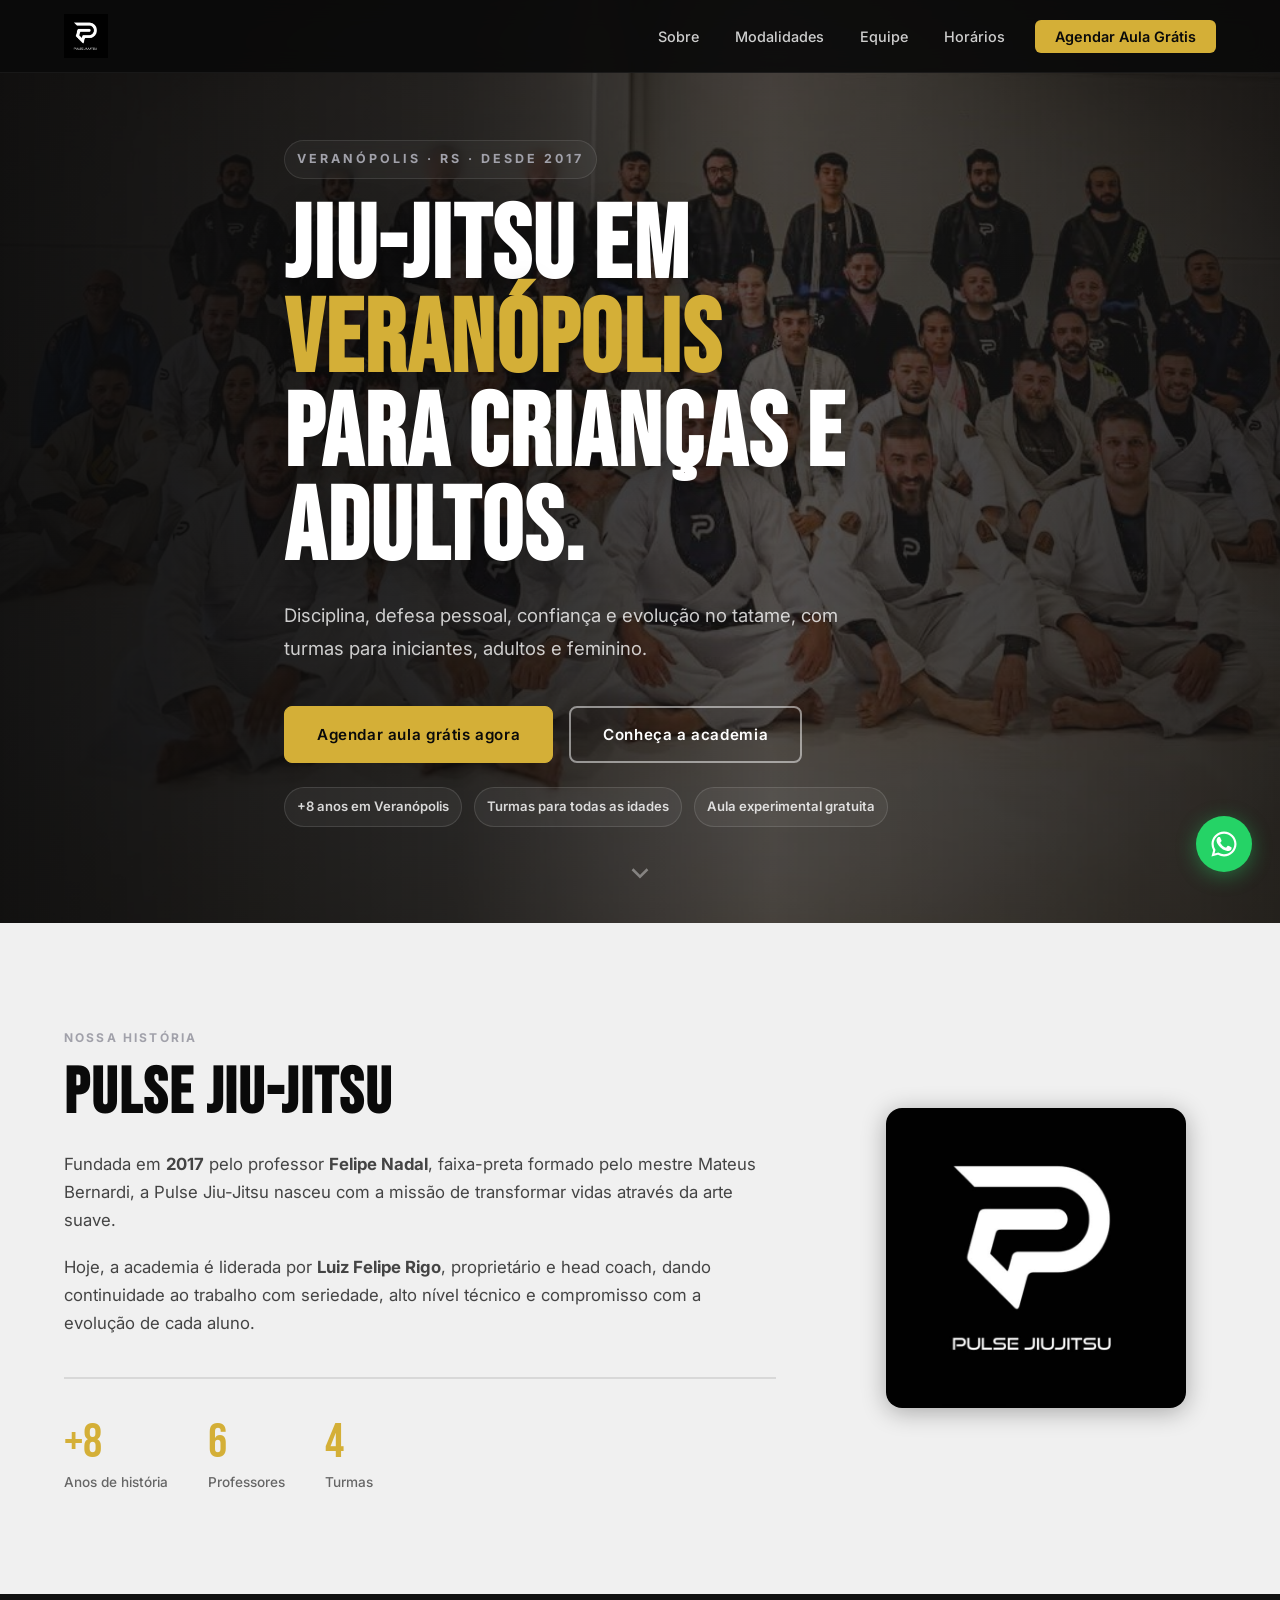
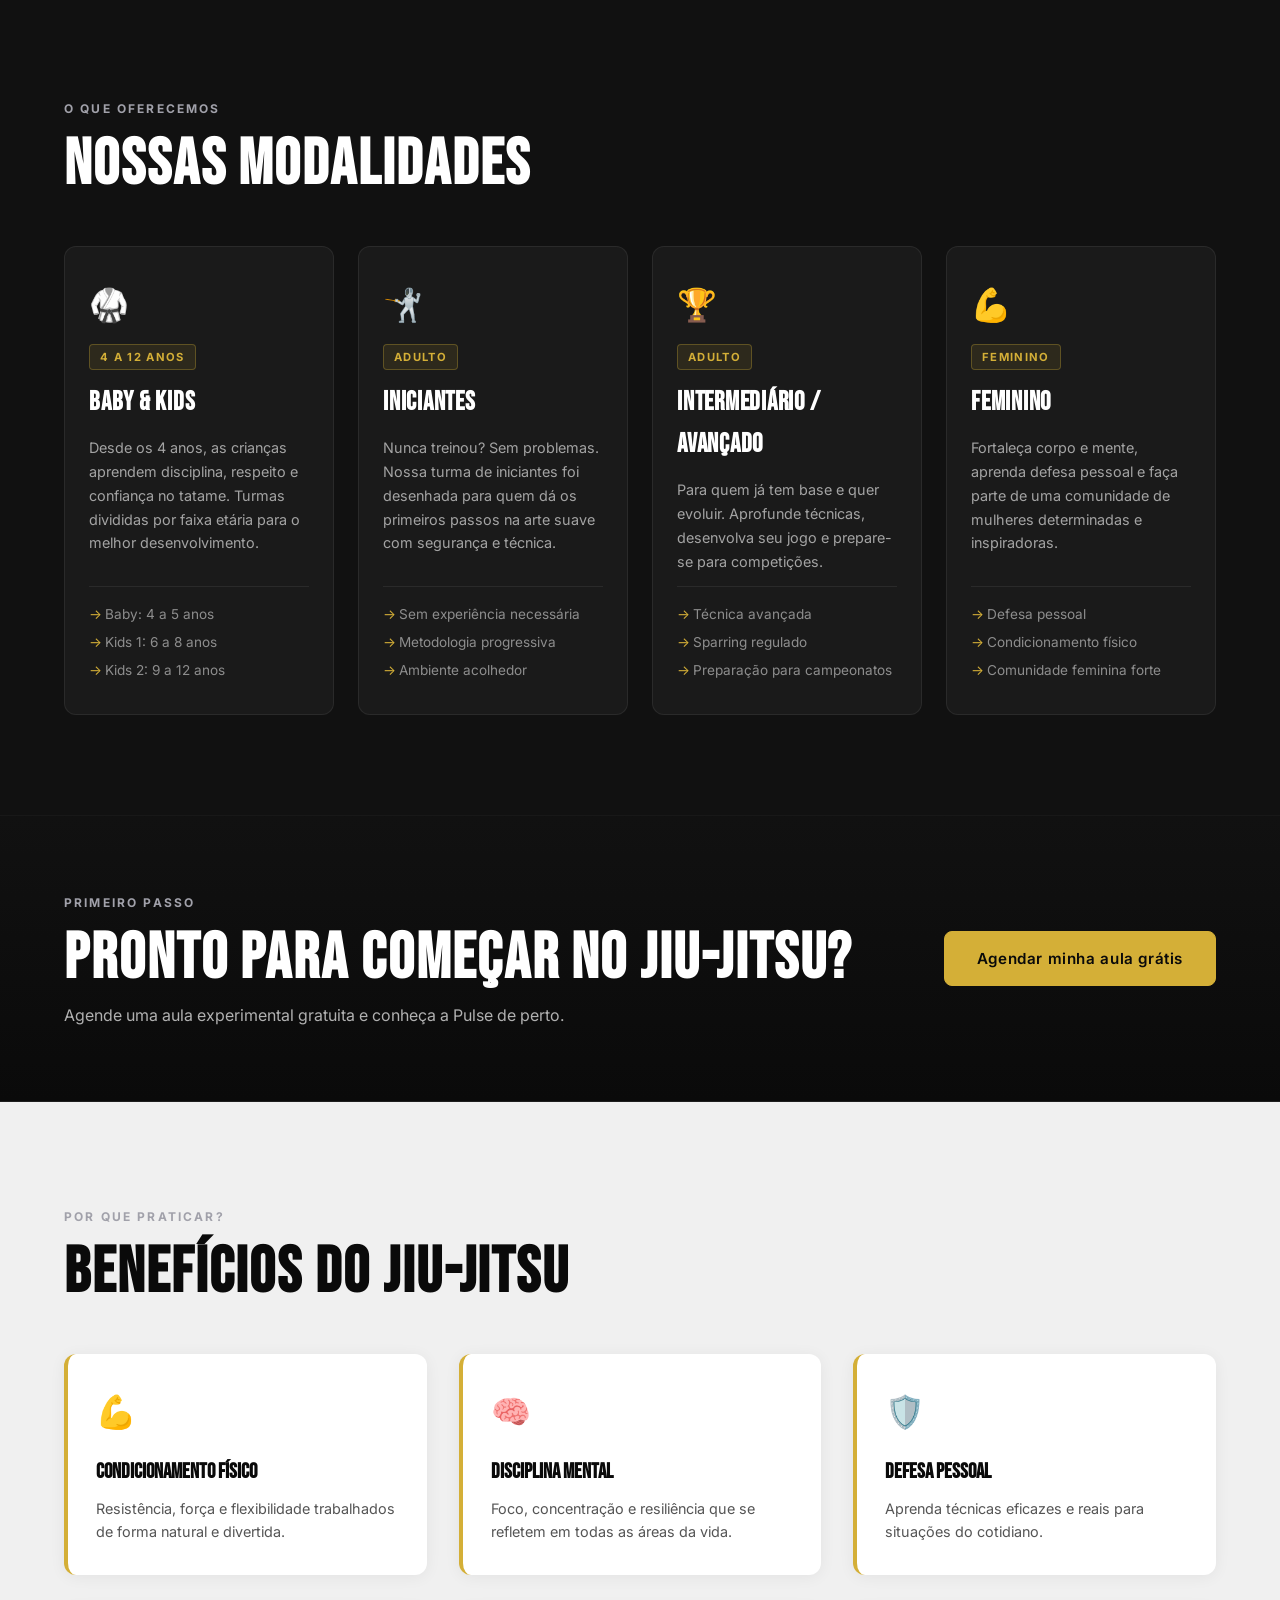
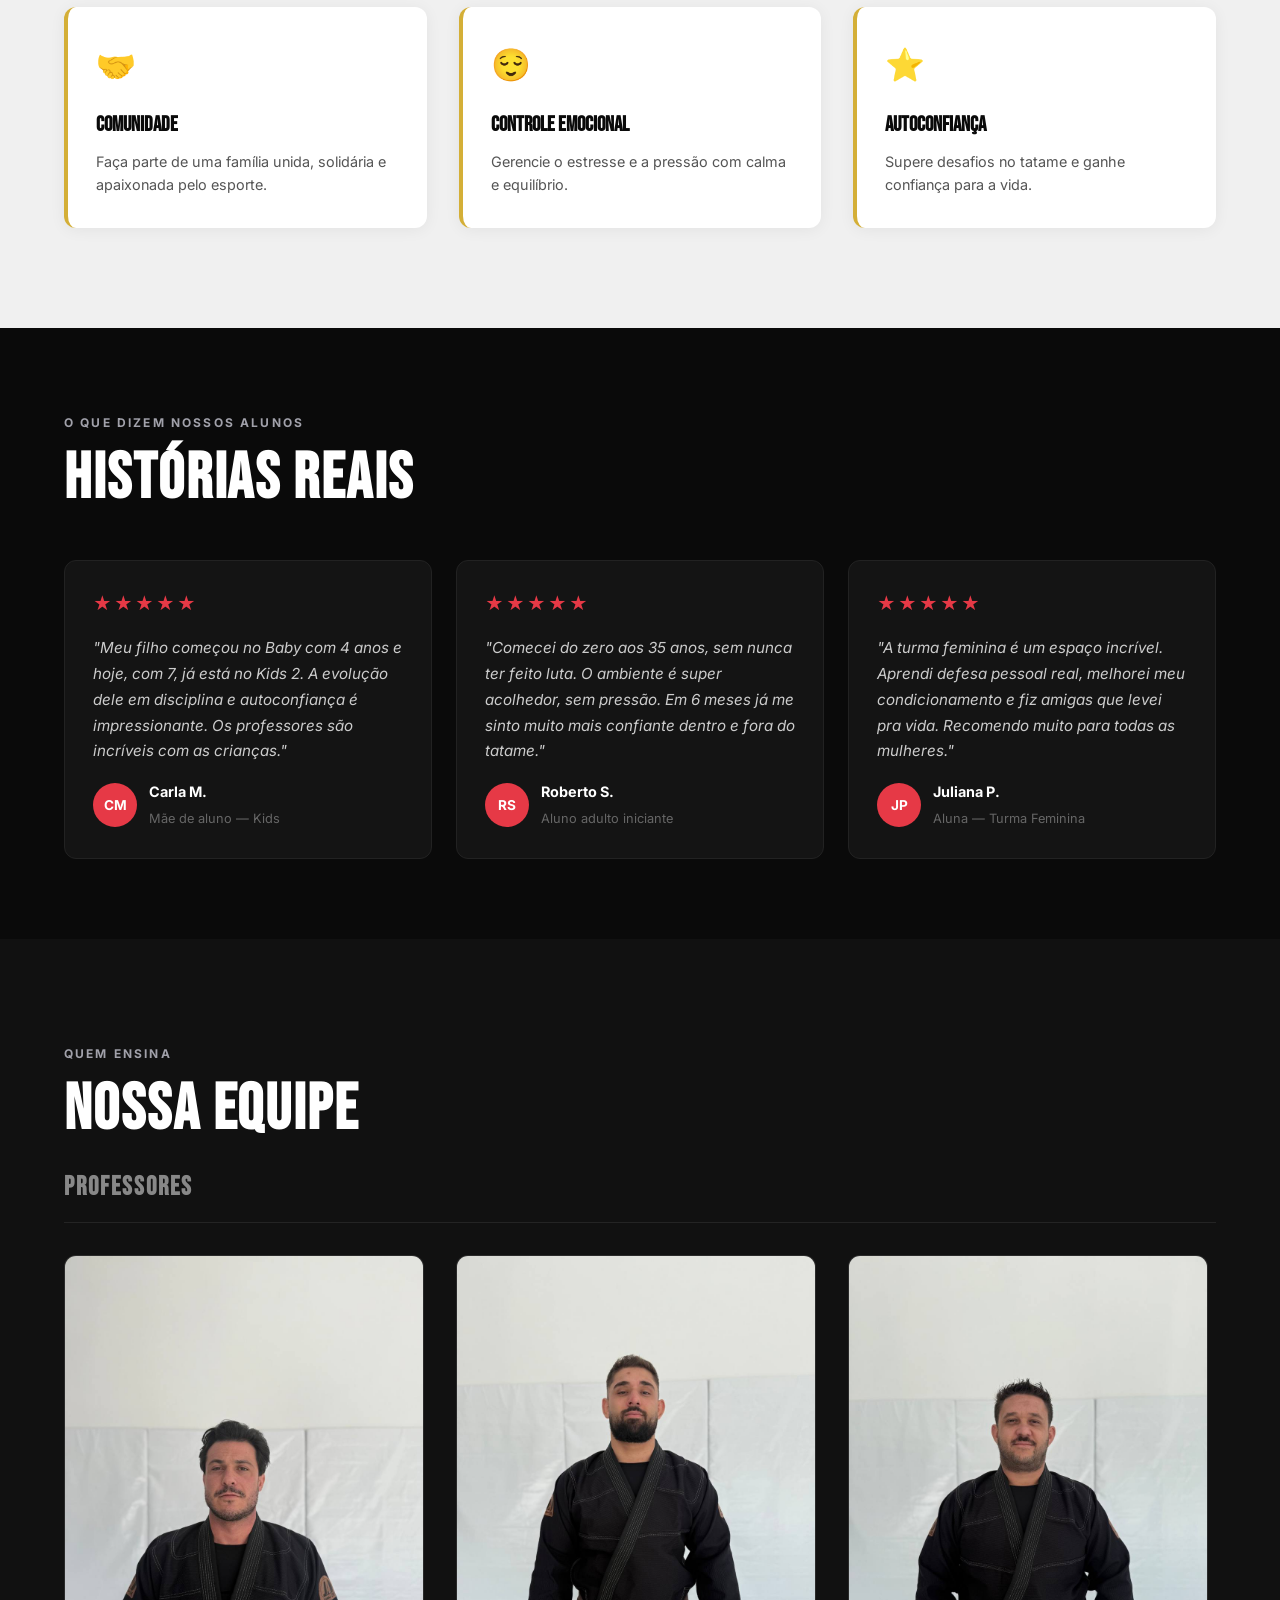
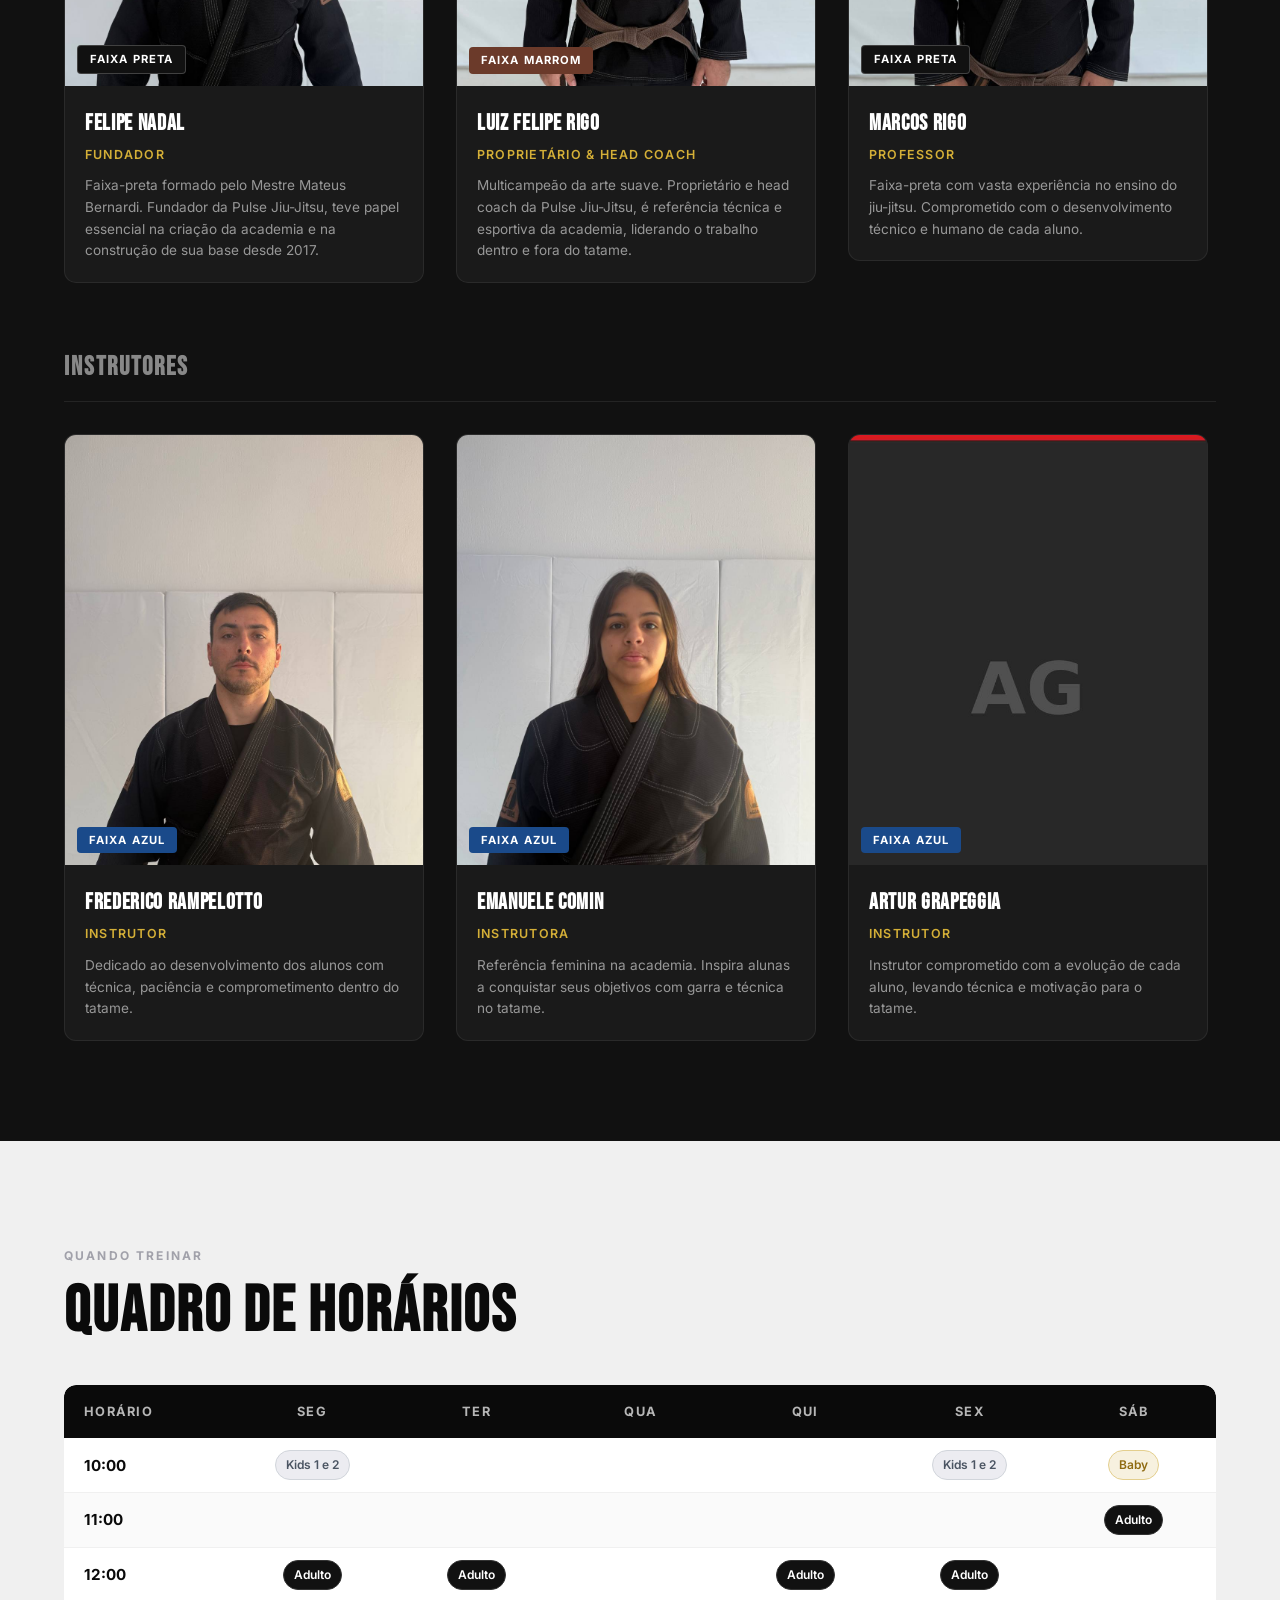
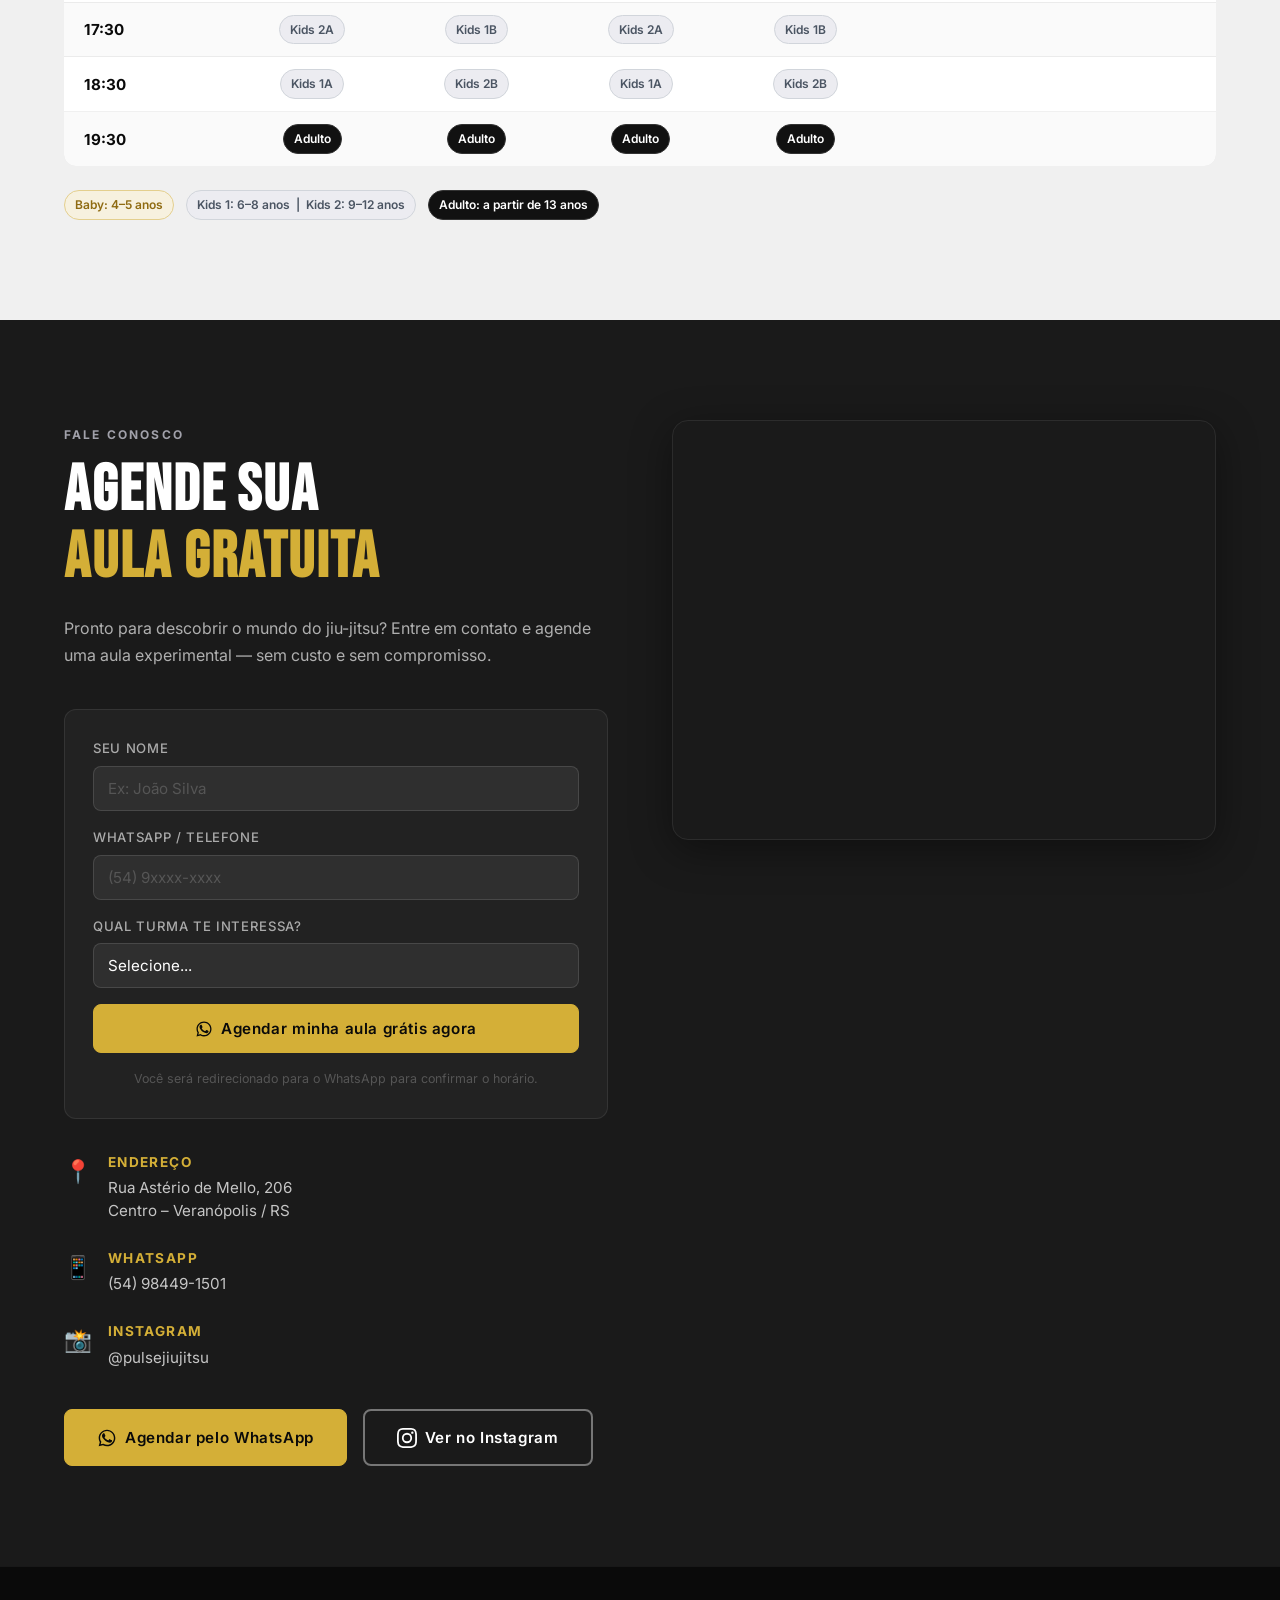
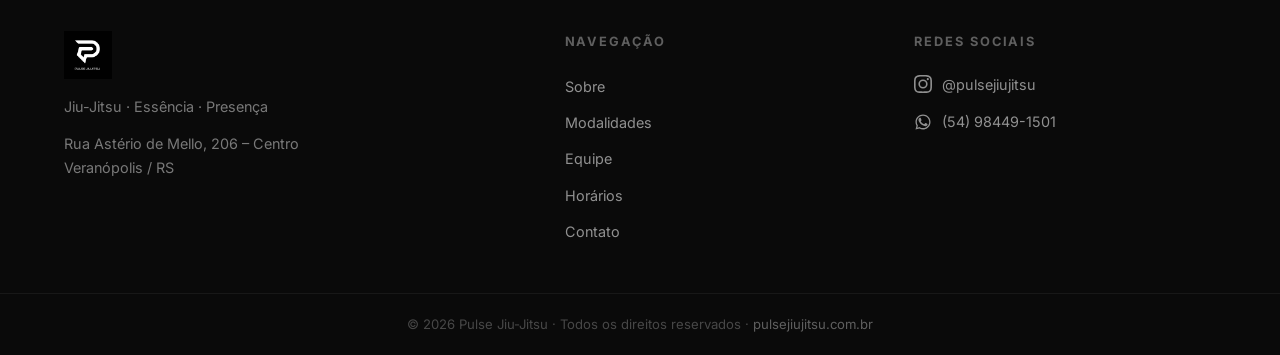
==== index.html @ 6854624a "Update index.html" ====
<!DOCTYPE html>
<html lang="pt-BR">
<head>
<meta charset="UTF-8" />
<meta name="viewport" content="width=device-width, initial-scale=1.0" />
<meta name="description" content="Jiu-Jitsu em Veranópolis para crianças e adultos. Agende sua aula experimental gratuita na Pulse Jiu-Jitsu." />
<meta name="keywords" content="jiu-jitsu, academia, veranópolis, RS, BJJ, Pulse, artes marciais" />
<meta property="og:title" content="Pulse Jiu-Jitsu – Veranópolis/RS" />
<meta property="og:description" content="Jiu-Jitsu em Veranópolis para crianças e adultos. Aula experimental gratuita na Pulse Jiu-Jitsu." />
<meta property="og:image" content="logo.png" />
<title>Pulse Jiu-Jitsu | Academia de Jiu-Jitsu em Veranópolis</title>
<link rel="icon" type="image/png" href="logo.png" />
<link rel="preconnect" href="https://fonts.googleapis.com" />
<link rel="preconnect" href="https://fonts.gstatic.com" crossorigin />
<link href="https://fonts.googleapis.com/css2?family=Bebas+Neue&family=Inter:wght@300;400;500;600;700&display=swap" rel="stylesheet" />
<link rel="stylesheet" href="style.css" />

<!-- ================================================
     META PIXEL — substitua SEU_PIXEL_ID pelo seu ID
     Encontre em: Gerenciador de Anúncios → Fontes de Dados → Pixels
     ================================================ -->
<!--
<script>
!function(f,b,e,v,n,t,s)
{if(f.fbq)return;n=f.fbq=function(){n.callMethod?
n.callMethod.apply(n,arguments):n.queue.push(arguments)};
if(!f._fbq)f._fbq=n;n.push=n;n.loaded=!0;n.version='2.0';
n.queue=[];t=b.createElement(e);t.async=!0;
t.src=v;s=b.getElementsByTagName(e)[0];
s.parentNode.insertBefore(t,s)}(window, document,'script',
'https://connect.facebook.net/en_US/fbevents.js');
fbq('init', 'SEU_PIXEL_ID');
fbq('track', 'PageView');
</script>
<noscript><img height="1" width="1" style="display:none"
src="https://www.facebook.com/tr?id=SEU_PIXEL_ID&ev=PageView&noscript=1"
/></noscript>
-->
<!-- FIM META PIXEL -->

</head>
<body>

<!-- ===== HEADER ===== -->
<header class="header" id="header">
  <div class="container header__inner">
    <a href="#hero" class="header__logo">
      <img src="logo.png" alt="Pulse Jiu-Jitsu" />
    </a>
    <nav class="nav" id="nav">
      <ul class="nav__list">
        <li><a href="#sobre" class="nav__link">Sobre</a></li>
        <li><a href="#modalidades" class="nav__link">Modalidades</a></li>
        <li><a href="#professores" class="nav__link">Equipe</a></li>
        <li><a href="#horarios" class="nav__link">Horários</a></li>
        <li><a href="#contato" class="nav__link nav__link--cta">Agendar Aula Grátis</a></li>
      </ul>
    </nav>
    <button class="hamburger" id="hamburger" aria-label="Menu">
      <span></span><span></span><span></span>
    </button>
  </div>
</header>

<!-- ===== HERO ===== -->
<section class="hero" id="hero">
  <div class="hero__bg"></div>
  <div class="container hero__content">
    <span class="hero__eyebrow">Veranópolis · RS · desde 2017</span>
    <h1 class="hero__title">
      Jiu-Jitsu em <span class="text-red">Veranópolis</span><br>para crianças e adultos.
    </h1>
    <p class="hero__subtitle">
      Disciplina, defesa pessoal, confiança e evolução no tatame, com turmas para iniciantes, adultos e feminino.
    </p>
    <div class="hero__actions">
      <a href="#contato" class="btn btn--red">Agendar aula grátis agora</a>
      <a href="#sobre" class="btn btn--outline">Conheça a academia</a>
    </div>
    <div class="hero__proofs">
      <span class="hero__proof">+8 anos em Veranópolis</span>
      <span class="hero__proof">Turmas para todas as idades</span>
      <span class="hero__proof">Aula experimental gratuita</span>
    </div>
  </div>
  <a href="#sobre" class="hero__scroll" aria-label="Rolar para baixo">
    <svg viewBox="0 0 24 24" fill="none" stroke="currentColor" stroke-width="2">
      <polyline points="6 9 12 15 18 9"></polyline>
    </svg>
  </a>
</section>

<!-- ===== SOBRE ===== -->
<section class="sobre" id="sobre">
  <div class="container sobre__inner">
    <div class="sobre__text">
      <span class="section-label">Nossa história</span>
      <h2 class="section-title">Pulse Jiu-Jitsu</h2>
      <p>
        Fundada em <strong>2017</strong> pelo professor <strong>Felipe Nadal</strong>, faixa-preta formado pelo mestre Mateus Bernardi, a Pulse Jiu-Jitsu nasceu com a missão de transformar vidas através da arte suave.
      </p>
      <p>
        Hoje, a academia é liderada por <strong>Luiz Felipe Rigo</strong>, proprietário e head coach, dando continuidade ao trabalho com seriedade, alto nível técnico e compromisso com a evolução de cada aluno.
      </p>
      <div class="sobre__stats">
        <div class="stat">
          <span class="stat__number">+8</span>
          <span class="stat__label">Anos de história</span>
        </div>
        <div class="stat">
          <span class="stat__number">6</span>
          <span class="stat__label">Professores</span>
        </div>
        <div class="stat">
          <span class="stat__number">4</span>
          <span class="stat__label">Turmas</span>
        </div>
      </div>
    </div>
    <div class="sobre__logo">
      <img src="logo.png" alt="Pulse Jiu-Jitsu" class="sobre__logo-img" />
    </div>
  </div>
</section>

<!-- ===== MODALIDADES ===== -->
<section class="modalidades" id="modalidades">
  <div class="container">
    <span class="section-label section-label--light">O que oferecemos</span>
    <h2 class="section-title section-title--light">Nossas Modalidades</h2>
    <div class="cards">
      <div class="card">
        <div class="card__icon">🥋</div>
        <div class="card__badge">4 a 12 anos</div>
        <h3 class="card__title">Baby &amp; Kids</h3>
        <p class="card__text">
          Desde os 4 anos, as crianças aprendem disciplina, respeito e confiança no tatame. Turmas divididas por faixa etária para o melhor desenvolvimento.
        </p>
        <ul class="card__list">
          <li>Baby: 4 a 5 anos</li>
          <li>Kids 1: 6 a 8 anos</li>
          <li>Kids 2: 9 a 12 anos</li>
        </ul>
      </div>
      <div class="card">
        <div class="card__icon">🤺</div>
        <div class="card__badge">Adulto</div>
        <h3 class="card__title">Iniciantes</h3>
        <p class="card__text">
          Nunca treinou? Sem problemas. Nossa turma de iniciantes foi desenhada para quem dá os primeiros passos na arte suave com segurança e técnica.
        </p>
        <ul class="card__list">
          <li>Sem experiência necessária</li>
          <li>Metodologia progressiva</li>
          <li>Ambiente acolhedor</li>
        </ul>
      </div>
      <div class="card">
        <div class="card__icon">🏆</div>
        <div class="card__badge">Adulto</div>
        <h3 class="card__title">Intermediário / Avançado</h3>
        <p class="card__text">
          Para quem já tem base e quer evoluir. Aprofunde técnicas, desenvolva seu jogo e prepare-se para competições.
        </p>
        <ul class="card__list">
          <li>Técnica avançada</li>
          <li>Sparring regulado</li>
          <li>Preparação para campeonatos</li>
        </ul>
      </div>
      <div class="card">
        <div class="card__icon">💪</div>
        <div class="card__badge">Feminino</div>
        <h3 class="card__title">Feminino</h3>
        <p class="card__text">
          Fortaleça corpo e mente, aprenda defesa pessoal e faça parte de uma comunidade de mulheres determinadas e inspiradoras.
        </p>
        <ul class="card__list">
          <li>Defesa pessoal</li>
          <li>Condicionamento físico</li>
          <li>Comunidade feminina forte</li>
        </ul>
      </div>
    </div>
  </div>
</section>

<section class="mini-cta" aria-label="Chamada para aula gratuita">
  <div class="container mini-cta__inner">
    <div>
      <span class="section-label">Primeiro passo</span>
      <h2 class="section-title">Pronto para começar no Jiu-Jitsu?</h2>
      <p class="mini-cta__text">Agende uma aula experimental gratuita e conheça a Pulse de perto.</p>
    </div>
    <a href="#contato" class="btn btn--red">Agendar minha aula grátis</a>
  </div>
</section>

<!-- ===== BENEFÍCIOS ===== -->
<section class="beneficios" id="beneficios">
  <div class="container">
    <span class="section-label">Por que praticar?</span>
    <h2 class="section-title">Benefícios do Jiu-Jitsu</h2>
    <div class="beneficios__grid">
      <div class="beneficio">
        <span class="beneficio__icon">💪</span>
        <h4>Condicionamento Físico</h4>
        <p>Resistência, força e flexibilidade trabalhados de forma natural e divertida.</p>
      </div>
      <div class="beneficio">
        <span class="beneficio__icon">🧠</span>
        <h4>Disciplina Mental</h4>
        <p>Foco, concentração e resiliência que se refletem em todas as áreas da vida.</p>
      </div>
      <div class="beneficio">
        <span class="beneficio__icon">🛡️</span>
        <h4>Defesa Pessoal</h4>
        <p>Aprenda técnicas eficazes e reais para situações do cotidiano.</p>
      </div>
      <div class="beneficio">
        <span class="beneficio__icon">🤝</span>
        <h4>Comunidade</h4>
        <p>Faça parte de uma família unida, solidária e apaixonada pelo esporte.</p>
      </div>
      <div class="beneficio">
        <span class="beneficio__icon">😌</span>
        <h4>Controle Emocional</h4>
        <p>Gerencie o estresse e a pressão com calma e equilíbrio.</p>
      </div>
      <div class="beneficio">
        <span class="beneficio__icon">⭐</span>
        <h4>Autoconfiança</h4>
        <p>Supere desafios no tatame e ganhe confiança para a vida.</p>
      </div>
    </div>
  </div>
</section>

<!-- ===== DEPOIMENTOS ===== -->
<section class="depoimentos" id="depoimentos">
  <div class="container">
    <span class="section-label section-label--light">O que dizem nossos alunos</span>
    <h2 class="section-title section-title--light">Histórias Reais</h2>
    <div class="depoimentos__grid">

      <div class="depoimento">
        <div class="depoimento__stars">★★★★★</div>
        <p class="depoimento__texto">
          "Meu filho começou no Baby com 4 anos e hoje, com 7, já está no Kids 2. A evolução dele em disciplina e autoconfiança é impressionante. Os professores são incríveis com as crianças."
        </p>
        <div class="depoimento__autor">
          <div class="depoimento__avatar">CM</div>
          <div>
            <strong>Carla M.</strong>
            <span>Mãe de aluno — Kids</span>
          </div>
        </div>
      </div>

      <div class="depoimento">
        <div class="depoimento__stars">★★★★★</div>
        <p class="depoimento__texto">
          "Comecei do zero aos 35 anos, sem nunca ter feito luta. O ambiente é super acolhedor, sem pressão. Em 6 meses já me sinto muito mais confiante dentro e fora do tatame."
        </p>
        <div class="depoimento__autor">
          <div class="depoimento__avatar">RS</div>
          <div>
            <strong>Roberto S.</strong>
            <span>Aluno adulto iniciante</span>
          </div>
        </div>
      </div>

      <div class="depoimento">
        <div class="depoimento__stars">★★★★★</div>
        <p class="depoimento__texto">
          "A turma feminina é um espaço incrível. Aprendi defesa pessoal real, melhorei meu condicionamento e fiz amigas que levei pra vida. Recomendo muito para todas as mulheres."
        </p>
        <div class="depoimento__autor">
          <div class="depoimento__avatar">JP</div>
          <div>
            <strong>Juliana P.</strong>
            <span>Aluna — Turma Feminina</span>
          </div>
        </div>
      </div>

    </div>
    <!-- INSTRUÇÃO: Substitua os depoimentos acima por depoimentos reais de alunos.
         Adicione foto real no lugar do avatar com iniciais quando disponível. -->
  </div>
</section>

<!-- ===== PROFESSORES ===== -->
<section class="professores" id="professores">
  <div class="container">
    <span class="section-label section-label--light">Quem ensina</span>
    <h2 class="section-title section-title--light">Nossa Equipe</h2>

    <div class="team__group">
      <h3 class="team__group-title">Professores</h3>
      <div class="team team--3">
        <div class="team__card">
          <div class="team__photo-wrap">
            <img src="prof-felipe (1).jpg" alt="Felipe Nadal" class="team__photo" loading="lazy" />
            <span class="team__belt team__belt--black">Faixa Preta</span>
          </div>
          <div class="team__info">
            <h4 class="team__name">Felipe Nadal</h4>
            <p class="team__role">Fundador</p>
            <p class="team__bio">
              Faixa-preta formado pelo Mestre Mateus Bernardi. Fundador da Pulse Jiu-Jitsu, teve papel essencial na criação da academia e na construção de sua base desde 2017.
            </p>
          </div>
        </div>
        <div class="team__card">
          <div class="team__photo-wrap">
            <img src="prof-luiz.jpg.jpg" alt="Luiz Felipe Rigo" class="team__photo" loading="lazy" />
            <span class="team__belt team__belt--brown">Faixa Marrom</span>
          </div>
          <div class="team__info">
            <h4 class="team__name">Luiz Felipe Rigo</h4>
            <p class="team__role">Proprietário &amp; Head Coach</p>
            <p class="team__bio">
              Multicampeão da arte suave. Proprietário e head coach da Pulse Jiu-Jitsu, é referência técnica e esportiva da academia, liderando o trabalho dentro e fora do tatame.
            </p>
          </div>
        </div>
        <div class="team__card">
          <div class="team__photo-wrap">
            <img src="prof-marcos(3).jpg" alt="Marcos Rigo" class="team__photo" loading="lazy" />
            <span class="team__belt team__belt--black">Faixa Preta</span>
          </div>
          <div class="team__info">
            <h4 class="team__name">Marcos Rigo</h4>
            <p class="team__role">Professor</p>
            <p class="team__bio">
              Faixa-preta com vasta experiência no ensino do jiu-jitsu. Comprometido com o desenvolvimento técnico e humano de cada aluno.
            </p>
          </div>
        </div>
      </div>
    </div>

    <div class="team__group">
      <h3 class="team__group-title">Instrutores</h3>
      <div class="team team--3">
        <div class="team__card">
          <div class="team__photo-wrap">
            <img src="prof-fred (4).jpg" alt="Frederico Rampelotto" class="team__photo" loading="lazy" />
            <span class="team__belt team__belt--blue">Faixa Azul</span>
          </div>
          <div class="team__info">
            <h4 class="team__name">Frederico Rampelotto</h4>
            <p class="team__role">Instrutor</p>
            <p class="team__bio">
              Dedicado ao desenvolvimento dos alunos com técnica, paciência e comprometimento dentro do tatame.
            </p>
          </div>
        </div>
        <div class="team__card">
          <div class="team__photo-wrap">
            <img src="prof-emanuele (5).jpg" alt="Emanuele Comin" class="team__photo" loading="lazy" />
            <span class="team__belt team__belt--blue">Faixa Azul</span>
          </div>
          <div class="team__info">
            <h4 class="team__name">Emanuele Comin</h4>
            <p class="team__role">Instrutora</p>
            <p class="team__bio">
              Referência feminina na academia. Inspira alunas a conquistar seus objetivos com garra e técnica no tatame.
            </p>
          </div>
        </div>
        <div class="team__card">
          <div class="team__photo-wrap">
            <!-- Foto do Artur já existe no repositório como prof-artur.jpg -->
            <img src="prof-artur.jpg" alt="Artur Grapeggia" class="team__photo" loading="lazy" />
            <span class="team__belt team__belt--blue">Faixa Azul</span>
          </div>
          <div class="team__info">
            <h4 class="team__name">Artur Grapeggia</h4>
            <p class="team__role">Instrutor</p>
            <p class="team__bio">
              Instrutor comprometido com a evolução de cada aluno, levando técnica e motivação para o tatame.
            </p>
          </div>
        </div>
      </div>
    </div>

  </div>
</section>

<!-- ===== HORÁRIOS ===== -->
<section class="horarios" id="horarios">
  <div class="container">
    <span class="section-label">Quando treinar</span>
    <h2 class="section-title">Quadro de Horários</h2>
    <div class="horarios__wrap">
      <div class="table-scroll">
        <table class="schedule">
          <thead>
            <tr>
              <th>Horário</th>
              <th>Seg</th>
              <th>Ter</th>
              <th>Qua</th>
              <th>Qui</th>
              <th>Sex</th>
              <th>Sáb</th>
            </tr>
          </thead>
          <tbody>
            <tr>
              <td class="schedule__time">10:00</td>
              <td><span class="pill pill--kids">Kids 1 e 2</span></td>
              <td></td>
              <td></td>
              <td></td>
              <td><span class="pill pill--kids">Kids 1 e 2</span></td>
              <td><span class="pill pill--baby">Baby</span></td>
            </tr>
            <tr>
              <td class="schedule__time">11:00</td>
              <td></td>
              <td></td>
              <td></td>
              <td></td>
              <td></td>
              <td><span class="pill pill--adulto">Adulto</span></td>
            </tr>
            <tr>
              <td class="schedule__time">12:00</td>
              <td><span class="pill pill--adulto">Adulto</span></td>
              <td><span class="pill pill--adulto">Adulto</span></td>
              <td></td>
              <td><span class="pill pill--adulto">Adulto</span></td>
              <td><span class="pill pill--adulto">Adulto</span></td>
              <td></td>
            </tr>
            <tr>
              <td class="schedule__time">17:30</td>
              <td><span class="pill pill--kids">Kids 2A</span></td>
              <td><span class="pill pill--kids">Kids 1B</span></td>
              <td><span class="pill pill--kids">Kids 2A</span></td>
              <td><span class="pill pill--kids">Kids 1B</span></td>
              <td></td>
              <td></td>
            </tr>
            <tr>
              <td class="schedule__time">18:30</td>
              <td><span class="pill pill--kids">Kids 1A</span></td>
              <td><span class="pill pill--kids">Kids 2B</span></td>
              <td><span class="pill pill--kids">Kids 1A</span></td>
              <td><span class="pill pill--kids">Kids 2B</span></td>
              <td></td>
              <td></td>
            </tr>
            <tr>
              <td class="schedule__time">19:30</td>
              <td><span class="pill pill--adulto">Adulto</span></td>
              <td><span class="pill pill--adulto">Adulto</span></td>
              <td><span class="pill pill--adulto">Adulto</span></td>
              <td><span class="pill pill--adulto">Adulto</span></td>
              <td></td>
              <td></td>
            </tr>
          </tbody>
        </table>
      </div>
      <div class="horarios__legend">
        <span class="pill pill--baby">Baby: 4–5 anos</span>
        <span class="pill pill--kids">Kids 1: 6–8 anos &nbsp;|&nbsp; Kids 2: 9–12 anos</span>
        <span class="pill pill--adulto">Adulto: a partir de 13 anos</span>
      </div>
    </div>
  </div>
</section>

<!-- ===== CONTATO ===== -->
<section class="contato" id="contato">
  <div class="container contato__inner">
    <div class="contato__info">
      <span class="section-label section-label--light">Fale conosco</span>
      <h2 class="section-title section-title--light">
        Agende sua<br><span class="text-red">Aula Gratuita</span>
      </h2>
      <p class="contato__desc">
        Pronto para descobrir o mundo do jiu-jitsu? Entre em contato e agende uma aula experimental — sem custo e sem compromisso.
      </p>

      <!-- FORMULÁRIO DE CONTATO -->
      <form class="contato__form" id="contatoForm" onsubmit="enviarFormulario(event)">
        <div class="form__group">
          <label for="nome">Seu nome</label>
          <input type="text" id="nome" name="nome" placeholder="Ex: João Silva" required />
        </div>
        <div class="form__group">
          <label for="telefone">WhatsApp / Telefone</label>
          <input type="tel" id="telefone" name="telefone" placeholder="(54) 9xxxx-xxxx" required />
        </div>
        <div class="form__group">
          <label for="turma">Qual turma te interessa?</label>
          <select id="turma" name="turma" required>
            <option value="" disabled selected>Selecione...</option>
            <option value="Baby (4-5 anos)">Baby (4–5 anos)</option>
            <option value="Kids (6-12 anos)">Kids (6–12 anos)</option>
            <option value="Adulto Iniciante">Adulto Iniciante</option>
            <option value="Adulto Intermediário/Avançado">Adulto Intermediário / Avançado</option>
            <option value="Feminino">Feminino</option>
          </select>
        </div>
        <button type="submit" class="btn btn--red btn--full">
          <svg viewBox="0 0 24 24" fill="currentColor" width="18" height="18">
            <path d="M17.472 14.382c-.297-.149-1.758-.867-2.03-.967-.273-.099-.471-.148-.67.15-.197.297-.767.966-.94 1.164-.173.199-.347.223-.644.075-.297-.15-1.255-.463-2.39-1.475-.883-.788-1.48-1.761-1.653-2.059-.173-.297-.018-.458.13-.606.134-.133.298-.347.446-.52.149-.174.198-.298.298-.497.099-.198.05-.371-.025-.52-.075-.149-.669-1.612-.916-2.207-.242-.579-.487-.5-.669-.51-.173-.008-.371-.01-.57-.01-.198 0-.52.074-.792.372-.272.297-1.04 1.016-1.04 2.479 0 1.462 1.065 2.875 1.213 3.074.149.198 2.096 3.2 5.077 4.487.709.306 1.262.489 1.694.625.712.227 1.36.195 1.871.118.571-.085 1.758-.719 2.006-1.413.248-.694.248-1.289.173-1.413-.074-.124-.272-.198-.57-.347z"/>
            <path d="M12.004 2C6.477 2 2.002 6.479 2 12.01a9.98 9.98 0 001.334 5.005L2 22l5.143-1.311A9.97 9.97 0 0012.004 22C17.531 22 22 17.523 22 12c0-5.522-4.469-10-9.996-10zm0 18.162a8.289 8.289 0 01-4.224-1.155l-.303-.18-3.051.779.807-2.966-.198-.317A8.272 8.272 0 013.733 12c0-4.561 3.712-8.273 8.271-8.273 4.558 0 8.27 3.712 8.27 8.273 0 4.558-3.712 8.162-8.27 8.162z"/>
          </svg>
          Agendar minha aula grátis agora
        </button>
        <p class="form__note">Você será redirecionado para o WhatsApp para confirmar o horário.</p>
      </form>

      <div class="contato__items">
        <div class="contato__item">
          <span class="contato__icon">📍</span>
          <div>
            <strong>Endereço</strong>
            <p>Rua Astério de Mello, 206<br>Centro – Veranópolis / RS</p>
          </div>
        </div>
        <div class="contato__item">
          <span class="contato__icon">📱</span>
          <div>
            <strong>WhatsApp</strong>
            <p><a href="https://wa.me/5554984491501" target="_blank" rel="noopener">(54) 98449-1501</a></p>
          </div>
        </div>
        <div class="contato__item">
          <span class="contato__icon">📸</span>
          <div>
            <strong>Instagram</strong>
            <p><a href="https://instagram.com/pulsejiujitsu" target="_blank" rel="noopener">@pulsejiujitsu</a></p>
          </div>
        </div>
      </div>

      <div class="contato__ctas">
        <a href="https://wa.me/5554984491501?text=Olá!%20Quero%20agendar%20uma%20aula%20experimental%20na%20Pulse%20Jiu-Jitsu!" target="_blank" rel="noopener" class="btn btn--red btn--icon">
          <svg viewBox="0 0 24 24" fill="currentColor">
            <path d="M17.472 14.382c-.297-.149-1.758-.867-2.03-.967-.273-.099-.471-.148-.67.15-.197.297-.767.966-.94 1.164-.173.199-.347.223-.644.075-.297-.15-1.255-.463-2.39-1.475-.883-.788-1.48-1.761-1.653-2.059-.173-.297-.018-.458.13-.606.134-.133.298-.347.446-.52.149-.174.198-.298.298-.497.099-.198.05-.371-.025-.52-.075-.149-.669-1.612-.916-2.207-.242-.579-.487-.5-.669-.51-.173-.008-.371-.01-.57-.01-.198 0-.52.074-.792.372-.272.297-1.04 1.016-1.04 2.479 0 1.462 1.065 2.875 1.213 3.074.149.198 2.096 3.2 5.077 4.487.709.306 1.262.489 1.694.625.712.227 1.36.195 1.871.118.571-.085 1.758-.719 2.006-1.413.248-.694.248-1.289.173-1.413-.074-.124-.272-.198-.57-.347z"/>
            <path d="M12.004 2C6.477 2 2.002 6.479 2 12.01a9.98 9.98 0 001.334 5.005L2 22l5.143-1.311A9.97 9.97 0 0012.004 22C17.531 22 22 17.523 22 12c0-5.522-4.469-10-9.996-10zm0 18.162a8.289 8.289 0 01-4.224-1.155l-.303-.18-3.051.779.807-2.966-.198-.317A8.272 8.272 0 013.733 12c0-4.561 3.712-8.273 8.271-8.273 4.558 0 8.27 3.712 8.27 8.273 0 4.558-3.712 8.162-8.27 8.162z"/>
          </svg>
          Agendar pelo WhatsApp
        </a>
        <a href="https://instagram.com/pulsejiujitsu" target="_blank" rel="noopener" class="btn btn--outline-light btn--icon">
          <svg viewBox="0 0 24 24" fill="currentColor">
            <path d="M12 2.163c3.204 0 3.584.012 4.85.07 3.252.148 4.771 1.691 4.919 4.919.058 1.265.069 1.645.069 4.849 0 3.205-.012 3.584-.069 4.849-.149 3.225-1.664 4.771-4.919 4.919-1.266.058-1.644.07-4.85.07-3.204 0-3.584-.012-4.849-.07-3.26-.149-4.771-1.699-4.919-4.92-.058-1.265-.07-1.644-.07-4.849 0-3.204.013-3.583.07-4.849.149-3.227 1.664-4.771 4.919-4.919 1.266-.057 1.645-.069 4.849-.069zM12 0C8.741 0 8.333.014 7.053.072 2.695.272.273 2.69.073 7.052.014 8.333 0 8.741 0 12c0 3.259.014 3.668.072 4.948.2 4.358 2.618 6.78 6.98 6.98C8.333 23.986 8.741 24 12 24c3.259 0 3.668-.014 4.948-.072 4.354-.2 6.782-2.618 6.979-6.98.059-1.28.073-1.689.073-4.948 0-3.259-.014-3.667-.072-4.947-.196-4.354-2.617-6.78-6.979-6.98C15.668.014 15.259 0 12 0zm0 5.838a6.162 6.162 0 100 12.324 6.162 6.162 0 000-12.324zM12 16a4 4 0 110-8 4 4 0 010 8zm6.406-11.845a1.44 1.44 0 100 2.881 1.44 1.44 0 000-2.881z"/>
          </svg>
          Ver no Instagram
        </a>
      </div>
    </div>

    <div class="contato__map">
      <iframe
        src="https://www.google.com/maps/embed?pb=!1m18!1m12!1m3!1d3319.113707839709!2d-51.5461096246994!3d-28.931330875502887!2m3!1f0!2f0!3f0!3m2!1i1024!2i768!4f13.1!3m3!1m2!1s0x951c339becc4398f%3A0xaee025029107adda!2sPulse%20Jiu%20Jitsu!5e1!3m2!1spt-BR!2sbr!4v1775158900819!5m2!1spt-BR!2sbr"
        width="100%"
        height="100%"
        style="border:0;"
        allowfullscreen=""
        loading="lazy"
        referrerpolicy="no-referrer-when-downgrade"
        title="Localização Pulse Jiu-Jitsu">
      </iframe>
    </div>
  </div>
</section>

<!-- ===== FOOTER ===== -->
<footer class="footer">
  <div class="container footer__inner">
    <div class="footer__brand">
      <img src="logo.png" alt="Pulse Jiu-Jitsu" class="footer__logo" />
      <p>Jiu-Jitsu · Essência · Presença</p>
      <p class="footer__address">Rua Astério de Mello, 206 – Centro<br>Veranópolis / RS</p>
    </div>
    <div class="footer__links">
      <h4>Navegação</h4>
      <ul>
        <li><a href="#sobre">Sobre</a></li>
        <li><a href="#modalidades">Modalidades</a></li>
        <li><a href="#professores">Equipe</a></li>
        <li><a href="#horarios">Horários</a></li>
        <li><a href="#contato">Contato</a></li>
      </ul>
    </div>
    <div class="footer__social">
      <h4>Redes Sociais</h4>
      <div class="footer__social-links">
        <a href="https://instagram.com/pulsejiujitsu" target="_blank" rel="noopener" aria-label="Instagram">
          <svg viewBox="0 0 24 24" fill="currentColor">
            <path d="M12 2.163c3.204 0 3.584.012 4.85.07 3.252.148 4.771 1.691 4.919 4.919.058 1.265.069 1.645.069 4.849 0 3.205-.012 3.584-.069 4.849-.149 3.225-1.664 4.771-4.919 4.919-1.266.058-1.644.07-4.85.07-3.204 0-3.584-.012-4.849-.07-3.26-.149-4.771-1.699-4.919-4.92-.058-1.265-.07-1.644-.07-4.849 0-3.204.013-3.583.07-4.849.149-3.227 1.664-4.771 4.919-4.919 1.266-.057 1.645-.069 4.849-.069zM12 0C8.741 0 8.333.014 7.053.072 2.695.272.273 2.69.073 7.052.014 8.333 0 8.741 0 12c0 3.259.014 3.668.072 4.948.2 4.358 2.618 6.78 6.98 6.98C8.333 23.986 8.741 24 12 24c3.259 0 3.668-.014 4.948-.072 4.354-.2 6.782-2.618 6.979-6.98.059-1.28.073-1.689.073-4.948 0-3.259-.014-3.667-.072-4.947-.196-4.354-2.617-6.78-6.979-6.98C15.668.014 15.259 0 12 0zm0 5.838a6.162 6.162 0 100 12.324 6.162 6.162 0 000-12.324zM12 16a4 4 0 110-8 4 4 0 010 8zm6.406-11.845a1.44 1.44 0 100 2.881 1.44 1.44 0 000-2.881z"/>
          </svg>
          @pulsejiujitsu
        </a>
        <a href="https://wa.me/5554984491501" target="_blank" rel="noopener" aria-label="WhatsApp">
          <svg viewBox="0 0 24 24" fill="currentColor">
            <path d="M17.472 14.382c-.297-.149-1.758-.867-2.03-.967-.273-.099-.471-.148-.67.15-.197.297-.767.966-.94 1.164-.173.199-.347.223-.644.075-.297-.15-1.255-.463-2.39-1.475-.883-.788-1.48-1.761-1.653-2.059-.173-.297-.018-.458.13-.606.134-.133.298-.347.446-.52.149-.174.198-.298.298-.497.099-.198.05-.371-.025-.52-.075-.149-.669-1.612-.916-2.207-.242-.579-.487-.5-.669-.51-.173-.008-.371-.01-.57-.01-.198 0-.52.074-.792.372-.272.297-1.04 1.016-1.04 2.479 0 1.462 1.065 2.875 1.213 3.074.149.198 2.096 3.2 5.077 4.487.709.306 1.262.489 1.694.625.712.227 1.36.195 1.871.118.571-.085 1.758-.719 2.006-1.413.248-.694.248-1.289.173-1.413-.074-.124-.272-.198-.57-.347z"/>
            <path d="M12.004 2C6.477 2 2.002 6.479 2 12.01a9.98 9.98 0 001.334 5.005L2 22l5.143-1.311A9.97 9.97 0 0012.004 22C17.531 22 22 17.523 22 12c0-5.522-4.469-10-9.996-10zm0 18.162a8.289 8.289 0 01-4.224-1.155l-.303-.18-3.051.779.807-2.966-.198-.317A8.272 8.272 0 013.733 12c0-4.561 3.712-8.273 8.271-8.273 4.558 0 8.27 3.712 8.27 8.273 0 4.558-3.712 8.162-8.27 8.162z"/>
          </svg>
          (54) 98449-1501
        </a>
      </div>
    </div>
  </div>
  <div class="footer__bottom">
    <p>© 2026 Pulse Jiu-Jitsu · Todos os direitos reservados · <a href="https://pulsejiujitsu.com.br">pulsejiujitsu.com.br</a></p>
  </div>
</footer>

<a href="https://wa.me/5554984491501?text=Olá!%20Quero%20agendar%20uma%20aula%20experimental%20na%20Pulse%20Jiu-Jitsu!" class="whatsapp-fab" target="_blank" rel="noopener" aria-label="WhatsApp">
  <svg viewBox="0 0 24 24" fill="currentColor">
    <path d="M17.472 14.382c-.297-.149-1.758-.867-2.03-.967-.273-.099-.471-.148-.67.15-.197.297-.767.966-.94 1.164-.173.199-.347.223-.644.075-.297-.15-1.255-.463-2.39-1.475-.883-.788-1.48-1.761-1.653-2.059-.173-.297-.018-.458.13-.606.134-.133.298-.347.446-.52.149-.174.198-.298.298-.497.099-.198.05-.371-.025-.52-.075-.149-.669-1.612-.916-2.207-.242-.579-.487-.5-.669-.51-.173-.008-.371-.01-.57-.01-.198 0-.52.074-.792.372-.272.297-1.04 1.016-1.04 2.479 0 1.462 1.065 2.875 1.213 3.074.149.198 2.096 3.2 5.077 4.487.709.306 1.262.489 1.694.625.712.227 1.36.195 1.871.118.571-.085 1.758-.719 2.006-1.413.248-.694.248-1.289.173-1.413-.074-.124-.272-.198-.57-.347z"/>
    <path d="M12.004 2C6.477 2 2.002 6.479 2 12.01a9.98 9.98 0 001.334 5.005L2 22l5.143-1.311A9.97 9.97 0 0012.004 22C17.531 22 22 17.523 22 12c0-5.522-4.469-10-9.996-10zm0 18.162a8.289 8.289 0 01-4.224-1.155l-.303-.18-3.051.779.807-2.966-.198-.317A8.272 8.272 0 013.733 12c0-4.561 3.712-8.273 8.271-8.273 4.558 0 8.27 3.712 8.27 8.273 0 4.558-3.712 8.162-8.27 8.162z"/>
  </svg>
</a>

<script src="main.js?v=2"></script>

<script>
// ===== FORMULÁRIO → WhatsApp =====
function enviarFormulario(e) {
  e.preventDefault();
  const nome    = document.getElementById('nome').value.trim();
  const telefone= document.getElementById('telefone').value.trim();
  const turma   = document.getElementById('turma').value;

  const msg = encodeURIComponent(
    `Olá! Quero agendar uma aula experimental na Pulse Jiu-Jitsu.\n\n` +
    `*Nome:* ${nome}\n` +
    `*Telefone:* ${telefone}\n` +
    `*Turma de interesse:* ${turma}`
  );

  window.open(`https://wa.me/5554984491501?text=${msg}`, '_blank');
}
</script>

<!-- CSS ADICIONAL para depoimentos e formulário -->
<style>
/* ===== DEPOIMENTOS ===== */
.depoimentos {
  background: #0a0a0a;
  padding: 80px 0;
}
.depoimentos__grid {
  display: grid;
  grid-template-columns: repeat(auto-fit, minmax(280px, 1fr));
  gap: 24px;
  margin-top: 48px;
}
.depoimento {
  background: #141414;
  border: 1px solid #222;
  border-radius: 12px;
  padding: 28px;
  display: flex;
  flex-direction: column;
  gap: 16px;
}
.depoimento__stars {
  color: #e63946;
  font-size: 18px;
  letter-spacing: 2px;
}
.depoimento__texto {
  color: #ccc;
  font-size: 0.95rem;
  line-height: 1.7;
  font-style: italic;
  flex: 1;
}
.depoimento__autor {
  display: flex;
  align-items: center;
  gap: 12px;
}
.depoimento__avatar {
  width: 44px;
  height: 44px;
  border-radius: 50%;
  background: #e63946;
  color: #fff;
  display: flex;
  align-items: center;
  justify-content: center;
  font-weight: 700;
  font-size: 0.85rem;
  flex-shrink: 0;
}
.depoimento__autor strong {
  display: block;
  color: #fff;
  font-size: 0.9rem;
}
.depoimento__autor span {
  color: #666;
  font-size: 0.8rem;
}

/* ===== FORMULÁRIO ===== */
.contato__form {
  background: rgba(255,255,255,0.04);
  border: 1px solid rgba(255,255,255,0.08);
  border-radius: 12px;
  padding: 28px;
  margin-bottom: 32px;
  display: flex;
  flex-direction: column;
  gap: 16px;
}
.form__group {
  display: flex;
  flex-direction: column;
  gap: 6px;
}
.form__group label {
  color: #aaa;
  font-size: 0.82rem;
  font-weight: 500;
  text-transform: uppercase;
  letter-spacing: 0.05em;
}
.form__group input,
.form__group select {
  background: rgba(255,255,255,0.06);
  border: 1px solid rgba(255,255,255,0.12);
  border-radius: 8px;
  color: #fff;
  font-size: 0.95rem;
  padding: 12px 14px;
  outline: none;
  transition: border-color 0.2s;
  font-family: inherit;
  appearance: none;
  -webkit-appearance: none;
}
.form__group input::placeholder {
  color: #555;
}
.form__group input:focus,
.form__group select:focus {
  border-color: #e63946;
}
.form__group select option {
  background: #111;
  color: #fff;
}
.btn--full {
  width: 100%;
  justify-content: center;
  gap: 8px;
  display: flex;
  align-items: center;
}
.form__note {
  color: #555;
  font-size: 0.78rem;
  text-align: center;
  margin: 0;
}
</style>

</body>
</html>
---- style.css ----
/* =====================================================
   PULSE JIU-JITSU — style.css
   Paleta: Preto · Branco · Dourado Leve · Cinza Premium
   ===================================================== */

/* ---------- RESET & BASE ---------- */
*, *::before, *::after { box-sizing: border-box; margin: 0; padding: 0; }

:root {
  --black:        #0a0a0a;
  --black2:       #111111;
  --gray-dark:    #1a1a1a;
  --gray:         #2a2a2a;
  --gray-mid:     #555555;
  --gray-light:   #f0f0f0;
  --gray-premium: #a1a1aa;
  --white:        #ffffff;
  --gold:         #d4af37;
  --gold-dark:    #b8962e;
  --belt-black:   #111111;
  --belt-brown:   #6B3A2A;
  --belt-blue:    #1a4a8a;
  --font-title:   'Bebas Neue', 'Impact', sans-serif;
  --font-body:    'Inter', 'Segoe UI', sans-serif;
  --radius:       8px;
  --shadow:       0 4px 24px rgba(0,0,0,.3);
  --transition:   .25s ease;
}

html { scroll-behavior: smooth; font-size: 16px; }

body {
  font-family: var(--font-body);
  background: var(--black);
  color: var(--white);
  line-height: 1.65;
  overflow-x: hidden;
}

img { display: block; max-width: 100%; height: auto; }

a { color: inherit; text-decoration: none; }

ul { list-style: none; }

.container {
  width: 100%;
  max-width: 1200px;
  margin: 0 auto;
  padding: 0 24px;
}

.text-red { color: var(--gold); }

/* ---------- TYPOGRAPHY HELPERS ---------- */
.section-label {
  display: inline-block;
  font-size: .75rem;
  font-weight: 700;
  letter-spacing: .18em;
  text-transform: uppercase;
  color: var(--gray-premium);
  margin-bottom: 12px;
}
.section-label--light { color: var(--gray-premium); }

.section-title {
  font-family: var(--font-title);
  font-size: clamp(2.4rem, 5vw, 4rem);
  letter-spacing: .03em;
  line-height: 1.05;
  color: var(--black);
  margin-bottom: 24px;
}
.section-title--light { color: var(--white); }

/* ---------- BUTTONS ---------- */
.btn {
  display: inline-flex;
  align-items: center;
  gap: 8px;
  padding: 14px 32px;
  font-family: var(--font-body);
  font-size: .95rem;
  font-weight: 600;
  letter-spacing: .04em;
  border-radius: var(--radius);
  cursor: pointer;
  transition: transform var(--transition), box-shadow var(--transition), background var(--transition), color var(--transition), border-color var(--transition);
  white-space: nowrap;
}
.btn:hover { transform: translateY(-2px); box-shadow: 0 6px 20px rgba(0,0,0,.3); }
.btn:active { transform: translateY(0); }

.btn--red {
  background: var(--gold);
  color: var(--black);
  border: 1px solid var(--gold);
}
.btn--red:hover {
  background: var(--gold-dark);
  border-color: var(--gold-dark);
}

.btn--outline {
  background: transparent;
  border: 2px solid rgba(255,255,255,.5);
  color: var(--white);
}
.btn--outline:hover {
  border-color: var(--gold);
  color: var(--gold);
  background: rgba(212,175,55,.08);
}

.btn--outline-light {
  background: transparent;
  border: 2px solid rgba(255,255,255,.4);
  color: var(--white);
}
.btn--outline-light:hover {
  border-color: var(--gold);
  color: var(--gold);
  background: rgba(212,175,55,.08);
}

.btn--icon svg { width: 20px; height: 20px; flex-shrink: 0; }

/* =====================================================
   HEADER
   ===================================================== */
.header {
  position: fixed;
  top: 0; left: 0; right: 0;
  z-index: 100;
  background: rgba(10,10,10,.92);
  backdrop-filter: blur(12px);
  -webkit-backdrop-filter: blur(12px);
  border-bottom: 1px solid rgba(255,255,255,.06);
  transition: background var(--transition);
}
.header.scrolled { background: rgba(10,10,10,.98); }

.header__inner {
  display: flex;
  align-items: center;
  justify-content: space-between;
  height: 72px;
}

.header__logo img {
  height: 44px;
  width: auto;
  object-fit: contain;
}

.nav__list {
  display: flex;
  align-items: center;
  gap: 8px;
}
.nav__link {
  padding: 8px 14px;
  font-size: .9rem;
  font-weight: 500;
  color: rgba(255,255,255,.8);
  border-radius: 6px;
  transition: color var(--transition), background var(--transition);
}
.nav__link:hover { color: var(--white); background: rgba(255,255,255,.07); }

.nav__link--cta {
  background: var(--gold);
  color: var(--black) !important;
  padding: 8px 20px;
  font-weight: 600;
  margin-left: 8px;
}
.nav__link--cta:hover { background: var(--gold-dark); }

/* Hamburger */
.hamburger {
  display: none;
  flex-direction: column;
  gap: 5px;
  background: none;
  border: none;
  cursor: pointer;
  padding: 8px;
  position: relative;
  z-index: 120;
}
.hamburger span {
  display: block;
  width: 24px;
  height: 2px;
  background: var(--white);
  border-radius: 2px;
  transition: transform .3s, opacity .3s;
}
.hamburger.active span:nth-child(1) { transform: translateY(7px) rotate(45deg); }
.hamburger.active span:nth-child(2) { opacity: 0; }
.hamburger.active span:nth-child(3) { transform: translateY(-7px) rotate(-45deg); }

/* =====================================================
   HERO
   ===================================================== */
.hero {
  position: relative;
  min-height: 100vh;
  display: flex;
  align-items: center;
  overflow: hidden;
}

.hero__bg {
  position: absolute;
  inset: 0;
  background:
    linear-gradient(90deg, rgba(10,10,10,.94) 0%, rgba(10,10,10,.82) 36%, rgba(10,10,10,.58) 60%, rgba(10,10,10,.78) 100%),
    linear-gradient(180deg, rgba(0,0,0,.18) 0%, rgba(0,0,0,.34) 100%),
    url('hero-bg.jpg') center center / cover no-repeat;
  z-index: 0;
  transform: scale(1.03);
}

.hero__content {
  position: relative;
  z-index: 1;
  padding-top: 140px;
  padding-bottom: 96px;
  max-width: 760px;
}

.hero__eyebrow {
  display: inline-block;
  font-size: .78rem;
  font-weight: 700;
  letter-spacing: .24em;
  text-transform: uppercase;
  color: var(--gray-premium);
  margin-bottom: 22px;
  padding: 8px 12px;
  border: 1px solid rgba(255,255,255,.10);
  background: rgba(255,255,255,.04);
  backdrop-filter: blur(6px);
  -webkit-backdrop-filter: blur(6px);
  border-radius: 999px;
}

.hero__title {
  font-family: var(--font-title);
  font-size: clamp(3.4rem, 8vw, 7rem);
  line-height: .92;
  letter-spacing: .02em;
  margin-bottom: 22px;
  text-shadow: 0 8px 28px rgba(0,0,0,.28);
}

.hero__subtitle {
  font-size: clamp(1rem, 2vw, 1.16rem);
  color: rgba(255,255,255,.78);
  max-width: 580px;
  margin-bottom: 42px;
  line-height: 1.75;
}

.hero__actions {
  display: flex;
  flex-wrap: wrap;
  gap: 16px;
}

.hero__scroll {
  position: absolute;
  bottom: 28px;
  left: 50%;
  transform: translateX(-50%);
  z-index: 1;
  color: rgba(255,255,255,.38);
  animation: bounce 2s infinite;
}
.hero__scroll svg {
  width: 30px;
  height: 30px;
}

@keyframes bounce {
  0%, 100% { transform: translateX(-50%) translateY(0); }
  50% { transform: translateX(-50%) translateY(8px); }
}

/* =====================================================
   SOBRE
   ===================================================== */
.sobre {
  background: var(--gray-light);
  padding: 100px 0;
}

.sobre__inner {
  display: grid;
  grid-template-columns: 1fr 360px;
  gap: 80px;
  align-items: center;
}

.sobre__text .section-title { color: var(--black); }

.sobre__text p {
  color: #444;
  margin-bottom: 20px;
  font-size: 1.05rem;
}

.sobre__stats {
  display: flex;
  gap: 40px;
  margin-top: 40px;
  padding-top: 40px;
  border-top: 2px solid rgba(0,0,0,.1);
}

.stat__number {
  display: block;
  font-family: var(--font-title);
  font-size: 3rem;
  color: var(--gold);
  line-height: 1;
}
.stat__label {
  display: block;
  font-size: .85rem;
  color: #666;
  font-weight: 500;
  margin-top: 4px;
}

.sobre__logo {
  display: flex;
  align-items: center;
  justify-content: center;
}
.sobre__logo-img {
  width: 100%;
  max-width: 300px;
  border-radius: 16px;
  box-shadow: var(--shadow);
}

/* =====================================================
   MODALIDADES
   ===================================================== */
.modalidades {
  background: var(--black2);
  padding: 100px 0;
}
.modalidades .section-title { color: var(--white); margin-bottom: 48px; }

.cards {
  display: grid;
  grid-template-columns: repeat(4, 1fr);
  gap: 24px;
}

.card {
  background: var(--gray-dark);
  border: 1px solid rgba(255,255,255,.07);
  border-radius: 12px;
  padding: 32px 24px;
  transition: transform var(--transition), border-color var(--transition), box-shadow var(--transition);
  display: flex;
  flex-direction: column;
  gap: 12px;
}
.card:hover {
  transform: translateY(-6px);
  border-color: var(--gold);
  box-shadow: 0 12px 32px rgba(212,175,55,.15);
}

.card__icon { font-size: 2rem; }
.card__badge {
  display: inline-block;
  font-size: .7rem;
  font-weight: 700;
  letter-spacing: .12em;
  text-transform: uppercase;
  color: var(--gold);
  background: rgba(212,175,55,.1);
  border: 1px solid rgba(212,175,55,.3);
  padding: 3px 10px;
  border-radius: 4px;
  width: fit-content;
}
.card__title {
  font-family: var(--font-title);
  font-size: 1.6rem;
  letter-spacing: .03em;
  color: var(--white);
}
.card__text {
  font-size: .9rem;
  color: rgba(255,255,255,.6);
  line-height: 1.65;
}
.card__list {
  margin-top: auto;
  padding-top: 16px;
  border-top: 1px solid rgba(255,255,255,.07);
  display: flex;
  flex-direction: column;
  gap: 6px;
}
.card__list li {
  font-size: .85rem;
  color: rgba(255,255,255,.5);
  padding-left: 16px;
  position: relative;
}
.card__list li::before {
  content: '→';
  position: absolute;
  left: 0;
  color: var(--gold);
}

/* =====================================================
   BENEFÍCIOS
   ===================================================== */
.beneficios {
  background: var(--gray-light);
  padding: 100px 0;
}
.beneficios .section-title { color: var(--black); margin-bottom: 48px; }

.beneficios__grid {
  display: grid;
  grid-template-columns: repeat(3, 1fr);
  gap: 32px;
}

.beneficio {
  background: var(--white);
  border-radius: 12px;
  padding: 32px 28px;
  box-shadow: 0 2px 16px rgba(0,0,0,.06);
  border-left: 4px solid var(--gold);
  transition: transform var(--transition), box-shadow var(--transition);
}
.beneficio:hover {
  transform: translateY(-4px);
  box-shadow: 0 8px 32px rgba(0,0,0,.12);
}
.beneficio__icon { font-size: 2rem; margin-bottom: 16px; display: block; }
.beneficio h4 {
  font-family: var(--font-title);
  font-size: 1.3rem;
  color: var(--black);
  margin-bottom: 8px;
}
.beneficio p { font-size: .9rem; color: #555; line-height: 1.6; }

/* =====================================================
   PROFESSORES
   ===================================================== */
.professores {
  background: var(--black2);
  padding: 100px 0;
}

.team__group {
  margin-bottom: 64px;
}

.team__group:last-child {
  margin-bottom: 0;
}

.team__group-title {
  font-family: var(--font-title);
  font-size: 1.6rem;
  color: rgba(255,255,255,.5);
  letter-spacing: .08em;
  text-transform: uppercase;
  margin-bottom: 32px;
  padding-bottom: 12px;
  border-bottom: 1px solid rgba(255,255,255,.08);
}

.team {
  display: grid;
  gap: 24px;
  align-items: start;
}

.team--3 {
  grid-template-columns: repeat(3, minmax(0, 1fr));
}

.team__card {
  background: var(--gray-dark);
  border: 1px solid rgba(255,255,255,.07);
  border-radius: 12px;
  overflow: hidden;
  transition: transform var(--transition), border-color var(--transition);
  width: 100%;
  max-width: 360px;
}

.team__card:hover {
  transform: translateY(-4px);
  border-color: rgba(212,175,55,.4);
}

.team__photo-wrap {
  position: relative;
  width: 100%;
  aspect-ratio: 3 / 4;
  overflow: hidden;
  background: var(--gray);
  max-height: 430px;
}

.team__photo {
  width: 100%;
  height: 100%;
  object-fit: cover;
  object-position: top center;
  transition: transform .4s ease;
}

.team__card:hover .team__photo { transform: scale(1.04); }

.team__photo--placeholder {
  width: 100%;
  height: 100%;
  display: flex;
  align-items: center;
  justify-content: center;
  font-family: var(--font-title);
  font-size: 3rem;
  color: rgba(255,255,255,.3);
  background: var(--gray);
}

.team__belt {
  position: absolute;
  bottom: 12px;
  left: 12px;
  font-size: .7rem;
  font-weight: 700;
  letter-spacing: .1em;
  text-transform: uppercase;
  padding: 4px 12px;
  border-radius: 4px;
  color: var(--white);
}
.team__belt--black  { background: var(--belt-black); border: 1px solid rgba(255,255,255,.2); }
.team__belt--brown  { background: var(--belt-brown); }
.team__belt--blue   { background: var(--belt-blue); }
.team__belt--purple { background: #5b2d8e; }

.team__info { padding: 20px; }
.team__name {
  font-family: var(--font-title);
  font-size: 1.4rem;
  color: var(--white);
  letter-spacing: .03em;
  margin-bottom: 2px;
}
.team__role {
  font-size: .78rem;
  font-weight: 600;
  letter-spacing: .1em;
  text-transform: uppercase;
  color: var(--gold);
  margin-bottom: 10px;
}
.team__bio { font-size: .85rem; color: rgba(255,255,255,.55); line-height: 1.6; }

/* =====================================================
   HORÁRIOS
   ===================================================== */
.horarios {
  background: var(--gray-light);
  padding: 100px 0;
}
.horarios .section-title { color: var(--black); margin-bottom: 40px; }

.horarios__wrap { display: flex; flex-direction: column; gap: 24px; }

.table-scroll { overflow-x: auto; -webkit-overflow-scrolling: touch; border-radius: 12px; }

.schedule {
  width: 100%;
  min-width: 640px;
  border-collapse: collapse;
  background: var(--white);
  border-radius: 12px;
  overflow: hidden;
  box-shadow: 0 2px 16px rgba(0,0,0,.08);
}

.schedule thead { background: var(--black); }
.schedule th {
  padding: 16px 12px;
  font-size: .8rem;
  font-weight: 700;
  letter-spacing: .1em;
  text-transform: uppercase;
  color: rgba(255,255,255,.7);
  text-align: center;
}
.schedule th:first-child { text-align: left; padding-left: 20px; }

.schedule td {
  padding: 12px;
  text-align: center;
  border-bottom: 1px solid rgba(0,0,0,.06);
  vertical-align: middle;
  min-width: 100px;
}
.schedule tr:last-child td { border-bottom: none; }
.schedule tr:nth-child(even) { background: rgba(0,0,0,.02); }

.schedule__time {
  font-weight: 700;
  font-size: .95rem;
  color: var(--black);
  text-align: left !important;
  padding-left: 20px !important;
  white-space: nowrap;
}

/* Pills */
.pill {
  display: inline-block;
  padding: 4px 10px;
  border-radius: 20px;
  font-size: .75rem;
  font-weight: 600;
  white-space: nowrap;
}
.pill--baby   { background: #f7f1df; color: #8f6b12; border: 1px solid #e4cf8e; }
.pill--kids   { background: #ececf1; color: #4b5563; border: 1px solid #d1d5db; }
.pill--adulto { background: #111; color: #fff; border: 1px solid #333; }

.horarios__legend {
  display: flex;
  flex-wrap: wrap;
  gap: 12px;
  align-items: center;
  font-size: .85rem;
}

/* =====================================================
   CONTATO
   ===================================================== */
.contato {
  background: var(--gray-dark);
  padding: 100px 0;
}

.contato__inner {
  display: grid;
  grid-template-columns: 1fr 1fr;
  gap: 64px;
  align-items: start;
}

.contato__desc {
  font-size: 1rem;
  color: rgba(255,255,255,.65);
  margin-bottom: 40px;
  line-height: 1.7;
}

.contato__items { display: flex; flex-direction: column; gap: 24px; margin-bottom: 40px; }

.contato__item {
  display: flex;
  gap: 16px;
  align-items: flex-start;
}
.contato__icon { font-size: 1.4rem; flex-shrink: 0; margin-top: 2px; }
.contato__item strong {
  display: block;
  font-size: .85rem;
  text-transform: uppercase;
  letter-spacing: .1em;
  color: var(--gold);
  margin-bottom: 4px;
}
.contato__item p { color: rgba(255,255,255,.75); font-size: .95rem; line-height: 1.5; }
.contato__item a { color: rgba(255,255,255,.75); transition: color var(--transition); }
.contato__item a:hover { color: var(--gold); }

.contato__ctas { display: flex; flex-wrap: wrap; gap: 16px; }

.contato__map {
  border-radius: 16px;
  overflow: hidden;
  height: 420px;
  box-shadow: 0 10px 40px rgba(0,0,0,.4);
  border: 1px solid rgba(255,255,255,.08);
}
.contato__map iframe {
  width: 100%;
  height: 100%;
  border: 0;
  display: block;
}

/* =====================================================
   FOOTER
   ===================================================== */
.footer {
  background: var(--black);
  border-top: 1px solid rgba(255,255,255,.06);
}

.footer__inner {
  display: grid;
  grid-template-columns: 1.5fr 1fr 1fr;
  gap: 48px;
  padding: 64px 24px 48px;
}

.footer__logo { height: 48px; width: auto; margin-bottom: 16px; }
.footer__brand p { font-size: .9rem; color: rgba(255,255,255,.45); line-height: 1.7; }
.footer__address { margin-top: 12px; font-size: .85rem; color: rgba(255,255,255,.35); }

.footer__links h4,
.footer__social h4 {
  font-size: .8rem;
  font-weight: 700;
  letter-spacing: .15em;
  text-transform: uppercase;
  color: rgba(255,255,255,.35);
  margin-bottom: 20px;
}

.footer__links ul { display: flex; flex-direction: column; gap: 10px; }
.footer__links a { font-size: .9rem; color: rgba(255,255,255,.55); transition: color var(--transition); }
.footer__links a:hover { color: var(--gold); }

.footer__social-links { display: flex; flex-direction: column; gap: 14px; }
.footer__social-links a {
  display: flex;
  align-items: center;
  gap: 10px;
  font-size: .9rem;
  color: rgba(255,255,255,.55);
  transition: color var(--transition);
}
.footer__social-links a:hover { color: var(--gold); }
.footer__social-links svg { width: 18px; height: 18px; flex-shrink: 0; }

.footer__bottom {
  border-top: 1px solid rgba(255,255,255,.06);
  padding: 20px 24px;
  text-align: center;
  font-size: .82rem;
  color: rgba(255,255,255,.25);
}
.footer__bottom a { color: rgba(255,255,255,.35); transition: color var(--transition); }
.footer__bottom a:hover { color: var(--gold); }

/* =====================================================
   WHATSAPP FAB
   ===================================================== */
.whatsapp-fab {
  position: fixed;
  bottom: 28px;
  right: 28px;
  z-index: 99;
  width: 56px;
  height: 56px;
  background: #25D366;
  border-radius: 50%;
  display: flex;
  align-items: center;
  justify-content: center;
  box-shadow: 0 4px 20px rgba(37,211,102,.4);
  transition: transform var(--transition), box-shadow var(--transition);
}
.whatsapp-fab:hover { transform: scale(1.1); box-shadow: 0 6px 28px rgba(37,211,102,.5); }
.whatsapp-fab svg { width: 30px; height: 30px; color: white; fill: white; }

/* =====================================================
   HERO PROOFS
   ===================================================== */
.hero__proofs {
  display: flex;
  flex-wrap: wrap;
  gap: 12px;
  margin-top: 24px;
}

.hero__proof {
  display: inline-flex;
  align-items: center;
  padding: 8px 12px;
  border-radius: 999px;
  border: 1px solid rgba(255,255,255,.12);
  background: rgba(255,255,255,.05);
  color: rgba(255,255,255,.82);
  font-size: .82rem;
  font-weight: 600;
}

/* =====================================================
   MINI CTA
   ===================================================== */
.mini-cta {
  background: linear-gradient(180deg, var(--black2) 0%, var(--black) 100%);
  padding: 72px 0;
  border-top: 1px solid rgba(255,255,255,.06);
  border-bottom: 1px solid rgba(255,255,255,.06);
}

.mini-cta__inner {
  display: flex;
  align-items: center;
  justify-content: space-between;
  gap: 24px;
}

.mini-cta .section-title {
  color: var(--white);
  margin-bottom: 10px;
}

.mini-cta__text {
  color: rgba(255,255,255,.68);
  font-size: 1rem;
  line-height: 1.7;
}

/* =====================================================
   RESPONSIVE
   ===================================================== */
@media (min-width: 1025px) {
  .team--3 {
    justify-content: start;
  }
}

@media (max-width: 1024px) {
  .cards { grid-template-columns: repeat(2, 1fr); }
  .team--3 { grid-template-columns: repeat(2, minmax(0, 1fr)); }
  .team__card { max-width: 100%; }
  .sobre__inner { grid-template-columns: 1fr; gap: 48px; }
  .sobre__logo { order: -1; }
  .sobre__logo-img { max-width: 200px; }
  .beneficios__grid { grid-template-columns: repeat(2, 1fr); }
  .footer__inner { grid-template-columns: 1fr 1fr; }
  .footer__brand { grid-column: 1/-1; }
  .contato__inner { grid-template-columns: 1fr; }
  .contato__map { height: 320px; }
}

@media (max-width: 768px) {
  .hamburger {
    display: flex;
  }

  .nav {
    position: fixed;
    top: 88px;
    left: 0;
    right: 0;
    z-index: 110;
    padding: 32px 24px 40px;
    background: rgba(10,10,10,.98);
    backdrop-filter: blur(12px);
    -webkit-backdrop-filter: blur(12px);
    transform: translateY(-110%);
    opacity: 0;
    visibility: hidden;
    transition: transform .35s ease, opacity .35s ease, visibility .35s ease;
    border-bottom: 1px solid rgba(255,255,255,.07);
  }

  .nav.open {
    transform: translateY(0);
    opacity: 1;
    visibility: visible;
  }

  .nav__list {
    flex-direction: column;
    align-items: stretch;
    gap: 14px;
  }

  .nav__link {
    display: block;
    padding: 16px 18px;
    font-size: 1.1rem;
  }

  .nav__link--cta {
    text-align: center;
  }

  .hero__title {
    font-size: clamp(2.8rem, 10vw, 4rem);
    line-height: .95;
  }

  .hero__content {
    padding-top: 124px;
    padding-bottom: 72px;
  }

  .hero__actions {
    flex-direction: column;
    align-items: flex-start;
  }

  .hero__actions .btn {
    width: 100%;
    justify-content: center;
  }

  .hero__proofs {
    flex-direction: column;
    align-items: stretch;
  }

  .mini-cta__inner {
    flex-direction: column;
    align-items: flex-start;
  }

  .mini-cta__inner .btn {
    width: 100%;
    justify-content: center;
  }

  .cards { grid-template-columns: 1fr; }
  .team--3 { grid-template-columns: 1fr; }
  .team__card { max-width: 100%; }
  .team__photo-wrap { max-height: none; }
  .beneficios__grid { grid-template-columns: 1fr; }
  .sobre__stats { gap: 24px; flex-wrap: wrap; }
  .footer__inner { grid-template-columns: 1fr; gap: 32px; }
  .contato__ctas { flex-direction: column; }
  .contato__ctas .btn { justify-content: center; }

  section { padding: 72px 0; }
  .hero { min-height: 100svh; }
}

@media (max-width: 480px) {
  .hero__title { font-size: 2.2rem; }
  .section-title { font-size: 2rem; }
  .schedule th, .schedule td { padding: 10px 8px; font-size: .8rem; }
}
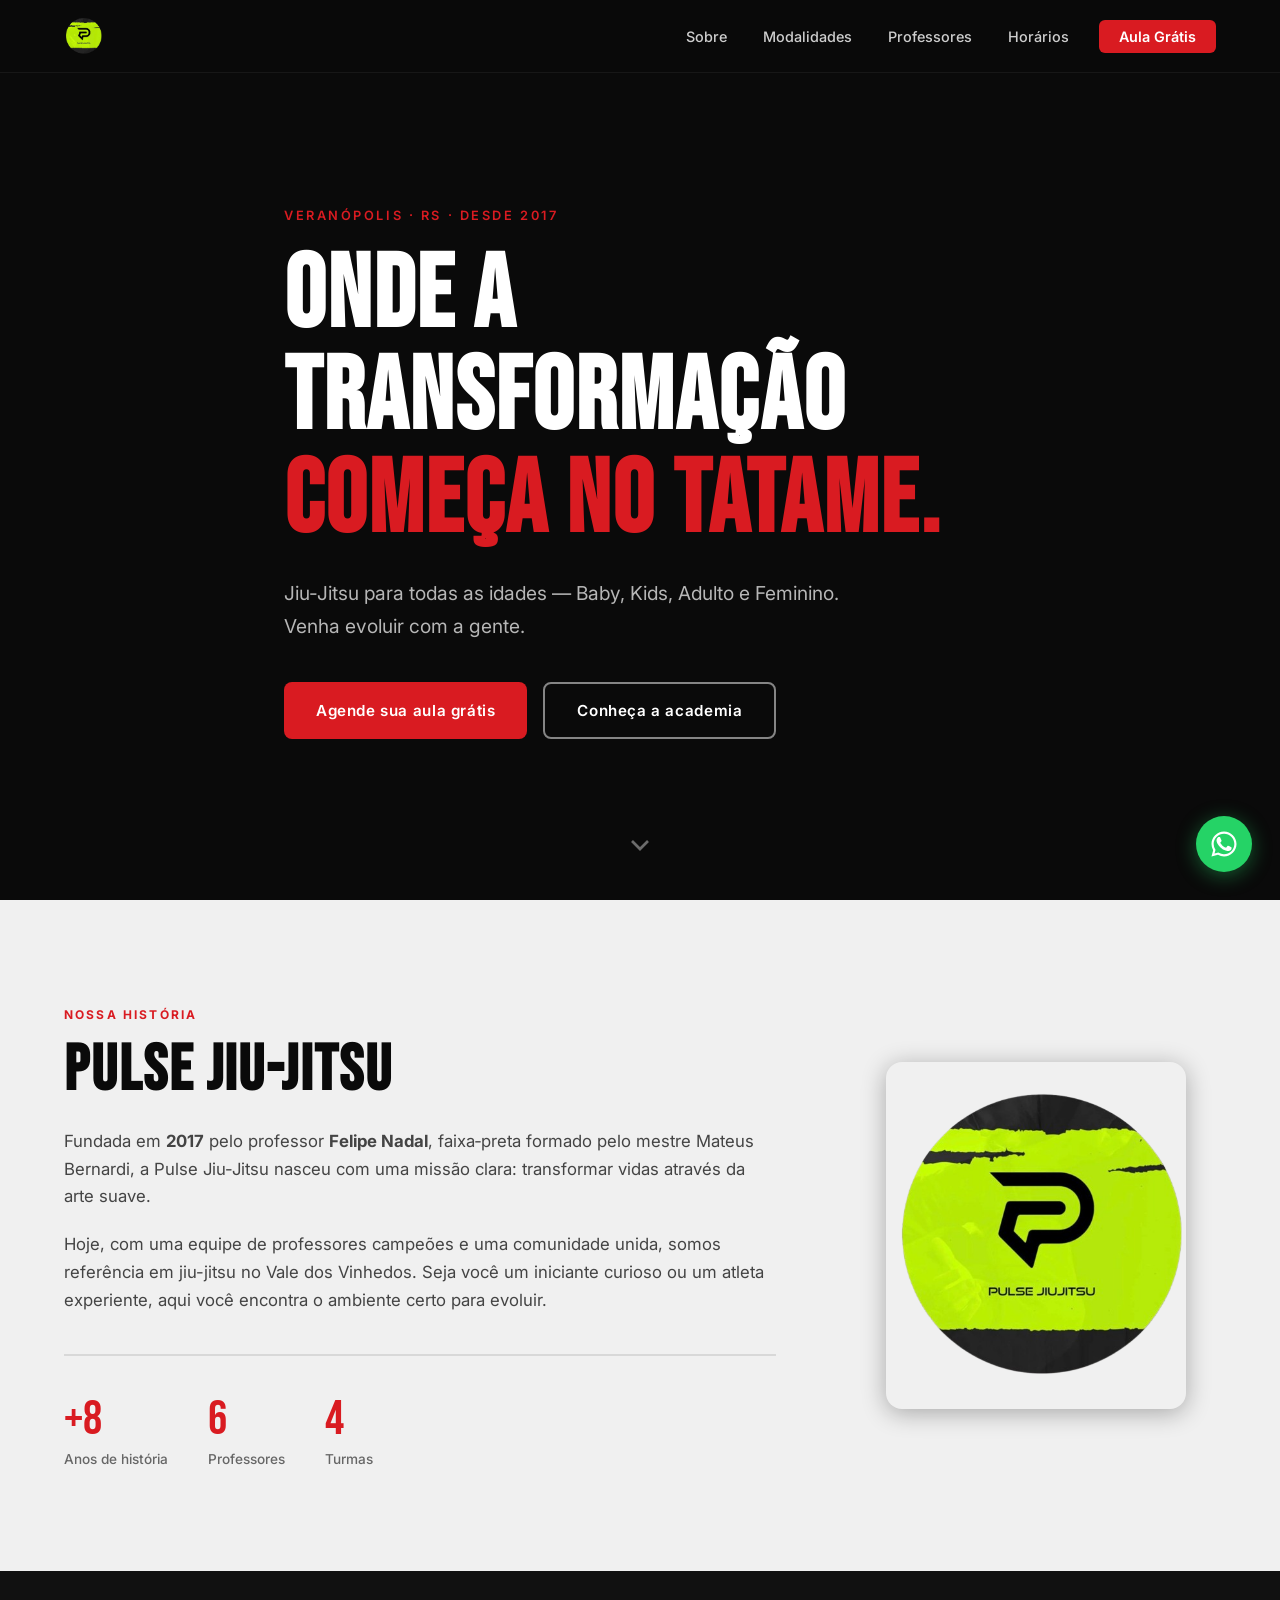
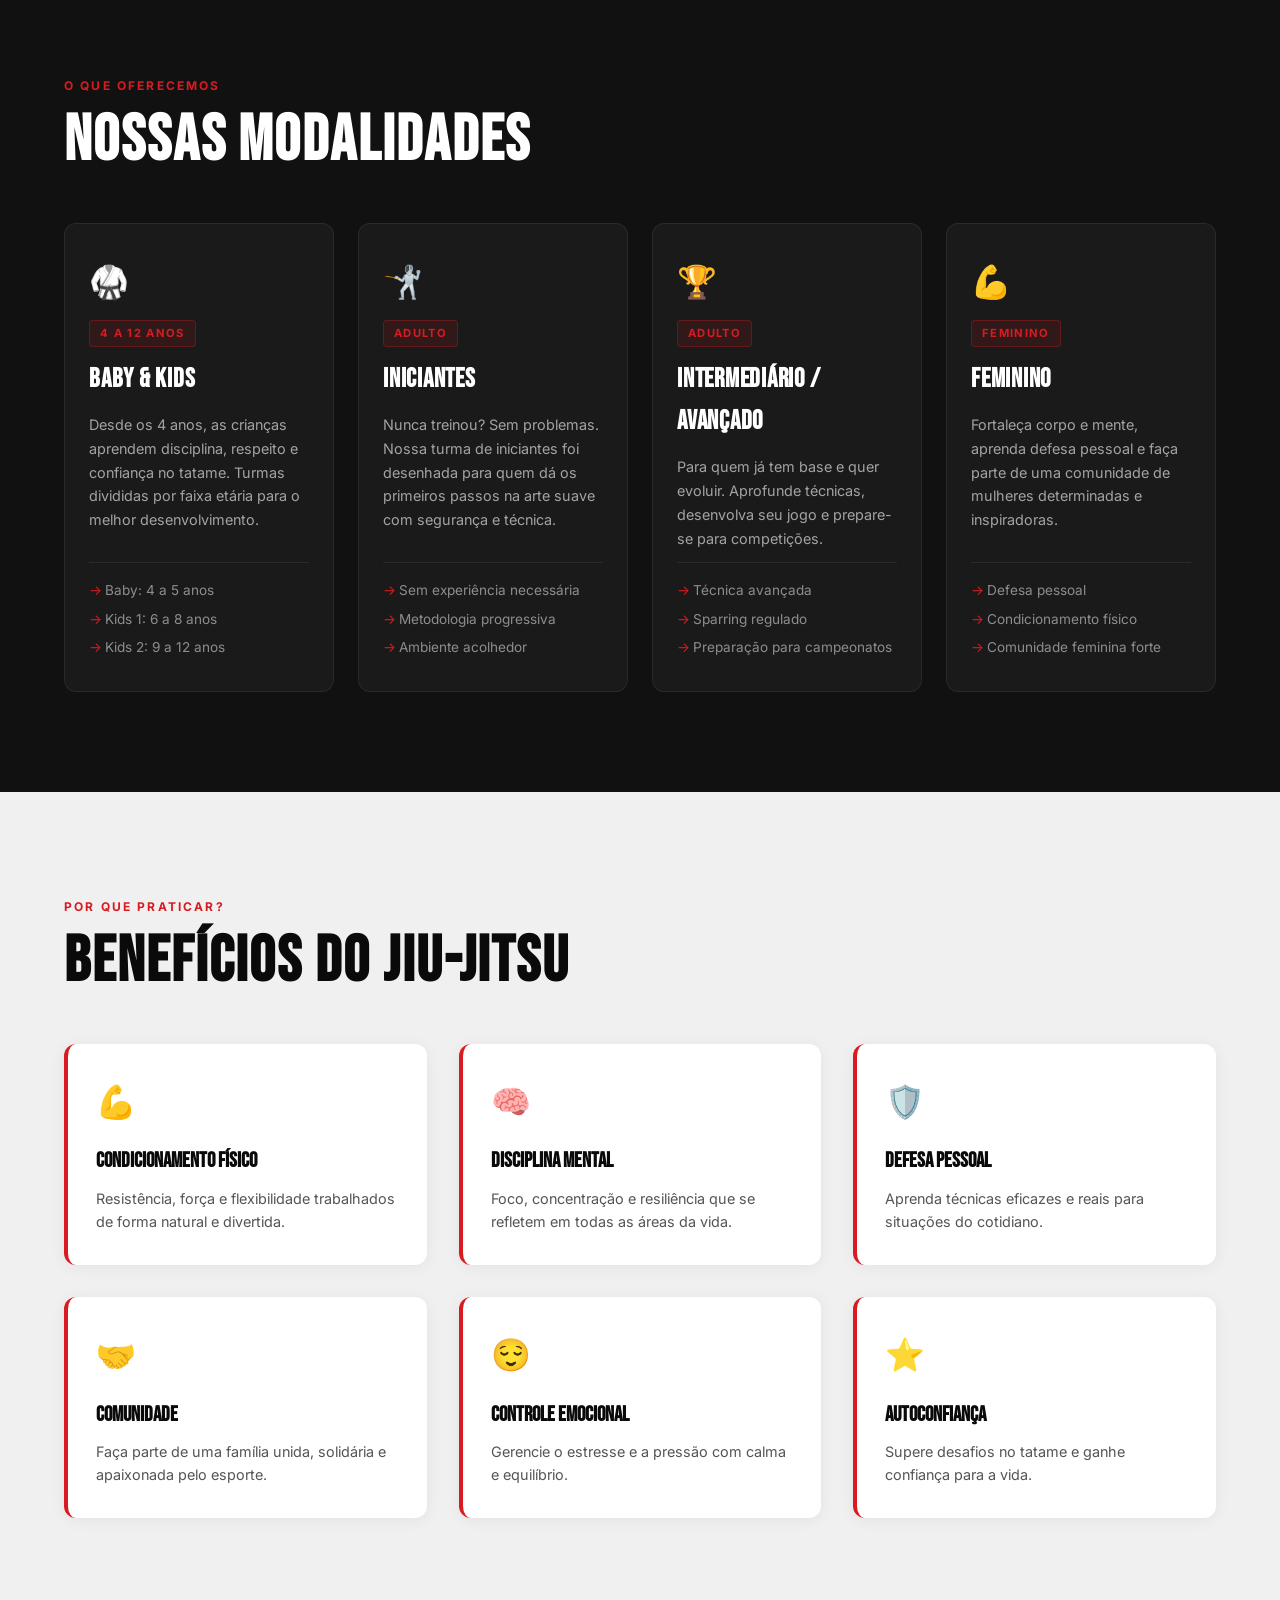
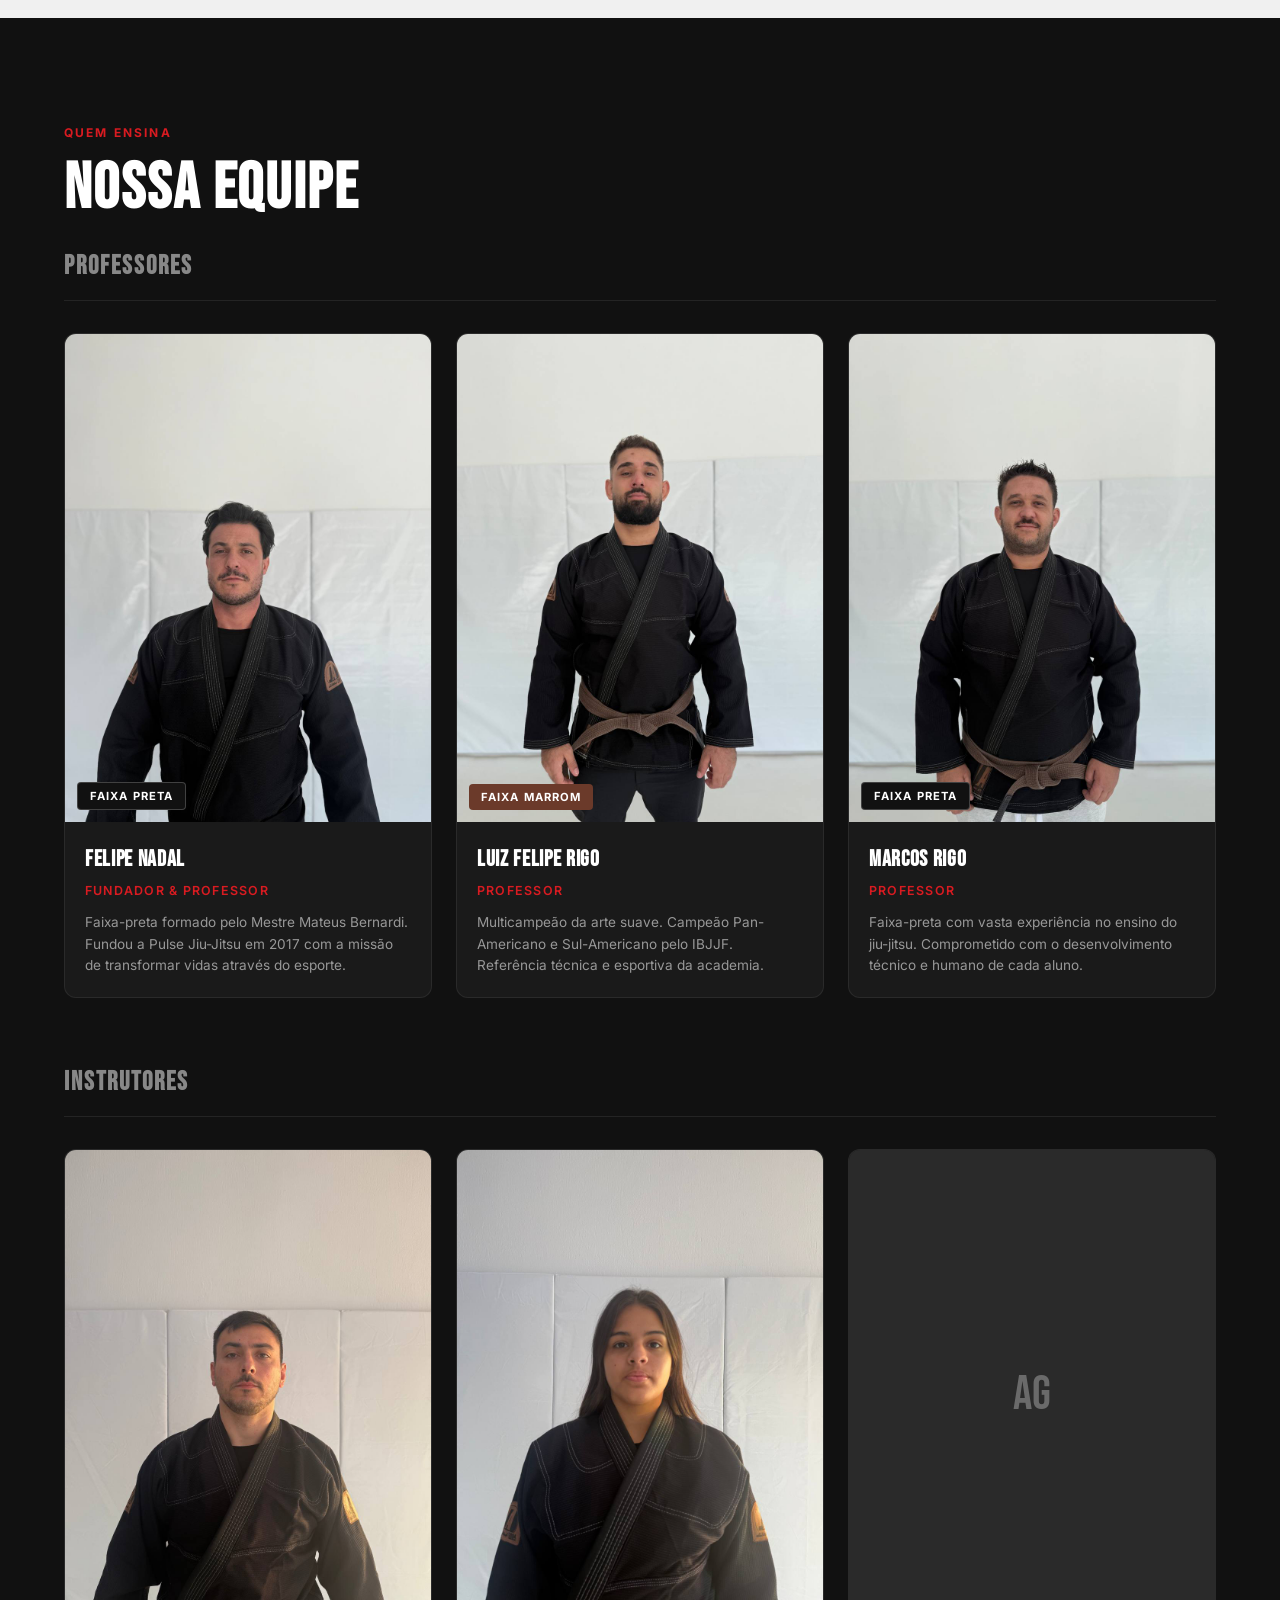
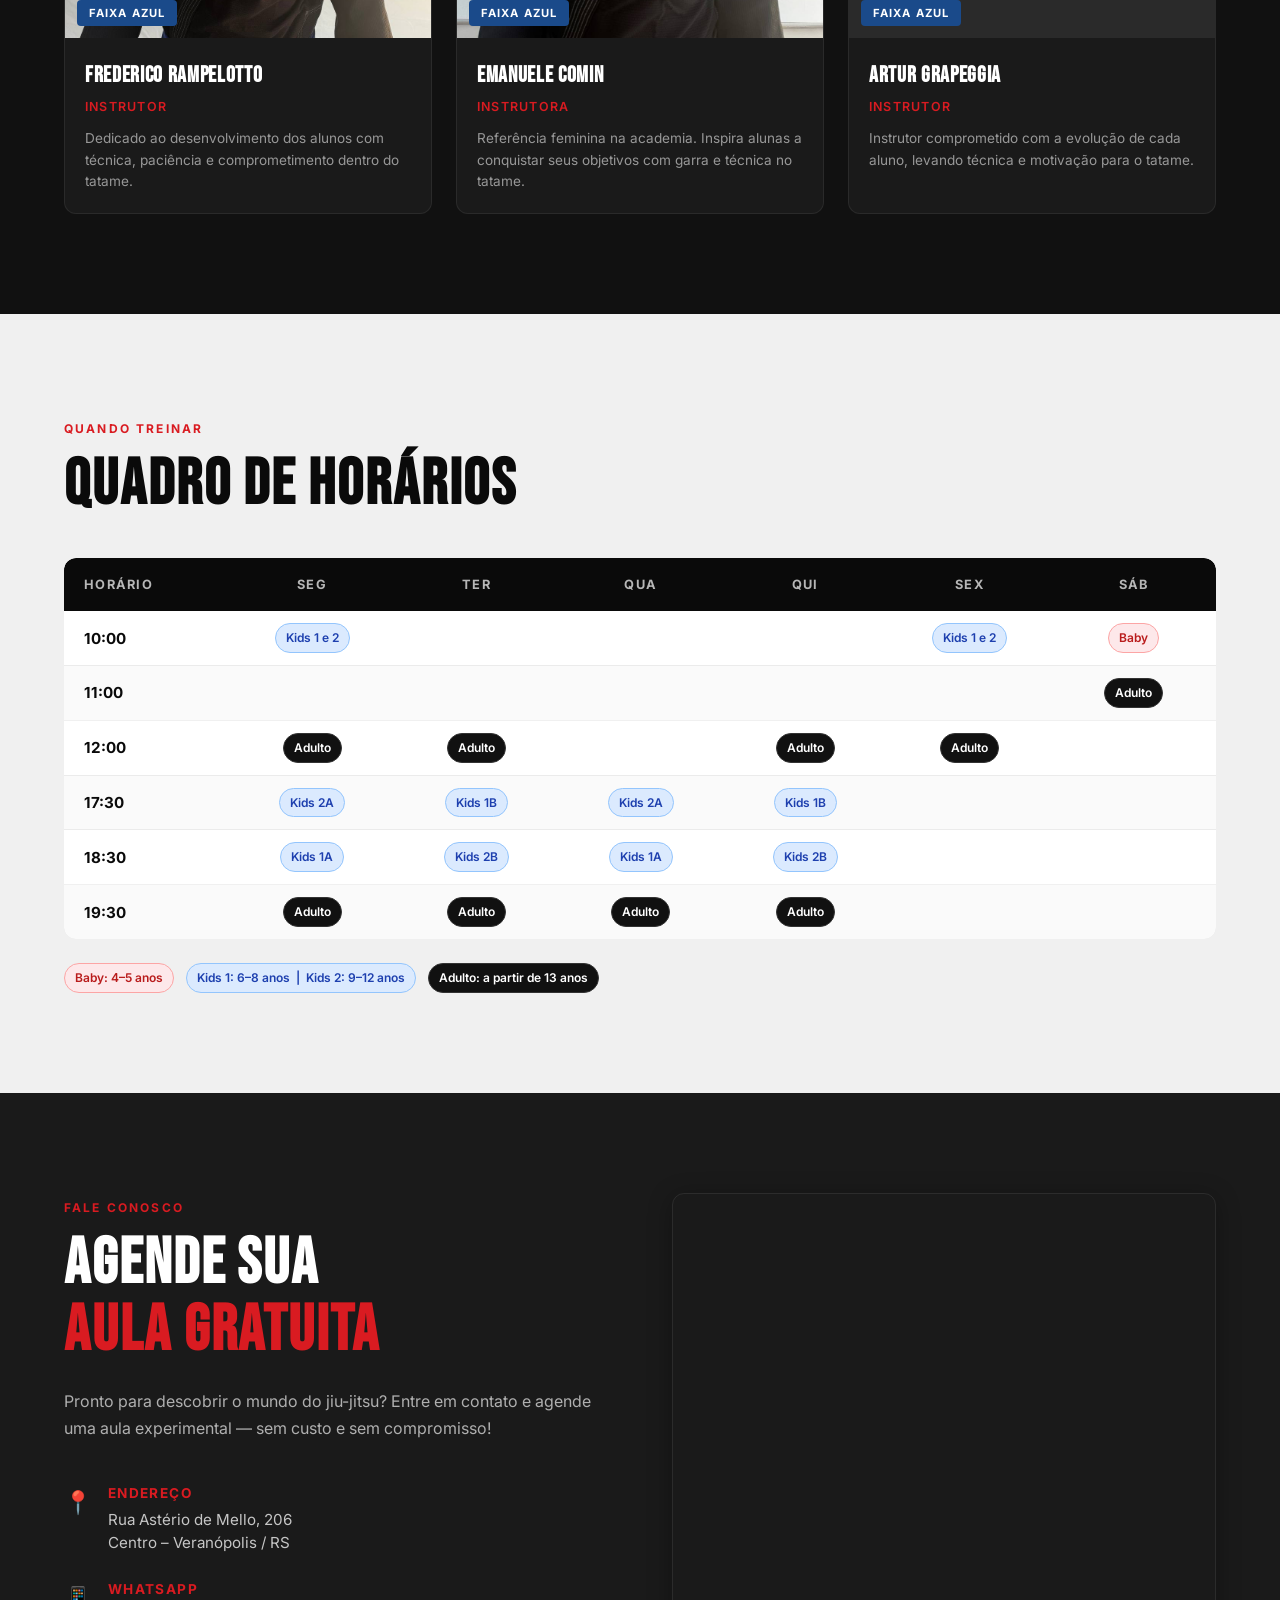
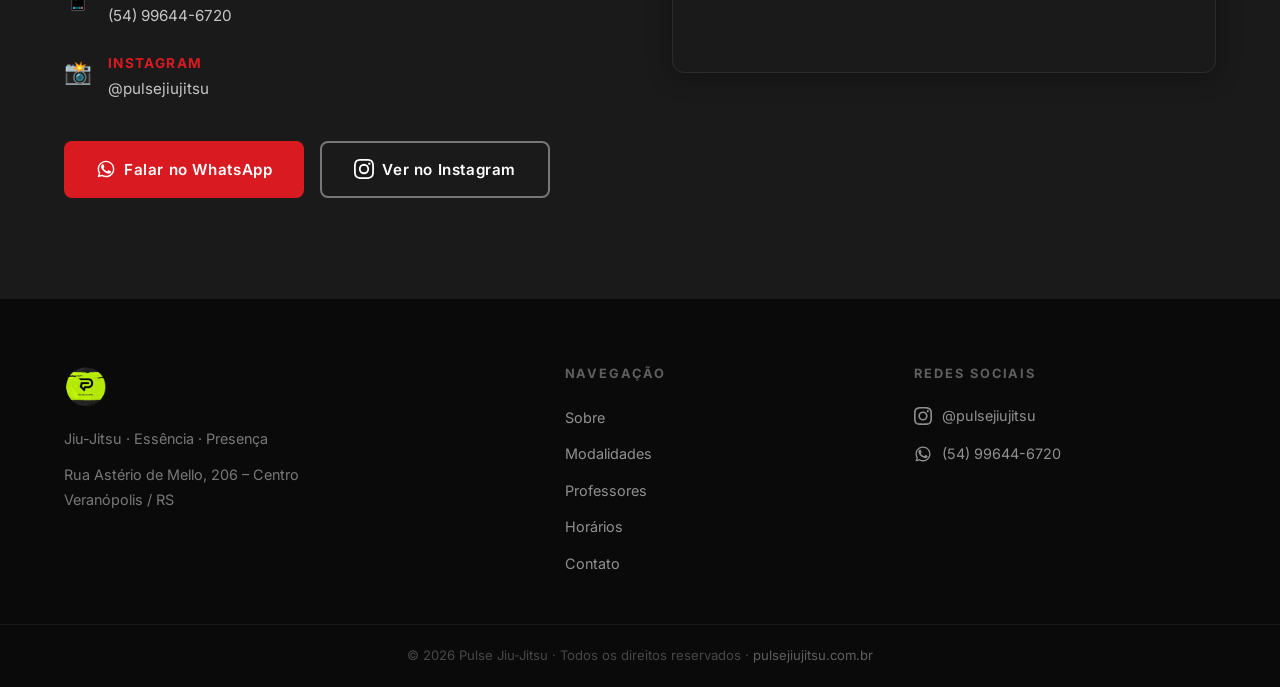
==== commit 5d16b99c: "Commit inicial do site + numero do WhatsApp atualizado para (54) 99644-6720 Co-Authored-By: Claude F" ====
--- a/index.html
+++ b/index.html
@@ -1,775 +1,493 @@
 <!DOCTYPE html>
 <html lang="pt-BR">
 <head>
-<meta charset="UTF-8" />
-<meta name="viewport" content="width=device-width, initial-scale=1.0" />
-<meta name="description" content="Jiu-Jitsu em Veranópolis para crianças e adultos. Agende sua aula experimental gratuita na Pulse Jiu-Jitsu." />
-<meta name="keywords" content="jiu-jitsu, academia, veranópolis, RS, BJJ, Pulse, artes marciais" />
-<meta property="og:title" content="Pulse Jiu-Jitsu – Veranópolis/RS" />
-<meta property="og:description" content="Jiu-Jitsu em Veranópolis para crianças e adultos. Aula experimental gratuita na Pulse Jiu-Jitsu." />
-<meta property="og:image" content="logo.png" />
-<title>Pulse Jiu-Jitsu | Academia de Jiu-Jitsu em Veranópolis</title>
-<link rel="icon" type="image/png" href="logo.png" />
-<link rel="preconnect" href="https://fonts.googleapis.com" />
-<link rel="preconnect" href="https://fonts.gstatic.com" crossorigin />
-<link href="https://fonts.googleapis.com/css2?family=Bebas+Neue&family=Inter:wght@300;400;500;600;700&display=swap" rel="stylesheet" />
-<link rel="stylesheet" href="style.css" />
-
-<!-- ================================================
-     META PIXEL — substitua SEU_PIXEL_ID pelo seu ID
-     Encontre em: Gerenciador de Anúncios → Fontes de Dados → Pixels
-     ================================================ -->
-<!--
-<script>
-!function(f,b,e,v,n,t,s)
-{if(f.fbq)return;n=f.fbq=function(){n.callMethod?
-n.callMethod.apply(n,arguments):n.queue.push(arguments)};
-if(!f._fbq)f._fbq=n;n.push=n;n.loaded=!0;n.version='2.0';
-n.queue=[];t=b.createElement(e);t.async=!0;
-t.src=v;s=b.getElementsByTagName(e)[0];
-s.parentNode.insertBefore(t,s)}(window, document,'script',
-'https://connect.facebook.net/en_US/fbevents.js');
-fbq('init', 'SEU_PIXEL_ID');
-fbq('track', 'PageView');
-</script>
-<noscript><img height="1" width="1" style="display:none"
-src="https://www.facebook.com/tr?id=SEU_PIXEL_ID&ev=PageView&noscript=1"
-/></noscript>
--->
-<!-- FIM META PIXEL -->
-
+  <meta charset="UTF-8" />
+  <meta name="viewport" content="width=device-width, initial-scale=1.0" />
+  <meta name="description" content="Pulse Jiu-Jitsu – Academia de Jiu-Jitsu em Veranópolis/RS. Turmas para Baby, Kids, Adulto e Feminino. Venha treinar conosco!" />
+  <meta name="keywords" content="jiu-jitsu, academia, veranópolis, RS, BJJ, Pulse, artes marciais" />
+  <meta property="og:title" content="Pulse Jiu-Jitsu – Veranópolis/RS" />
+  <meta property="og:description" content="Onde a transformação começa no tatame. Venha evoluir conosco." />
+  <meta property="og:image" content="images/logo.png" />
+  <title>Pulse Jiu-Jitsu | Veranópolis – RS</title>
+  <link rel="icon" type="image/png" href="images/logo.png" />
+  <link rel="preconnect" href="https://fonts.googleapis.com" />
+  <link rel="preconnect" href="https://fonts.gstatic.com" crossorigin />
+  <link href="https://fonts.googleapis.com/css2?family=Bebas+Neue&family=Inter:wght@300;400;500;600;700&display=swap" rel="stylesheet" />
+  <link rel="stylesheet" href="css/style.css" />
+  <script type="application/ld+json">
+  {
+    "@context": "https://schema.org",
+    "@type": "SportsActivityLocation",
+    "name": "Pulse Jiu-Jitsu",
+    "image": "https://pulsejiujitsu.com.br/images/logo.png",
+    "url": "https://pulsejiujitsu.com.br",
+    "telephone": "+5554996446720",
+    "priceRange": "$$",
+    "address": {
+      "@type": "PostalAddress",
+      "streetAddress": "Rua Astério de Mello, 206",
+      "addressLocality": "Veranópolis",
+      "addressRegion": "RS",
+      "postalCode": "95330-000",
+      "addressCountry": "BR"
+    },
+    "sameAs": ["https://instagram.com/pulsejiujitsu"],
+    "openingHoursSpecification": [
+      {"@type":"OpeningHoursSpecification","dayOfWeek":["Monday","Tuesday","Wednesday","Thursday","Friday"],"opens":"10:00","closes":"20:30"},
+      {"@type":"OpeningHoursSpecification","dayOfWeek":"Saturday","opens":"10:00","closes":"12:00"}
+    ]
+  }
+  </script>
 </head>
 <body>
 
-<!-- ===== HEADER ===== -->
-<header class="header" id="header">
-  <div class="container header__inner">
-    <a href="#hero" class="header__logo">
-      <img src="logo.png" alt="Pulse Jiu-Jitsu" />
+  <!-- ===== HEADER ===== -->
+  <header class="header" id="header">
+    <div class="container header__inner">
+      <a href="#hero" class="header__logo">
+        <img src="images/logo.png" alt="Pulse Jiu-Jitsu" />
+      </a>
+      <nav class="nav" id="nav">
+        <ul class="nav__list">
+          <li><a href="#sobre" class="nav__link">Sobre</a></li>
+          <li><a href="#modalidades" class="nav__link">Modalidades</a></li>
+          <li><a href="#professores" class="nav__link">Professores</a></li>
+          <li><a href="#horarios" class="nav__link">Horários</a></li>
+          <li><a href="#contato" class="nav__link nav__link--cta">Aula Grátis</a></li>
+        </ul>
+      </nav>
+      <button class="hamburger" id="hamburger" aria-label="Menu">
+        <span></span><span></span><span></span>
+      </button>
+    </div>
+  </header>
+
+  <!-- ===== HERO ===== -->
+  <section class="hero" id="hero">
+    <div class="hero__bg"></div>
+    <div class="container hero__content">
+      <span class="hero__eyebrow">Veranópolis · RS · desde 2017</span>
+      <h1 class="hero__title">Onde a transformação<br><span class="text-red">começa no tatame.</span></h1>
+      <p class="hero__subtitle">Jiu-Jitsu para todas as idades — Baby, Kids, Adulto e Feminino.<br>Venha evoluir com a gente.</p>
+      <div class="hero__actions">
+        <a href="#contato" class="btn btn--red">Agende sua aula grátis</a>
+        <a href="#sobre" class="btn btn--outline">Conheça a academia</a>
+      </div>
+    </div>
+    <a href="#sobre" class="hero__scroll" aria-label="Rolar para baixo">
+      <svg viewBox="0 0 24 24" fill="none" stroke="currentColor" stroke-width="2"><polyline points="6 9 12 15 18 9"/></svg>
     </a>
-    <nav class="nav" id="nav">
-      <ul class="nav__list">
-        <li><a href="#sobre" class="nav__link">Sobre</a></li>
-        <li><a href="#modalidades" class="nav__link">Modalidades</a></li>
-        <li><a href="#professores" class="nav__link">Equipe</a></li>
-        <li><a href="#horarios" class="nav__link">Horários</a></li>
-        <li><a href="#contato" class="nav__link nav__link--cta">Agendar Aula Grátis</a></li>
-      </ul>
-    </nav>
-    <button class="hamburger" id="hamburger" aria-label="Menu">
-      <span></span><span></span><span></span>
-    </button>
-  </div>
-</header>
-
-<!-- ===== HERO ===== -->
-<section class="hero" id="hero">
-  <div class="hero__bg"></div>
-  <div class="container hero__content">
-    <span class="hero__eyebrow">Veranópolis · RS · desde 2017</span>
-    <h1 class="hero__title">
-      Jiu-Jitsu em <span class="text-red">Veranópolis</span><br>para crianças e adultos.
-    </h1>
-    <p class="hero__subtitle">
-      Disciplina, defesa pessoal, confiança e evolução no tatame, com turmas para iniciantes, adultos e feminino.
-    </p>
-    <div class="hero__actions">
-      <a href="#contato" class="btn btn--red">Agendar aula grátis agora</a>
-      <a href="#sobre" class="btn btn--outline">Conheça a academia</a>
-    </div>
-    <div class="hero__proofs">
-      <span class="hero__proof">+8 anos em Veranópolis</span>
-      <span class="hero__proof">Turmas para todas as idades</span>
-      <span class="hero__proof">Aula experimental gratuita</span>
-    </div>
-  </div>
-  <a href="#sobre" class="hero__scroll" aria-label="Rolar para baixo">
-    <svg viewBox="0 0 24 24" fill="none" stroke="currentColor" stroke-width="2">
-      <polyline points="6 9 12 15 18 9"></polyline>
-    </svg>
+  </section>
+
+  <!-- ===== SOBRE ===== -->
+  <section class="sobre" id="sobre">
+    <div class="container sobre__inner">
+      <div class="sobre__text">
+        <span class="section-label">Nossa história</span>
+        <h2 class="section-title">Pulse Jiu-Jitsu</h2>
+        <p>Fundada em <strong>2017</strong> pelo professor <strong>Felipe Nadal</strong>, faixa‑preta formado pelo mestre Mateus Bernardi, a Pulse Jiu-Jitsu nasceu com uma missão clara: transformar vidas através da arte suave.</p>
+        <p>Hoje, com uma equipe de professores campeões e uma comunidade unida, somos referência em jiu-jitsu no Vale dos Vinhedos. Seja você um iniciante curioso ou um atleta experiente, aqui você encontra o ambiente certo para evoluir.</p>
+        <div class="sobre__stats">
+          <div class="stat">
+            <span class="stat__number">+8</span>
+            <span class="stat__label">Anos de história</span>
+          </div>
+          <div class="stat">
+            <span class="stat__number">6</span>
+            <span class="stat__label">Professores</span>
+          </div>
+          <div class="stat">
+            <span class="stat__number">4</span>
+            <span class="stat__label">Turmas</span>
+          </div>
+        </div>
+      </div>
+      <div class="sobre__logo">
+        <img src="images/logo.png" alt="Pulse Jiu-Jitsu" class="sobre__logo-img" />
+      </div>
+    </div>
+  </section>
+
+  <!-- ===== MODALIDADES ===== -->
+  <section class="modalidades" id="modalidades">
+    <div class="container">
+      <span class="section-label section-label--light">O que oferecemos</span>
+      <h2 class="section-title section-title--light">Nossas Modalidades</h2>
+      <div class="cards">
+
+        <div class="card">
+          <div class="card__icon">🥋</div>
+          <div class="card__badge">4 a 12 anos</div>
+          <h3 class="card__title">Baby &amp; Kids</h3>
+          <p class="card__text">Desde os 4 anos, as crianças aprendem disciplina, respeito e confiança no tatame. Turmas divididas por faixa etária para o melhor desenvolvimento.</p>
+          <ul class="card__list">
+            <li>Baby: 4 a 5 anos</li>
+            <li>Kids 1: 6 a 8 anos</li>
+            <li>Kids 2: 9 a 12 anos</li>
+          </ul>
+        </div>
+
+        <div class="card">
+          <div class="card__icon">🤺</div>
+          <div class="card__badge">Adulto</div>
+          <h3 class="card__title">Iniciantes</h3>
+          <p class="card__text">Nunca treinou? Sem problemas. Nossa turma de iniciantes foi desenhada para quem dá os primeiros passos na arte suave com segurança e técnica.</p>
+          <ul class="card__list">
+            <li>Sem experiência necessária</li>
+            <li>Metodologia progressiva</li>
+            <li>Ambiente acolhedor</li>
+          </ul>
+        </div>
+
+        <div class="card">
+          <div class="card__icon">🏆</div>
+          <div class="card__badge">Adulto</div>
+          <h3 class="card__title">Intermediário / Avançado</h3>
+          <p class="card__text">Para quem já tem base e quer evoluir. Aprofunde técnicas, desenvolva seu jogo e prepare-se para competições.</p>
+          <ul class="card__list">
+            <li>Técnica avançada</li>
+            <li>Sparring regulado</li>
+            <li>Preparação para campeonatos</li>
+          </ul>
+        </div>
+
+        <div class="card">
+          <div class="card__icon">💪</div>
+          <div class="card__badge">Feminino</div>
+          <h3 class="card__title">Feminino</h3>
+          <p class="card__text">Fortaleça corpo e mente, aprenda defesa pessoal e faça parte de uma comunidade de mulheres determinadas e inspiradoras.</p>
+          <ul class="card__list">
+            <li>Defesa pessoal</li>
+            <li>Condicionamento físico</li>
+            <li>Comunidade feminina forte</li>
+          </ul>
+        </div>
+
+      </div>
+    </div>
+  </section>
+
+  <!-- ===== BENEFÍCIOS ===== -->
+  <section class="beneficios" id="beneficios">
+    <div class="container">
+      <span class="section-label">Por que praticar?</span>
+      <h2 class="section-title">Benefícios do Jiu-Jitsu</h2>
+      <div class="beneficios__grid">
+        <div class="beneficio">
+          <span class="beneficio__icon">💪</span>
+          <h4>Condicionamento Físico</h4>
+          <p>Resistência, força e flexibilidade trabalhados de forma natural e divertida.</p>
+        </div>
+        <div class="beneficio">
+          <span class="beneficio__icon">🧠</span>
+          <h4>Disciplina Mental</h4>
+          <p>Foco, concentração e resiliência que se refletem em todas as áreas da vida.</p>
+        </div>
+        <div class="beneficio">
+          <span class="beneficio__icon">🛡️</span>
+          <h4>Defesa Pessoal</h4>
+          <p>Aprenda técnicas eficazes e reais para situações do cotidiano.</p>
+        </div>
+        <div class="beneficio">
+          <span class="beneficio__icon">🤝</span>
+          <h4>Comunidade</h4>
+          <p>Faça parte de uma família unida, solidária e apaixonada pelo esporte.</p>
+        </div>
+        <div class="beneficio">
+          <span class="beneficio__icon">😌</span>
+          <h4>Controle Emocional</h4>
+          <p>Gerencie o estresse e a pressão com calma e equilíbrio.</p>
+        </div>
+        <div class="beneficio">
+          <span class="beneficio__icon">⭐</span>
+          <h4>Autoconfiança</h4>
+          <p>Supere desafios no tatame e ganhe confiança para a vida.</p>
+        </div>
+      </div>
+    </div>
+  </section>
+
+  <!-- ===== PROFESSORES ===== -->
+  <section class="professores" id="professores">
+    <div class="container">
+      <span class="section-label section-label--light">Quem ensina</span>
+      <h2 class="section-title section-title--light">Nossa Equipe</h2>
+
+      <div class="team__group">
+        <h3 class="team__group-title">Professores</h3>
+        <div class="team team--3">
+
+          <div class="team__card">
+            <div class="team__photo-wrap">
+              <img src="images/prof-felipe.jpg" alt="Felipe Nadal" class="team__photo" loading="lazy" />
+              <span class="team__belt team__belt--black">Faixa Preta</span>
+            </div>
+            <div class="team__info">
+              <h4 class="team__name">Felipe Nadal</h4>
+              <p class="team__role">Fundador &amp; Professor</p>
+              <p class="team__bio">Faixa-preta formado pelo Mestre Mateus Bernardi. Fundou a Pulse Jiu-Jitsu em 2017 com a missão de transformar vidas através do esporte.</p>
+            </div>
+          </div>
+
+          <div class="team__card">
+            <div class="team__photo-wrap">
+              <img src="images/prof-luiz.jpg" alt="Luiz Felipe Rigo" class="team__photo" loading="lazy" />
+              <span class="team__belt team__belt--brown">Faixa Marrom</span>
+            </div>
+            <div class="team__info">
+              <h4 class="team__name">Luiz Felipe Rigo</h4>
+              <p class="team__role">Professor</p>
+              <p class="team__bio">Multicampeão da arte suave. Campeão Pan-Americano e Sul-Americano pelo IBJJF. Referência técnica e esportiva da academia.</p>
+            </div>
+          </div>
+
+          <div class="team__card">
+            <div class="team__photo-wrap">
+              <img src="images/prof-marcos.jpg" alt="Marcos Rigo" class="team__photo" loading="lazy" />
+              <span class="team__belt team__belt--black">Faixa Preta</span>
+            </div>
+            <div class="team__info">
+              <h4 class="team__name">Marcos Rigo</h4>
+              <p class="team__role">Professor</p>
+              <p class="team__bio">Faixa-preta com vasta experiência no ensino do jiu-jitsu. Comprometido com o desenvolvimento técnico e humano de cada aluno.</p>
+            </div>
+          </div>
+
+        </div>
+      </div>
+
+      <div class="team__group">
+        <h3 class="team__group-title">Instrutores</h3>
+        <div class="team team--3">
+
+          <div class="team__card">
+            <div class="team__photo-wrap">
+              <img src="images/prof-fred.jpg" alt="Frederico Rampelotto" class="team__photo" loading="lazy" />
+              <span class="team__belt team__belt--blue">Faixa Azul</span>
+            </div>
+            <div class="team__info">
+              <h4 class="team__name">Frederico Rampelotto</h4>
+              <p class="team__role">Instrutor</p>
+              <p class="team__bio">Dedicado ao desenvolvimento dos alunos com técnica, paciência e comprometimento dentro do tatame.</p>
+            </div>
+          </div>
+
+          <div class="team__card">
+            <div class="team__photo-wrap">
+              <img src="images/prof-emanuele.jpg" alt="Emanuele Comin" class="team__photo" loading="lazy" />
+              <span class="team__belt team__belt--blue">Faixa Azul</span>
+            </div>
+            <div class="team__info">
+              <h4 class="team__name">Emanuele Comin</h4>
+              <p class="team__role">Instrutora</p>
+              <p class="team__bio">Referência feminina na academia. Inspira alunas a conquistar seus objetivos com garra e técnica no tatame.</p>
+            </div>
+          </div>
+
+          <div class="team__card">
+            <div class="team__photo-wrap">
+              <div class="team__photo team__photo--placeholder">AG</div>
+              <span class="team__belt team__belt--blue">Faixa Azul</span>
+            </div>
+            <div class="team__info">
+              <h4 class="team__name">Artur Grapeggia</h4>
+              <p class="team__role">Instrutor</p>
+              <p class="team__bio">Instrutor comprometido com a evolução de cada aluno, levando técnica e motivação para o tatame.</p>
+            </div>
+          </div>
+
+        </div>
+      </div>
+
+    </div>
+  </section>
+
+  <!-- ===== HORÁRIOS ===== -->
+  <section class="horarios" id="horarios">
+    <div class="container">
+      <span class="section-label">Quando treinar</span>
+      <h2 class="section-title">Quadro de Horários</h2>
+      <div class="horarios__wrap">
+        <div class="table-scroll">
+          <table class="schedule">
+            <thead>
+              <tr>
+                <th>Horário</th>
+                <th>Seg</th>
+                <th>Ter</th>
+                <th>Qua</th>
+                <th>Qui</th>
+                <th>Sex</th>
+                <th>Sáb</th>
+              </tr>
+            </thead>
+            <tbody>
+              <tr>
+                <td class="schedule__time">10:00</td>
+                <td><span class="pill pill--kids">Kids 1 e 2</span></td>
+                <td></td>
+                <td></td>
+                <td></td>
+                <td><span class="pill pill--kids">Kids 1 e 2</span></td>
+                <td><span class="pill pill--baby">Baby</span></td>
+              </tr>
+              <tr>
+                <td class="schedule__time">11:00</td>
+                <td></td>
+                <td></td>
+                <td></td>
+                <td></td>
+                <td></td>
+                <td><span class="pill pill--adulto">Adulto</span></td>
+              </tr>
+              <tr>
+                <td class="schedule__time">12:00</td>
+                <td><span class="pill pill--adulto">Adulto</span></td>
+                <td><span class="pill pill--adulto">Adulto</span></td>
+                <td></td>
+                <td><span class="pill pill--adulto">Adulto</span></td>
+                <td><span class="pill pill--adulto">Adulto</span></td>
+                <td></td>
+              </tr>
+              <tr>
+                <td class="schedule__time">17:30</td>
+                <td><span class="pill pill--kids">Kids 2A</span></td>
+                <td><span class="pill pill--kids">Kids 1B</span></td>
+                <td><span class="pill pill--kids">Kids 2A</span></td>
+                <td><span class="pill pill--kids">Kids 1B</span></td>
+                <td></td>
+                <td></td>
+              </tr>
+              <tr>
+                <td class="schedule__time">18:30</td>
+                <td><span class="pill pill--kids">Kids 1A</span></td>
+                <td><span class="pill pill--kids">Kids 2B</span></td>
+                <td><span class="pill pill--kids">Kids 1A</span></td>
+                <td><span class="pill pill--kids">Kids 2B</span></td>
+                <td></td>
+                <td></td>
+              </tr>
+              <tr>
+                <td class="schedule__time">19:30</td>
+                <td><span class="pill pill--adulto">Adulto</span></td>
+                <td><span class="pill pill--adulto">Adulto</span></td>
+                <td><span class="pill pill--adulto">Adulto</span></td>
+                <td><span class="pill pill--adulto">Adulto</span></td>
+                <td></td>
+                <td></td>
+              </tr>
+            </tbody>
+          </table>
+        </div>
+        <div class="horarios__legend">
+          <span class="pill pill--baby">Baby: 4–5 anos</span>
+          <span class="pill pill--kids">Kids 1: 6–8 anos &nbsp;|&nbsp; Kids 2: 9–12 anos</span>
+          <span class="pill pill--adulto">Adulto: a partir de 13 anos</span>
+        </div>
+      </div>
+    </div>
+  </section>
+
+  <!-- ===== CONTATO ===== -->
+  <section class="contato" id="contato">
+    <div class="container contato__inner">
+      <div class="contato__info">
+        <span class="section-label section-label--light">Fale conosco</span>
+        <h2 class="section-title section-title--light">Agende sua<br><span class="text-red">Aula Gratuita</span></h2>
+        <p class="contato__desc">Pronto para descobrir o mundo do jiu-jitsu? Entre em contato e agende uma aula experimental — sem custo e sem compromisso!</p>
+
+        <div class="contato__items">
+          <div class="contato__item">
+            <span class="contato__icon">📍</span>
+            <div>
+              <strong>Endereço</strong>
+              <p>Rua Astério de Mello, 206<br>Centro – Veranópolis / RS</p>
+            </div>
+          </div>
+          <div class="contato__item">
+            <span class="contato__icon">📱</span>
+            <div>
+              <strong>WhatsApp</strong>
+              <p><a href="https://wa.me/5554996446720" target="_blank" rel="noopener">(54) 99644-6720</a></p>
+            </div>
+          </div>
+          <div class="contato__item">
+            <span class="contato__icon">📸</span>
+            <div>
+              <strong>Instagram</strong>
+              <p><a href="https://instagram.com/pulsejiujitsu" target="_blank" rel="noopener">@pulsejiujitsu</a></p>
+            </div>
+          </div>
+        </div>
+
+        <div class="contato__ctas">
+          <a href="https://wa.me/5554996446720?text=Olá!%20Quero%20agendar%20uma%20aula%20experimental%20na%20Pulse%20Jiu-Jitsu!" target="_blank" rel="noopener" class="btn btn--red btn--icon">
+            <svg viewBox="0 0 24 24" fill="currentColor"><path d="M17.472 14.382c-.297-.149-1.758-.867-2.03-.967-.273-.099-.471-.148-.67.15-.197.297-.767.966-.94 1.164-.173.199-.347.223-.644.075-.297-.15-1.255-.463-2.39-1.475-.883-.788-1.48-1.761-1.653-2.059-.173-.297-.018-.458.13-.606.134-.133.298-.347.446-.52.149-.174.198-.298.298-.497.099-.198.05-.371-.025-.52-.075-.149-.669-1.612-.916-2.207-.242-.579-.487-.5-.669-.51-.173-.008-.371-.01-.57-.01-.198 0-.52.074-.792.372-.272.297-1.04 1.016-1.04 2.479 0 1.462 1.065 2.875 1.213 3.074.149.198 2.096 3.2 5.077 4.487.709.306 1.262.489 1.694.625.712.227 1.36.195 1.871.118.571-.085 1.758-.719 2.006-1.413.248-.694.248-1.289.173-1.413-.074-.124-.272-.198-.57-.347z"/><path d="M12.004 2C6.477 2 2.002 6.479 2 12.01a9.98 9.98 0 001.334 5.005L2 22l5.143-1.311A9.97 9.97 0 0012.004 22C17.531 22 22 17.523 22 12c0-5.522-4.469-10-9.996-10zm0 18.162a8.289 8.289 0 01-4.224-1.155l-.303-.18-3.051.779.807-2.966-.198-.317A8.272 8.272 0 013.733 12c0-4.561 3.712-8.273 8.271-8.273 4.558 0 8.27 3.712 8.27 8.273 0 4.558-3.712 8.162-8.27 8.162z"/></svg>
+            Falar no WhatsApp
+          </a>
+          <a href="https://instagram.com/pulsejiujitsu" target="_blank" rel="noopener" class="btn btn--outline-light btn--icon">
+            <svg viewBox="0 0 24 24" fill="currentColor"><path d="M12 2.163c3.204 0 3.584.012 4.85.07 3.252.148 4.771 1.691 4.919 4.919.058 1.265.069 1.645.069 4.849 0 3.205-.012 3.584-.069 4.849-.149 3.225-1.664 4.771-4.919 4.919-1.266.058-1.644.07-4.85.07-3.204 0-3.584-.012-4.849-.07-3.26-.149-4.771-1.699-4.919-4.92-.058-1.265-.07-1.644-.07-4.849 0-3.204.013-3.583.07-4.849.149-3.227 1.664-4.771 4.919-4.919 1.266-.057 1.645-.069 4.849-.069zM12 0C8.741 0 8.333.014 7.053.072 2.695.272.273 2.69.073 7.052.014 8.333 0 8.741 0 12c0 3.259.014 3.668.072 4.948.2 4.358 2.618 6.78 6.98 6.98C8.333 23.986 8.741 24 12 24c3.259 0 3.668-.014 4.948-.072 4.354-.2 6.782-2.618 6.979-6.98.059-1.28.073-1.689.073-4.948 0-3.259-.014-3.667-.072-4.947-.196-4.354-2.617-6.78-6.979-6.98C15.668.014 15.259 0 12 0zm0 5.838a6.162 6.162 0 100 12.324 6.162 6.162 0 000-12.324zM12 16a4 4 0 110-8 4 4 0 010 8zm6.406-11.845a1.44 1.44 0 100 2.881 1.44 1.44 0 000-2.881z"/></svg>
+            Ver no Instagram
+          </a>
+        </div>
+      </div>
+
+      <div class="contato__map">
+        <iframe
+          src="https://www.google.com/maps/embed?pb=!1m18!1m12!1m3!1d3524.9!2d-51.5416!3d-28.9380!2m3!1f0!2f0!3f0!3m2!1i1024!2i768!4f13.1!3m3!1m2!1s0x0%3A0x0!2zMjjCsDU2JzE2LjkiUyA1McKwMzInMzAuMiJX!5e0!3m2!1spt-BR!2sbr!4v1234567890"
+          width="100%"
+          height="100%"
+          style="border:0;"
+          allowfullscreen=""
+          loading="lazy"
+          referrerpolicy="no-referrer-when-downgrade"
+          title="Localização Pulse Jiu-Jitsu">
+        </iframe>
+      </div>
+    </div>
+  </section>
+
+  <!-- ===== FOOTER ===== -->
+  <footer class="footer">
+    <div class="container footer__inner">
+      <div class="footer__brand">
+        <img src="images/logo.png" alt="Pulse Jiu-Jitsu" class="footer__logo" />
+        <p>Jiu-Jitsu · Essência · Presença</p>
+        <p class="footer__address">Rua Astério de Mello, 206 – Centro<br>Veranópolis / RS</p>
+      </div>
+      <div class="footer__links">
+        <h4>Navegação</h4>
+        <ul>
+          <li><a href="#sobre">Sobre</a></li>
+          <li><a href="#modalidades">Modalidades</a></li>
+          <li><a href="#professores">Professores</a></li>
+          <li><a href="#horarios">Horários</a></li>
+          <li><a href="#contato">Contato</a></li>
+        </ul>
+      </div>
+      <div class="footer__social">
+        <h4>Redes Sociais</h4>
+        <div class="footer__social-links">
+          <a href="https://instagram.com/pulsejiujitsu" target="_blank" rel="noopener" aria-label="Instagram">
+            <svg viewBox="0 0 24 24" fill="currentColor"><path d="M12 2.163c3.204 0 3.584.012 4.85.07 3.252.148 4.771 1.691 4.919 4.919.058 1.265.069 1.645.069 4.849 0 3.205-.012 3.584-.069 4.849-.149 3.225-1.664 4.771-4.919 4.919-1.266.058-1.644.07-4.85.07-3.204 0-3.584-.012-4.849-.07-3.26-.149-4.771-1.699-4.919-4.92-.058-1.265-.07-1.644-.07-4.849 0-3.204.013-3.583.07-4.849.149-3.227 1.664-4.771 4.919-4.919 1.266-.057 1.645-.069 4.849-.069zM12 0C8.741 0 8.333.014 7.053.072 2.695.272.273 2.69.073 7.052.014 8.333 0 8.741 0 12c0 3.259.014 3.668.072 4.948.2 4.358 2.618 6.78 6.98 6.98C8.333 23.986 8.741 24 12 24c3.259 0 3.668-.014 4.948-.072 4.354-.2 6.782-2.618 6.979-6.98.059-1.28.073-1.689.073-4.948 0-3.259-.014-3.667-.072-4.947-.196-4.354-2.617-6.78-6.979-6.98C15.668.014 15.259 0 12 0zm0 5.838a6.162 6.162 0 100 12.324 6.162 6.162 0 000-12.324zM12 16a4 4 0 110-8 4 4 0 010 8zm6.406-11.845a1.44 1.44 0 100 2.881 1.44 1.44 0 000-2.881z"/></svg>
+            @pulsejiujitsu
+          </a>
+          <a href="https://wa.me/5554996446720" target="_blank" rel="noopener" aria-label="WhatsApp">
+            <svg viewBox="0 0 24 24" fill="currentColor"><path d="M17.472 14.382c-.297-.149-1.758-.867-2.03-.967-.273-.099-.471-.148-.67.15-.197.297-.767.966-.94 1.164-.173.199-.347.223-.644.075-.297-.15-1.255-.463-2.39-1.475-.883-.788-1.48-1.761-1.653-2.059-.173-.297-.018-.458.13-.606.134-.133.298-.347.446-.52.149-.174.198-.298.298-.497.099-.198.05-.371-.025-.52-.075-.149-.669-1.612-.916-2.207-.242-.579-.487-.5-.669-.51-.173-.008-.371-.01-.57-.01-.198 0-.52.074-.792.372-.272.297-1.04 1.016-1.04 2.479 0 1.462 1.065 2.875 1.213 3.074.149.198 2.096 3.2 5.077 4.487.709.306 1.262.489 1.694.625.712.227 1.36.195 1.871.118.571-.085 1.758-.719 2.006-1.413.248-.694.248-1.289.173-1.413-.074-.124-.272-.198-.57-.347z"/><path d="M12.004 2C6.477 2 2.002 6.479 2 12.01a9.98 9.98 0 001.334 5.005L2 22l5.143-1.311A9.97 9.97 0 0012.004 22C17.531 22 22 17.523 22 12c0-5.522-4.469-10-9.996-10zm0 18.162a8.289 8.289 0 01-4.224-1.155l-.303-.18-3.051.779.807-2.966-.198-.317A8.272 8.272 0 013.733 12c0-4.561 3.712-8.273 8.271-8.273 4.558 0 8.27 3.712 8.27 8.273 0 4.558-3.712 8.162-8.27 8.162z"/></svg>
+            (54) 99644-6720
+          </a>
+        </div>
+      </div>
+    </div>
+    <div class="footer__bottom">
+      <p>© 2026 Pulse Jiu-Jitsu · Todos os direitos reservados · <a href="https://pulsejiujitsu.com.br">pulsejiujitsu.com.br</a></p>
+    </div>
+  </footer>
+
+  <a href="https://wa.me/5554996446720?text=Olá!%20Quero%20agendar%20uma%20aula%20experimental%20na%20Pulse%20Jiu-Jitsu!" class="whatsapp-fab" target="_blank" rel="noopener" aria-label="WhatsApp">
+    <svg viewBox="0 0 24 24" fill="currentColor"><path d="M17.472 14.382c-.297-.149-1.758-.867-2.03-.967-.273-.099-.471-.148-.67.15-.197.297-.767.966-.94 1.164-.173.199-.347.223-.644.075-.297-.15-1.255-.463-2.39-1.475-.883-.788-1.48-1.761-1.653-2.059-.173-.297-.018-.458.13-.606.134-.133.298-.347.446-.52.149-.174.198-.298.298-.497.099-.198.05-.371-.025-.52-.075-.149-.669-1.612-.916-2.207-.242-.579-.487-.5-.669-.51-.173-.008-.371-.01-.57-.01-.198 0-.52.074-.792.372-.272.297-1.04 1.016-1.04 2.479 0 1.462 1.065 2.875 1.213 3.074.149.198 2.096 3.2 5.077 4.487.709.306 1.262.489 1.694.625.712.227 1.36.195 1.871.118.571-.085 1.758-.719 2.006-1.413.248-.694.248-1.289.173-1.413-.074-.124-.272-.198-.57-.347z"/><path d="M12.004 2C6.477 2 2.002 6.479 2 12.01a9.98 9.98 0 001.334 5.005L2 22l5.143-1.311A9.97 9.97 0 0012.004 22C17.531 22 22 17.523 22 12c0-5.522-4.469-10-9.996-10zm0 18.162a8.289 8.289 0 01-4.224-1.155l-.303-.18-3.051.779.807-2.966-.198-.317A8.272 8.272 0 013.733 12c0-4.561 3.712-8.273 8.271-8.273 4.558 0 8.27 3.712 8.27 8.273 0 4.558-3.712 8.162-8.27 8.162z"/></svg>
   </a>
-</section>
-
-<!-- ===== SOBRE ===== -->
-<section class="sobre" id="sobre">
-  <div class="container sobre__inner">
-    <div class="sobre__text">
-      <span class="section-label">Nossa história</span>
-      <h2 class="section-title">Pulse Jiu-Jitsu</h2>
-      <p>
-        Fundada em <strong>2017</strong> pelo professor <strong>Felipe Nadal</strong>, faixa-preta formado pelo mestre Mateus Bernardi, a Pulse Jiu-Jitsu nasceu com a missão de transformar vidas através da arte suave.
-      </p>
-      <p>
-        Hoje, a academia é liderada por <strong>Luiz Felipe Rigo</strong>, proprietário e head coach, dando continuidade ao trabalho com seriedade, alto nível técnico e compromisso com a evolução de cada aluno.
-      </p>
-      <div class="sobre__stats">
-        <div class="stat">
-          <span class="stat__number">+8</span>
-          <span class="stat__label">Anos de história</span>
-        </div>
-        <div class="stat">
-          <span class="stat__number">6</span>
-          <span class="stat__label">Professores</span>
-        </div>
-        <div class="stat">
-          <span class="stat__number">4</span>
-          <span class="stat__label">Turmas</span>
-        </div>
-      </div>
-    </div>
-    <div class="sobre__logo">
-      <img src="logo.png" alt="Pulse Jiu-Jitsu" class="sobre__logo-img" />
-    </div>
-  </div>
-</section>
-
-<!-- ===== MODALIDADES ===== -->
-<section class="modalidades" id="modalidades">
-  <div class="container">
-    <span class="section-label section-label--light">O que oferecemos</span>
-    <h2 class="section-title section-title--light">Nossas Modalidades</h2>
-    <div class="cards">
-      <div class="card">
-        <div class="card__icon">🥋</div>
-        <div class="card__badge">4 a 12 anos</div>
-        <h3 class="card__title">Baby &amp; Kids</h3>
-        <p class="card__text">
-          Desde os 4 anos, as crianças aprendem disciplina, respeito e confiança no tatame. Turmas divididas por faixa etária para o melhor desenvolvimento.
-        </p>
-        <ul class="card__list">
-          <li>Baby: 4 a 5 anos</li>
-          <li>Kids 1: 6 a 8 anos</li>
-          <li>Kids 2: 9 a 12 anos</li>
-        </ul>
-      </div>
-      <div class="card">
-        <div class="card__icon">🤺</div>
-        <div class="card__badge">Adulto</div>
-        <h3 class="card__title">Iniciantes</h3>
-        <p class="card__text">
-          Nunca treinou? Sem problemas. Nossa turma de iniciantes foi desenhada para quem dá os primeiros passos na arte suave com segurança e técnica.
-        </p>
-        <ul class="card__list">
-          <li>Sem experiência necessária</li>
-          <li>Metodologia progressiva</li>
-          <li>Ambiente acolhedor</li>
-        </ul>
-      </div>
-      <div class="card">
-        <div class="card__icon">🏆</div>
-        <div class="card__badge">Adulto</div>
-        <h3 class="card__title">Intermediário / Avançado</h3>
-        <p class="card__text">
-          Para quem já tem base e quer evoluir. Aprofunde técnicas, desenvolva seu jogo e prepare-se para competições.
-        </p>
-        <ul class="card__list">
-          <li>Técnica avançada</li>
-          <li>Sparring regulado</li>
-          <li>Preparação para campeonatos</li>
-        </ul>
-      </div>
-      <div class="card">
-        <div class="card__icon">💪</div>
-        <div class="card__badge">Feminino</div>
-        <h3 class="card__title">Feminino</h3>
-        <p class="card__text">
-          Fortaleça corpo e mente, aprenda defesa pessoal e faça parte de uma comunidade de mulheres determinadas e inspiradoras.
-        </p>
-        <ul class="card__list">
-          <li>Defesa pessoal</li>
-          <li>Condicionamento físico</li>
-          <li>Comunidade feminina forte</li>
-        </ul>
-      </div>
-    </div>
-  </div>
-</section>
-
-<section class="mini-cta" aria-label="Chamada para aula gratuita">
-  <div class="container mini-cta__inner">
-    <div>
-      <span class="section-label">Primeiro passo</span>
-      <h2 class="section-title">Pronto para começar no Jiu-Jitsu?</h2>
-      <p class="mini-cta__text">Agende uma aula experimental gratuita e conheça a Pulse de perto.</p>
-    </div>
-    <a href="#contato" class="btn btn--red">Agendar minha aula grátis</a>
-  </div>
-</section>
-
-<!-- ===== BENEFÍCIOS ===== -->
-<section class="beneficios" id="beneficios">
-  <div class="container">
-    <span class="section-label">Por que praticar?</span>
-    <h2 class="section-title">Benefícios do Jiu-Jitsu</h2>
-    <div class="beneficios__grid">
-      <div class="beneficio">
-        <span class="beneficio__icon">💪</span>
-        <h4>Condicionamento Físico</h4>
-        <p>Resistência, força e flexibilidade trabalhados de forma natural e divertida.</p>
-      </div>
-      <div class="beneficio">
-        <span class="beneficio__icon">🧠</span>
-        <h4>Disciplina Mental</h4>
-        <p>Foco, concentração e resiliência que se refletem em todas as áreas da vida.</p>
-      </div>
-      <div class="beneficio">
-        <span class="beneficio__icon">🛡️</span>
-        <h4>Defesa Pessoal</h4>
-        <p>Aprenda técnicas eficazes e reais para situações do cotidiano.</p>
-      </div>
-      <div class="beneficio">
-        <span class="beneficio__icon">🤝</span>
-        <h4>Comunidade</h4>
-        <p>Faça parte de uma família unida, solidária e apaixonada pelo esporte.</p>
-      </div>
-      <div class="beneficio">
-        <span class="beneficio__icon">😌</span>
-        <h4>Controle Emocional</h4>
-        <p>Gerencie o estresse e a pressão com calma e equilíbrio.</p>
-      </div>
-      <div class="beneficio">
-        <span class="beneficio__icon">⭐</span>
-        <h4>Autoconfiança</h4>
-        <p>Supere desafios no tatame e ganhe confiança para a vida.</p>
-      </div>
-    </div>
-  </div>
-</section>
-
-<!-- ===== DEPOIMENTOS ===== -->
-<section class="depoimentos" id="depoimentos">
-  <div class="container">
-    <span class="section-label section-label--light">O que dizem nossos alunos</span>
-    <h2 class="section-title section-title--light">Histórias Reais</h2>
-    <div class="depoimentos__grid">
-
-      <div class="depoimento">
-        <div class="depoimento__stars">★★★★★</div>
-        <p class="depoimento__texto">
-          "Meu filho começou no Baby com 4 anos e hoje, com 7, já está no Kids 2. A evolução dele em disciplina e autoconfiança é impressionante. Os professores são incríveis com as crianças."
-        </p>
-        <div class="depoimento__autor">
-          <div class="depoimento__avatar">CM</div>
-          <div>
-            <strong>Carla M.</strong>
-            <span>Mãe de aluno — Kids</span>
-          </div>
-        </div>
-      </div>
-
-      <div class="depoimento">
-        <div class="depoimento__stars">★★★★★</div>
-        <p class="depoimento__texto">
-          "Comecei do zero aos 35 anos, sem nunca ter feito luta. O ambiente é super acolhedor, sem pressão. Em 6 meses já me sinto muito mais confiante dentro e fora do tatame."
-        </p>
-        <div class="depoimento__autor">
-          <div class="depoimento__avatar">RS</div>
-          <div>
-            <strong>Roberto S.</strong>
-            <span>Aluno adulto iniciante</span>
-          </div>
-        </div>
-      </div>
-
-      <div class="depoimento">
-        <div class="depoimento__stars">★★★★★</div>
-        <p class="depoimento__texto">
-          "A turma feminina é um espaço incrível. Aprendi defesa pessoal real, melhorei meu condicionamento e fiz amigas que levei pra vida. Recomendo muito para todas as mulheres."
-        </p>
-        <div class="depoimento__autor">
-          <div class="depoimento__avatar">JP</div>
-          <div>
-            <strong>Juliana P.</strong>
-            <span>Aluna — Turma Feminina</span>
-          </div>
-        </div>
-      </div>
-
-    </div>
-    <!-- INSTRUÇÃO: Substitua os depoimentos acima por depoimentos reais de alunos.
-         Adicione foto real no lugar do avatar com iniciais quando disponível. -->
-  </div>
-</section>
-
-<!-- ===== PROFESSORES ===== -->
-<section class="professores" id="professores">
-  <div class="container">
-    <span class="section-label section-label--light">Quem ensina</span>
-    <h2 class="section-title section-title--light">Nossa Equipe</h2>
-
-    <div class="team__group">
-      <h3 class="team__group-title">Professores</h3>
-      <div class="team team--3">
-        <div class="team__card">
-          <div class="team__photo-wrap">
-            <img src="prof-felipe (1).jpg" alt="Felipe Nadal" class="team__photo" loading="lazy" />
-            <span class="team__belt team__belt--black">Faixa Preta</span>
-          </div>
-          <div class="team__info">
-            <h4 class="team__name">Felipe Nadal</h4>
-            <p class="team__role">Fundador</p>
-            <p class="team__bio">
-              Faixa-preta formado pelo Mestre Mateus Bernardi. Fundador da Pulse Jiu-Jitsu, teve papel essencial na criação da academia e na construção de sua base desde 2017.
-            </p>
-          </div>
-        </div>
-        <div class="team__card">
-          <div class="team__photo-wrap">
-            <img src="prof-luiz.jpg.jpg" alt="Luiz Felipe Rigo" class="team__photo" loading="lazy" />
-            <span class="team__belt team__belt--brown">Faixa Marrom</span>
-          </div>
-          <div class="team__info">
-            <h4 class="team__name">Luiz Felipe Rigo</h4>
-            <p class="team__role">Proprietário &amp; Head Coach</p>
-            <p class="team__bio">
-              Multicampeão da arte suave. Proprietário e head coach da Pulse Jiu-Jitsu, é referência técnica e esportiva da academia, liderando o trabalho dentro e fora do tatame.
-            </p>
-          </div>
-        </div>
-        <div class="team__card">
-          <div class="team__photo-wrap">
-            <img src="prof-marcos(3).jpg" alt="Marcos Rigo" class="team__photo" loading="lazy" />
-            <span class="team__belt team__belt--black">Faixa Preta</span>
-          </div>
-          <div class="team__info">
-            <h4 class="team__name">Marcos Rigo</h4>
-            <p class="team__role">Professor</p>
-            <p class="team__bio">
-              Faixa-preta com vasta experiência no ensino do jiu-jitsu. Comprometido com o desenvolvimento técnico e humano de cada aluno.
-            </p>
-          </div>
-        </div>
-      </div>
-    </div>
-
-    <div class="team__group">
-      <h3 class="team__group-title">Instrutores</h3>
-      <div class="team team--3">
-        <div class="team__card">
-          <div class="team__photo-wrap">
-            <img src="prof-fred (4).jpg" alt="Frederico Rampelotto" class="team__photo" loading="lazy" />
-            <span class="team__belt team__belt--blue">Faixa Azul</span>
-          </div>
-          <div class="team__info">
-            <h4 class="team__name">Frederico Rampelotto</h4>
-            <p class="team__role">Instrutor</p>
-            <p class="team__bio">
-              Dedicado ao desenvolvimento dos alunos com técnica, paciência e comprometimento dentro do tatame.
-            </p>
-          </div>
-        </div>
-        <div class="team__card">
-          <div class="team__photo-wrap">
-            <img src="prof-emanuele (5).jpg" alt="Emanuele Comin" class="team__photo" loading="lazy" />
-            <span class="team__belt team__belt--blue">Faixa Azul</span>
-          </div>
-          <div class="team__info">
-            <h4 class="team__name">Emanuele Comin</h4>
-            <p class="team__role">Instrutora</p>
-            <p class="team__bio">
-              Referência feminina na academia. Inspira alunas a conquistar seus objetivos com garra e técnica no tatame.
-            </p>
-          </div>
-        </div>
-        <div class="team__card">
-          <div class="team__photo-wrap">
-            <!-- Foto do Artur já existe no repositório como prof-artur.jpg -->
-            <img src="prof-artur.jpg" alt="Artur Grapeggia" class="team__photo" loading="lazy" />
-            <span class="team__belt team__belt--blue">Faixa Azul</span>
-          </div>
-          <div class="team__info">
-            <h4 class="team__name">Artur Grapeggia</h4>
-            <p class="team__role">Instrutor</p>
-            <p class="team__bio">
-              Instrutor comprometido com a evolução de cada aluno, levando técnica e motivação para o tatame.
-            </p>
-          </div>
-        </div>
-      </div>
-    </div>
-
-  </div>
-</section>
-
-<!-- ===== HORÁRIOS ===== -->
-<section class="horarios" id="horarios">
-  <div class="container">
-    <span class="section-label">Quando treinar</span>
-    <h2 class="section-title">Quadro de Horários</h2>
-    <div class="horarios__wrap">
-      <div class="table-scroll">
-        <table class="schedule">
-          <thead>
-            <tr>
-              <th>Horário</th>
-              <th>Seg</th>
-              <th>Ter</th>
-              <th>Qua</th>
-              <th>Qui</th>
-              <th>Sex</th>
-              <th>Sáb</th>
-            </tr>
-          </thead>
-          <tbody>
-            <tr>
-              <td class="schedule__time">10:00</td>
-              <td><span class="pill pill--kids">Kids 1 e 2</span></td>
-              <td></td>
-              <td></td>
-              <td></td>
-              <td><span class="pill pill--kids">Kids 1 e 2</span></td>
-              <td><span class="pill pill--baby">Baby</span></td>
-            </tr>
-            <tr>
-              <td class="schedule__time">11:00</td>
-              <td></td>
-              <td></td>
-              <td></td>
-              <td></td>
-              <td></td>
-              <td><span class="pill pill--adulto">Adulto</span></td>
-            </tr>
-            <tr>
-              <td class="schedule__time">12:00</td>
-              <td><span class="pill pill--adulto">Adulto</span></td>
-              <td><span class="pill pill--adulto">Adulto</span></td>
-              <td></td>
-              <td><span class="pill pill--adulto">Adulto</span></td>
-              <td><span class="pill pill--adulto">Adulto</span></td>
-              <td></td>
-            </tr>
-            <tr>
-              <td class="schedule__time">17:30</td>
-              <td><span class="pill pill--kids">Kids 2A</span></td>
-              <td><span class="pill pill--kids">Kids 1B</span></td>
-              <td><span class="pill pill--kids">Kids 2A</span></td>
-              <td><span class="pill pill--kids">Kids 1B</span></td>
-              <td></td>
-              <td></td>
-            </tr>
-            <tr>
-              <td class="schedule__time">18:30</td>
-              <td><span class="pill pill--kids">Kids 1A</span></td>
-              <td><span class="pill pill--kids">Kids 2B</span></td>
-              <td><span class="pill pill--kids">Kids 1A</span></td>
-              <td><span class="pill pill--kids">Kids 2B</span></td>
-              <td></td>
-              <td></td>
-            </tr>
-            <tr>
-              <td class="schedule__time">19:30</td>
-              <td><span class="pill pill--adulto">Adulto</span></td>
-              <td><span class="pill pill--adulto">Adulto</span></td>
-              <td><span class="pill pill--adulto">Adulto</span></td>
-              <td><span class="pill pill--adulto">Adulto</span></td>
-              <td></td>
-              <td></td>
-            </tr>
-          </tbody>
-        </table>
-      </div>
-      <div class="horarios__legend">
-        <span class="pill pill--baby">Baby: 4–5 anos</span>
-        <span class="pill pill--kids">Kids 1: 6–8 anos &nbsp;|&nbsp; Kids 2: 9–12 anos</span>
-        <span class="pill pill--adulto">Adulto: a partir de 13 anos</span>
-      </div>
-    </div>
-  </div>
-</section>
-
-<!-- ===== CONTATO ===== -->
-<section class="contato" id="contato">
-  <div class="container contato__inner">
-    <div class="contato__info">
-      <span class="section-label section-label--light">Fale conosco</span>
-      <h2 class="section-title section-title--light">
-        Agende sua<br><span class="text-red">Aula Gratuita</span>
-      </h2>
-      <p class="contato__desc">
-        Pronto para descobrir o mundo do jiu-jitsu? Entre em contato e agende uma aula experimental — sem custo e sem compromisso.
-      </p>
-
-      <!-- FORMULÁRIO DE CONTATO -->
-      <form class="contato__form" id="contatoForm" onsubmit="enviarFormulario(event)">
-        <div class="form__group">
-          <label for="nome">Seu nome</label>
-          <input type="text" id="nome" name="nome" placeholder="Ex: João Silva" required />
-        </div>
-        <div class="form__group">
-          <label for="telefone">WhatsApp / Telefone</label>
-          <input type="tel" id="telefone" name="telefone" placeholder="(54) 9xxxx-xxxx" required />
-        </div>
-        <div class="form__group">
-          <label for="turma">Qual turma te interessa?</label>
-          <select id="turma" name="turma" required>
-            <option value="" disabled selected>Selecione...</option>
-            <option value="Baby (4-5 anos)">Baby (4–5 anos)</option>
-            <option value="Kids (6-12 anos)">Kids (6–12 anos)</option>
-            <option value="Adulto Iniciante">Adulto Iniciante</option>
-            <option value="Adulto Intermediário/Avançado">Adulto Intermediário / Avançado</option>
-            <option value="Feminino">Feminino</option>
-          </select>
-        </div>
-        <button type="submit" class="btn btn--red btn--full">
-          <svg viewBox="0 0 24 24" fill="currentColor" width="18" height="18">
-            <path d="M17.472 14.382c-.297-.149-1.758-.867-2.03-.967-.273-.099-.471-.148-.67.15-.197.297-.767.966-.94 1.164-.173.199-.347.223-.644.075-.297-.15-1.255-.463-2.39-1.475-.883-.788-1.48-1.761-1.653-2.059-.173-.297-.018-.458.13-.606.134-.133.298-.347.446-.52.149-.174.198-.298.298-.497.099-.198.05-.371-.025-.52-.075-.149-.669-1.612-.916-2.207-.242-.579-.487-.5-.669-.51-.173-.008-.371-.01-.57-.01-.198 0-.52.074-.792.372-.272.297-1.04 1.016-1.04 2.479 0 1.462 1.065 2.875 1.213 3.074.149.198 2.096 3.2 5.077 4.487.709.306 1.262.489 1.694.625.712.227 1.36.195 1.871.118.571-.085 1.758-.719 2.006-1.413.248-.694.248-1.289.173-1.413-.074-.124-.272-.198-.57-.347z"/>
-            <path d="M12.004 2C6.477 2 2.002 6.479 2 12.01a9.98 9.98 0 001.334 5.005L2 22l5.143-1.311A9.97 9.97 0 0012.004 22C17.531 22 22 17.523 22 12c0-5.522-4.469-10-9.996-10zm0 18.162a8.289 8.289 0 01-4.224-1.155l-.303-.18-3.051.779.807-2.966-.198-.317A8.272 8.272 0 013.733 12c0-4.561 3.712-8.273 8.271-8.273 4.558 0 8.27 3.712 8.27 8.273 0 4.558-3.712 8.162-8.27 8.162z"/>
-          </svg>
-          Agendar minha aula grátis agora
-        </button>
-        <p class="form__note">Você será redirecionado para o WhatsApp para confirmar o horário.</p>
-      </form>
-
-      <div class="contato__items">
-        <div class="contato__item">
-          <span class="contato__icon">📍</span>
-          <div>
-            <strong>Endereço</strong>
-            <p>Rua Astério de Mello, 206<br>Centro – Veranópolis / RS</p>
-          </div>
-        </div>
-        <div class="contato__item">
-          <span class="contato__icon">📱</span>
-          <div>
-            <strong>WhatsApp</strong>
-            <p><a href="https://wa.me/5554984491501" target="_blank" rel="noopener">(54) 98449-1501</a></p>
-          </div>
-        </div>
-        <div class="contato__item">
-          <span class="contato__icon">📸</span>
-          <div>
-            <strong>Instagram</strong>
-            <p><a href="https://instagram.com/pulsejiujitsu" target="_blank" rel="noopener">@pulsejiujitsu</a></p>
-          </div>
-        </div>
-      </div>
-
-      <div class="contato__ctas">
-        <a href="https://wa.me/5554984491501?text=Olá!%20Quero%20agendar%20uma%20aula%20experimental%20na%20Pulse%20Jiu-Jitsu!" target="_blank" rel="noopener" class="btn btn--red btn--icon">
-          <svg viewBox="0 0 24 24" fill="currentColor">
-            <path d="M17.472 14.382c-.297-.149-1.758-.867-2.03-.967-.273-.099-.471-.148-.67.15-.197.297-.767.966-.94 1.164-.173.199-.347.223-.644.075-.297-.15-1.255-.463-2.39-1.475-.883-.788-1.48-1.761-1.653-2.059-.173-.297-.018-.458.13-.606.134-.133.298-.347.446-.52.149-.174.198-.298.298-.497.099-.198.05-.371-.025-.52-.075-.149-.669-1.612-.916-2.207-.242-.579-.487-.5-.669-.51-.173-.008-.371-.01-.57-.01-.198 0-.52.074-.792.372-.272.297-1.04 1.016-1.04 2.479 0 1.462 1.065 2.875 1.213 3.074.149.198 2.096 3.2 5.077 4.487.709.306 1.262.489 1.694.625.712.227 1.36.195 1.871.118.571-.085 1.758-.719 2.006-1.413.248-.694.248-1.289.173-1.413-.074-.124-.272-.198-.57-.347z"/>
-            <path d="M12.004 2C6.477 2 2.002 6.479 2 12.01a9.98 9.98 0 001.334 5.005L2 22l5.143-1.311A9.97 9.97 0 0012.004 22C17.531 22 22 17.523 22 12c0-5.522-4.469-10-9.996-10zm0 18.162a8.289 8.289 0 01-4.224-1.155l-.303-.18-3.051.779.807-2.966-.198-.317A8.272 8.272 0 013.733 12c0-4.561 3.712-8.273 8.271-8.273 4.558 0 8.27 3.712 8.27 8.273 0 4.558-3.712 8.162-8.27 8.162z"/>
-          </svg>
-          Agendar pelo WhatsApp
-        </a>
-        <a href="https://instagram.com/pulsejiujitsu" target="_blank" rel="noopener" class="btn btn--outline-light btn--icon">
-          <svg viewBox="0 0 24 24" fill="currentColor">
-            <path d="M12 2.163c3.204 0 3.584.012 4.85.07 3.252.148 4.771 1.691 4.919 4.919.058 1.265.069 1.645.069 4.849 0 3.205-.012 3.584-.069 4.849-.149 3.225-1.664 4.771-4.919 4.919-1.266.058-1.644.07-4.85.07-3.204 0-3.584-.012-4.849-.07-3.26-.149-4.771-1.699-4.919-4.92-.058-1.265-.07-1.644-.07-4.849 0-3.204.013-3.583.07-4.849.149-3.227 1.664-4.771 4.919-4.919 1.266-.057 1.645-.069 4.849-.069zM12 0C8.741 0 8.333.014 7.053.072 2.695.272.273 2.69.073 7.052.014 8.333 0 8.741 0 12c0 3.259.014 3.668.072 4.948.2 4.358 2.618 6.78 6.98 6.98C8.333 23.986 8.741 24 12 24c3.259 0 3.668-.014 4.948-.072 4.354-.2 6.782-2.618 6.979-6.98.059-1.28.073-1.689.073-4.948 0-3.259-.014-3.667-.072-4.947-.196-4.354-2.617-6.78-6.979-6.98C15.668.014 15.259 0 12 0zm0 5.838a6.162 6.162 0 100 12.324 6.162 6.162 0 000-12.324zM12 16a4 4 0 110-8 4 4 0 010 8zm6.406-11.845a1.44 1.44 0 100 2.881 1.44 1.44 0 000-2.881z"/>
-          </svg>
-          Ver no Instagram
-        </a>
-      </div>
-    </div>
-
-    <div class="contato__map">
-      <iframe
-        src="https://www.google.com/maps/embed?pb=!1m18!1m12!1m3!1d3319.113707839709!2d-51.5461096246994!3d-28.931330875502887!2m3!1f0!2f0!3f0!3m2!1i1024!2i768!4f13.1!3m3!1m2!1s0x951c339becc4398f%3A0xaee025029107adda!2sPulse%20Jiu%20Jitsu!5e1!3m2!1spt-BR!2sbr!4v1775158900819!5m2!1spt-BR!2sbr"
-        width="100%"
-        height="100%"
-        style="border:0;"
-        allowfullscreen=""
-        loading="lazy"
-        referrerpolicy="no-referrer-when-downgrade"
-        title="Localização Pulse Jiu-Jitsu">
-      </iframe>
-    </div>
-  </div>
-</section>
-
-<!-- ===== FOOTER ===== -->
-<footer class="footer">
-  <div class="container footer__inner">
-    <div class="footer__brand">
-      <img src="logo.png" alt="Pulse Jiu-Jitsu" class="footer__logo" />
-      <p>Jiu-Jitsu · Essência · Presença</p>
-      <p class="footer__address">Rua Astério de Mello, 206 – Centro<br>Veranópolis / RS</p>
-    </div>
-    <div class="footer__links">
-      <h4>Navegação</h4>
-      <ul>
-        <li><a href="#sobre">Sobre</a></li>
-        <li><a href="#modalidades">Modalidades</a></li>
-        <li><a href="#professores">Equipe</a></li>
-        <li><a href="#horarios">Horários</a></li>
-        <li><a href="#contato">Contato</a></li>
-      </ul>
-    </div>
-    <div class="footer__social">
-      <h4>Redes Sociais</h4>
-      <div class="footer__social-links">
-        <a href="https://instagram.com/pulsejiujitsu" target="_blank" rel="noopener" aria-label="Instagram">
-          <svg viewBox="0 0 24 24" fill="currentColor">
-            <path d="M12 2.163c3.204 0 3.584.012 4.85.07 3.252.148 4.771 1.691 4.919 4.919.058 1.265.069 1.645.069 4.849 0 3.205-.012 3.584-.069 4.849-.149 3.225-1.664 4.771-4.919 4.919-1.266.058-1.644.07-4.85.07-3.204 0-3.584-.012-4.849-.07-3.26-.149-4.771-1.699-4.919-4.92-.058-1.265-.07-1.644-.07-4.849 0-3.204.013-3.583.07-4.849.149-3.227 1.664-4.771 4.919-4.919 1.266-.057 1.645-.069 4.849-.069zM12 0C8.741 0 8.333.014 7.053.072 2.695.272.273 2.69.073 7.052.014 8.333 0 8.741 0 12c0 3.259.014 3.668.072 4.948.2 4.358 2.618 6.78 6.98 6.98C8.333 23.986 8.741 24 12 24c3.259 0 3.668-.014 4.948-.072 4.354-.2 6.782-2.618 6.979-6.98.059-1.28.073-1.689.073-4.948 0-3.259-.014-3.667-.072-4.947-.196-4.354-2.617-6.78-6.979-6.98C15.668.014 15.259 0 12 0zm0 5.838a6.162 6.162 0 100 12.324 6.162 6.162 0 000-12.324zM12 16a4 4 0 110-8 4 4 0 010 8zm6.406-11.845a1.44 1.44 0 100 2.881 1.44 1.44 0 000-2.881z"/>
-          </svg>
-          @pulsejiujitsu
-        </a>
-        <a href="https://wa.me/5554984491501" target="_blank" rel="noopener" aria-label="WhatsApp">
-          <svg viewBox="0 0 24 24" fill="currentColor">
-            <path d="M17.472 14.382c-.297-.149-1.758-.867-2.03-.967-.273-.099-.471-.148-.67.15-.197.297-.767.966-.94 1.164-.173.199-.347.223-.644.075-.297-.15-1.255-.463-2.39-1.475-.883-.788-1.48-1.761-1.653-2.059-.173-.297-.018-.458.13-.606.134-.133.298-.347.446-.52.149-.174.198-.298.298-.497.099-.198.05-.371-.025-.52-.075-.149-.669-1.612-.916-2.207-.242-.579-.487-.5-.669-.51-.173-.008-.371-.01-.57-.01-.198 0-.52.074-.792.372-.272.297-1.04 1.016-1.04 2.479 0 1.462 1.065 2.875 1.213 3.074.149.198 2.096 3.2 5.077 4.487.709.306 1.262.489 1.694.625.712.227 1.36.195 1.871.118.571-.085 1.758-.719 2.006-1.413.248-.694.248-1.289.173-1.413-.074-.124-.272-.198-.57-.347z"/>
-            <path d="M12.004 2C6.477 2 2.002 6.479 2 12.01a9.98 9.98 0 001.334 5.005L2 22l5.143-1.311A9.97 9.97 0 0012.004 22C17.531 22 22 17.523 22 12c0-5.522-4.469-10-9.996-10zm0 18.162a8.289 8.289 0 01-4.224-1.155l-.303-.18-3.051.779.807-2.966-.198-.317A8.272 8.272 0 013.733 12c0-4.561 3.712-8.273 8.271-8.273 4.558 0 8.27 3.712 8.27 8.273 0 4.558-3.712 8.162-8.27 8.162z"/>
-          </svg>
-          (54) 98449-1501
-        </a>
-      </div>
-    </div>
-  </div>
-  <div class="footer__bottom">
-    <p>© 2026 Pulse Jiu-Jitsu · Todos os direitos reservados · <a href="https://pulsejiujitsu.com.br">pulsejiujitsu.com.br</a></p>
-  </div>
-</footer>
-
-<a href="https://wa.me/5554984491501?text=Olá!%20Quero%20agendar%20uma%20aula%20experimental%20na%20Pulse%20Jiu-Jitsu!" class="whatsapp-fab" target="_blank" rel="noopener" aria-label="WhatsApp">
-  <svg viewBox="0 0 24 24" fill="currentColor">
-    <path d="M17.472 14.382c-.297-.149-1.758-.867-2.03-.967-.273-.099-.471-.148-.67.15-.197.297-.767.966-.94 1.164-.173.199-.347.223-.644.075-.297-.15-1.255-.463-2.39-1.475-.883-.788-1.48-1.761-1.653-2.059-.173-.297-.018-.458.13-.606.134-.133.298-.347.446-.52.149-.174.198-.298.298-.497.099-.198.05-.371-.025-.52-.075-.149-.669-1.612-.916-2.207-.242-.579-.487-.5-.669-.51-.173-.008-.371-.01-.57-.01-.198 0-.52.074-.792.372-.272.297-1.04 1.016-1.04 2.479 0 1.462 1.065 2.875 1.213 3.074.149.198 2.096 3.2 5.077 4.487.709.306 1.262.489 1.694.625.712.227 1.36.195 1.871.118.571-.085 1.758-.719 2.006-1.413.248-.694.248-1.289.173-1.413-.074-.124-.272-.198-.57-.347z"/>
-    <path d="M12.004 2C6.477 2 2.002 6.479 2 12.01a9.98 9.98 0 001.334 5.005L2 22l5.143-1.311A9.97 9.97 0 0012.004 22C17.531 22 22 17.523 22 12c0-5.522-4.469-10-9.996-10zm0 18.162a8.289 8.289 0 01-4.224-1.155l-.303-.18-3.051.779.807-2.966-.198-.317A8.272 8.272 0 013.733 12c0-4.561 3.712-8.273 8.271-8.273 4.558 0 8.27 3.712 8.27 8.273 0 4.558-3.712 8.162-8.27 8.162z"/>
-  </svg>
-</a>
-
-<script src="main.js?v=2"></script>
-
-<script>
-// ===== FORMULÁRIO → WhatsApp =====
-function enviarFormulario(e) {
-  e.preventDefault();
-  const nome    = document.getElementById('nome').value.trim();
-  const telefone= document.getElementById('telefone').value.trim();
-  const turma   = document.getElementById('turma').value;
-
-  const msg = encodeURIComponent(
-    `Olá! Quero agendar uma aula experimental na Pulse Jiu-Jitsu.\n\n` +
-    `*Nome:* ${nome}\n` +
-    `*Telefone:* ${telefone}\n` +
-    `*Turma de interesse:* ${turma}`
-  );
-
-  window.open(`https://wa.me/5554984491501?text=${msg}`, '_blank');
-}
-</script>
-
-<!-- CSS ADICIONAL para depoimentos e formulário -->
-<style>
-/* ===== DEPOIMENTOS ===== */
-.depoimentos {
-  background: #0a0a0a;
-  padding: 80px 0;
-}
-.depoimentos__grid {
-  display: grid;
-  grid-template-columns: repeat(auto-fit, minmax(280px, 1fr));
-  gap: 24px;
-  margin-top: 48px;
-}
-.depoimento {
-  background: #141414;
-  border: 1px solid #222;
-  border-radius: 12px;
-  padding: 28px;
-  display: flex;
-  flex-direction: column;
-  gap: 16px;
-}
-.depoimento__stars {
-  color: #e63946;
-  font-size: 18px;
-  letter-spacing: 2px;
-}
-.depoimento__texto {
-  color: #ccc;
-  font-size: 0.95rem;
-  line-height: 1.7;
-  font-style: italic;
-  flex: 1;
-}
-.depoimento__autor {
-  display: flex;
-  align-items: center;
-  gap: 12px;
-}
-.depoimento__avatar {
-  width: 44px;
-  height: 44px;
-  border-radius: 50%;
-  background: #e63946;
-  color: #fff;
-  display: flex;
-  align-items: center;
-  justify-content: center;
-  font-weight: 700;
-  font-size: 0.85rem;
-  flex-shrink: 0;
-}
-.depoimento__autor strong {
-  display: block;
-  color: #fff;
-  font-size: 0.9rem;
-}
-.depoimento__autor span {
-  color: #666;
-  font-size: 0.8rem;
-}
-
-/* ===== FORMULÁRIO ===== */
-.contato__form {
-  background: rgba(255,255,255,0.04);
-  border: 1px solid rgba(255,255,255,0.08);
-  border-radius: 12px;
-  padding: 28px;
-  margin-bottom: 32px;
-  display: flex;
-  flex-direction: column;
-  gap: 16px;
-}
-.form__group {
-  display: flex;
-  flex-direction: column;
-  gap: 6px;
-}
-.form__group label {
-  color: #aaa;
-  font-size: 0.82rem;
-  font-weight: 500;
-  text-transform: uppercase;
-  letter-spacing: 0.05em;
-}
-.form__group input,
-.form__group select {
-  background: rgba(255,255,255,0.06);
-  border: 1px solid rgba(255,255,255,0.12);
-  border-radius: 8px;
-  color: #fff;
-  font-size: 0.95rem;
-  padding: 12px 14px;
-  outline: none;
-  transition: border-color 0.2s;
-  font-family: inherit;
-  appearance: none;
-  -webkit-appearance: none;
-}
-.form__group input::placeholder {
-  color: #555;
-}
-.form__group input:focus,
-.form__group select:focus {
-  border-color: #e63946;
-}
-.form__group select option {
-  background: #111;
-  color: #fff;
-}
-.btn--full {
-  width: 100%;
-  justify-content: center;
-  gap: 8px;
-  display: flex;
-  align-items: center;
-}
-.form__note {
-  color: #555;
-  font-size: 0.78rem;
-  text-align: center;
-  margin: 0;
-}
-</style>
-
+
+  <script src="js/main.js"></script>
 </body>
 </html>
--- a/css/style.css
+++ b/css/style.css
@@ -0,0 +1,787 @@
+/* =====================================================
+   PULSE JIU-JITSU — style.css
+   Paleta: Preto · Branco · Vermelho
+   ===================================================== */
+
+/* ---------- RESET & BASE ---------- */
+*, *::before, *::after { box-sizing: border-box; margin: 0; padding: 0; }
+
+:root {
+  --black:      #0a0a0a;
+  --black2:     #111111;
+  --gray-dark:  #1a1a1a;
+  --gray:       #2a2a2a;
+  --gray-mid:   #555555;
+  --gray-light: #f0f0f0;
+  --white:      #ffffff;
+  --red:        #D91B21;
+  --red-dark:   #b01519;
+  --belt-black: #111111;
+  --belt-brown: #6B3A2A;
+  --belt-blue:  #1a4a8a;
+  --font-title: 'Bebas Neue', 'Impact', sans-serif;
+  --font-body:  'Inter', 'Segoe UI', sans-serif;
+  --radius:     8px;
+  --shadow:     0 4px 24px rgba(0,0,0,.3);
+  --transition: .25s ease;
+}
+
+html { scroll-behavior: smooth; font-size: 16px; }
+
+body {
+  font-family: var(--font-body);
+  background: var(--black);
+  color: var(--white);
+  line-height: 1.65;
+  overflow-x: hidden;
+}
+
+img { display: block; max-width: 100%; height: auto; }
+
+a { color: inherit; text-decoration: none; }
+
+ul { list-style: none; }
+
+.container {
+  width: 100%;
+  max-width: 1200px;
+  margin: 0 auto;
+  padding: 0 24px;
+}
+
+.text-red { color: var(--red); }
+
+/* ---------- TYPOGRAPHY HELPERS ---------- */
+.section-label {
+  display: inline-block;
+  font-size: .75rem;
+  font-weight: 700;
+  letter-spacing: .18em;
+  text-transform: uppercase;
+  color: var(--red);
+  margin-bottom: 12px;
+}
+.section-label--light { color: var(--red); }
+
+.section-title {
+  font-family: var(--font-title);
+  font-size: clamp(2.4rem, 5vw, 4rem);
+  letter-spacing: .03em;
+  line-height: 1.05;
+  color: var(--black);
+  margin-bottom: 24px;
+}
+.section-title--light { color: var(--white); }
+
+/* ---------- BUTTONS ---------- */
+.btn {
+  display: inline-flex;
+  align-items: center;
+  gap: 8px;
+  padding: 14px 32px;
+  font-family: var(--font-body);
+  font-size: .95rem;
+  font-weight: 600;
+  letter-spacing: .04em;
+  border-radius: var(--radius);
+  cursor: pointer;
+  transition: transform var(--transition), box-shadow var(--transition), background var(--transition);
+  white-space: nowrap;
+}
+.btn:hover { transform: translateY(-2px); box-shadow: 0 6px 20px rgba(0,0,0,.3); }
+.btn:active { transform: translateY(0); }
+
+.btn--red { background: var(--red); color: var(--white); }
+.btn--red:hover { background: var(--red-dark); }
+
+.btn--outline {
+  background: transparent;
+  border: 2px solid rgba(255,255,255,.5);
+  color: var(--white);
+}
+.btn--outline:hover { border-color: var(--white); background: rgba(255,255,255,.08); }
+
+.btn--outline-light {
+  background: transparent;
+  border: 2px solid rgba(255,255,255,.4);
+  color: var(--white);
+}
+.btn--outline-light:hover { border-color: var(--white); }
+
+.btn--icon svg { width: 20px; height: 20px; flex-shrink: 0; }
+
+/* =====================================================
+   HEADER
+   ===================================================== */
+.header {
+  position: fixed;
+  top: 0; left: 0; right: 0;
+  z-index: 100;
+  background: rgba(10,10,10,.92);
+  backdrop-filter: blur(12px);
+  -webkit-backdrop-filter: blur(12px);
+  border-bottom: 1px solid rgba(255,255,255,.06);
+  transition: background var(--transition);
+}
+.header.scrolled { background: rgba(10,10,10,.98); }
+
+.header__inner {
+  display: flex;
+  align-items: center;
+  justify-content: space-between;
+  height: 72px;
+}
+
+.header__logo img {
+  height: 44px;
+  width: auto;
+  object-fit: contain;
+}
+
+.nav__list {
+  display: flex;
+  align-items: center;
+  gap: 8px;
+}
+.nav__link {
+  padding: 8px 14px;
+  font-size: .9rem;
+  font-weight: 500;
+  color: rgba(255,255,255,.8);
+  border-radius: 6px;
+  transition: color var(--transition), background var(--transition);
+}
+.nav__link:hover { color: var(--white); background: rgba(255,255,255,.07); }
+
+.nav__link--cta {
+  background: var(--red);
+  color: var(--white) !important;
+  padding: 8px 20px;
+  font-weight: 600;
+  margin-left: 8px;
+}
+.nav__link--cta:hover { background: var(--red-dark); }
+
+/* Hamburger */
+.hamburger {
+  display: none;
+  flex-direction: column;
+  gap: 5px;
+  background: none;
+  border: none;
+  cursor: pointer;
+  padding: 8px;
+}
+.hamburger span {
+  display: block;
+  width: 24px;
+  height: 2px;
+  background: var(--white);
+  border-radius: 2px;
+  transition: transform .3s, opacity .3s;
+}
+.hamburger.active span:nth-child(1) { transform: translateY(7px) rotate(45deg); }
+.hamburger.active span:nth-child(2) { opacity: 0; }
+.hamburger.active span:nth-child(3) { transform: translateY(-7px) rotate(-45deg); }
+
+/* =====================================================
+   HERO
+   ===================================================== */
+.hero {
+  position: relative;
+  min-height: 100vh;
+  display: flex;
+  align-items: center;
+  overflow: hidden;
+}
+
+.hero__bg {
+  position: absolute;
+  inset: 0;
+  background:
+    linear-gradient(135deg, rgba(10,10,10,.96) 0%, rgba(10,10,10,.75) 50%, rgba(10,10,10,.9) 100%),
+    url('https://images.unsplash.com/photo-1555597673-b21d5c935865?w=1600&q=80') center/cover no-repeat;
+  z-index: 0;
+}
+
+.hero__content {
+  position: relative;
+  z-index: 1;
+  padding-top: 120px;
+  padding-bottom: 80px;
+  max-width: 760px;
+}
+
+.hero__eyebrow {
+  display: inline-block;
+  font-size: .8rem;
+  font-weight: 600;
+  letter-spacing: .2em;
+  text-transform: uppercase;
+  color: var(--red);
+  margin-bottom: 20px;
+}
+
+.hero__title {
+  font-family: var(--font-title);
+  font-size: clamp(3rem, 8vw, 6.5rem);
+  line-height: 1;
+  letter-spacing: .02em;
+  margin-bottom: 24px;
+}
+
+.hero__subtitle {
+  font-size: clamp(1rem, 2vw, 1.2rem);
+  color: rgba(255,255,255,.7);
+  max-width: 560px;
+  margin-bottom: 40px;
+  line-height: 1.7;
+}
+
+.hero__actions {
+  display: flex;
+  flex-wrap: wrap;
+  gap: 16px;
+}
+
+.hero__scroll {
+  position: absolute;
+  bottom: 32px;
+  left: 50%;
+  transform: translateX(-50%);
+  z-index: 1;
+  color: rgba(255,255,255,.4);
+  animation: bounce 2s infinite;
+}
+.hero__scroll svg { width: 32px; height: 32px; }
+
+@keyframes bounce {
+  0%, 100% { transform: translateX(-50%) translateY(0); }
+  50% { transform: translateX(-50%) translateY(8px); }
+}
+
+/* =====================================================
+   SOBRE
+   ===================================================== */
+.sobre {
+  background: var(--gray-light);
+  padding: 100px 0;
+}
+
+.sobre__inner {
+  display: grid;
+  grid-template-columns: 1fr 360px;
+  gap: 80px;
+  align-items: center;
+}
+
+.sobre__text .section-title { color: var(--black); }
+
+.sobre__text p {
+  color: #444;
+  margin-bottom: 20px;
+  font-size: 1.05rem;
+}
+
+.sobre__stats {
+  display: flex;
+  gap: 40px;
+  margin-top: 40px;
+  padding-top: 40px;
+  border-top: 2px solid rgba(0,0,0,.1);
+}
+
+.stat__number {
+  display: block;
+  font-family: var(--font-title);
+  font-size: 3rem;
+  color: var(--red);
+  line-height: 1;
+}
+.stat__label {
+  display: block;
+  font-size: .85rem;
+  color: #666;
+  font-weight: 500;
+  margin-top: 4px;
+}
+
+.sobre__logo {
+  display: flex;
+  align-items: center;
+  justify-content: center;
+}
+.sobre__logo-img {
+  width: 100%;
+  max-width: 300px;
+  border-radius: 16px;
+  box-shadow: var(--shadow);
+}
+
+/* =====================================================
+   MODALIDADES
+   ===================================================== */
+.modalidades {
+  background: var(--black2);
+  padding: 100px 0;
+}
+.modalidades .section-title { color: var(--white); margin-bottom: 48px; }
+
+.cards {
+  display: grid;
+  grid-template-columns: repeat(4, 1fr);
+  gap: 24px;
+}
+
+.card {
+  background: var(--gray-dark);
+  border: 1px solid rgba(255,255,255,.07);
+  border-radius: 12px;
+  padding: 32px 24px;
+  transition: transform var(--transition), border-color var(--transition), box-shadow var(--transition);
+  display: flex;
+  flex-direction: column;
+  gap: 12px;
+}
+.card:hover {
+  transform: translateY(-6px);
+  border-color: var(--red);
+  box-shadow: 0 12px 32px rgba(217,27,33,.15);
+}
+
+.card__icon { font-size: 2rem; }
+.card__badge {
+  display: inline-block;
+  font-size: .7rem;
+  font-weight: 700;
+  letter-spacing: .12em;
+  text-transform: uppercase;
+  color: var(--red);
+  background: rgba(217,27,33,.12);
+  border: 1px solid rgba(217,27,33,.3);
+  padding: 3px 10px;
+  border-radius: 4px;
+  width: fit-content;
+}
+.card__title {
+  font-family: var(--font-title);
+  font-size: 1.6rem;
+  letter-spacing: .03em;
+  color: var(--white);
+}
+.card__text {
+  font-size: .9rem;
+  color: rgba(255,255,255,.6);
+  line-height: 1.65;
+}
+.card__list {
+  margin-top: auto;
+  padding-top: 16px;
+  border-top: 1px solid rgba(255,255,255,.07);
+  display: flex;
+  flex-direction: column;
+  gap: 6px;
+}
+.card__list li {
+  font-size: .85rem;
+  color: rgba(255,255,255,.5);
+  padding-left: 16px;
+  position: relative;
+}
+.card__list li::before {
+  content: '→';
+  position: absolute;
+  left: 0;
+  color: var(--red);
+}
+
+/* =====================================================
+   BENEFÍCIOS
+   ===================================================== */
+.beneficios {
+  background: var(--gray-light);
+  padding: 100px 0;
+}
+.beneficios .section-title { color: var(--black); margin-bottom: 48px; }
+
+.beneficios__grid {
+  display: grid;
+  grid-template-columns: repeat(3, 1fr);
+  gap: 32px;
+}
+
+.beneficio {
+  background: var(--white);
+  border-radius: 12px;
+  padding: 32px 28px;
+  box-shadow: 0 2px 16px rgba(0,0,0,.06);
+  border-left: 4px solid var(--red);
+  transition: transform var(--transition), box-shadow var(--transition);
+}
+.beneficio:hover {
+  transform: translateY(-4px);
+  box-shadow: 0 8px 32px rgba(0,0,0,.12);
+}
+.beneficio__icon { font-size: 2rem; margin-bottom: 16px; display: block; }
+.beneficio h4 {
+  font-family: var(--font-title);
+  font-size: 1.3rem;
+  color: var(--black);
+  margin-bottom: 8px;
+}
+.beneficio p { font-size: .9rem; color: #555; line-height: 1.6; }
+
+/* =====================================================
+   PROFESSORES
+   ===================================================== */
+.professores {
+  background: var(--black2);
+  padding: 100px 0;
+}
+
+.team__group { margin-bottom: 64px; }
+.team__group:last-child { margin-bottom: 0; }
+
+.team__group-title {
+  font-family: var(--font-title);
+  font-size: 1.6rem;
+  color: rgba(255,255,255,.5);
+  letter-spacing: .08em;
+  text-transform: uppercase;
+  margin-bottom: 32px;
+  padding-bottom: 12px;
+  border-bottom: 1px solid rgba(255,255,255,.08);
+}
+
+.team {
+  display: grid;
+  gap: 24px;
+}
+.team--3 { grid-template-columns: repeat(3, 1fr); }
+
+.team__card {
+  background: var(--gray-dark);
+  border: 1px solid rgba(255,255,255,.07);
+  border-radius: 12px;
+  overflow: hidden;
+  transition: transform var(--transition), border-color var(--transition);
+}
+.team__card:hover { transform: translateY(-4px); border-color: rgba(255,255,255,.18); }
+
+.team__photo-wrap {
+  position: relative;
+  aspect-ratio: 3/4;
+  overflow: hidden;
+  background: var(--gray);
+}
+.team__photo {
+  width: 100%;
+  height: 100%;
+  object-fit: cover;
+  object-position: top center;
+  transition: transform .4s ease;
+}
+.team__card:hover .team__photo { transform: scale(1.04); }
+
+.team__photo--placeholder {
+  width: 100%;
+  height: 100%;
+  display: flex;
+  align-items: center;
+  justify-content: center;
+  font-family: var(--font-title);
+  font-size: 3rem;
+  color: rgba(255,255,255,.3);
+  background: var(--gray);
+}
+
+.team__belt {
+  position: absolute;
+  bottom: 12px;
+  left: 12px;
+  font-size: .7rem;
+  font-weight: 700;
+  letter-spacing: .1em;
+  text-transform: uppercase;
+  padding: 4px 12px;
+  border-radius: 4px;
+  color: var(--white);
+}
+.team__belt--black  { background: var(--belt-black); border: 1px solid rgba(255,255,255,.2); }
+.team__belt--brown  { background: var(--belt-brown); }
+.team__belt--blue   { background: var(--belt-blue);  }
+.team__belt--purple { background: #5b2d8e; }
+
+.team__info { padding: 20px; }
+.team__name {
+  font-family: var(--font-title);
+  font-size: 1.4rem;
+  color: var(--white);
+  letter-spacing: .03em;
+  margin-bottom: 2px;
+}
+.team__role {
+  font-size: .78rem;
+  font-weight: 600;
+  letter-spacing: .1em;
+  text-transform: uppercase;
+  color: var(--red);
+  margin-bottom: 10px;
+}
+.team__bio { font-size: .85rem; color: rgba(255,255,255,.55); line-height: 1.6; }
+
+/* =====================================================
+   HORÁRIOS
+   ===================================================== */
+.horarios {
+  background: var(--gray-light);
+  padding: 100px 0;
+}
+.horarios .section-title { color: var(--black); margin-bottom: 40px; }
+
+.horarios__wrap { display: flex; flex-direction: column; gap: 24px; }
+
+.table-scroll { overflow-x: auto; -webkit-overflow-scrolling: touch; border-radius: 12px; }
+
+.schedule {
+  width: 100%;
+  min-width: 640px;
+  border-collapse: collapse;
+  background: var(--white);
+  border-radius: 12px;
+  overflow: hidden;
+  box-shadow: 0 2px 16px rgba(0,0,0,.08);
+}
+
+.schedule thead { background: var(--black); }
+.schedule th {
+  padding: 16px 12px;
+  font-size: .8rem;
+  font-weight: 700;
+  letter-spacing: .1em;
+  text-transform: uppercase;
+  color: rgba(255,255,255,.7);
+  text-align: center;
+}
+.schedule th:first-child { text-align: left; padding-left: 20px; }
+
+.schedule td {
+  padding: 12px;
+  text-align: center;
+  border-bottom: 1px solid rgba(0,0,0,.06);
+  vertical-align: middle;
+  min-width: 100px;
+}
+.schedule tr:last-child td { border-bottom: none; }
+.schedule tr:nth-child(even) { background: rgba(0,0,0,.02); }
+
+.schedule__time {
+  font-weight: 700;
+  font-size: .95rem;
+  color: var(--black);
+  text-align: left !important;
+  padding-left: 20px !important;
+  white-space: nowrap;
+}
+
+/* Pills */
+.pill {
+  display: inline-block;
+  padding: 4px 10px;
+  border-radius: 20px;
+  font-size: .75rem;
+  font-weight: 600;
+  white-space: nowrap;
+}
+.pill--baby   { background: #fde8ea; color: #b91c1c; border: 1px solid #fca5a5; }
+.pill--kids   { background: #dbeafe; color: #1e40af; border: 1px solid #93c5fd; }
+.pill--adulto { background: #111; color: #fff; border: 1px solid #333; }
+
+.horarios__legend {
+  display: flex;
+  flex-wrap: wrap;
+  gap: 12px;
+  align-items: center;
+  font-size: .85rem;
+}
+
+/* =====================================================
+   CONTATO
+   ===================================================== */
+.contato {
+  background: var(--gray-dark);
+  padding: 100px 0;
+}
+
+.contato__inner {
+  display: grid;
+  grid-template-columns: 1fr 1fr;
+  gap: 64px;
+  align-items: start;
+}
+
+.contato__desc {
+  font-size: 1rem;
+  color: rgba(255,255,255,.65);
+  margin-bottom: 40px;
+  line-height: 1.7;
+}
+
+.contato__items { display: flex; flex-direction: column; gap: 24px; margin-bottom: 40px; }
+
+.contato__item {
+  display: flex;
+  gap: 16px;
+  align-items: flex-start;
+}
+.contato__icon { font-size: 1.4rem; flex-shrink: 0; margin-top: 2px; }
+.contato__item strong { display: block; font-size: .85rem; text-transform: uppercase; letter-spacing: .1em; color: var(--red); margin-bottom: 4px; }
+.contato__item p { color: rgba(255,255,255,.75); font-size: .95rem; line-height: 1.5; }
+.contato__item a { color: rgba(255,255,255,.75); transition: color var(--transition); }
+.contato__item a:hover { color: var(--red); }
+
+.contato__ctas { display: flex; flex-wrap: wrap; gap: 16px; }
+
+.contato__map {
+  border-radius: 12px;
+  overflow: hidden;
+  height: 480px;
+  box-shadow: var(--shadow);
+  border: 1px solid rgba(255,255,255,.08);
+}
+.contato__map iframe { width: 100%; height: 100%; border: 0; }
+
+/* =====================================================
+   FOOTER
+   ===================================================== */
+.footer {
+  background: var(--black);
+  border-top: 1px solid rgba(255,255,255,.06);
+}
+
+.footer__inner {
+  display: grid;
+  grid-template-columns: 1.5fr 1fr 1fr;
+  gap: 48px;
+  padding: 64px 24px 48px;
+}
+
+.footer__logo { height: 48px; width: auto; margin-bottom: 16px; }
+.footer__brand p { font-size: .9rem; color: rgba(255,255,255,.45); line-height: 1.7; }
+.footer__address { margin-top: 12px; font-size: .85rem; color: rgba(255,255,255,.35); }
+
+.footer__links h4,
+.footer__social h4 {
+  font-size: .8rem;
+  font-weight: 700;
+  letter-spacing: .15em;
+  text-transform: uppercase;
+  color: rgba(255,255,255,.35);
+  margin-bottom: 20px;
+}
+
+.footer__links ul { display: flex; flex-direction: column; gap: 10px; }
+.footer__links a { font-size: .9rem; color: rgba(255,255,255,.55); transition: color var(--transition); }
+.footer__links a:hover { color: var(--white); }
+
+.footer__social-links { display: flex; flex-direction: column; gap: 14px; }
+.footer__social-links a {
+  display: flex;
+  align-items: center;
+  gap: 10px;
+  font-size: .9rem;
+  color: rgba(255,255,255,.55);
+  transition: color var(--transition);
+}
+.footer__social-links a:hover { color: var(--white); }
+.footer__social-links svg { width: 18px; height: 18px; flex-shrink: 0; }
+
+.footer__bottom {
+  border-top: 1px solid rgba(255,255,255,.06);
+  padding: 20px 24px;
+  text-align: center;
+  font-size: .82rem;
+  color: rgba(255,255,255,.25);
+}
+.footer__bottom a { color: rgba(255,255,255,.35); transition: color var(--transition); }
+.footer__bottom a:hover { color: var(--white); }
+
+/* =====================================================
+   WHATSAPP FAB
+   ===================================================== */
+.whatsapp-fab {
+  position: fixed;
+  bottom: 28px;
+  right: 28px;
+  z-index: 99;
+  width: 56px;
+  height: 56px;
+  background: #25D366;
+  border-radius: 50%;
+  display: flex;
+  align-items: center;
+  justify-content: center;
+  box-shadow: 0 4px 20px rgba(37,211,102,.4);
+  transition: transform var(--transition), box-shadow var(--transition);
+}
+.whatsapp-fab:hover { transform: scale(1.1); box-shadow: 0 6px 28px rgba(37,211,102,.5); }
+.whatsapp-fab svg { width: 30px; height: 30px; color: white; fill: white; }
+
+/* =====================================================
+   RESPONSIVE
+   ===================================================== */
+@media (max-width: 1024px) {
+  .cards { grid-template-columns: repeat(2, 1fr); }
+  .team--3 { grid-template-columns: repeat(2, 1fr); }
+  .sobre__inner { grid-template-columns: 1fr; gap: 48px; }
+  .sobre__logo { order: -1; }
+  .sobre__logo-img { max-width: 200px; }
+  .beneficios__grid { grid-template-columns: repeat(2, 1fr); }
+  .footer__inner { grid-template-columns: 1fr 1fr; }
+  .footer__brand { grid-column: 1/-1; }
+  .contato__inner { grid-template-columns: 1fr; }
+  .contato__map { height: 320px; }
+}
+
+@media (max-width: 768px) {
+  .hamburger { display: flex; }
+
+  .nav {
+    position: fixed;
+    top: 72px;
+    left: 0; right: 0;
+    background: rgba(10,10,10,.98);
+    backdrop-filter: blur(12px);
+    padding: 24px;
+    transform: translateY(-110%);
+    opacity: 0;
+    transition: transform .35s ease, opacity .35s ease;
+    border-bottom: 1px solid rgba(255,255,255,.07);
+  }
+  .nav.open { transform: translateY(0); opacity: 1; }
+
+  .nav__list { flex-direction: column; align-items: stretch; gap: 4px; }
+  .nav__link { padding: 14px 16px; font-size: 1rem; }
+  .nav__link--cta { text-align: center; }
+
+  .hero__title { font-size: clamp(2.4rem, 10vw, 3.5rem); }
+  .hero__actions { flex-direction: column; align-items: flex-start; }
+  .hero__actions .btn { width: 100%; justify-content: center; }
+
+  .cards { grid-template-columns: 1fr; }
+  .team--3 { grid-template-columns: 1fr; }
+  .beneficios__grid { grid-template-columns: 1fr; }
+  .sobre__stats { gap: 24px; flex-wrap: wrap; }
+  .footer__inner { grid-template-columns: 1fr; gap: 32px; }
+  .contato__ctas { flex-direction: column; }
+  .contato__ctas .btn { justify-content: center; }
+
+  section { padding: 72px 0; }
+  .hero { min-height: 100svh; }
+}
+
+@media (max-width: 480px) {
+  .hero__title { font-size: 2.2rem; }
+  .section-title { font-size: 2rem; }
+  .schedule th, .schedule td { padding: 10px 8px; font-size: .8rem; }
+}
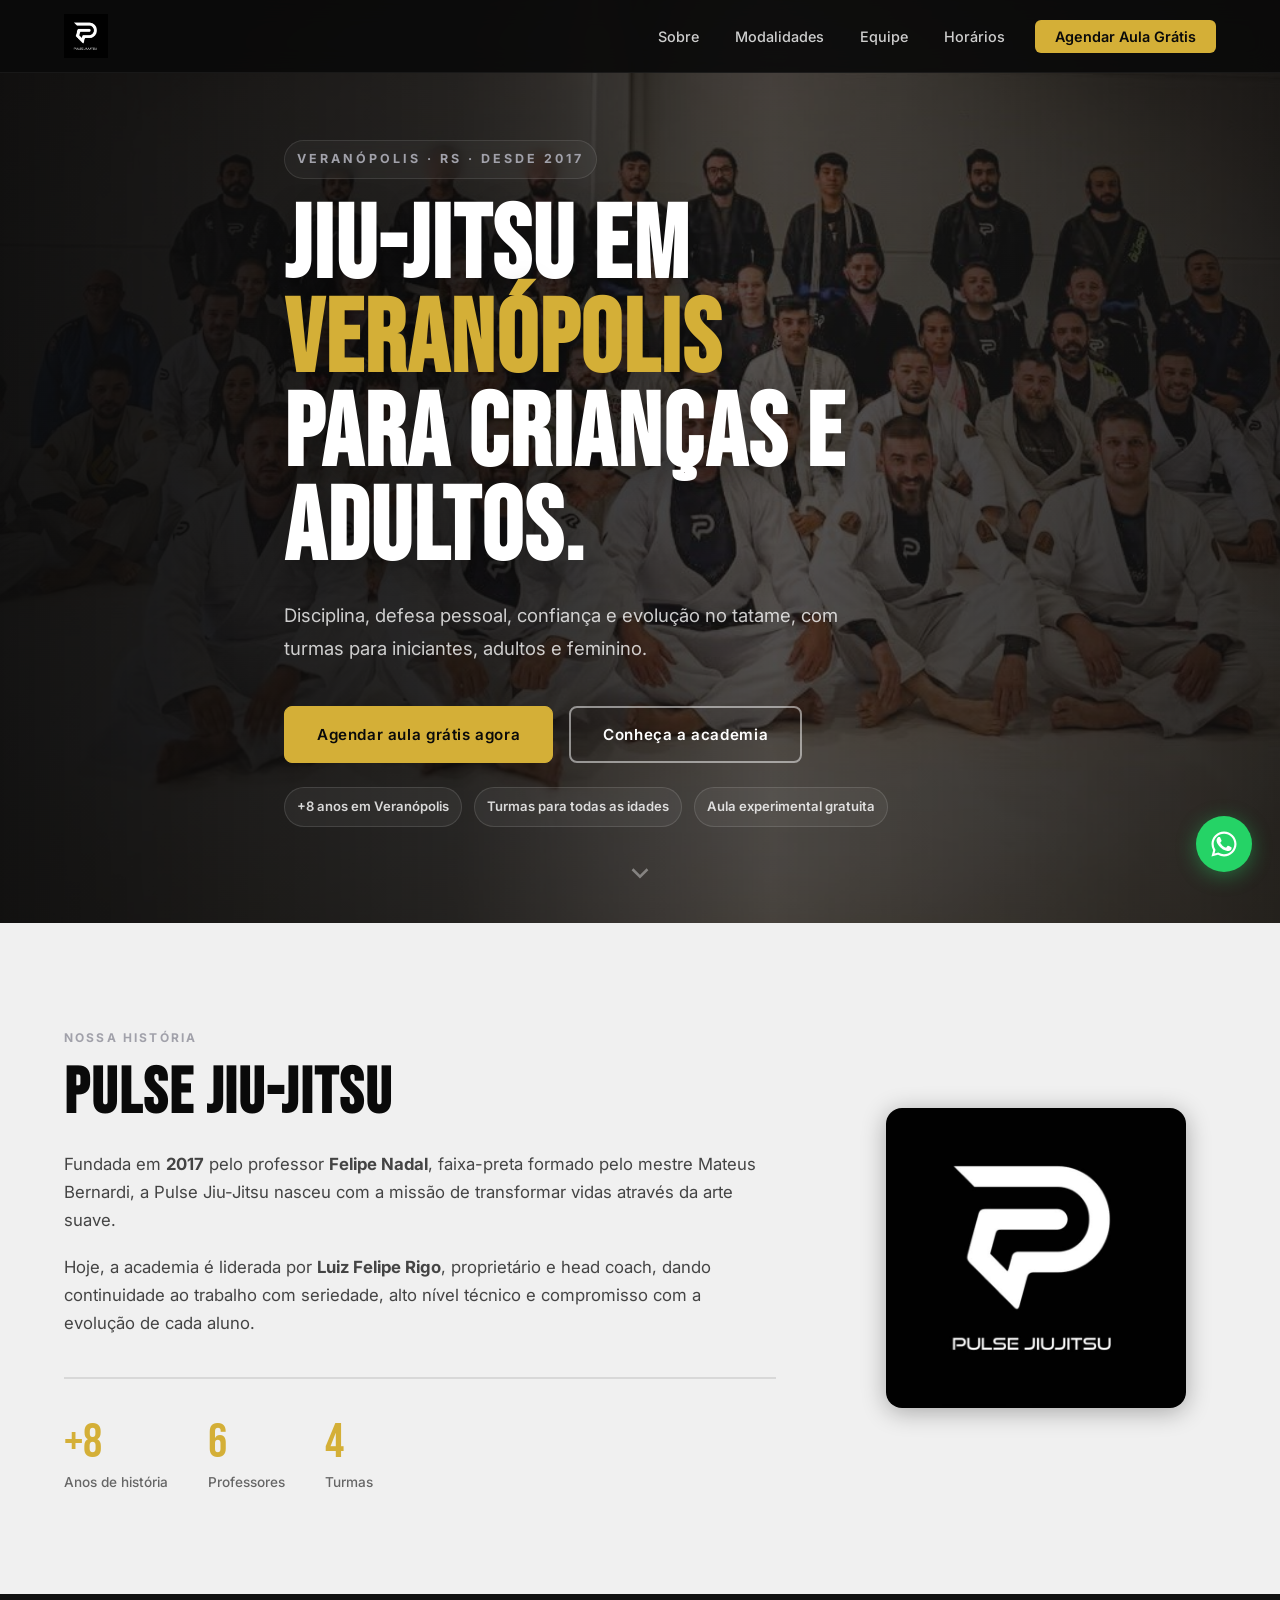
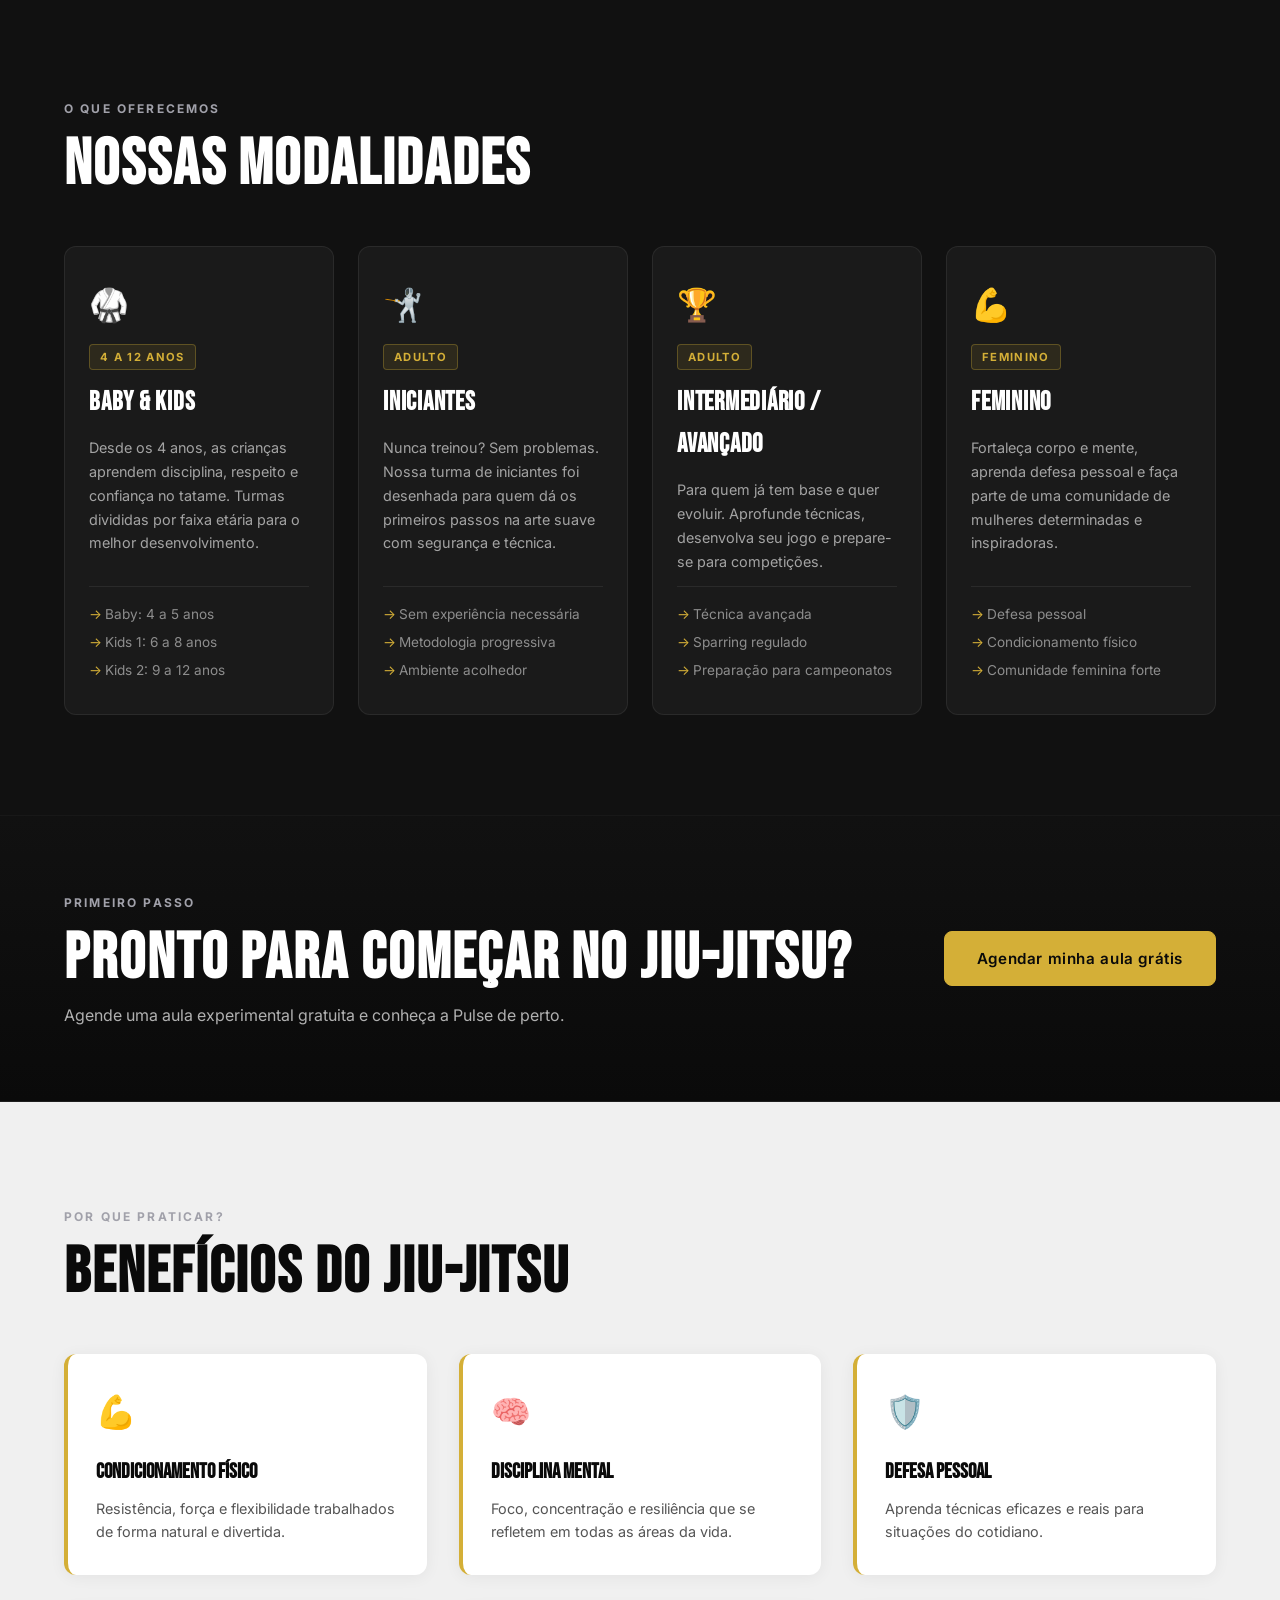
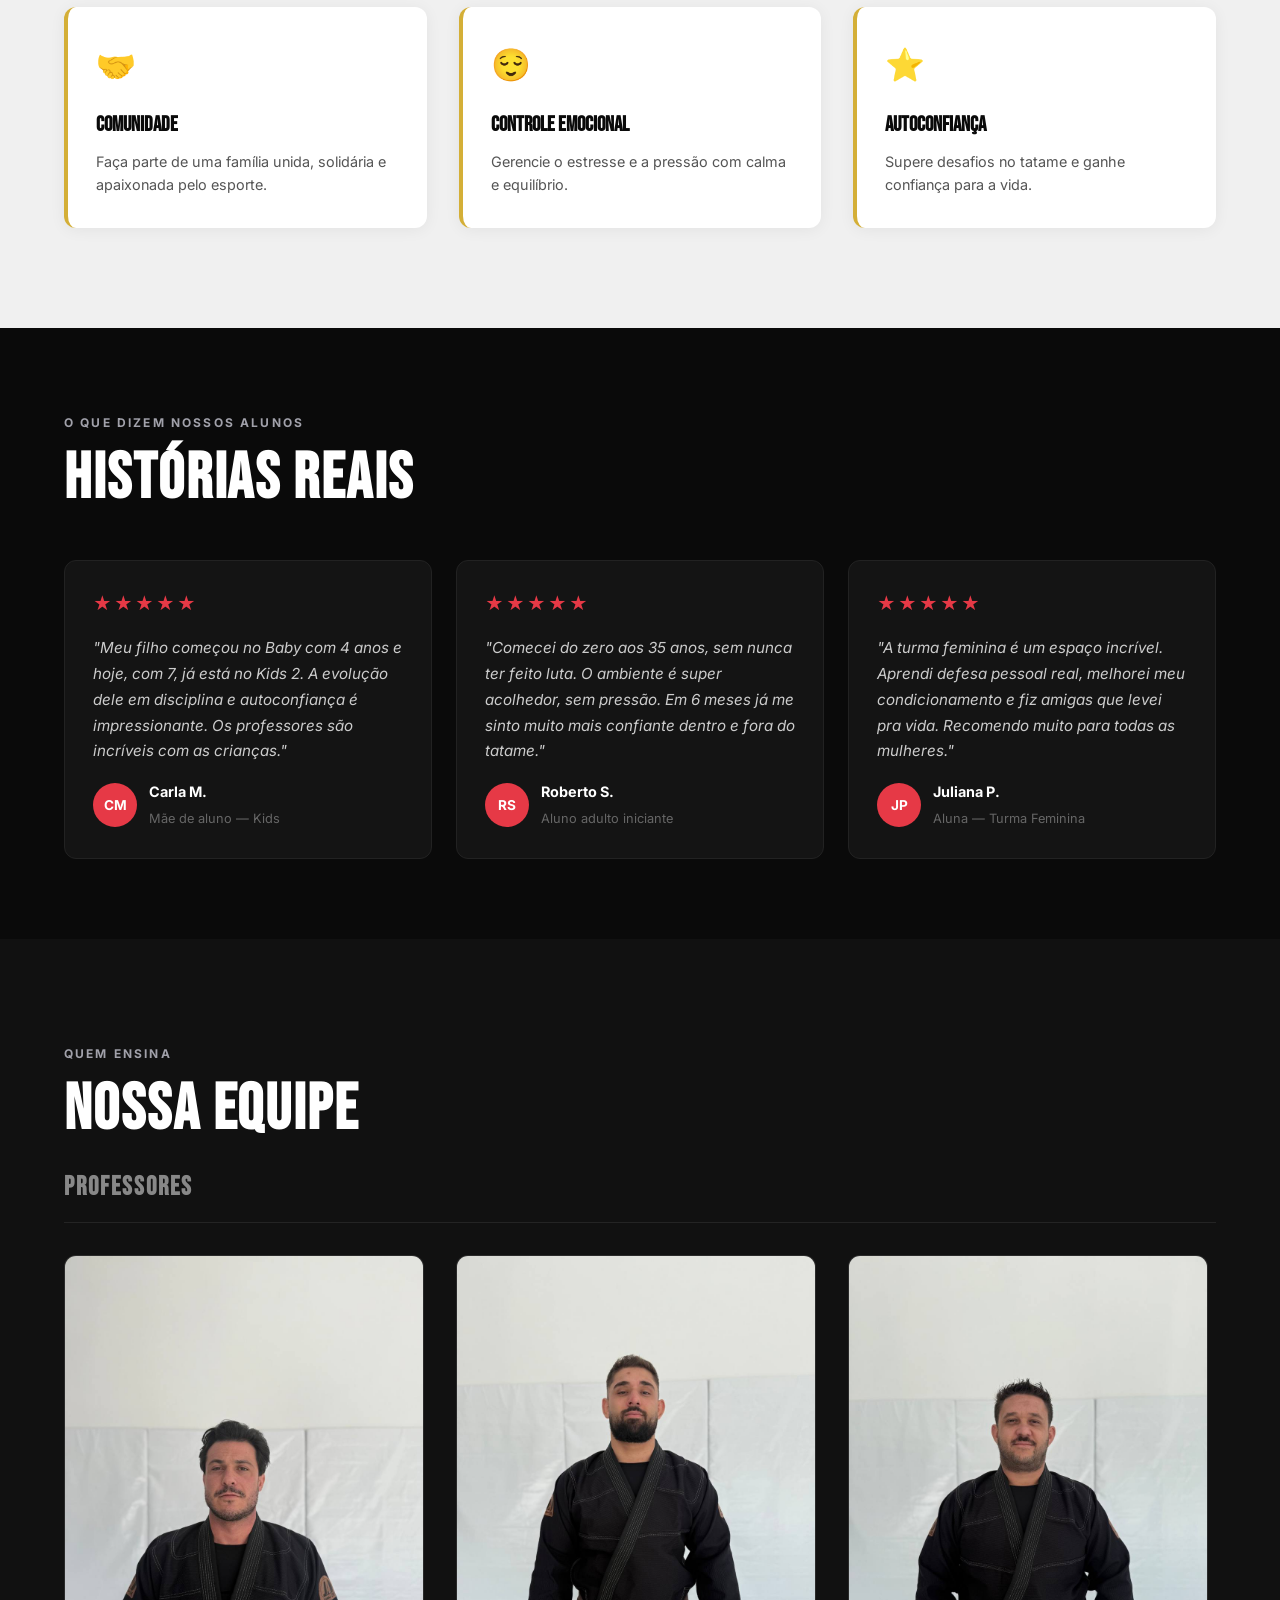
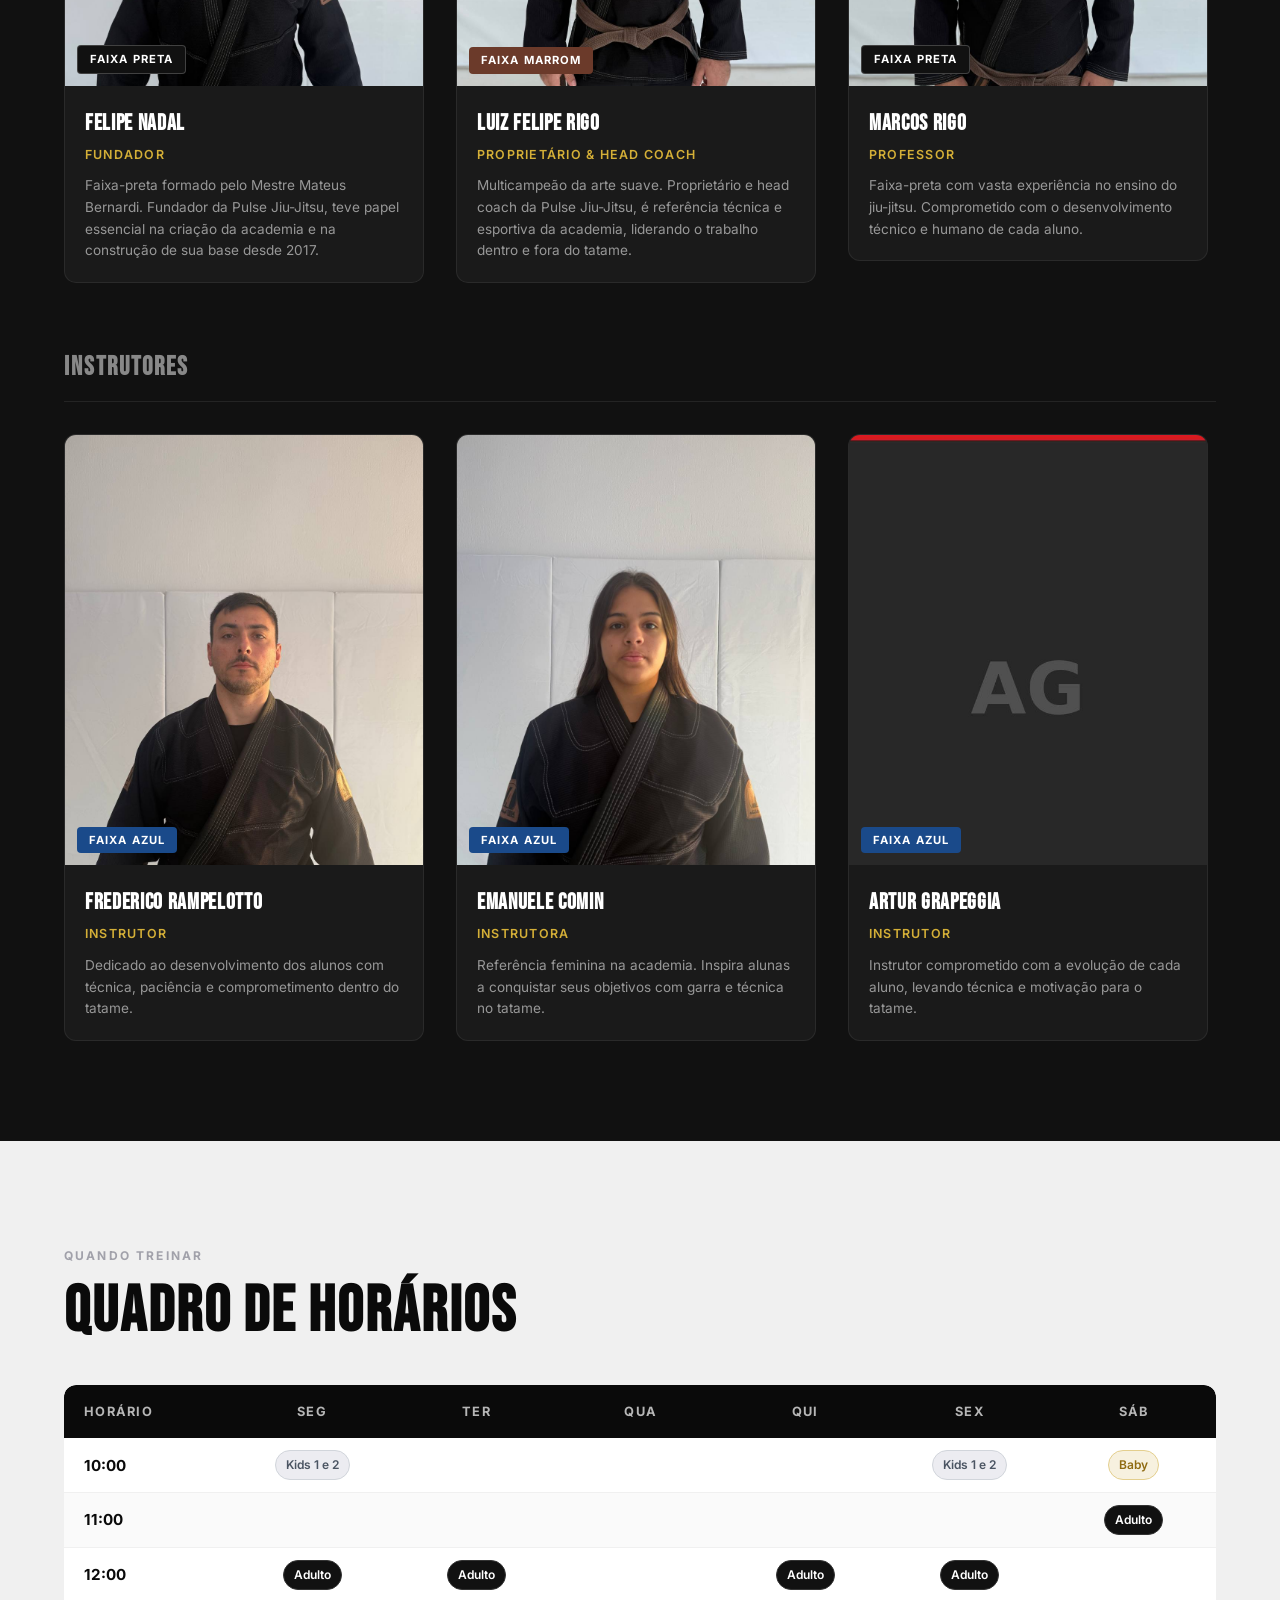
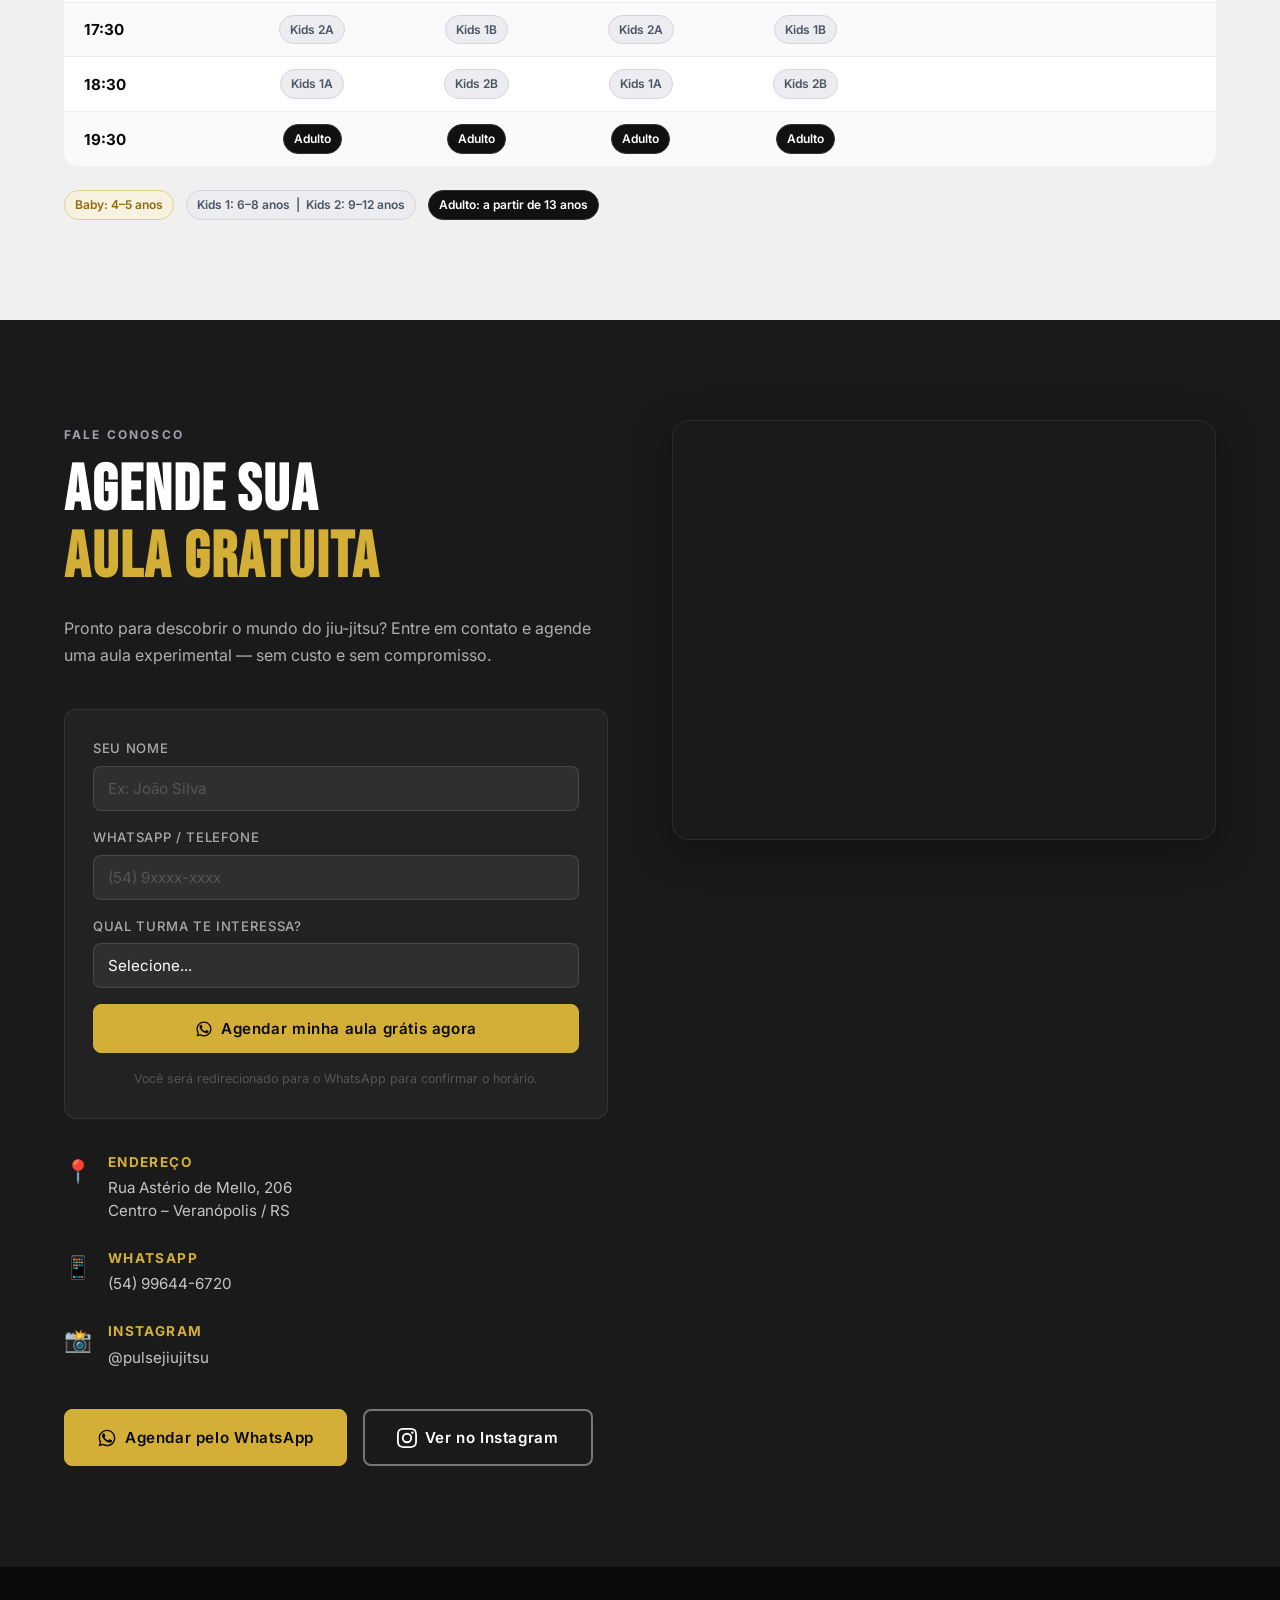
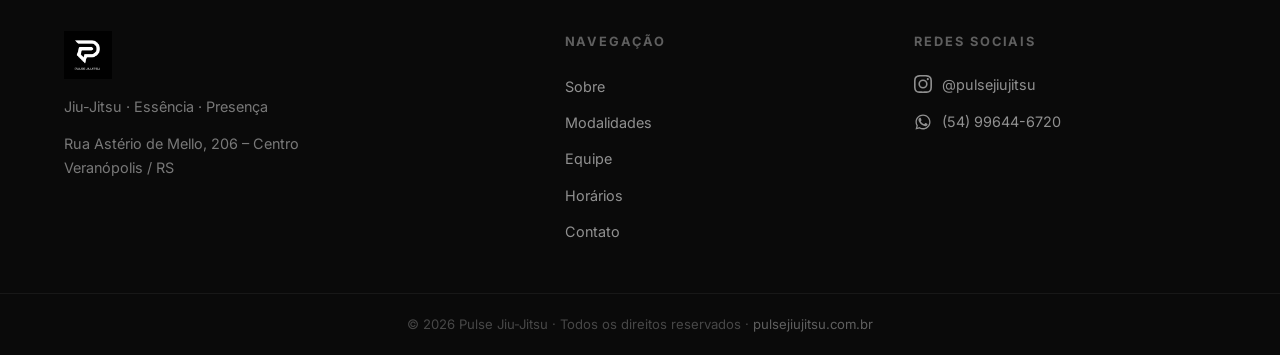
==== commit 4becc0f2: "Atualiza numero do WhatsApp para (54) 99644-6720 Co-Authored-By: Claude Fable 5 <noreply@anthropic.c" ====
--- a/index.html
+++ b/index.html
@@ -1,493 +1,775 @@
 <!DOCTYPE html>
 <html lang="pt-BR">
 <head>
-  <meta charset="UTF-8" />
-  <meta name="viewport" content="width=device-width, initial-scale=1.0" />
-  <meta name="description" content="Pulse Jiu-Jitsu – Academia de Jiu-Jitsu em Veranópolis/RS. Turmas para Baby, Kids, Adulto e Feminino. Venha treinar conosco!" />
-  <meta name="keywords" content="jiu-jitsu, academia, veranópolis, RS, BJJ, Pulse, artes marciais" />
-  <meta property="og:title" content="Pulse Jiu-Jitsu – Veranópolis/RS" />
-  <meta property="og:description" content="Onde a transformação começa no tatame. Venha evoluir conosco." />
-  <meta property="og:image" content="images/logo.png" />
-  <title>Pulse Jiu-Jitsu | Veranópolis – RS</title>
-  <link rel="icon" type="image/png" href="images/logo.png" />
-  <link rel="preconnect" href="https://fonts.googleapis.com" />
-  <link rel="preconnect" href="https://fonts.gstatic.com" crossorigin />
-  <link href="https://fonts.googleapis.com/css2?family=Bebas+Neue&family=Inter:wght@300;400;500;600;700&display=swap" rel="stylesheet" />
-  <link rel="stylesheet" href="css/style.css" />
-  <script type="application/ld+json">
-  {
-    "@context": "https://schema.org",
-    "@type": "SportsActivityLocation",
-    "name": "Pulse Jiu-Jitsu",
-    "image": "https://pulsejiujitsu.com.br/images/logo.png",
-    "url": "https://pulsejiujitsu.com.br",
-    "telephone": "+5554996446720",
-    "priceRange": "$$",
-    "address": {
-      "@type": "PostalAddress",
-      "streetAddress": "Rua Astério de Mello, 206",
-      "addressLocality": "Veranópolis",
-      "addressRegion": "RS",
-      "postalCode": "95330-000",
-      "addressCountry": "BR"
-    },
-    "sameAs": ["https://instagram.com/pulsejiujitsu"],
-    "openingHoursSpecification": [
-      {"@type":"OpeningHoursSpecification","dayOfWeek":["Monday","Tuesday","Wednesday","Thursday","Friday"],"opens":"10:00","closes":"20:30"},
-      {"@type":"OpeningHoursSpecification","dayOfWeek":"Saturday","opens":"10:00","closes":"12:00"}
-    ]
-  }
-  </script>
+<meta charset="UTF-8" />
+<meta name="viewport" content="width=device-width, initial-scale=1.0" />
+<meta name="description" content="Jiu-Jitsu em Veranópolis para crianças e adultos. Agende sua aula experimental gratuita na Pulse Jiu-Jitsu." />
+<meta name="keywords" content="jiu-jitsu, academia, veranópolis, RS, BJJ, Pulse, artes marciais" />
+<meta property="og:title" content="Pulse Jiu-Jitsu – Veranópolis/RS" />
+<meta property="og:description" content="Jiu-Jitsu em Veranópolis para crianças e adultos. Aula experimental gratuita na Pulse Jiu-Jitsu." />
+<meta property="og:image" content="logo.png" />
+<title>Pulse Jiu-Jitsu | Academia de Jiu-Jitsu em Veranópolis</title>
+<link rel="icon" type="image/png" href="logo.png" />
+<link rel="preconnect" href="https://fonts.googleapis.com" />
+<link rel="preconnect" href="https://fonts.gstatic.com" crossorigin />
+<link href="https://fonts.googleapis.com/css2?family=Bebas+Neue&family=Inter:wght@300;400;500;600;700&display=swap" rel="stylesheet" />
+<link rel="stylesheet" href="style.css" />
+
+<!-- ================================================
+     META PIXEL — substitua SEU_PIXEL_ID pelo seu ID
+     Encontre em: Gerenciador de Anúncios → Fontes de Dados → Pixels
+     ================================================ -->
+<!--
+<script>
+!function(f,b,e,v,n,t,s)
+{if(f.fbq)return;n=f.fbq=function(){n.callMethod?
+n.callMethod.apply(n,arguments):n.queue.push(arguments)};
+if(!f._fbq)f._fbq=n;n.push=n;n.loaded=!0;n.version='2.0';
+n.queue=[];t=b.createElement(e);t.async=!0;
+t.src=v;s=b.getElementsByTagName(e)[0];
+s.parentNode.insertBefore(t,s)}(window, document,'script',
+'https://connect.facebook.net/en_US/fbevents.js');
+fbq('init', 'SEU_PIXEL_ID');
+fbq('track', 'PageView');
+</script>
+<noscript><img height="1" width="1" style="display:none"
+src="https://www.facebook.com/tr?id=SEU_PIXEL_ID&ev=PageView&noscript=1"
+/></noscript>
+-->
+<!-- FIM META PIXEL -->
+
 </head>
 <body>
 
-  <!-- ===== HEADER ===== -->
-  <header class="header" id="header">
-    <div class="container header__inner">
-      <a href="#hero" class="header__logo">
-        <img src="images/logo.png" alt="Pulse Jiu-Jitsu" />
-      </a>
-      <nav class="nav" id="nav">
-        <ul class="nav__list">
-          <li><a href="#sobre" class="nav__link">Sobre</a></li>
-          <li><a href="#modalidades" class="nav__link">Modalidades</a></li>
-          <li><a href="#professores" class="nav__link">Professores</a></li>
-          <li><a href="#horarios" class="nav__link">Horários</a></li>
-          <li><a href="#contato" class="nav__link nav__link--cta">Aula Grátis</a></li>
+<!-- ===== HEADER ===== -->
+<header class="header" id="header">
+  <div class="container header__inner">
+    <a href="#hero" class="header__logo">
+      <img src="logo.png" alt="Pulse Jiu-Jitsu" />
+    </a>
+    <nav class="nav" id="nav">
+      <ul class="nav__list">
+        <li><a href="#sobre" class="nav__link">Sobre</a></li>
+        <li><a href="#modalidades" class="nav__link">Modalidades</a></li>
+        <li><a href="#professores" class="nav__link">Equipe</a></li>
+        <li><a href="#horarios" class="nav__link">Horários</a></li>
+        <li><a href="#contato" class="nav__link nav__link--cta">Agendar Aula Grátis</a></li>
+      </ul>
+    </nav>
+    <button class="hamburger" id="hamburger" aria-label="Menu">
+      <span></span><span></span><span></span>
+    </button>
+  </div>
+</header>
+
+<!-- ===== HERO ===== -->
+<section class="hero" id="hero">
+  <div class="hero__bg"></div>
+  <div class="container hero__content">
+    <span class="hero__eyebrow">Veranópolis · RS · desde 2017</span>
+    <h1 class="hero__title">
+      Jiu-Jitsu em <span class="text-red">Veranópolis</span><br>para crianças e adultos.
+    </h1>
+    <p class="hero__subtitle">
+      Disciplina, defesa pessoal, confiança e evolução no tatame, com turmas para iniciantes, adultos e feminino.
+    </p>
+    <div class="hero__actions">
+      <a href="#contato" class="btn btn--red">Agendar aula grátis agora</a>
+      <a href="#sobre" class="btn btn--outline">Conheça a academia</a>
+    </div>
+    <div class="hero__proofs">
+      <span class="hero__proof">+8 anos em Veranópolis</span>
+      <span class="hero__proof">Turmas para todas as idades</span>
+      <span class="hero__proof">Aula experimental gratuita</span>
+    </div>
+  </div>
+  <a href="#sobre" class="hero__scroll" aria-label="Rolar para baixo">
+    <svg viewBox="0 0 24 24" fill="none" stroke="currentColor" stroke-width="2">
+      <polyline points="6 9 12 15 18 9"></polyline>
+    </svg>
+  </a>
+</section>
+
+<!-- ===== SOBRE ===== -->
+<section class="sobre" id="sobre">
+  <div class="container sobre__inner">
+    <div class="sobre__text">
+      <span class="section-label">Nossa história</span>
+      <h2 class="section-title">Pulse Jiu-Jitsu</h2>
+      <p>
+        Fundada em <strong>2017</strong> pelo professor <strong>Felipe Nadal</strong>, faixa-preta formado pelo mestre Mateus Bernardi, a Pulse Jiu-Jitsu nasceu com a missão de transformar vidas através da arte suave.
+      </p>
+      <p>
+        Hoje, a academia é liderada por <strong>Luiz Felipe Rigo</strong>, proprietário e head coach, dando continuidade ao trabalho com seriedade, alto nível técnico e compromisso com a evolução de cada aluno.
+      </p>
+      <div class="sobre__stats">
+        <div class="stat">
+          <span class="stat__number">+8</span>
+          <span class="stat__label">Anos de história</span>
+        </div>
+        <div class="stat">
+          <span class="stat__number">6</span>
+          <span class="stat__label">Professores</span>
+        </div>
+        <div class="stat">
+          <span class="stat__number">4</span>
+          <span class="stat__label">Turmas</span>
+        </div>
+      </div>
+    </div>
+    <div class="sobre__logo">
+      <img src="logo.png" alt="Pulse Jiu-Jitsu" class="sobre__logo-img" />
+    </div>
+  </div>
+</section>
+
+<!-- ===== MODALIDADES ===== -->
+<section class="modalidades" id="modalidades">
+  <div class="container">
+    <span class="section-label section-label--light">O que oferecemos</span>
+    <h2 class="section-title section-title--light">Nossas Modalidades</h2>
+    <div class="cards">
+      <div class="card">
+        <div class="card__icon">🥋</div>
+        <div class="card__badge">4 a 12 anos</div>
+        <h3 class="card__title">Baby &amp; Kids</h3>
+        <p class="card__text">
+          Desde os 4 anos, as crianças aprendem disciplina, respeito e confiança no tatame. Turmas divididas por faixa etária para o melhor desenvolvimento.
+        </p>
+        <ul class="card__list">
+          <li>Baby: 4 a 5 anos</li>
+          <li>Kids 1: 6 a 8 anos</li>
+          <li>Kids 2: 9 a 12 anos</li>
         </ul>
-      </nav>
-      <button class="hamburger" id="hamburger" aria-label="Menu">
-        <span></span><span></span><span></span>
-      </button>
-    </div>
-  </header>
-
-  <!-- ===== HERO ===== -->
-  <section class="hero" id="hero">
-    <div class="hero__bg"></div>
-    <div class="container hero__content">
-      <span class="hero__eyebrow">Veranópolis · RS · desde 2017</span>
-      <h1 class="hero__title">Onde a transformação<br><span class="text-red">começa no tatame.</span></h1>
-      <p class="hero__subtitle">Jiu-Jitsu para todas as idades — Baby, Kids, Adulto e Feminino.<br>Venha evoluir com a gente.</p>
-      <div class="hero__actions">
-        <a href="#contato" class="btn btn--red">Agende sua aula grátis</a>
-        <a href="#sobre" class="btn btn--outline">Conheça a academia</a>
-      </div>
-    </div>
-    <a href="#sobre" class="hero__scroll" aria-label="Rolar para baixo">
-      <svg viewBox="0 0 24 24" fill="none" stroke="currentColor" stroke-width="2"><polyline points="6 9 12 15 18 9"/></svg>
-    </a>
-  </section>
-
-  <!-- ===== SOBRE ===== -->
-  <section class="sobre" id="sobre">
-    <div class="container sobre__inner">
-      <div class="sobre__text">
-        <span class="section-label">Nossa história</span>
-        <h2 class="section-title">Pulse Jiu-Jitsu</h2>
-        <p>Fundada em <strong>2017</strong> pelo professor <strong>Felipe Nadal</strong>, faixa‑preta formado pelo mestre Mateus Bernardi, a Pulse Jiu-Jitsu nasceu com uma missão clara: transformar vidas através da arte suave.</p>
-        <p>Hoje, com uma equipe de professores campeões e uma comunidade unida, somos referência em jiu-jitsu no Vale dos Vinhedos. Seja você um iniciante curioso ou um atleta experiente, aqui você encontra o ambiente certo para evoluir.</p>
-        <div class="sobre__stats">
-          <div class="stat">
-            <span class="stat__number">+8</span>
-            <span class="stat__label">Anos de história</span>
-          </div>
-          <div class="stat">
-            <span class="stat__number">6</span>
-            <span class="stat__label">Professores</span>
-          </div>
-          <div class="stat">
-            <span class="stat__number">4</span>
-            <span class="stat__label">Turmas</span>
-          </div>
-        </div>
-      </div>
-      <div class="sobre__logo">
-        <img src="images/logo.png" alt="Pulse Jiu-Jitsu" class="sobre__logo-img" />
-      </div>
-    </div>
-  </section>
-
-  <!-- ===== MODALIDADES ===== -->
-  <section class="modalidades" id="modalidades">
-    <div class="container">
-      <span class="section-label section-label--light">O que oferecemos</span>
-      <h2 class="section-title section-title--light">Nossas Modalidades</h2>
-      <div class="cards">
-
-        <div class="card">
-          <div class="card__icon">🥋</div>
-          <div class="card__badge">4 a 12 anos</div>
-          <h3 class="card__title">Baby &amp; Kids</h3>
-          <p class="card__text">Desde os 4 anos, as crianças aprendem disciplina, respeito e confiança no tatame. Turmas divididas por faixa etária para o melhor desenvolvimento.</p>
-          <ul class="card__list">
-            <li>Baby: 4 a 5 anos</li>
-            <li>Kids 1: 6 a 8 anos</li>
-            <li>Kids 2: 9 a 12 anos</li>
-          </ul>
-        </div>
-
-        <div class="card">
-          <div class="card__icon">🤺</div>
-          <div class="card__badge">Adulto</div>
-          <h3 class="card__title">Iniciantes</h3>
-          <p class="card__text">Nunca treinou? Sem problemas. Nossa turma de iniciantes foi desenhada para quem dá os primeiros passos na arte suave com segurança e técnica.</p>
-          <ul class="card__list">
-            <li>Sem experiência necessária</li>
-            <li>Metodologia progressiva</li>
-            <li>Ambiente acolhedor</li>
-          </ul>
-        </div>
-
-        <div class="card">
-          <div class="card__icon">🏆</div>
-          <div class="card__badge">Adulto</div>
-          <h3 class="card__title">Intermediário / Avançado</h3>
-          <p class="card__text">Para quem já tem base e quer evoluir. Aprofunde técnicas, desenvolva seu jogo e prepare-se para competições.</p>
-          <ul class="card__list">
-            <li>Técnica avançada</li>
-            <li>Sparring regulado</li>
-            <li>Preparação para campeonatos</li>
-          </ul>
-        </div>
-
-        <div class="card">
-          <div class="card__icon">💪</div>
-          <div class="card__badge">Feminino</div>
-          <h3 class="card__title">Feminino</h3>
-          <p class="card__text">Fortaleça corpo e mente, aprenda defesa pessoal e faça parte de uma comunidade de mulheres determinadas e inspiradoras.</p>
-          <ul class="card__list">
-            <li>Defesa pessoal</li>
-            <li>Condicionamento físico</li>
-            <li>Comunidade feminina forte</li>
-          </ul>
-        </div>
-
-      </div>
-    </div>
-  </section>
-
-  <!-- ===== BENEFÍCIOS ===== -->
-  <section class="beneficios" id="beneficios">
-    <div class="container">
-      <span class="section-label">Por que praticar?</span>
-      <h2 class="section-title">Benefícios do Jiu-Jitsu</h2>
-      <div class="beneficios__grid">
-        <div class="beneficio">
-          <span class="beneficio__icon">💪</span>
-          <h4>Condicionamento Físico</h4>
-          <p>Resistência, força e flexibilidade trabalhados de forma natural e divertida.</p>
-        </div>
-        <div class="beneficio">
-          <span class="beneficio__icon">🧠</span>
-          <h4>Disciplina Mental</h4>
-          <p>Foco, concentração e resiliência que se refletem em todas as áreas da vida.</p>
-        </div>
-        <div class="beneficio">
-          <span class="beneficio__icon">🛡️</span>
-          <h4>Defesa Pessoal</h4>
-          <p>Aprenda técnicas eficazes e reais para situações do cotidiano.</p>
-        </div>
-        <div class="beneficio">
-          <span class="beneficio__icon">🤝</span>
-          <h4>Comunidade</h4>
-          <p>Faça parte de uma família unida, solidária e apaixonada pelo esporte.</p>
-        </div>
-        <div class="beneficio">
-          <span class="beneficio__icon">😌</span>
-          <h4>Controle Emocional</h4>
-          <p>Gerencie o estresse e a pressão com calma e equilíbrio.</p>
-        </div>
-        <div class="beneficio">
-          <span class="beneficio__icon">⭐</span>
-          <h4>Autoconfiança</h4>
-          <p>Supere desafios no tatame e ganhe confiança para a vida.</p>
-        </div>
-      </div>
-    </div>
-  </section>
-
-  <!-- ===== PROFESSORES ===== -->
-  <section class="professores" id="professores">
-    <div class="container">
-      <span class="section-label section-label--light">Quem ensina</span>
-      <h2 class="section-title section-title--light">Nossa Equipe</h2>
-
-      <div class="team__group">
-        <h3 class="team__group-title">Professores</h3>
-        <div class="team team--3">
-
-          <div class="team__card">
-            <div class="team__photo-wrap">
-              <img src="images/prof-felipe.jpg" alt="Felipe Nadal" class="team__photo" loading="lazy" />
-              <span class="team__belt team__belt--black">Faixa Preta</span>
-            </div>
-            <div class="team__info">
-              <h4 class="team__name">Felipe Nadal</h4>
-              <p class="team__role">Fundador &amp; Professor</p>
-              <p class="team__bio">Faixa-preta formado pelo Mestre Mateus Bernardi. Fundou a Pulse Jiu-Jitsu em 2017 com a missão de transformar vidas através do esporte.</p>
-            </div>
-          </div>
-
-          <div class="team__card">
-            <div class="team__photo-wrap">
-              <img src="images/prof-luiz.jpg" alt="Luiz Felipe Rigo" class="team__photo" loading="lazy" />
-              <span class="team__belt team__belt--brown">Faixa Marrom</span>
-            </div>
-            <div class="team__info">
-              <h4 class="team__name">Luiz Felipe Rigo</h4>
-              <p class="team__role">Professor</p>
-              <p class="team__bio">Multicampeão da arte suave. Campeão Pan-Americano e Sul-Americano pelo IBJJF. Referência técnica e esportiva da academia.</p>
-            </div>
-          </div>
-
-          <div class="team__card">
-            <div class="team__photo-wrap">
-              <img src="images/prof-marcos.jpg" alt="Marcos Rigo" class="team__photo" loading="lazy" />
-              <span class="team__belt team__belt--black">Faixa Preta</span>
-            </div>
-            <div class="team__info">
-              <h4 class="team__name">Marcos Rigo</h4>
-              <p class="team__role">Professor</p>
-              <p class="team__bio">Faixa-preta com vasta experiência no ensino do jiu-jitsu. Comprometido com o desenvolvimento técnico e humano de cada aluno.</p>
-            </div>
-          </div>
-
-        </div>
-      </div>
-
-      <div class="team__group">
-        <h3 class="team__group-title">Instrutores</h3>
-        <div class="team team--3">
-
-          <div class="team__card">
-            <div class="team__photo-wrap">
-              <img src="images/prof-fred.jpg" alt="Frederico Rampelotto" class="team__photo" loading="lazy" />
-              <span class="team__belt team__belt--blue">Faixa Azul</span>
-            </div>
-            <div class="team__info">
-              <h4 class="team__name">Frederico Rampelotto</h4>
-              <p class="team__role">Instrutor</p>
-              <p class="team__bio">Dedicado ao desenvolvimento dos alunos com técnica, paciência e comprometimento dentro do tatame.</p>
-            </div>
-          </div>
-
-          <div class="team__card">
-            <div class="team__photo-wrap">
-              <img src="images/prof-emanuele.jpg" alt="Emanuele Comin" class="team__photo" loading="lazy" />
-              <span class="team__belt team__belt--blue">Faixa Azul</span>
-            </div>
-            <div class="team__info">
-              <h4 class="team__name">Emanuele Comin</h4>
-              <p class="team__role">Instrutora</p>
-              <p class="team__bio">Referência feminina na academia. Inspira alunas a conquistar seus objetivos com garra e técnica no tatame.</p>
-            </div>
-          </div>
-
-          <div class="team__card">
-            <div class="team__photo-wrap">
-              <div class="team__photo team__photo--placeholder">AG</div>
-              <span class="team__belt team__belt--blue">Faixa Azul</span>
-            </div>
-            <div class="team__info">
-              <h4 class="team__name">Artur Grapeggia</h4>
-              <p class="team__role">Instrutor</p>
-              <p class="team__bio">Instrutor comprometido com a evolução de cada aluno, levando técnica e motivação para o tatame.</p>
-            </div>
-          </div>
-
-        </div>
-      </div>
-
-    </div>
-  </section>
-
-  <!-- ===== HORÁRIOS ===== -->
-  <section class="horarios" id="horarios">
-    <div class="container">
-      <span class="section-label">Quando treinar</span>
-      <h2 class="section-title">Quadro de Horários</h2>
-      <div class="horarios__wrap">
-        <div class="table-scroll">
-          <table class="schedule">
-            <thead>
-              <tr>
-                <th>Horário</th>
-                <th>Seg</th>
-                <th>Ter</th>
-                <th>Qua</th>
-                <th>Qui</th>
-                <th>Sex</th>
-                <th>Sáb</th>
-              </tr>
-            </thead>
-            <tbody>
-              <tr>
-                <td class="schedule__time">10:00</td>
-                <td><span class="pill pill--kids">Kids 1 e 2</span></td>
-                <td></td>
-                <td></td>
-                <td></td>
-                <td><span class="pill pill--kids">Kids 1 e 2</span></td>
-                <td><span class="pill pill--baby">Baby</span></td>
-              </tr>
-              <tr>
-                <td class="schedule__time">11:00</td>
-                <td></td>
-                <td></td>
-                <td></td>
-                <td></td>
-                <td></td>
-                <td><span class="pill pill--adulto">Adulto</span></td>
-              </tr>
-              <tr>
-                <td class="schedule__time">12:00</td>
-                <td><span class="pill pill--adulto">Adulto</span></td>
-                <td><span class="pill pill--adulto">Adulto</span></td>
-                <td></td>
-                <td><span class="pill pill--adulto">Adulto</span></td>
-                <td><span class="pill pill--adulto">Adulto</span></td>
-                <td></td>
-              </tr>
-              <tr>
-                <td class="schedule__time">17:30</td>
-                <td><span class="pill pill--kids">Kids 2A</span></td>
-                <td><span class="pill pill--kids">Kids 1B</span></td>
-                <td><span class="pill pill--kids">Kids 2A</span></td>
-                <td><span class="pill pill--kids">Kids 1B</span></td>
-                <td></td>
-                <td></td>
-              </tr>
-              <tr>
-                <td class="schedule__time">18:30</td>
-                <td><span class="pill pill--kids">Kids 1A</span></td>
-                <td><span class="pill pill--kids">Kids 2B</span></td>
-                <td><span class="pill pill--kids">Kids 1A</span></td>
-                <td><span class="pill pill--kids">Kids 2B</span></td>
-                <td></td>
-                <td></td>
-              </tr>
-              <tr>
-                <td class="schedule__time">19:30</td>
-                <td><span class="pill pill--adulto">Adulto</span></td>
-                <td><span class="pill pill--adulto">Adulto</span></td>
-                <td><span class="pill pill--adulto">Adulto</span></td>
-                <td><span class="pill pill--adulto">Adulto</span></td>
-                <td></td>
-                <td></td>
-              </tr>
-            </tbody>
-          </table>
-        </div>
-        <div class="horarios__legend">
-          <span class="pill pill--baby">Baby: 4–5 anos</span>
-          <span class="pill pill--kids">Kids 1: 6–8 anos &nbsp;|&nbsp; Kids 2: 9–12 anos</span>
-          <span class="pill pill--adulto">Adulto: a partir de 13 anos</span>
-        </div>
-      </div>
-    </div>
-  </section>
-
-  <!-- ===== CONTATO ===== -->
-  <section class="contato" id="contato">
-    <div class="container contato__inner">
-      <div class="contato__info">
-        <span class="section-label section-label--light">Fale conosco</span>
-        <h2 class="section-title section-title--light">Agende sua<br><span class="text-red">Aula Gratuita</span></h2>
-        <p class="contato__desc">Pronto para descobrir o mundo do jiu-jitsu? Entre em contato e agende uma aula experimental — sem custo e sem compromisso!</p>
-
-        <div class="contato__items">
-          <div class="contato__item">
-            <span class="contato__icon">📍</span>
-            <div>
-              <strong>Endereço</strong>
-              <p>Rua Astério de Mello, 206<br>Centro – Veranópolis / RS</p>
-            </div>
-          </div>
-          <div class="contato__item">
-            <span class="contato__icon">📱</span>
-            <div>
-              <strong>WhatsApp</strong>
-              <p><a href="https://wa.me/5554996446720" target="_blank" rel="noopener">(54) 99644-6720</a></p>
-            </div>
-          </div>
-          <div class="contato__item">
-            <span class="contato__icon">📸</span>
-            <div>
-              <strong>Instagram</strong>
-              <p><a href="https://instagram.com/pulsejiujitsu" target="_blank" rel="noopener">@pulsejiujitsu</a></p>
-            </div>
-          </div>
-        </div>
-
-        <div class="contato__ctas">
-          <a href="https://wa.me/5554996446720?text=Olá!%20Quero%20agendar%20uma%20aula%20experimental%20na%20Pulse%20Jiu-Jitsu!" target="_blank" rel="noopener" class="btn btn--red btn--icon">
-            <svg viewBox="0 0 24 24" fill="currentColor"><path d="M17.472 14.382c-.297-.149-1.758-.867-2.03-.967-.273-.099-.471-.148-.67.15-.197.297-.767.966-.94 1.164-.173.199-.347.223-.644.075-.297-.15-1.255-.463-2.39-1.475-.883-.788-1.48-1.761-1.653-2.059-.173-.297-.018-.458.13-.606.134-.133.298-.347.446-.52.149-.174.198-.298.298-.497.099-.198.05-.371-.025-.52-.075-.149-.669-1.612-.916-2.207-.242-.579-.487-.5-.669-.51-.173-.008-.371-.01-.57-.01-.198 0-.52.074-.792.372-.272.297-1.04 1.016-1.04 2.479 0 1.462 1.065 2.875 1.213 3.074.149.198 2.096 3.2 5.077 4.487.709.306 1.262.489 1.694.625.712.227 1.36.195 1.871.118.571-.085 1.758-.719 2.006-1.413.248-.694.248-1.289.173-1.413-.074-.124-.272-.198-.57-.347z"/><path d="M12.004 2C6.477 2 2.002 6.479 2 12.01a9.98 9.98 0 001.334 5.005L2 22l5.143-1.311A9.97 9.97 0 0012.004 22C17.531 22 22 17.523 22 12c0-5.522-4.469-10-9.996-10zm0 18.162a8.289 8.289 0 01-4.224-1.155l-.303-.18-3.051.779.807-2.966-.198-.317A8.272 8.272 0 013.733 12c0-4.561 3.712-8.273 8.271-8.273 4.558 0 8.27 3.712 8.27 8.273 0 4.558-3.712 8.162-8.27 8.162z"/></svg>
-            Falar no WhatsApp
-          </a>
-          <a href="https://instagram.com/pulsejiujitsu" target="_blank" rel="noopener" class="btn btn--outline-light btn--icon">
-            <svg viewBox="0 0 24 24" fill="currentColor"><path d="M12 2.163c3.204 0 3.584.012 4.85.07 3.252.148 4.771 1.691 4.919 4.919.058 1.265.069 1.645.069 4.849 0 3.205-.012 3.584-.069 4.849-.149 3.225-1.664 4.771-4.919 4.919-1.266.058-1.644.07-4.85.07-3.204 0-3.584-.012-4.849-.07-3.26-.149-4.771-1.699-4.919-4.92-.058-1.265-.07-1.644-.07-4.849 0-3.204.013-3.583.07-4.849.149-3.227 1.664-4.771 4.919-4.919 1.266-.057 1.645-.069 4.849-.069zM12 0C8.741 0 8.333.014 7.053.072 2.695.272.273 2.69.073 7.052.014 8.333 0 8.741 0 12c0 3.259.014 3.668.072 4.948.2 4.358 2.618 6.78 6.98 6.98C8.333 23.986 8.741 24 12 24c3.259 0 3.668-.014 4.948-.072 4.354-.2 6.782-2.618 6.979-6.98.059-1.28.073-1.689.073-4.948 0-3.259-.014-3.667-.072-4.947-.196-4.354-2.617-6.78-6.979-6.98C15.668.014 15.259 0 12 0zm0 5.838a6.162 6.162 0 100 12.324 6.162 6.162 0 000-12.324zM12 16a4 4 0 110-8 4 4 0 010 8zm6.406-11.845a1.44 1.44 0 100 2.881 1.44 1.44 0 000-2.881z"/></svg>
-            Ver no Instagram
-          </a>
-        </div>
-      </div>
-
-      <div class="contato__map">
-        <iframe
-          src="https://www.google.com/maps/embed?pb=!1m18!1m12!1m3!1d3524.9!2d-51.5416!3d-28.9380!2m3!1f0!2f0!3f0!3m2!1i1024!2i768!4f13.1!3m3!1m2!1s0x0%3A0x0!2zMjjCsDU2JzE2LjkiUyA1McKwMzInMzAuMiJX!5e0!3m2!1spt-BR!2sbr!4v1234567890"
-          width="100%"
-          height="100%"
-          style="border:0;"
-          allowfullscreen=""
-          loading="lazy"
-          referrerpolicy="no-referrer-when-downgrade"
-          title="Localização Pulse Jiu-Jitsu">
-        </iframe>
-      </div>
-    </div>
-  </section>
-
-  <!-- ===== FOOTER ===== -->
-  <footer class="footer">
-    <div class="container footer__inner">
-      <div class="footer__brand">
-        <img src="images/logo.png" alt="Pulse Jiu-Jitsu" class="footer__logo" />
-        <p>Jiu-Jitsu · Essência · Presença</p>
-        <p class="footer__address">Rua Astério de Mello, 206 – Centro<br>Veranópolis / RS</p>
-      </div>
-      <div class="footer__links">
-        <h4>Navegação</h4>
-        <ul>
-          <li><a href="#sobre">Sobre</a></li>
-          <li><a href="#modalidades">Modalidades</a></li>
-          <li><a href="#professores">Professores</a></li>
-          <li><a href="#horarios">Horários</a></li>
-          <li><a href="#contato">Contato</a></li>
+      </div>
+      <div class="card">
+        <div class="card__icon">🤺</div>
+        <div class="card__badge">Adulto</div>
+        <h3 class="card__title">Iniciantes</h3>
+        <p class="card__text">
+          Nunca treinou? Sem problemas. Nossa turma de iniciantes foi desenhada para quem dá os primeiros passos na arte suave com segurança e técnica.
+        </p>
+        <ul class="card__list">
+          <li>Sem experiência necessária</li>
+          <li>Metodologia progressiva</li>
+          <li>Ambiente acolhedor</li>
         </ul>
       </div>
-      <div class="footer__social">
-        <h4>Redes Sociais</h4>
-        <div class="footer__social-links">
-          <a href="https://instagram.com/pulsejiujitsu" target="_blank" rel="noopener" aria-label="Instagram">
-            <svg viewBox="0 0 24 24" fill="currentColor"><path d="M12 2.163c3.204 0 3.584.012 4.85.07 3.252.148 4.771 1.691 4.919 4.919.058 1.265.069 1.645.069 4.849 0 3.205-.012 3.584-.069 4.849-.149 3.225-1.664 4.771-4.919 4.919-1.266.058-1.644.07-4.85.07-3.204 0-3.584-.012-4.849-.07-3.26-.149-4.771-1.699-4.919-4.92-.058-1.265-.07-1.644-.07-4.849 0-3.204.013-3.583.07-4.849.149-3.227 1.664-4.771 4.919-4.919 1.266-.057 1.645-.069 4.849-.069zM12 0C8.741 0 8.333.014 7.053.072 2.695.272.273 2.69.073 7.052.014 8.333 0 8.741 0 12c0 3.259.014 3.668.072 4.948.2 4.358 2.618 6.78 6.98 6.98C8.333 23.986 8.741 24 12 24c3.259 0 3.668-.014 4.948-.072 4.354-.2 6.782-2.618 6.979-6.98.059-1.28.073-1.689.073-4.948 0-3.259-.014-3.667-.072-4.947-.196-4.354-2.617-6.78-6.979-6.98C15.668.014 15.259 0 12 0zm0 5.838a6.162 6.162 0 100 12.324 6.162 6.162 0 000-12.324zM12 16a4 4 0 110-8 4 4 0 010 8zm6.406-11.845a1.44 1.44 0 100 2.881 1.44 1.44 0 000-2.881z"/></svg>
-            @pulsejiujitsu
-          </a>
-          <a href="https://wa.me/5554996446720" target="_blank" rel="noopener" aria-label="WhatsApp">
-            <svg viewBox="0 0 24 24" fill="currentColor"><path d="M17.472 14.382c-.297-.149-1.758-.867-2.03-.967-.273-.099-.471-.148-.67.15-.197.297-.767.966-.94 1.164-.173.199-.347.223-.644.075-.297-.15-1.255-.463-2.39-1.475-.883-.788-1.48-1.761-1.653-2.059-.173-.297-.018-.458.13-.606.134-.133.298-.347.446-.52.149-.174.198-.298.298-.497.099-.198.05-.371-.025-.52-.075-.149-.669-1.612-.916-2.207-.242-.579-.487-.5-.669-.51-.173-.008-.371-.01-.57-.01-.198 0-.52.074-.792.372-.272.297-1.04 1.016-1.04 2.479 0 1.462 1.065 2.875 1.213 3.074.149.198 2.096 3.2 5.077 4.487.709.306 1.262.489 1.694.625.712.227 1.36.195 1.871.118.571-.085 1.758-.719 2.006-1.413.248-.694.248-1.289.173-1.413-.074-.124-.272-.198-.57-.347z"/><path d="M12.004 2C6.477 2 2.002 6.479 2 12.01a9.98 9.98 0 001.334 5.005L2 22l5.143-1.311A9.97 9.97 0 0012.004 22C17.531 22 22 17.523 22 12c0-5.522-4.469-10-9.996-10zm0 18.162a8.289 8.289 0 01-4.224-1.155l-.303-.18-3.051.779.807-2.966-.198-.317A8.272 8.272 0 013.733 12c0-4.561 3.712-8.273 8.271-8.273 4.558 0 8.27 3.712 8.27 8.273 0 4.558-3.712 8.162-8.27 8.162z"/></svg>
-            (54) 99644-6720
-          </a>
-        </div>
-      </div>
-    </div>
-    <div class="footer__bottom">
-      <p>© 2026 Pulse Jiu-Jitsu · Todos os direitos reservados · <a href="https://pulsejiujitsu.com.br">pulsejiujitsu.com.br</a></p>
-    </div>
-  </footer>
-
-  <a href="https://wa.me/5554996446720?text=Olá!%20Quero%20agendar%20uma%20aula%20experimental%20na%20Pulse%20Jiu-Jitsu!" class="whatsapp-fab" target="_blank" rel="noopener" aria-label="WhatsApp">
-    <svg viewBox="0 0 24 24" fill="currentColor"><path d="M17.472 14.382c-.297-.149-1.758-.867-2.03-.967-.273-.099-.471-.148-.67.15-.197.297-.767.966-.94 1.164-.173.199-.347.223-.644.075-.297-.15-1.255-.463-2.39-1.475-.883-.788-1.48-1.761-1.653-2.059-.173-.297-.018-.458.13-.606.134-.133.298-.347.446-.52.149-.174.198-.298.298-.497.099-.198.05-.371-.025-.52-.075-.149-.669-1.612-.916-2.207-.242-.579-.487-.5-.669-.51-.173-.008-.371-.01-.57-.01-.198 0-.52.074-.792.372-.272.297-1.04 1.016-1.04 2.479 0 1.462 1.065 2.875 1.213 3.074.149.198 2.096 3.2 5.077 4.487.709.306 1.262.489 1.694.625.712.227 1.36.195 1.871.118.571-.085 1.758-.719 2.006-1.413.248-.694.248-1.289.173-1.413-.074-.124-.272-.198-.57-.347z"/><path d="M12.004 2C6.477 2 2.002 6.479 2 12.01a9.98 9.98 0 001.334 5.005L2 22l5.143-1.311A9.97 9.97 0 0012.004 22C17.531 22 22 17.523 22 12c0-5.522-4.469-10-9.996-10zm0 18.162a8.289 8.289 0 01-4.224-1.155l-.303-.18-3.051.779.807-2.966-.198-.317A8.272 8.272 0 013.733 12c0-4.561 3.712-8.273 8.271-8.273 4.558 0 8.27 3.712 8.27 8.273 0 4.558-3.712 8.162-8.27 8.162z"/></svg>
-  </a>
-
-  <script src="js/main.js"></script>
+      <div class="card">
+        <div class="card__icon">🏆</div>
+        <div class="card__badge">Adulto</div>
+        <h3 class="card__title">Intermediário / Avançado</h3>
+        <p class="card__text">
+          Para quem já tem base e quer evoluir. Aprofunde técnicas, desenvolva seu jogo e prepare-se para competições.
+        </p>
+        <ul class="card__list">
+          <li>Técnica avançada</li>
+          <li>Sparring regulado</li>
+          <li>Preparação para campeonatos</li>
+        </ul>
+      </div>
+      <div class="card">
+        <div class="card__icon">💪</div>
+        <div class="card__badge">Feminino</div>
+        <h3 class="card__title">Feminino</h3>
+        <p class="card__text">
+          Fortaleça corpo e mente, aprenda defesa pessoal e faça parte de uma comunidade de mulheres determinadas e inspiradoras.
+        </p>
+        <ul class="card__list">
+          <li>Defesa pessoal</li>
+          <li>Condicionamento físico</li>
+          <li>Comunidade feminina forte</li>
+        </ul>
+      </div>
+    </div>
+  </div>
+</section>
+
+<section class="mini-cta" aria-label="Chamada para aula gratuita">
+  <div class="container mini-cta__inner">
+    <div>
+      <span class="section-label">Primeiro passo</span>
+      <h2 class="section-title">Pronto para começar no Jiu-Jitsu?</h2>
+      <p class="mini-cta__text">Agende uma aula experimental gratuita e conheça a Pulse de perto.</p>
+    </div>
+    <a href="#contato" class="btn btn--red">Agendar minha aula grátis</a>
+  </div>
+</section>
+
+<!-- ===== BENEFÍCIOS ===== -->
+<section class="beneficios" id="beneficios">
+  <div class="container">
+    <span class="section-label">Por que praticar?</span>
+    <h2 class="section-title">Benefícios do Jiu-Jitsu</h2>
+    <div class="beneficios__grid">
+      <div class="beneficio">
+        <span class="beneficio__icon">💪</span>
+        <h4>Condicionamento Físico</h4>
+        <p>Resistência, força e flexibilidade trabalhados de forma natural e divertida.</p>
+      </div>
+      <div class="beneficio">
+        <span class="beneficio__icon">🧠</span>
+        <h4>Disciplina Mental</h4>
+        <p>Foco, concentração e resiliência que se refletem em todas as áreas da vida.</p>
+      </div>
+      <div class="beneficio">
+        <span class="beneficio__icon">🛡️</span>
+        <h4>Defesa Pessoal</h4>
+        <p>Aprenda técnicas eficazes e reais para situações do cotidiano.</p>
+      </div>
+      <div class="beneficio">
+        <span class="beneficio__icon">🤝</span>
+        <h4>Comunidade</h4>
+        <p>Faça parte de uma família unida, solidária e apaixonada pelo esporte.</p>
+      </div>
+      <div class="beneficio">
+        <span class="beneficio__icon">😌</span>
+        <h4>Controle Emocional</h4>
+        <p>Gerencie o estresse e a pressão com calma e equilíbrio.</p>
+      </div>
+      <div class="beneficio">
+        <span class="beneficio__icon">⭐</span>
+        <h4>Autoconfiança</h4>
+        <p>Supere desafios no tatame e ganhe confiança para a vida.</p>
+      </div>
+    </div>
+  </div>
+</section>
+
+<!-- ===== DEPOIMENTOS ===== -->
+<section class="depoimentos" id="depoimentos">
+  <div class="container">
+    <span class="section-label section-label--light">O que dizem nossos alunos</span>
+    <h2 class="section-title section-title--light">Histórias Reais</h2>
+    <div class="depoimentos__grid">
+
+      <div class="depoimento">
+        <div class="depoimento__stars">★★★★★</div>
+        <p class="depoimento__texto">
+          "Meu filho começou no Baby com 4 anos e hoje, com 7, já está no Kids 2. A evolução dele em disciplina e autoconfiança é impressionante. Os professores são incríveis com as crianças."
+        </p>
+        <div class="depoimento__autor">
+          <div class="depoimento__avatar">CM</div>
+          <div>
+            <strong>Carla M.</strong>
+            <span>Mãe de aluno — Kids</span>
+          </div>
+        </div>
+      </div>
+
+      <div class="depoimento">
+        <div class="depoimento__stars">★★★★★</div>
+        <p class="depoimento__texto">
+          "Comecei do zero aos 35 anos, sem nunca ter feito luta. O ambiente é super acolhedor, sem pressão. Em 6 meses já me sinto muito mais confiante dentro e fora do tatame."
+        </p>
+        <div class="depoimento__autor">
+          <div class="depoimento__avatar">RS</div>
+          <div>
+            <strong>Roberto S.</strong>
+            <span>Aluno adulto iniciante</span>
+          </div>
+        </div>
+      </div>
+
+      <div class="depoimento">
+        <div class="depoimento__stars">★★★★★</div>
+        <p class="depoimento__texto">
+          "A turma feminina é um espaço incrível. Aprendi defesa pessoal real, melhorei meu condicionamento e fiz amigas que levei pra vida. Recomendo muito para todas as mulheres."
+        </p>
+        <div class="depoimento__autor">
+          <div class="depoimento__avatar">JP</div>
+          <div>
+            <strong>Juliana P.</strong>
+            <span>Aluna — Turma Feminina</span>
+          </div>
+        </div>
+      </div>
+
+    </div>
+    <!-- INSTRUÇÃO: Substitua os depoimentos acima por depoimentos reais de alunos.
+         Adicione foto real no lugar do avatar com iniciais quando disponível. -->
+  </div>
+</section>
+
+<!-- ===== PROFESSORES ===== -->
+<section class="professores" id="professores">
+  <div class="container">
+    <span class="section-label section-label--light">Quem ensina</span>
+    <h2 class="section-title section-title--light">Nossa Equipe</h2>
+
+    <div class="team__group">
+      <h3 class="team__group-title">Professores</h3>
+      <div class="team team--3">
+        <div class="team__card">
+          <div class="team__photo-wrap">
+            <img src="prof-felipe (1).jpg" alt="Felipe Nadal" class="team__photo" loading="lazy" />
+            <span class="team__belt team__belt--black">Faixa Preta</span>
+          </div>
+          <div class="team__info">
+            <h4 class="team__name">Felipe Nadal</h4>
+            <p class="team__role">Fundador</p>
+            <p class="team__bio">
+              Faixa-preta formado pelo Mestre Mateus Bernardi. Fundador da Pulse Jiu-Jitsu, teve papel essencial na criação da academia e na construção de sua base desde 2017.
+            </p>
+          </div>
+        </div>
+        <div class="team__card">
+          <div class="team__photo-wrap">
+            <img src="prof-luiz.jpg.jpg" alt="Luiz Felipe Rigo" class="team__photo" loading="lazy" />
+            <span class="team__belt team__belt--brown">Faixa Marrom</span>
+          </div>
+          <div class="team__info">
+            <h4 class="team__name">Luiz Felipe Rigo</h4>
+            <p class="team__role">Proprietário &amp; Head Coach</p>
+            <p class="team__bio">
+              Multicampeão da arte suave. Proprietário e head coach da Pulse Jiu-Jitsu, é referência técnica e esportiva da academia, liderando o trabalho dentro e fora do tatame.
+            </p>
+          </div>
+        </div>
+        <div class="team__card">
+          <div class="team__photo-wrap">
+            <img src="prof-marcos(3).jpg" alt="Marcos Rigo" class="team__photo" loading="lazy" />
+            <span class="team__belt team__belt--black">Faixa Preta</span>
+          </div>
+          <div class="team__info">
+            <h4 class="team__name">Marcos Rigo</h4>
+            <p class="team__role">Professor</p>
+            <p class="team__bio">
+              Faixa-preta com vasta experiência no ensino do jiu-jitsu. Comprometido com o desenvolvimento técnico e humano de cada aluno.
+            </p>
+          </div>
+        </div>
+      </div>
+    </div>
+
+    <div class="team__group">
+      <h3 class="team__group-title">Instrutores</h3>
+      <div class="team team--3">
+        <div class="team__card">
+          <div class="team__photo-wrap">
+            <img src="prof-fred (4).jpg" alt="Frederico Rampelotto" class="team__photo" loading="lazy" />
+            <span class="team__belt team__belt--blue">Faixa Azul</span>
+          </div>
+          <div class="team__info">
+            <h4 class="team__name">Frederico Rampelotto</h4>
+            <p class="team__role">Instrutor</p>
+            <p class="team__bio">
+              Dedicado ao desenvolvimento dos alunos com técnica, paciência e comprometimento dentro do tatame.
+            </p>
+          </div>
+        </div>
+        <div class="team__card">
+          <div class="team__photo-wrap">
+            <img src="prof-emanuele (5).jpg" alt="Emanuele Comin" class="team__photo" loading="lazy" />
+            <span class="team__belt team__belt--blue">Faixa Azul</span>
+          </div>
+          <div class="team__info">
+            <h4 class="team__name">Emanuele Comin</h4>
+            <p class="team__role">Instrutora</p>
+            <p class="team__bio">
+              Referência feminina na academia. Inspira alunas a conquistar seus objetivos com garra e técnica no tatame.
+            </p>
+          </div>
+        </div>
+        <div class="team__card">
+          <div class="team__photo-wrap">
+            <!-- Foto do Artur já existe no repositório como prof-artur.jpg -->
+            <img src="prof-artur.jpg" alt="Artur Grapeggia" class="team__photo" loading="lazy" />
+            <span class="team__belt team__belt--blue">Faixa Azul</span>
+          </div>
+          <div class="team__info">
+            <h4 class="team__name">Artur Grapeggia</h4>
+            <p class="team__role">Instrutor</p>
+            <p class="team__bio">
+              Instrutor comprometido com a evolução de cada aluno, levando técnica e motivação para o tatame.
+            </p>
+          </div>
+        </div>
+      </div>
+    </div>
+
+  </div>
+</section>
+
+<!-- ===== HORÁRIOS ===== -->
+<section class="horarios" id="horarios">
+  <div class="container">
+    <span class="section-label">Quando treinar</span>
+    <h2 class="section-title">Quadro de Horários</h2>
+    <div class="horarios__wrap">
+      <div class="table-scroll">
+        <table class="schedule">
+          <thead>
+            <tr>
+              <th>Horário</th>
+              <th>Seg</th>
+              <th>Ter</th>
+              <th>Qua</th>
+              <th>Qui</th>
+              <th>Sex</th>
+              <th>Sáb</th>
+            </tr>
+          </thead>
+          <tbody>
+            <tr>
+              <td class="schedule__time">10:00</td>
+              <td><span class="pill pill--kids">Kids 1 e 2</span></td>
+              <td></td>
+              <td></td>
+              <td></td>
+              <td><span class="pill pill--kids">Kids 1 e 2</span></td>
+              <td><span class="pill pill--baby">Baby</span></td>
+            </tr>
+            <tr>
+              <td class="schedule__time">11:00</td>
+              <td></td>
+              <td></td>
+              <td></td>
+              <td></td>
+              <td></td>
+              <td><span class="pill pill--adulto">Adulto</span></td>
+            </tr>
+            <tr>
+              <td class="schedule__time">12:00</td>
+              <td><span class="pill pill--adulto">Adulto</span></td>
+              <td><span class="pill pill--adulto">Adulto</span></td>
+              <td></td>
+              <td><span class="pill pill--adulto">Adulto</span></td>
+              <td><span class="pill pill--adulto">Adulto</span></td>
+              <td></td>
+            </tr>
+            <tr>
+              <td class="schedule__time">17:30</td>
+              <td><span class="pill pill--kids">Kids 2A</span></td>
+              <td><span class="pill pill--kids">Kids 1B</span></td>
+              <td><span class="pill pill--kids">Kids 2A</span></td>
+              <td><span class="pill pill--kids">Kids 1B</span></td>
+              <td></td>
+              <td></td>
+            </tr>
+            <tr>
+              <td class="schedule__time">18:30</td>
+              <td><span class="pill pill--kids">Kids 1A</span></td>
+              <td><span class="pill pill--kids">Kids 2B</span></td>
+              <td><span class="pill pill--kids">Kids 1A</span></td>
+              <td><span class="pill pill--kids">Kids 2B</span></td>
+              <td></td>
+              <td></td>
+            </tr>
+            <tr>
+              <td class="schedule__time">19:30</td>
+              <td><span class="pill pill--adulto">Adulto</span></td>
+              <td><span class="pill pill--adulto">Adulto</span></td>
+              <td><span class="pill pill--adulto">Adulto</span></td>
+              <td><span class="pill pill--adulto">Adulto</span></td>
+              <td></td>
+              <td></td>
+            </tr>
+          </tbody>
+        </table>
+      </div>
+      <div class="horarios__legend">
+        <span class="pill pill--baby">Baby: 4–5 anos</span>
+        <span class="pill pill--kids">Kids 1: 6–8 anos &nbsp;|&nbsp; Kids 2: 9–12 anos</span>
+        <span class="pill pill--adulto">Adulto: a partir de 13 anos</span>
+      </div>
+    </div>
+  </div>
+</section>
+
+<!-- ===== CONTATO ===== -->
+<section class="contato" id="contato">
+  <div class="container contato__inner">
+    <div class="contato__info">
+      <span class="section-label section-label--light">Fale conosco</span>
+      <h2 class="section-title section-title--light">
+        Agende sua<br><span class="text-red">Aula Gratuita</span>
+      </h2>
+      <p class="contato__desc">
+        Pronto para descobrir o mundo do jiu-jitsu? Entre em contato e agende uma aula experimental — sem custo e sem compromisso.
+      </p>
+
+      <!-- FORMULÁRIO DE CONTATO -->
+      <form class="contato__form" id="contatoForm" onsubmit="enviarFormulario(event)">
+        <div class="form__group">
+          <label for="nome">Seu nome</label>
+          <input type="text" id="nome" name="nome" placeholder="Ex: João Silva" required />
+        </div>
+        <div class="form__group">
+          <label for="telefone">WhatsApp / Telefone</label>
+          <input type="tel" id="telefone" name="telefone" placeholder="(54) 9xxxx-xxxx" required />
+        </div>
+        <div class="form__group">
+          <label for="turma">Qual turma te interessa?</label>
+          <select id="turma" name="turma" required>
+            <option value="" disabled selected>Selecione...</option>
+            <option value="Baby (4-5 anos)">Baby (4–5 anos)</option>
+            <option value="Kids (6-12 anos)">Kids (6–12 anos)</option>
+            <option value="Adulto Iniciante">Adulto Iniciante</option>
+            <option value="Adulto Intermediário/Avançado">Adulto Intermediário / Avançado</option>
+            <option value="Feminino">Feminino</option>
+          </select>
+        </div>
+        <button type="submit" class="btn btn--red btn--full">
+          <svg viewBox="0 0 24 24" fill="currentColor" width="18" height="18">
+            <path d="M17.472 14.382c-.297-.149-1.758-.867-2.03-.967-.273-.099-.471-.148-.67.15-.197.297-.767.966-.94 1.164-.173.199-.347.223-.644.075-.297-.15-1.255-.463-2.39-1.475-.883-.788-1.48-1.761-1.653-2.059-.173-.297-.018-.458.13-.606.134-.133.298-.347.446-.52.149-.174.198-.298.298-.497.099-.198.05-.371-.025-.52-.075-.149-.669-1.612-.916-2.207-.242-.579-.487-.5-.669-.51-.173-.008-.371-.01-.57-.01-.198 0-.52.074-.792.372-.272.297-1.04 1.016-1.04 2.479 0 1.462 1.065 2.875 1.213 3.074.149.198 2.096 3.2 5.077 4.487.709.306 1.262.489 1.694.625.712.227 1.36.195 1.871.118.571-.085 1.758-.719 2.006-1.413.248-.694.248-1.289.173-1.413-.074-.124-.272-.198-.57-.347z"/>
+            <path d="M12.004 2C6.477 2 2.002 6.479 2 12.01a9.98 9.98 0 001.334 5.005L2 22l5.143-1.311A9.97 9.97 0 0012.004 22C17.531 22 22 17.523 22 12c0-5.522-4.469-10-9.996-10zm0 18.162a8.289 8.289 0 01-4.224-1.155l-.303-.18-3.051.779.807-2.966-.198-.317A8.272 8.272 0 013.733 12c0-4.561 3.712-8.273 8.271-8.273 4.558 0 8.27 3.712 8.27 8.273 0 4.558-3.712 8.162-8.27 8.162z"/>
+          </svg>
+          Agendar minha aula grátis agora
+        </button>
+        <p class="form__note">Você será redirecionado para o WhatsApp para confirmar o horário.</p>
+      </form>
+
+      <div class="contato__items">
+        <div class="contato__item">
+          <span class="contato__icon">📍</span>
+          <div>
+            <strong>Endereço</strong>
+            <p>Rua Astério de Mello, 206<br>Centro – Veranópolis / RS</p>
+          </div>
+        </div>
+        <div class="contato__item">
+          <span class="contato__icon">📱</span>
+          <div>
+            <strong>WhatsApp</strong>
+            <p><a href="https://wa.me/5554996446720" target="_blank" rel="noopener">(54) 99644-6720</a></p>
+          </div>
+        </div>
+        <div class="contato__item">
+          <span class="contato__icon">📸</span>
+          <div>
+            <strong>Instagram</strong>
+            <p><a href="https://instagram.com/pulsejiujitsu" target="_blank" rel="noopener">@pulsejiujitsu</a></p>
+          </div>
+        </div>
+      </div>
+
+      <div class="contato__ctas">
+        <a href="https://wa.me/5554996446720?text=Olá!%20Quero%20agendar%20uma%20aula%20experimental%20na%20Pulse%20Jiu-Jitsu!" target="_blank" rel="noopener" class="btn btn--red btn--icon">
+          <svg viewBox="0 0 24 24" fill="currentColor">
+            <path d="M17.472 14.382c-.297-.149-1.758-.867-2.03-.967-.273-.099-.471-.148-.67.15-.197.297-.767.966-.94 1.164-.173.199-.347.223-.644.075-.297-.15-1.255-.463-2.39-1.475-.883-.788-1.48-1.761-1.653-2.059-.173-.297-.018-.458.13-.606.134-.133.298-.347.446-.52.149-.174.198-.298.298-.497.099-.198.05-.371-.025-.52-.075-.149-.669-1.612-.916-2.207-.242-.579-.487-.5-.669-.51-.173-.008-.371-.01-.57-.01-.198 0-.52.074-.792.372-.272.297-1.04 1.016-1.04 2.479 0 1.462 1.065 2.875 1.213 3.074.149.198 2.096 3.2 5.077 4.487.709.306 1.262.489 1.694.625.712.227 1.36.195 1.871.118.571-.085 1.758-.719 2.006-1.413.248-.694.248-1.289.173-1.413-.074-.124-.272-.198-.57-.347z"/>
+            <path d="M12.004 2C6.477 2 2.002 6.479 2 12.01a9.98 9.98 0 001.334 5.005L2 22l5.143-1.311A9.97 9.97 0 0012.004 22C17.531 22 22 17.523 22 12c0-5.522-4.469-10-9.996-10zm0 18.162a8.289 8.289 0 01-4.224-1.155l-.303-.18-3.051.779.807-2.966-.198-.317A8.272 8.272 0 013.733 12c0-4.561 3.712-8.273 8.271-8.273 4.558 0 8.27 3.712 8.27 8.273 0 4.558-3.712 8.162-8.27 8.162z"/>
+          </svg>
+          Agendar pelo WhatsApp
+        </a>
+        <a href="https://instagram.com/pulsejiujitsu" target="_blank" rel="noopener" class="btn btn--outline-light btn--icon">
+          <svg viewBox="0 0 24 24" fill="currentColor">
+            <path d="M12 2.163c3.204 0 3.584.012 4.85.07 3.252.148 4.771 1.691 4.919 4.919.058 1.265.069 1.645.069 4.849 0 3.205-.012 3.584-.069 4.849-.149 3.225-1.664 4.771-4.919 4.919-1.266.058-1.644.07-4.85.07-3.204 0-3.584-.012-4.849-.07-3.26-.149-4.771-1.699-4.919-4.92-.058-1.265-.07-1.644-.07-4.849 0-3.204.013-3.583.07-4.849.149-3.227 1.664-4.771 4.919-4.919 1.266-.057 1.645-.069 4.849-.069zM12 0C8.741 0 8.333.014 7.053.072 2.695.272.273 2.69.073 7.052.014 8.333 0 8.741 0 12c0 3.259.014 3.668.072 4.948.2 4.358 2.618 6.78 6.98 6.98C8.333 23.986 8.741 24 12 24c3.259 0 3.668-.014 4.948-.072 4.354-.2 6.782-2.618 6.979-6.98.059-1.28.073-1.689.073-4.948 0-3.259-.014-3.667-.072-4.947-.196-4.354-2.617-6.78-6.979-6.98C15.668.014 15.259 0 12 0zm0 5.838a6.162 6.162 0 100 12.324 6.162 6.162 0 000-12.324zM12 16a4 4 0 110-8 4 4 0 010 8zm6.406-11.845a1.44 1.44 0 100 2.881 1.44 1.44 0 000-2.881z"/>
+          </svg>
+          Ver no Instagram
+        </a>
+      </div>
+    </div>
+
+    <div class="contato__map">
+      <iframe
+        src="https://www.google.com/maps/embed?pb=!1m18!1m12!1m3!1d3319.113707839709!2d-51.5461096246994!3d-28.931330875502887!2m3!1f0!2f0!3f0!3m2!1i1024!2i768!4f13.1!3m3!1m2!1s0x951c339becc4398f%3A0xaee025029107adda!2sPulse%20Jiu%20Jitsu!5e1!3m2!1spt-BR!2sbr!4v1775158900819!5m2!1spt-BR!2sbr"
+        width="100%"
+        height="100%"
+        style="border:0;"
+        allowfullscreen=""
+        loading="lazy"
+        referrerpolicy="no-referrer-when-downgrade"
+        title="Localização Pulse Jiu-Jitsu">
+      </iframe>
+    </div>
+  </div>
+</section>
+
+<!-- ===== FOOTER ===== -->
+<footer class="footer">
+  <div class="container footer__inner">
+    <div class="footer__brand">
+      <img src="logo.png" alt="Pulse Jiu-Jitsu" class="footer__logo" />
+      <p>Jiu-Jitsu · Essência · Presença</p>
+      <p class="footer__address">Rua Astério de Mello, 206 – Centro<br>Veranópolis / RS</p>
+    </div>
+    <div class="footer__links">
+      <h4>Navegação</h4>
+      <ul>
+        <li><a href="#sobre">Sobre</a></li>
+        <li><a href="#modalidades">Modalidades</a></li>
+        <li><a href="#professores">Equipe</a></li>
+        <li><a href="#horarios">Horários</a></li>
+        <li><a href="#contato">Contato</a></li>
+      </ul>
+    </div>
+    <div class="footer__social">
+      <h4>Redes Sociais</h4>
+      <div class="footer__social-links">
+        <a href="https://instagram.com/pulsejiujitsu" target="_blank" rel="noopener" aria-label="Instagram">
+          <svg viewBox="0 0 24 24" fill="currentColor">
+            <path d="M12 2.163c3.204 0 3.584.012 4.85.07 3.252.148 4.771 1.691 4.919 4.919.058 1.265.069 1.645.069 4.849 0 3.205-.012 3.584-.069 4.849-.149 3.225-1.664 4.771-4.919 4.919-1.266.058-1.644.07-4.85.07-3.204 0-3.584-.012-4.849-.07-3.26-.149-4.771-1.699-4.919-4.92-.058-1.265-.07-1.644-.07-4.849 0-3.204.013-3.583.07-4.849.149-3.227 1.664-4.771 4.919-4.919 1.266-.057 1.645-.069 4.849-.069zM12 0C8.741 0 8.333.014 7.053.072 2.695.272.273 2.69.073 7.052.014 8.333 0 8.741 0 12c0 3.259.014 3.668.072 4.948.2 4.358 2.618 6.78 6.98 6.98C8.333 23.986 8.741 24 12 24c3.259 0 3.668-.014 4.948-.072 4.354-.2 6.782-2.618 6.979-6.98.059-1.28.073-1.689.073-4.948 0-3.259-.014-3.667-.072-4.947-.196-4.354-2.617-6.78-6.979-6.98C15.668.014 15.259 0 12 0zm0 5.838a6.162 6.162 0 100 12.324 6.162 6.162 0 000-12.324zM12 16a4 4 0 110-8 4 4 0 010 8zm6.406-11.845a1.44 1.44 0 100 2.881 1.44 1.44 0 000-2.881z"/>
+          </svg>
+          @pulsejiujitsu
+        </a>
+        <a href="https://wa.me/5554996446720" target="_blank" rel="noopener" aria-label="WhatsApp">
+          <svg viewBox="0 0 24 24" fill="currentColor">
+            <path d="M17.472 14.382c-.297-.149-1.758-.867-2.03-.967-.273-.099-.471-.148-.67.15-.197.297-.767.966-.94 1.164-.173.199-.347.223-.644.075-.297-.15-1.255-.463-2.39-1.475-.883-.788-1.48-1.761-1.653-2.059-.173-.297-.018-.458.13-.606.134-.133.298-.347.446-.52.149-.174.198-.298.298-.497.099-.198.05-.371-.025-.52-.075-.149-.669-1.612-.916-2.207-.242-.579-.487-.5-.669-.51-.173-.008-.371-.01-.57-.01-.198 0-.52.074-.792.372-.272.297-1.04 1.016-1.04 2.479 0 1.462 1.065 2.875 1.213 3.074.149.198 2.096 3.2 5.077 4.487.709.306 1.262.489 1.694.625.712.227 1.36.195 1.871.118.571-.085 1.758-.719 2.006-1.413.248-.694.248-1.289.173-1.413-.074-.124-.272-.198-.57-.347z"/>
+            <path d="M12.004 2C6.477 2 2.002 6.479 2 12.01a9.98 9.98 0 001.334 5.005L2 22l5.143-1.311A9.97 9.97 0 0012.004 22C17.531 22 22 17.523 22 12c0-5.522-4.469-10-9.996-10zm0 18.162a8.289 8.289 0 01-4.224-1.155l-.303-.18-3.051.779.807-2.966-.198-.317A8.272 8.272 0 013.733 12c0-4.561 3.712-8.273 8.271-8.273 4.558 0 8.27 3.712 8.27 8.273 0 4.558-3.712 8.162-8.27 8.162z"/>
+          </svg>
+          (54) 99644-6720
+        </a>
+      </div>
+    </div>
+  </div>
+  <div class="footer__bottom">
+    <p>© 2026 Pulse Jiu-Jitsu · Todos os direitos reservados · <a href="https://pulsejiujitsu.com.br">pulsejiujitsu.com.br</a></p>
+  </div>
+</footer>
+
+<a href="https://wa.me/5554996446720?text=Olá!%20Quero%20agendar%20uma%20aula%20experimental%20na%20Pulse%20Jiu-Jitsu!" class="whatsapp-fab" target="_blank" rel="noopener" aria-label="WhatsApp">
+  <svg viewBox="0 0 24 24" fill="currentColor">
+    <path d="M17.472 14.382c-.297-.149-1.758-.867-2.03-.967-.273-.099-.471-.148-.67.15-.197.297-.767.966-.94 1.164-.173.199-.347.223-.644.075-.297-.15-1.255-.463-2.39-1.475-.883-.788-1.48-1.761-1.653-2.059-.173-.297-.018-.458.13-.606.134-.133.298-.347.446-.52.149-.174.198-.298.298-.497.099-.198.05-.371-.025-.52-.075-.149-.669-1.612-.916-2.207-.242-.579-.487-.5-.669-.51-.173-.008-.371-.01-.57-.01-.198 0-.52.074-.792.372-.272.297-1.04 1.016-1.04 2.479 0 1.462 1.065 2.875 1.213 3.074.149.198 2.096 3.2 5.077 4.487.709.306 1.262.489 1.694.625.712.227 1.36.195 1.871.118.571-.085 1.758-.719 2.006-1.413.248-.694.248-1.289.173-1.413-.074-.124-.272-.198-.57-.347z"/>
+    <path d="M12.004 2C6.477 2 2.002 6.479 2 12.01a9.98 9.98 0 001.334 5.005L2 22l5.143-1.311A9.97 9.97 0 0012.004 22C17.531 22 22 17.523 22 12c0-5.522-4.469-10-9.996-10zm0 18.162a8.289 8.289 0 01-4.224-1.155l-.303-.18-3.051.779.807-2.966-.198-.317A8.272 8.272 0 013.733 12c0-4.561 3.712-8.273 8.271-8.273 4.558 0 8.27 3.712 8.27 8.273 0 4.558-3.712 8.162-8.27 8.162z"/>
+  </svg>
+</a>
+
+<script src="main.js?v=2"></script>
+
+<script>
+// ===== FORMULÁRIO → WhatsApp =====
+function enviarFormulario(e) {
+  e.preventDefault();
+  const nome    = document.getElementById('nome').value.trim();
+  const telefone= document.getElementById('telefone').value.trim();
+  const turma   = document.getElementById('turma').value;
+
+  const msg = encodeURIComponent(
+    `Olá! Quero agendar uma aula experimental na Pulse Jiu-Jitsu.\n\n` +
+    `*Nome:* ${nome}\n` +
+    `*Telefone:* ${telefone}\n` +
+    `*Turma de interesse:* ${turma}`
+  );
+
+  window.open(`https://wa.me/5554996446720?text=${msg}`, '_blank');
+}
+</script>
+
+<!-- CSS ADICIONAL para depoimentos e formulário -->
+<style>
+/* ===== DEPOIMENTOS ===== */
+.depoimentos {
+  background: #0a0a0a;
+  padding: 80px 0;
+}
+.depoimentos__grid {
+  display: grid;
+  grid-template-columns: repeat(auto-fit, minmax(280px, 1fr));
+  gap: 24px;
+  margin-top: 48px;
+}
+.depoimento {
+  background: #141414;
+  border: 1px solid #222;
+  border-radius: 12px;
+  padding: 28px;
+  display: flex;
+  flex-direction: column;
+  gap: 16px;
+}
+.depoimento__stars {
+  color: #e63946;
+  font-size: 18px;
+  letter-spacing: 2px;
+}
+.depoimento__texto {
+  color: #ccc;
+  font-size: 0.95rem;
+  line-height: 1.7;
+  font-style: italic;
+  flex: 1;
+}
+.depoimento__autor {
+  display: flex;
+  align-items: center;
+  gap: 12px;
+}
+.depoimento__avatar {
+  width: 44px;
+  height: 44px;
+  border-radius: 50%;
+  background: #e63946;
+  color: #fff;
+  display: flex;
+  align-items: center;
+  justify-content: center;
+  font-weight: 700;
+  font-size: 0.85rem;
+  flex-shrink: 0;
+}
+.depoimento__autor strong {
+  display: block;
+  color: #fff;
+  font-size: 0.9rem;
+}
+.depoimento__autor span {
+  color: #666;
+  font-size: 0.8rem;
+}
+
+/* ===== FORMULÁRIO ===== */
+.contato__form {
+  background: rgba(255,255,255,0.04);
+  border: 1px solid rgba(255,255,255,0.08);
+  border-radius: 12px;
+  padding: 28px;
+  margin-bottom: 32px;
+  display: flex;
+  flex-direction: column;
+  gap: 16px;
+}
+.form__group {
+  display: flex;
+  flex-direction: column;
+  gap: 6px;
+}
+.form__group label {
+  color: #aaa;
+  font-size: 0.82rem;
+  font-weight: 500;
+  text-transform: uppercase;
+  letter-spacing: 0.05em;
+}
+.form__group input,
+.form__group select {
+  background: rgba(255,255,255,0.06);
+  border: 1px solid rgba(255,255,255,0.12);
+  border-radius: 8px;
+  color: #fff;
+  font-size: 0.95rem;
+  padding: 12px 14px;
+  outline: none;
+  transition: border-color 0.2s;
+  font-family: inherit;
+  appearance: none;
+  -webkit-appearance: none;
+}
+.form__group input::placeholder {
+  color: #555;
+}
+.form__group input:focus,
+.form__group select:focus {
+  border-color: #e63946;
+}
+.form__group select option {
+  background: #111;
+  color: #fff;
+}
+.btn--full {
+  width: 100%;
+  justify-content: center;
+  gap: 8px;
+  display: flex;
+  align-items: center;
+}
+.form__note {
+  color: #555;
+  font-size: 0.78rem;
+  text-align: center;
+  margin: 0;
+}
+</style>
+
 </body>
 </html>
--- a/style.css
+++ b/style.css
@@ -0,0 +1,961 @@
+/* =====================================================
+   PULSE JIU-JITSU — style.css
+   Paleta: Preto · Branco · Dourado Leve · Cinza Premium
+   ===================================================== */
+
+/* ---------- RESET & BASE ---------- */
+*, *::before, *::after { box-sizing: border-box; margin: 0; padding: 0; }
+
+:root {
+  --black:        #0a0a0a;
+  --black2:       #111111;
+  --gray-dark:    #1a1a1a;
+  --gray:         #2a2a2a;
+  --gray-mid:     #555555;
+  --gray-light:   #f0f0f0;
+  --gray-premium: #a1a1aa;
+  --white:        #ffffff;
+  --gold:         #d4af37;
+  --gold-dark:    #b8962e;
+  --belt-black:   #111111;
+  --belt-brown:   #6B3A2A;
+  --belt-blue:    #1a4a8a;
+  --font-title:   'Bebas Neue', 'Impact', sans-serif;
+  --font-body:    'Inter', 'Segoe UI', sans-serif;
+  --radius:       8px;
+  --shadow:       0 4px 24px rgba(0,0,0,.3);
+  --transition:   .25s ease;
+}
+
+html { scroll-behavior: smooth; font-size: 16px; }
+
+body {
+  font-family: var(--font-body);
+  background: var(--black);
+  color: var(--white);
+  line-height: 1.65;
+  overflow-x: hidden;
+}
+
+img { display: block; max-width: 100%; height: auto; }
+
+a { color: inherit; text-decoration: none; }
+
+ul { list-style: none; }
+
+.container {
+  width: 100%;
+  max-width: 1200px;
+  margin: 0 auto;
+  padding: 0 24px;
+}
+
+.text-red { color: var(--gold); }
+
+/* ---------- TYPOGRAPHY HELPERS ---------- */
+.section-label {
+  display: inline-block;
+  font-size: .75rem;
+  font-weight: 700;
+  letter-spacing: .18em;
+  text-transform: uppercase;
+  color: var(--gray-premium);
+  margin-bottom: 12px;
+}
+.section-label--light { color: var(--gray-premium); }
+
+.section-title {
+  font-family: var(--font-title);
+  font-size: clamp(2.4rem, 5vw, 4rem);
+  letter-spacing: .03em;
+  line-height: 1.05;
+  color: var(--black);
+  margin-bottom: 24px;
+}
+.section-title--light { color: var(--white); }
+
+/* ---------- BUTTONS ---------- */
+.btn {
+  display: inline-flex;
+  align-items: center;
+  gap: 8px;
+  padding: 14px 32px;
+  font-family: var(--font-body);
+  font-size: .95rem;
+  font-weight: 600;
+  letter-spacing: .04em;
+  border-radius: var(--radius);
+  cursor: pointer;
+  transition: transform var(--transition), box-shadow var(--transition), background var(--transition), color var(--transition), border-color var(--transition);
+  white-space: nowrap;
+}
+.btn:hover { transform: translateY(-2px); box-shadow: 0 6px 20px rgba(0,0,0,.3); }
+.btn:active { transform: translateY(0); }
+
+.btn--red {
+  background: var(--gold);
+  color: var(--black);
+  border: 1px solid var(--gold);
+}
+.btn--red:hover {
+  background: var(--gold-dark);
+  border-color: var(--gold-dark);
+}
+
+.btn--outline {
+  background: transparent;
+  border: 2px solid rgba(255,255,255,.5);
+  color: var(--white);
+}
+.btn--outline:hover {
+  border-color: var(--gold);
+  color: var(--gold);
+  background: rgba(212,175,55,.08);
+}
+
+.btn--outline-light {
+  background: transparent;
+  border: 2px solid rgba(255,255,255,.4);
+  color: var(--white);
+}
+.btn--outline-light:hover {
+  border-color: var(--gold);
+  color: var(--gold);
+  background: rgba(212,175,55,.08);
+}
+
+.btn--icon svg { width: 20px; height: 20px; flex-shrink: 0; }
+
+/* =====================================================
+   HEADER
+   ===================================================== */
+.header {
+  position: fixed;
+  top: 0; left: 0; right: 0;
+  z-index: 100;
+  background: rgba(10,10,10,.92);
+  backdrop-filter: blur(12px);
+  -webkit-backdrop-filter: blur(12px);
+  border-bottom: 1px solid rgba(255,255,255,.06);
+  transition: background var(--transition);
+}
+.header.scrolled { background: rgba(10,10,10,.98); }
+
+.header__inner {
+  display: flex;
+  align-items: center;
+  justify-content: space-between;
+  height: 72px;
+}
+
+.header__logo img {
+  height: 44px;
+  width: auto;
+  object-fit: contain;
+}
+
+.nav__list {
+  display: flex;
+  align-items: center;
+  gap: 8px;
+}
+.nav__link {
+  padding: 8px 14px;
+  font-size: .9rem;
+  font-weight: 500;
+  color: rgba(255,255,255,.8);
+  border-radius: 6px;
+  transition: color var(--transition), background var(--transition);
+}
+.nav__link:hover { color: var(--white); background: rgba(255,255,255,.07); }
+
+.nav__link--cta {
+  background: var(--gold);
+  color: var(--black) !important;
+  padding: 8px 20px;
+  font-weight: 600;
+  margin-left: 8px;
+}
+.nav__link--cta:hover { background: var(--gold-dark); }
+
+/* Hamburger */
+.hamburger {
+  display: none;
+  flex-direction: column;
+  gap: 5px;
+  background: none;
+  border: none;
+  cursor: pointer;
+  padding: 8px;
+  position: relative;
+  z-index: 120;
+}
+.hamburger span {
+  display: block;
+  width: 24px;
+  height: 2px;
+  background: var(--white);
+  border-radius: 2px;
+  transition: transform .3s, opacity .3s;
+}
+.hamburger.active span:nth-child(1) { transform: translateY(7px) rotate(45deg); }
+.hamburger.active span:nth-child(2) { opacity: 0; }
+.hamburger.active span:nth-child(3) { transform: translateY(-7px) rotate(-45deg); }
+
+/* =====================================================
+   HERO
+   ===================================================== */
+.hero {
+  position: relative;
+  min-height: 100vh;
+  display: flex;
+  align-items: center;
+  overflow: hidden;
+}
+
+.hero__bg {
+  position: absolute;
+  inset: 0;
+  background:
+    linear-gradient(90deg, rgba(10,10,10,.94) 0%, rgba(10,10,10,.82) 36%, rgba(10,10,10,.58) 60%, rgba(10,10,10,.78) 100%),
+    linear-gradient(180deg, rgba(0,0,0,.18) 0%, rgba(0,0,0,.34) 100%),
+    url('hero-bg.jpg') center center / cover no-repeat;
+  z-index: 0;
+  transform: scale(1.03);
+}
+
+.hero__content {
+  position: relative;
+  z-index: 1;
+  padding-top: 140px;
+  padding-bottom: 96px;
+  max-width: 760px;
+}
+
+.hero__eyebrow {
+  display: inline-block;
+  font-size: .78rem;
+  font-weight: 700;
+  letter-spacing: .24em;
+  text-transform: uppercase;
+  color: var(--gray-premium);
+  margin-bottom: 22px;
+  padding: 8px 12px;
+  border: 1px solid rgba(255,255,255,.10);
+  background: rgba(255,255,255,.04);
+  backdrop-filter: blur(6px);
+  -webkit-backdrop-filter: blur(6px);
+  border-radius: 999px;
+}
+
+.hero__title {
+  font-family: var(--font-title);
+  font-size: clamp(3.4rem, 8vw, 7rem);
+  line-height: .92;
+  letter-spacing: .02em;
+  margin-bottom: 22px;
+  text-shadow: 0 8px 28px rgba(0,0,0,.28);
+}
+
+.hero__subtitle {
+  font-size: clamp(1rem, 2vw, 1.16rem);
+  color: rgba(255,255,255,.78);
+  max-width: 580px;
+  margin-bottom: 42px;
+  line-height: 1.75;
+}
+
+.hero__actions {
+  display: flex;
+  flex-wrap: wrap;
+  gap: 16px;
+}
+
+.hero__scroll {
+  position: absolute;
+  bottom: 28px;
+  left: 50%;
+  transform: translateX(-50%);
+  z-index: 1;
+  color: rgba(255,255,255,.38);
+  animation: bounce 2s infinite;
+}
+.hero__scroll svg {
+  width: 30px;
+  height: 30px;
+}
+
+@keyframes bounce {
+  0%, 100% { transform: translateX(-50%) translateY(0); }
+  50% { transform: translateX(-50%) translateY(8px); }
+}
+
+/* =====================================================
+   SOBRE
+   ===================================================== */
+.sobre {
+  background: var(--gray-light);
+  padding: 100px 0;
+}
+
+.sobre__inner {
+  display: grid;
+  grid-template-columns: 1fr 360px;
+  gap: 80px;
+  align-items: center;
+}
+
+.sobre__text .section-title { color: var(--black); }
+
+.sobre__text p {
+  color: #444;
+  margin-bottom: 20px;
+  font-size: 1.05rem;
+}
+
+.sobre__stats {
+  display: flex;
+  gap: 40px;
+  margin-top: 40px;
+  padding-top: 40px;
+  border-top: 2px solid rgba(0,0,0,.1);
+}
+
+.stat__number {
+  display: block;
+  font-family: var(--font-title);
+  font-size: 3rem;
+  color: var(--gold);
+  line-height: 1;
+}
+.stat__label {
+  display: block;
+  font-size: .85rem;
+  color: #666;
+  font-weight: 500;
+  margin-top: 4px;
+}
+
+.sobre__logo {
+  display: flex;
+  align-items: center;
+  justify-content: center;
+}
+.sobre__logo-img {
+  width: 100%;
+  max-width: 300px;
+  border-radius: 16px;
+  box-shadow: var(--shadow);
+}
+
+/* =====================================================
+   MODALIDADES
+   ===================================================== */
+.modalidades {
+  background: var(--black2);
+  padding: 100px 0;
+}
+.modalidades .section-title { color: var(--white); margin-bottom: 48px; }
+
+.cards {
+  display: grid;
+  grid-template-columns: repeat(4, 1fr);
+  gap: 24px;
+}
+
+.card {
+  background: var(--gray-dark);
+  border: 1px solid rgba(255,255,255,.07);
+  border-radius: 12px;
+  padding: 32px 24px;
+  transition: transform var(--transition), border-color var(--transition), box-shadow var(--transition);
+  display: flex;
+  flex-direction: column;
+  gap: 12px;
+}
+.card:hover {
+  transform: translateY(-6px);
+  border-color: var(--gold);
+  box-shadow: 0 12px 32px rgba(212,175,55,.15);
+}
+
+.card__icon { font-size: 2rem; }
+.card__badge {
+  display: inline-block;
+  font-size: .7rem;
+  font-weight: 700;
+  letter-spacing: .12em;
+  text-transform: uppercase;
+  color: var(--gold);
+  background: rgba(212,175,55,.1);
+  border: 1px solid rgba(212,175,55,.3);
+  padding: 3px 10px;
+  border-radius: 4px;
+  width: fit-content;
+}
+.card__title {
+  font-family: var(--font-title);
+  font-size: 1.6rem;
+  letter-spacing: .03em;
+  color: var(--white);
+}
+.card__text {
+  font-size: .9rem;
+  color: rgba(255,255,255,.6);
+  line-height: 1.65;
+}
+.card__list {
+  margin-top: auto;
+  padding-top: 16px;
+  border-top: 1px solid rgba(255,255,255,.07);
+  display: flex;
+  flex-direction: column;
+  gap: 6px;
+}
+.card__list li {
+  font-size: .85rem;
+  color: rgba(255,255,255,.5);
+  padding-left: 16px;
+  position: relative;
+}
+.card__list li::before {
+  content: '→';
+  position: absolute;
+  left: 0;
+  color: var(--gold);
+}
+
+/* =====================================================
+   BENEFÍCIOS
+   ===================================================== */
+.beneficios {
+  background: var(--gray-light);
+  padding: 100px 0;
+}
+.beneficios .section-title { color: var(--black); margin-bottom: 48px; }
+
+.beneficios__grid {
+  display: grid;
+  grid-template-columns: repeat(3, 1fr);
+  gap: 32px;
+}
+
+.beneficio {
+  background: var(--white);
+  border-radius: 12px;
+  padding: 32px 28px;
+  box-shadow: 0 2px 16px rgba(0,0,0,.06);
+  border-left: 4px solid var(--gold);
+  transition: transform var(--transition), box-shadow var(--transition);
+}
+.beneficio:hover {
+  transform: translateY(-4px);
+  box-shadow: 0 8px 32px rgba(0,0,0,.12);
+}
+.beneficio__icon { font-size: 2rem; margin-bottom: 16px; display: block; }
+.beneficio h4 {
+  font-family: var(--font-title);
+  font-size: 1.3rem;
+  color: var(--black);
+  margin-bottom: 8px;
+}
+.beneficio p { font-size: .9rem; color: #555; line-height: 1.6; }
+
+/* =====================================================
+   PROFESSORES
+   ===================================================== */
+.professores {
+  background: var(--black2);
+  padding: 100px 0;
+}
+
+.team__group {
+  margin-bottom: 64px;
+}
+
+.team__group:last-child {
+  margin-bottom: 0;
+}
+
+.team__group-title {
+  font-family: var(--font-title);
+  font-size: 1.6rem;
+  color: rgba(255,255,255,.5);
+  letter-spacing: .08em;
+  text-transform: uppercase;
+  margin-bottom: 32px;
+  padding-bottom: 12px;
+  border-bottom: 1px solid rgba(255,255,255,.08);
+}
+
+.team {
+  display: grid;
+  gap: 24px;
+  align-items: start;
+}
+
+.team--3 {
+  grid-template-columns: repeat(3, minmax(0, 1fr));
+}
+
+.team__card {
+  background: var(--gray-dark);
+  border: 1px solid rgba(255,255,255,.07);
+  border-radius: 12px;
+  overflow: hidden;
+  transition: transform var(--transition), border-color var(--transition);
+  width: 100%;
+  max-width: 360px;
+}
+
+.team__card:hover {
+  transform: translateY(-4px);
+  border-color: rgba(212,175,55,.4);
+}
+
+.team__photo-wrap {
+  position: relative;
+  width: 100%;
+  aspect-ratio: 3 / 4;
+  overflow: hidden;
+  background: var(--gray);
+  max-height: 430px;
+}
+
+.team__photo {
+  width: 100%;
+  height: 100%;
+  object-fit: cover;
+  object-position: top center;
+  transition: transform .4s ease;
+}
+
+.team__card:hover .team__photo { transform: scale(1.04); }
+
+.team__photo--placeholder {
+  width: 100%;
+  height: 100%;
+  display: flex;
+  align-items: center;
+  justify-content: center;
+  font-family: var(--font-title);
+  font-size: 3rem;
+  color: rgba(255,255,255,.3);
+  background: var(--gray);
+}
+
+.team__belt {
+  position: absolute;
+  bottom: 12px;
+  left: 12px;
+  font-size: .7rem;
+  font-weight: 700;
+  letter-spacing: .1em;
+  text-transform: uppercase;
+  padding: 4px 12px;
+  border-radius: 4px;
+  color: var(--white);
+}
+.team__belt--black  { background: var(--belt-black); border: 1px solid rgba(255,255,255,.2); }
+.team__belt--brown  { background: var(--belt-brown); }
+.team__belt--blue   { background: var(--belt-blue); }
+.team__belt--purple { background: #5b2d8e; }
+
+.team__info { padding: 20px; }
+.team__name {
+  font-family: var(--font-title);
+  font-size: 1.4rem;
+  color: var(--white);
+  letter-spacing: .03em;
+  margin-bottom: 2px;
+}
+.team__role {
+  font-size: .78rem;
+  font-weight: 600;
+  letter-spacing: .1em;
+  text-transform: uppercase;
+  color: var(--gold);
+  margin-bottom: 10px;
+}
+.team__bio { font-size: .85rem; color: rgba(255,255,255,.55); line-height: 1.6; }
+
+/* =====================================================
+   HORÁRIOS
+   ===================================================== */
+.horarios {
+  background: var(--gray-light);
+  padding: 100px 0;
+}
+.horarios .section-title { color: var(--black); margin-bottom: 40px; }
+
+.horarios__wrap { display: flex; flex-direction: column; gap: 24px; }
+
+.table-scroll { overflow-x: auto; -webkit-overflow-scrolling: touch; border-radius: 12px; }
+
+.schedule {
+  width: 100%;
+  min-width: 640px;
+  border-collapse: collapse;
+  background: var(--white);
+  border-radius: 12px;
+  overflow: hidden;
+  box-shadow: 0 2px 16px rgba(0,0,0,.08);
+}
+
+.schedule thead { background: var(--black); }
+.schedule th {
+  padding: 16px 12px;
+  font-size: .8rem;
+  font-weight: 700;
+  letter-spacing: .1em;
+  text-transform: uppercase;
+  color: rgba(255,255,255,.7);
+  text-align: center;
+}
+.schedule th:first-child { text-align: left; padding-left: 20px; }
+
+.schedule td {
+  padding: 12px;
+  text-align: center;
+  border-bottom: 1px solid rgba(0,0,0,.06);
+  vertical-align: middle;
+  min-width: 100px;
+}
+.schedule tr:last-child td { border-bottom: none; }
+.schedule tr:nth-child(even) { background: rgba(0,0,0,.02); }
+
+.schedule__time {
+  font-weight: 700;
+  font-size: .95rem;
+  color: var(--black);
+  text-align: left !important;
+  padding-left: 20px !important;
+  white-space: nowrap;
+}
+
+/* Pills */
+.pill {
+  display: inline-block;
+  padding: 4px 10px;
+  border-radius: 20px;
+  font-size: .75rem;
+  font-weight: 600;
+  white-space: nowrap;
+}
+.pill--baby   { background: #f7f1df; color: #8f6b12; border: 1px solid #e4cf8e; }
+.pill--kids   { background: #ececf1; color: #4b5563; border: 1px solid #d1d5db; }
+.pill--adulto { background: #111; color: #fff; border: 1px solid #333; }
+
+.horarios__legend {
+  display: flex;
+  flex-wrap: wrap;
+  gap: 12px;
+  align-items: center;
+  font-size: .85rem;
+}
+
+/* =====================================================
+   CONTATO
+   ===================================================== */
+.contato {
+  background: var(--gray-dark);
+  padding: 100px 0;
+}
+
+.contato__inner {
+  display: grid;
+  grid-template-columns: 1fr 1fr;
+  gap: 64px;
+  align-items: start;
+}
+
+.contato__desc {
+  font-size: 1rem;
+  color: rgba(255,255,255,.65);
+  margin-bottom: 40px;
+  line-height: 1.7;
+}
+
+.contato__items { display: flex; flex-direction: column; gap: 24px; margin-bottom: 40px; }
+
+.contato__item {
+  display: flex;
+  gap: 16px;
+  align-items: flex-start;
+}
+.contato__icon { font-size: 1.4rem; flex-shrink: 0; margin-top: 2px; }
+.contato__item strong {
+  display: block;
+  font-size: .85rem;
+  text-transform: uppercase;
+  letter-spacing: .1em;
+  color: var(--gold);
+  margin-bottom: 4px;
+}
+.contato__item p { color: rgba(255,255,255,.75); font-size: .95rem; line-height: 1.5; }
+.contato__item a { color: rgba(255,255,255,.75); transition: color var(--transition); }
+.contato__item a:hover { color: var(--gold); }
+
+.contato__ctas { display: flex; flex-wrap: wrap; gap: 16px; }
+
+.contato__map {
+  border-radius: 16px;
+  overflow: hidden;
+  height: 420px;
+  box-shadow: 0 10px 40px rgba(0,0,0,.4);
+  border: 1px solid rgba(255,255,255,.08);
+}
+.contato__map iframe {
+  width: 100%;
+  height: 100%;
+  border: 0;
+  display: block;
+}
+
+/* =====================================================
+   FOOTER
+   ===================================================== */
+.footer {
+  background: var(--black);
+  border-top: 1px solid rgba(255,255,255,.06);
+}
+
+.footer__inner {
+  display: grid;
+  grid-template-columns: 1.5fr 1fr 1fr;
+  gap: 48px;
+  padding: 64px 24px 48px;
+}
+
+.footer__logo { height: 48px; width: auto; margin-bottom: 16px; }
+.footer__brand p { font-size: .9rem; color: rgba(255,255,255,.45); line-height: 1.7; }
+.footer__address { margin-top: 12px; font-size: .85rem; color: rgba(255,255,255,.35); }
+
+.footer__links h4,
+.footer__social h4 {
+  font-size: .8rem;
+  font-weight: 700;
+  letter-spacing: .15em;
+  text-transform: uppercase;
+  color: rgba(255,255,255,.35);
+  margin-bottom: 20px;
+}
+
+.footer__links ul { display: flex; flex-direction: column; gap: 10px; }
+.footer__links a { font-size: .9rem; color: rgba(255,255,255,.55); transition: color var(--transition); }
+.footer__links a:hover { color: var(--gold); }
+
+.footer__social-links { display: flex; flex-direction: column; gap: 14px; }
+.footer__social-links a {
+  display: flex;
+  align-items: center;
+  gap: 10px;
+  font-size: .9rem;
+  color: rgba(255,255,255,.55);
+  transition: color var(--transition);
+}
+.footer__social-links a:hover { color: var(--gold); }
+.footer__social-links svg { width: 18px; height: 18px; flex-shrink: 0; }
+
+.footer__bottom {
+  border-top: 1px solid rgba(255,255,255,.06);
+  padding: 20px 24px;
+  text-align: center;
+  font-size: .82rem;
+  color: rgba(255,255,255,.25);
+}
+.footer__bottom a { color: rgba(255,255,255,.35); transition: color var(--transition); }
+.footer__bottom a:hover { color: var(--gold); }
+
+/* =====================================================
+   WHATSAPP FAB
+   ===================================================== */
+.whatsapp-fab {
+  position: fixed;
+  bottom: 28px;
+  right: 28px;
+  z-index: 99;
+  width: 56px;
+  height: 56px;
+  background: #25D366;
+  border-radius: 50%;
+  display: flex;
+  align-items: center;
+  justify-content: center;
+  box-shadow: 0 4px 20px rgba(37,211,102,.4);
+  transition: transform var(--transition), box-shadow var(--transition);
+}
+.whatsapp-fab:hover { transform: scale(1.1); box-shadow: 0 6px 28px rgba(37,211,102,.5); }
+.whatsapp-fab svg { width: 30px; height: 30px; color: white; fill: white; }
+
+/* =====================================================
+   HERO PROOFS
+   ===================================================== */
+.hero__proofs {
+  display: flex;
+  flex-wrap: wrap;
+  gap: 12px;
+  margin-top: 24px;
+}
+
+.hero__proof {
+  display: inline-flex;
+  align-items: center;
+  padding: 8px 12px;
+  border-radius: 999px;
+  border: 1px solid rgba(255,255,255,.12);
+  background: rgba(255,255,255,.05);
+  color: rgba(255,255,255,.82);
+  font-size: .82rem;
+  font-weight: 600;
+}
+
+/* =====================================================
+   MINI CTA
+   ===================================================== */
+.mini-cta {
+  background: linear-gradient(180deg, var(--black2) 0%, var(--black) 100%);
+  padding: 72px 0;
+  border-top: 1px solid rgba(255,255,255,.06);
+  border-bottom: 1px solid rgba(255,255,255,.06);
+}
+
+.mini-cta__inner {
+  display: flex;
+  align-items: center;
+  justify-content: space-between;
+  gap: 24px;
+}
+
+.mini-cta .section-title {
+  color: var(--white);
+  margin-bottom: 10px;
+}
+
+.mini-cta__text {
+  color: rgba(255,255,255,.68);
+  font-size: 1rem;
+  line-height: 1.7;
+}
+
+/* =====================================================
+   RESPONSIVE
+   ===================================================== */
+@media (min-width: 1025px) {
+  .team--3 {
+    justify-content: start;
+  }
+}
+
+@media (max-width: 1024px) {
+  .cards { grid-template-columns: repeat(2, 1fr); }
+  .team--3 { grid-template-columns: repeat(2, minmax(0, 1fr)); }
+  .team__card { max-width: 100%; }
+  .sobre__inner { grid-template-columns: 1fr; gap: 48px; }
+  .sobre__logo { order: -1; }
+  .sobre__logo-img { max-width: 200px; }
+  .beneficios__grid { grid-template-columns: repeat(2, 1fr); }
+  .footer__inner { grid-template-columns: 1fr 1fr; }
+  .footer__brand { grid-column: 1/-1; }
+  .contato__inner { grid-template-columns: 1fr; }
+  .contato__map { height: 320px; }
+}
+
+@media (max-width: 768px) {
+  .hamburger {
+    display: flex;
+  }
+
+  .nav {
+    position: fixed;
+    top: 88px;
+    left: 0;
+    right: 0;
+    z-index: 110;
+    padding: 32px 24px 40px;
+    background: rgba(10,10,10,.98);
+    backdrop-filter: blur(12px);
+    -webkit-backdrop-filter: blur(12px);
+    transform: translateY(-110%);
+    opacity: 0;
+    visibility: hidden;
+    transition: transform .35s ease, opacity .35s ease, visibility .35s ease;
+    border-bottom: 1px solid rgba(255,255,255,.07);
+  }
+
+  .nav.open {
+    transform: translateY(0);
+    opacity: 1;
+    visibility: visible;
+  }
+
+  .nav__list {
+    flex-direction: column;
+    align-items: stretch;
+    gap: 14px;
+  }
+
+  .nav__link {
+    display: block;
+    padding: 16px 18px;
+    font-size: 1.1rem;
+  }
+
+  .nav__link--cta {
+    text-align: center;
+  }
+
+  .hero__title {
+    font-size: clamp(2.8rem, 10vw, 4rem);
+    line-height: .95;
+  }
+
+  .hero__content {
+    padding-top: 124px;
+    padding-bottom: 72px;
+  }
+
+  .hero__actions {
+    flex-direction: column;
+    align-items: flex-start;
+  }
+
+  .hero__actions .btn {
+    width: 100%;
+    justify-content: center;
+  }
+
+  .hero__proofs {
+    flex-direction: column;
+    align-items: stretch;
+  }
+
+  .mini-cta__inner {
+    flex-direction: column;
+    align-items: flex-start;
+  }
+
+  .mini-cta__inner .btn {
+    width: 100%;
+    justify-content: center;
+  }
+
+  .cards { grid-template-columns: 1fr; }
+  .team--3 { grid-template-columns: 1fr; }
+  .team__card { max-width: 100%; }
+  .team__photo-wrap { max-height: none; }
+  .beneficios__grid { grid-template-columns: 1fr; }
+  .sobre__stats { gap: 24px; flex-wrap: wrap; }
+  .footer__inner { grid-template-columns: 1fr; gap: 32px; }
+  .contato__ctas { flex-direction: column; }
+  .contato__ctas .btn { justify-content: center; }
+
+  section { padding: 72px 0; }
+  .hero { min-height: 100svh; }
+}
+
+@media (max-width: 480px) {
+  .hero__title { font-size: 2.2rem; }
+  .section-title { font-size: 2rem; }
+  .schedule th, .schedule td { padding: 10px 8px; font-size: .8rem; }
+}
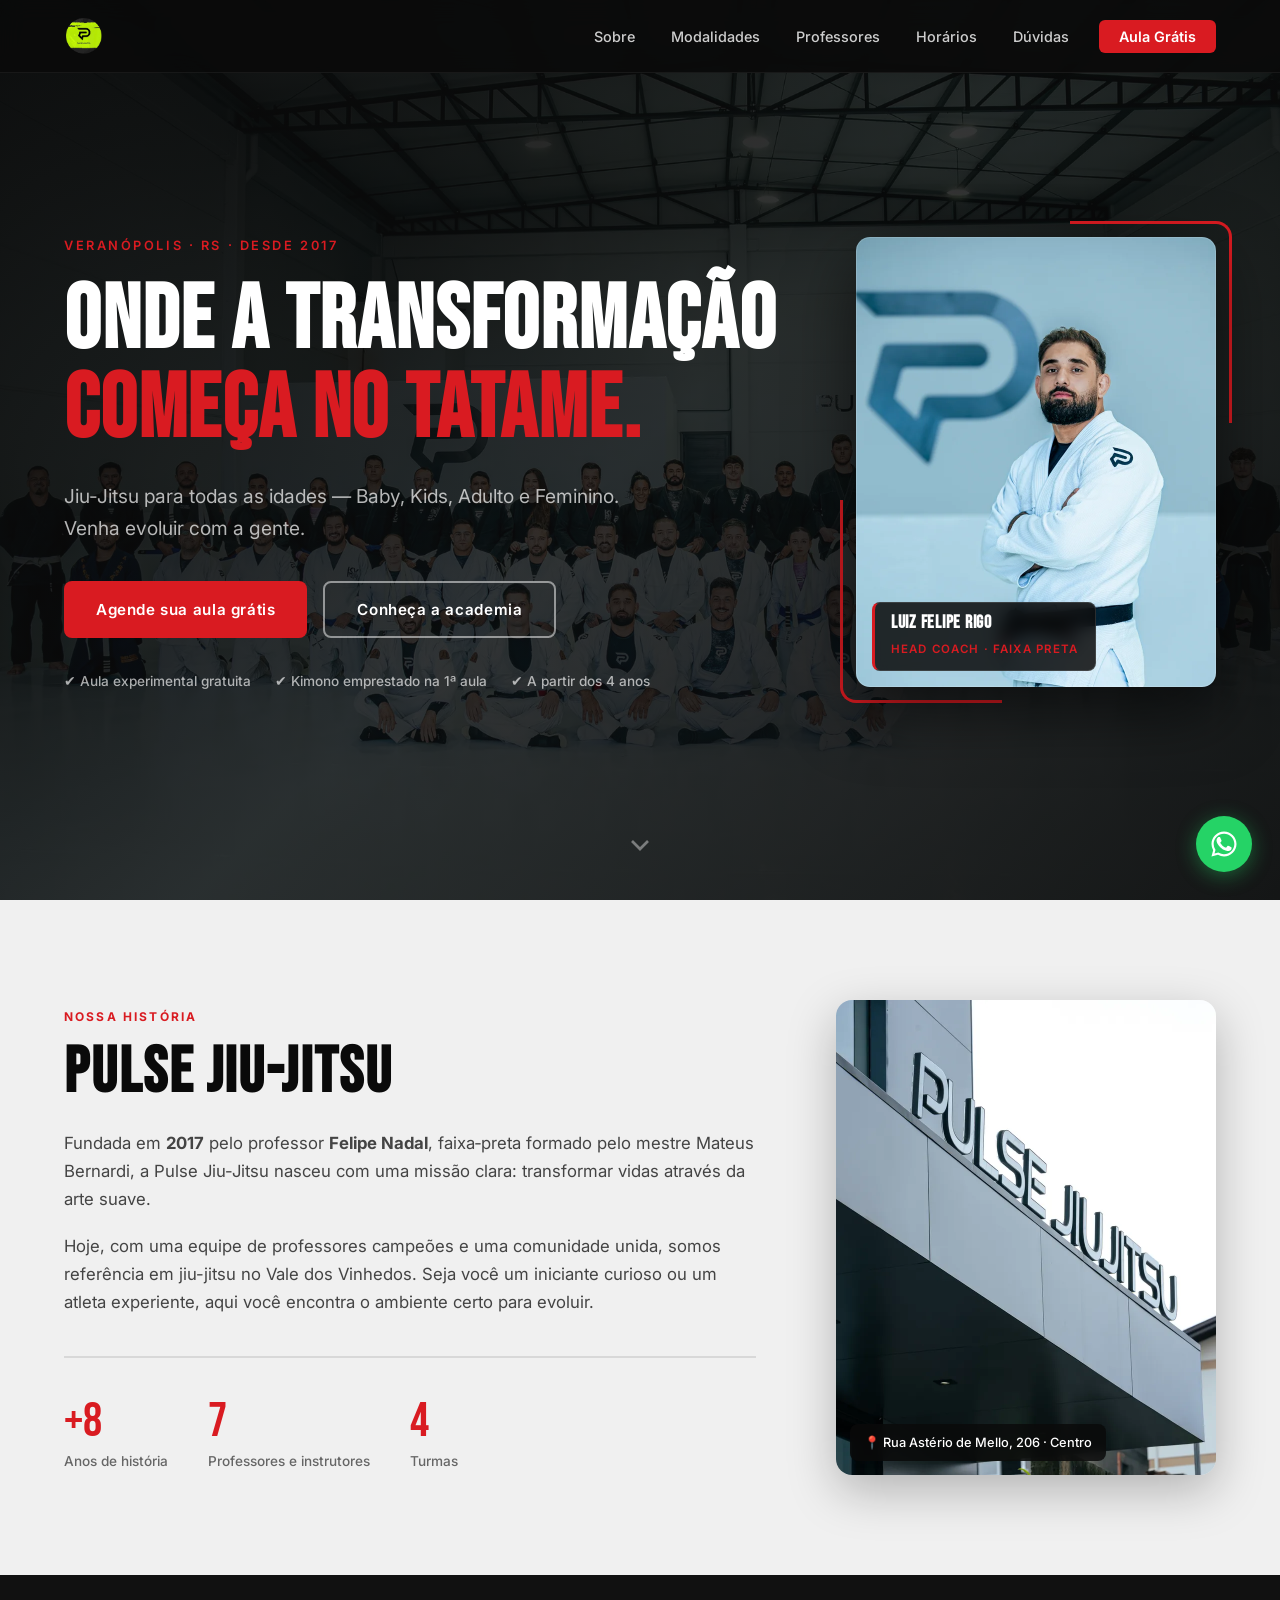
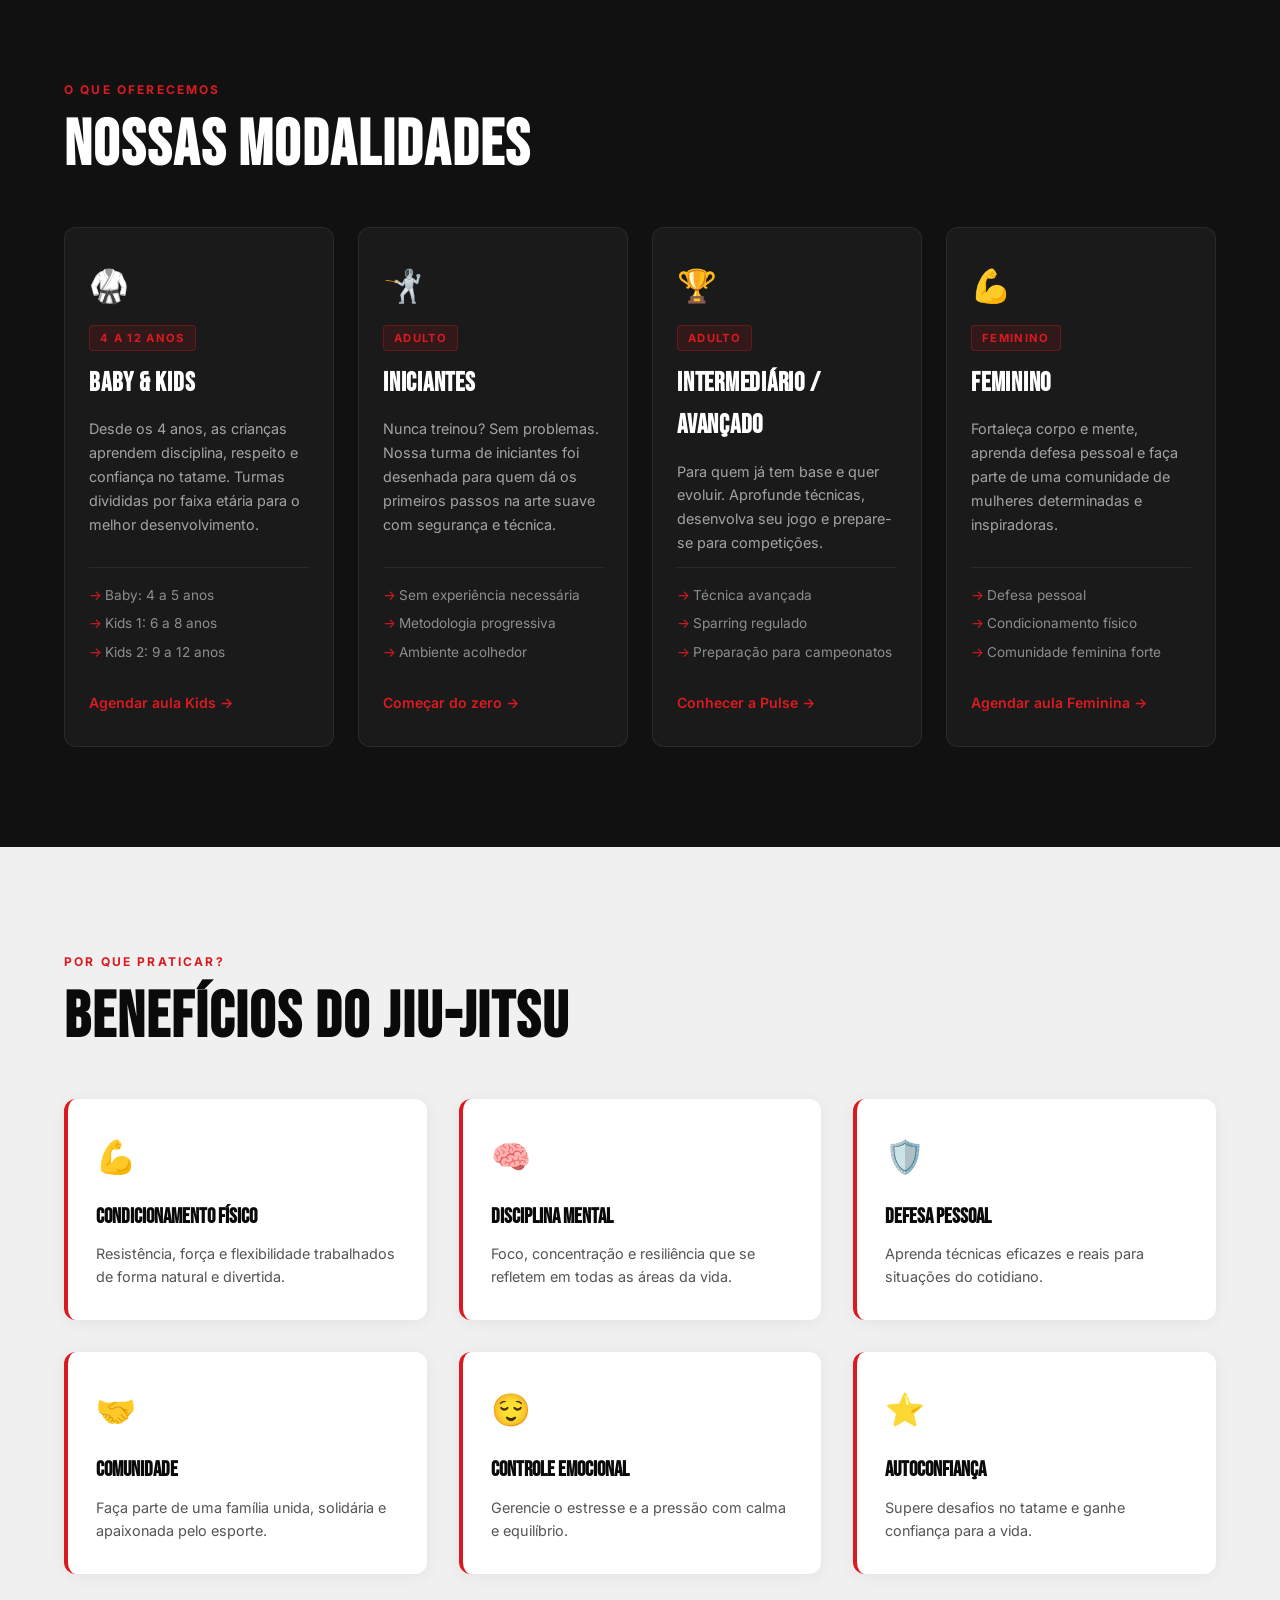
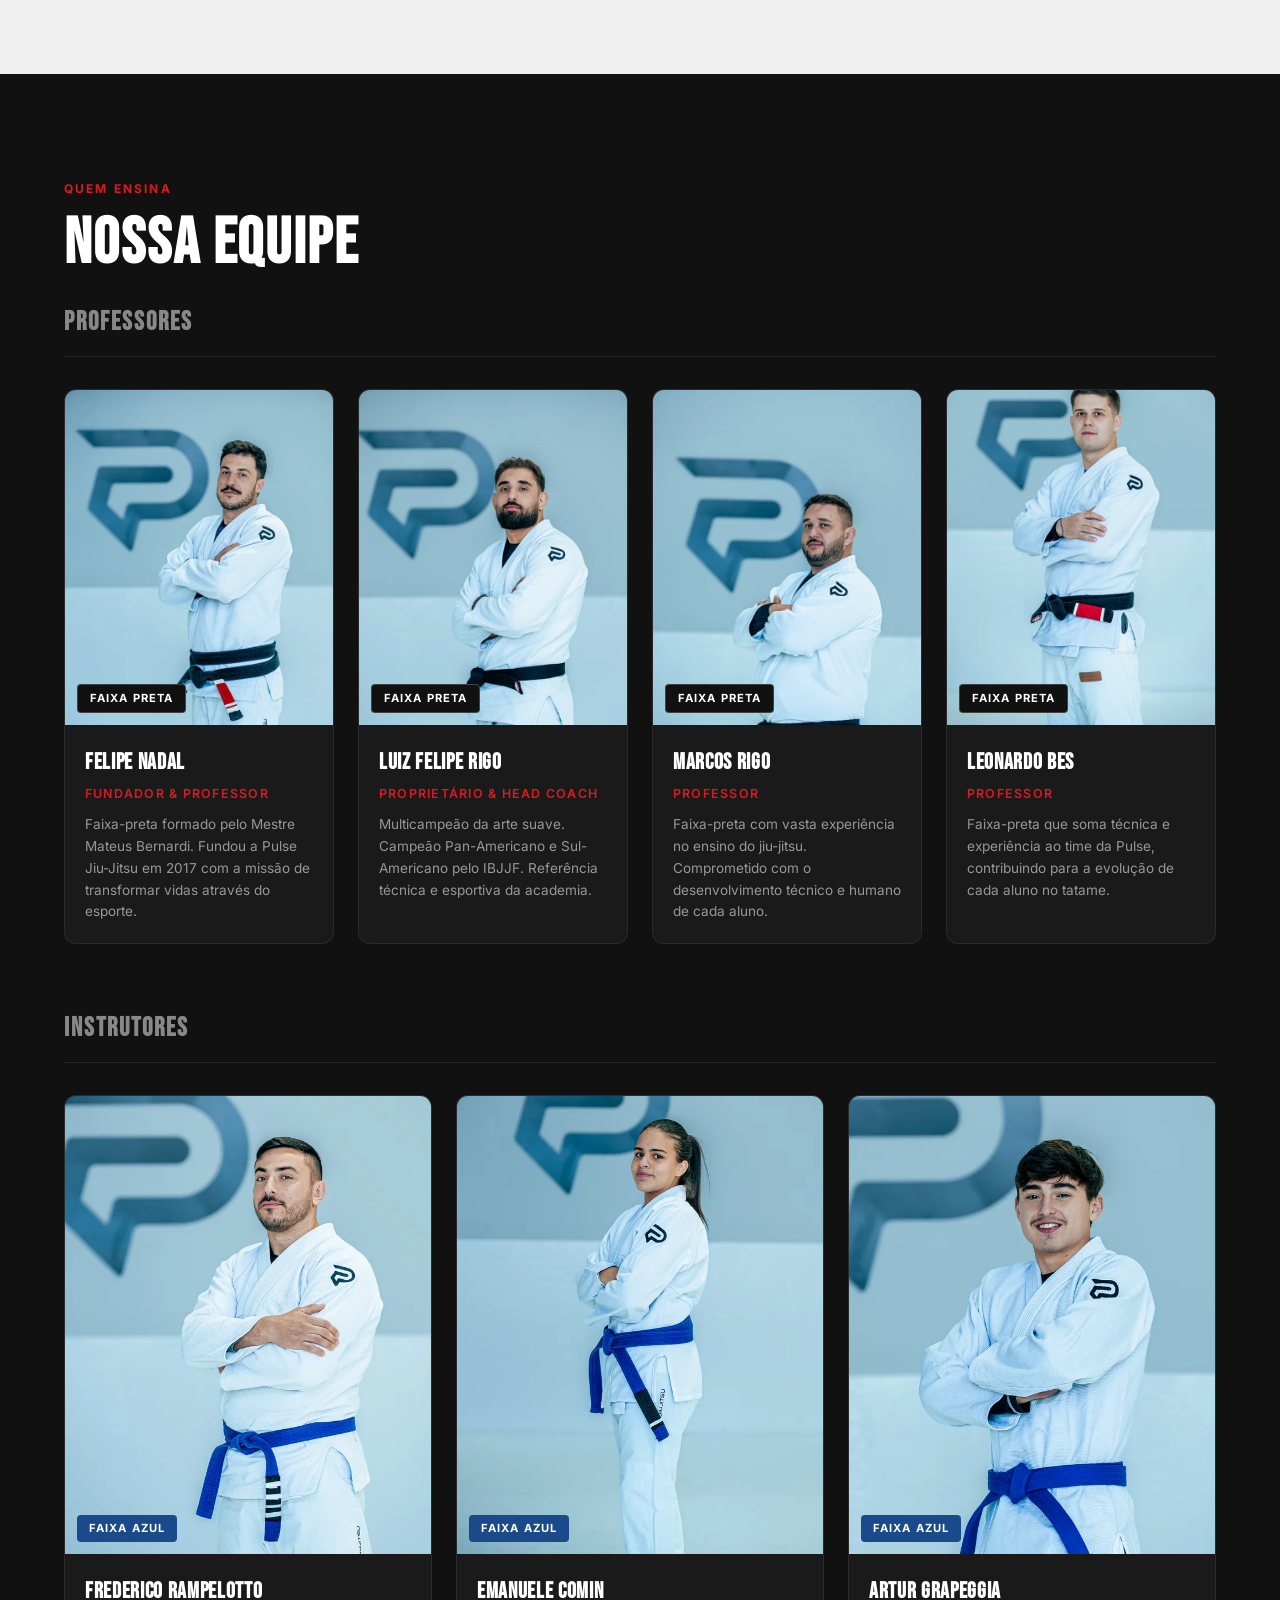
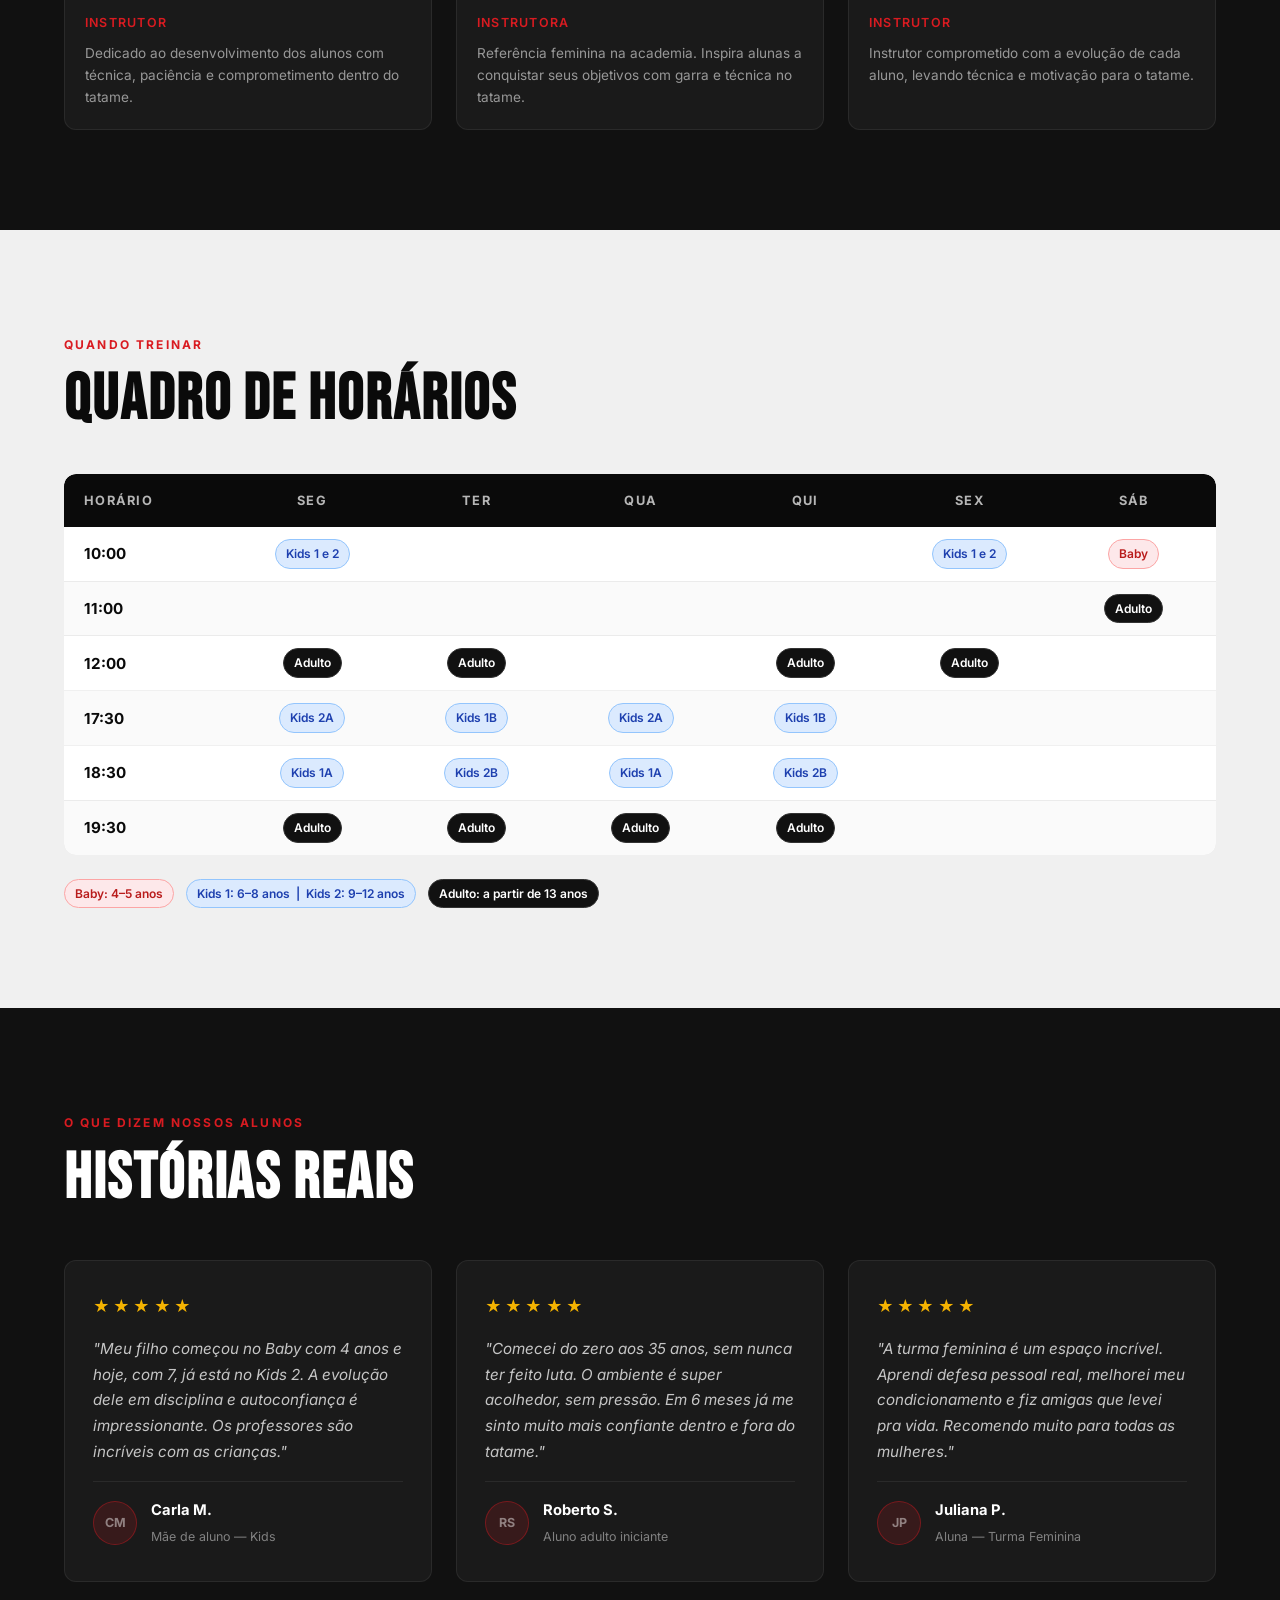
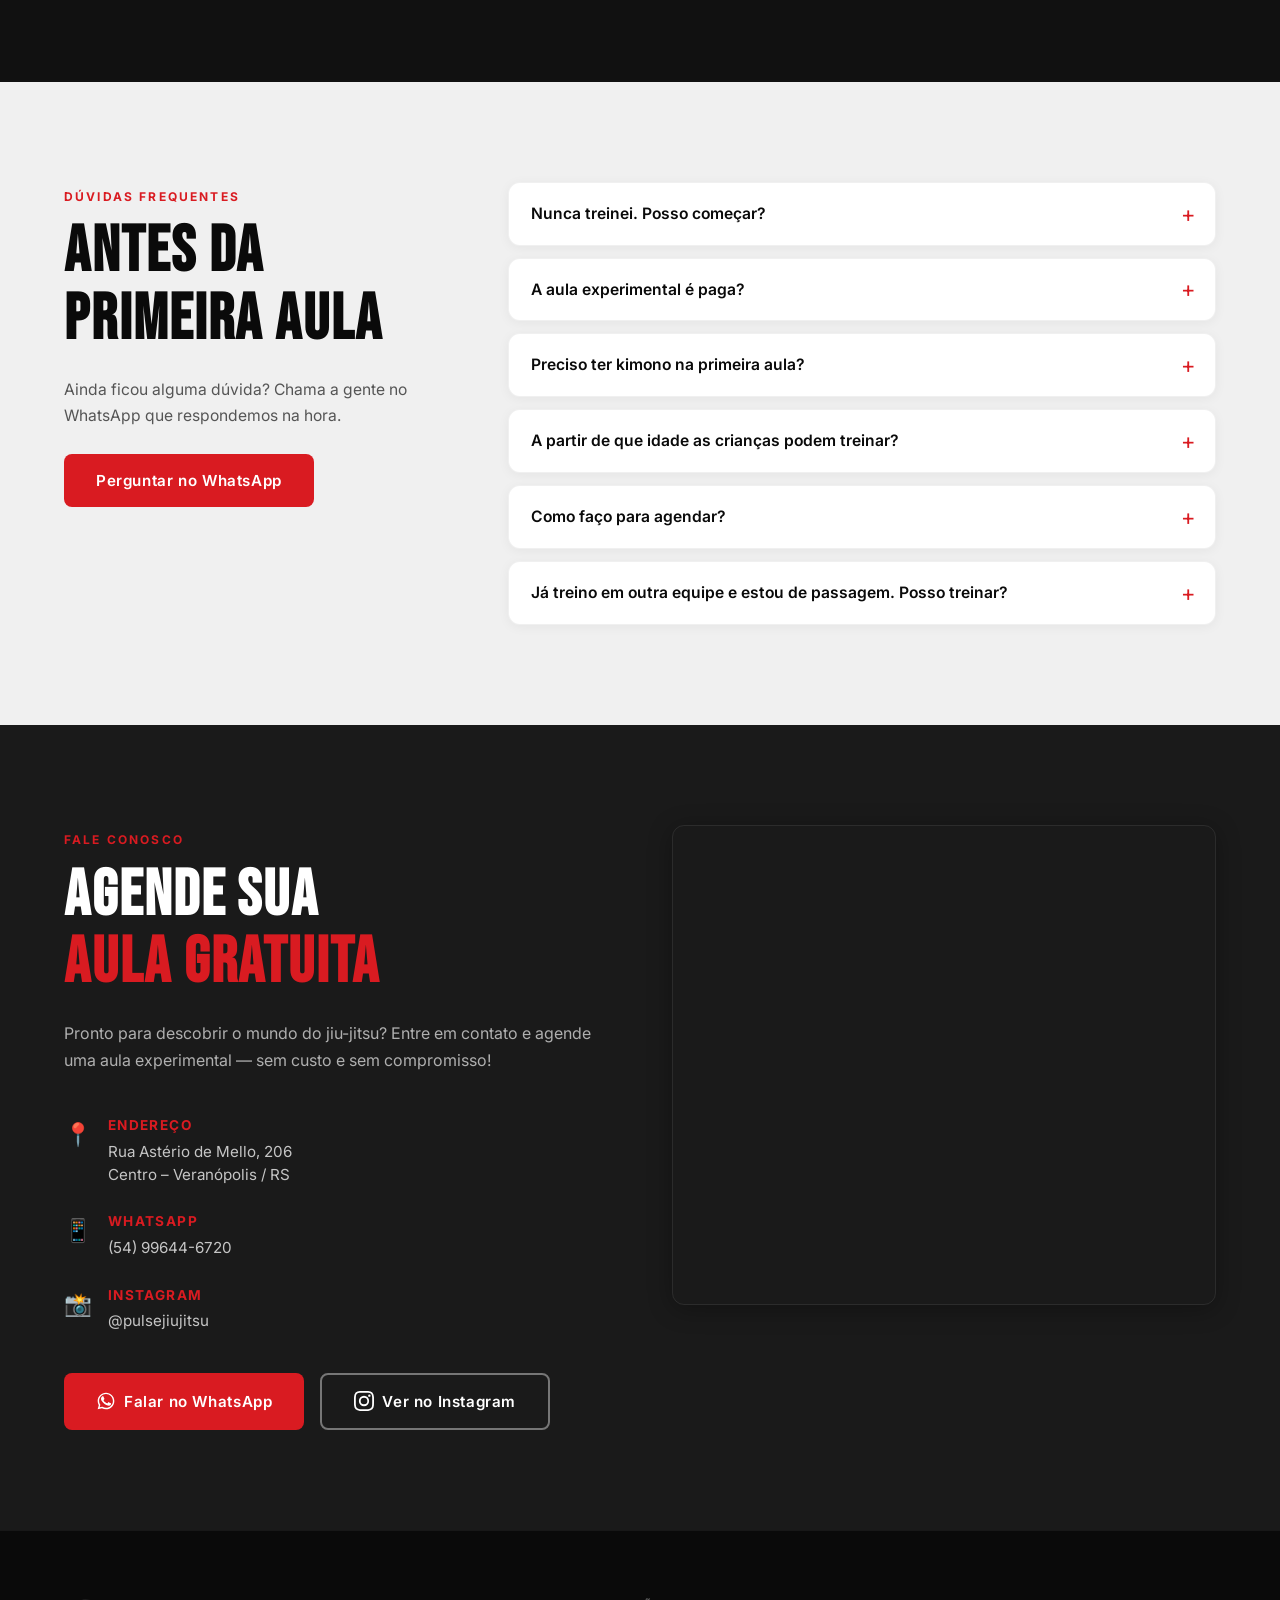
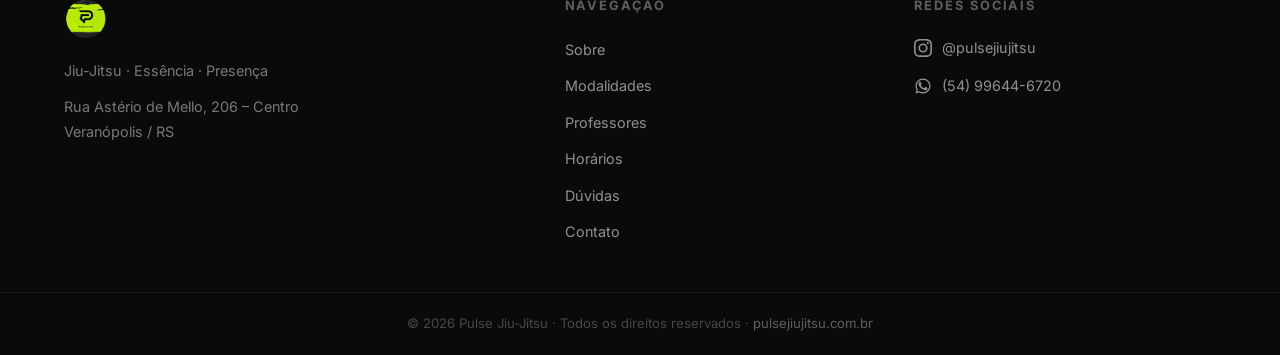
==== commit cccf5ce3: "Reformulacao estetica e funcional do site - Fotos novas profissionais de toda a equipe (WebP otimiza" ====
--- a/index.html
+++ b/index.html
@@ -1,775 +1,625 @@
 <!DOCTYPE html>
 <html lang="pt-BR">
 <head>
-<meta charset="UTF-8" />
-<meta name="viewport" content="width=device-width, initial-scale=1.0" />
-<meta name="description" content="Jiu-Jitsu em Veranópolis para crianças e adultos. Agende sua aula experimental gratuita na Pulse Jiu-Jitsu." />
-<meta name="keywords" content="jiu-jitsu, academia, veranópolis, RS, BJJ, Pulse, artes marciais" />
-<meta property="og:title" content="Pulse Jiu-Jitsu – Veranópolis/RS" />
-<meta property="og:description" content="Jiu-Jitsu em Veranópolis para crianças e adultos. Aula experimental gratuita na Pulse Jiu-Jitsu." />
-<meta property="og:image" content="logo.png" />
-<title>Pulse Jiu-Jitsu | Academia de Jiu-Jitsu em Veranópolis</title>
-<link rel="icon" type="image/png" href="logo.png" />
-<link rel="preconnect" href="https://fonts.googleapis.com" />
-<link rel="preconnect" href="https://fonts.gstatic.com" crossorigin />
-<link href="https://fonts.googleapis.com/css2?family=Bebas+Neue&family=Inter:wght@300;400;500;600;700&display=swap" rel="stylesheet" />
-<link rel="stylesheet" href="style.css" />
-
-<!-- ================================================
-     META PIXEL — substitua SEU_PIXEL_ID pelo seu ID
-     Encontre em: Gerenciador de Anúncios → Fontes de Dados → Pixels
-     ================================================ -->
-<!--
-<script>
-!function(f,b,e,v,n,t,s)
-{if(f.fbq)return;n=f.fbq=function(){n.callMethod?
-n.callMethod.apply(n,arguments):n.queue.push(arguments)};
-if(!f._fbq)f._fbq=n;n.push=n;n.loaded=!0;n.version='2.0';
-n.queue=[];t=b.createElement(e);t.async=!0;
-t.src=v;s=b.getElementsByTagName(e)[0];
-s.parentNode.insertBefore(t,s)}(window, document,'script',
-'https://connect.facebook.net/en_US/fbevents.js');
-fbq('init', 'SEU_PIXEL_ID');
-fbq('track', 'PageView');
-</script>
-<noscript><img height="1" width="1" style="display:none"
-src="https://www.facebook.com/tr?id=SEU_PIXEL_ID&ev=PageView&noscript=1"
-/></noscript>
--->
-<!-- FIM META PIXEL -->
-
+  <meta charset="UTF-8" />
+  <meta name="viewport" content="width=device-width, initial-scale=1.0" />
+  <meta name="description" content="Pulse Jiu-Jitsu – Academia de Jiu-Jitsu em Veranópolis/RS. Turmas para Baby, Kids, Adulto e Feminino. Aula experimental gratuita!" />
+  <meta name="keywords" content="jiu-jitsu, academia, veranópolis, RS, BJJ, Pulse, artes marciais" />
+  <meta property="og:type" content="website" />
+  <meta property="og:url" content="https://pulsejiujitsu.com.br" />
+  <meta property="og:title" content="Pulse Jiu-Jitsu – Veranópolis/RS" />
+  <meta property="og:description" content="Onde a transformação começa no tatame. Aula experimental gratuita — Baby, Kids, Adulto e Feminino." />
+  <meta property="og:image" content="https://pulsejiujitsu.com.br/images/og-image.jpg" />
+  <meta name="twitter:card" content="summary_large_image" />
+  <title>Pulse Jiu-Jitsu | Veranópolis – RS</title>
+  <link rel="icon" type="image/png" href="images/logo.png" />
+  <link rel="preconnect" href="https://fonts.googleapis.com" />
+  <link rel="preconnect" href="https://fonts.gstatic.com" crossorigin />
+  <link href="https://fonts.googleapis.com/css2?family=Bebas+Neue&family=Inter:wght@300;400;500;600;700&display=swap" rel="stylesheet" />
+  <link rel="preload" as="image" href="images/hero-bg.webp" fetchpriority="high" />
+  <link rel="preload" as="image" href="images/hero-luiz.webp" fetchpriority="high" />
+  <link rel="stylesheet" href="css/style.css" />
+  <script type="application/ld+json">
+  {
+    "@context": "https://schema.org",
+    "@type": "SportsActivityLocation",
+    "name": "Pulse Jiu-Jitsu",
+    "image": "https://pulsejiujitsu.com.br/images/og-image.jpg",
+    "url": "https://pulsejiujitsu.com.br",
+    "telephone": "+5554996446720",
+    "priceRange": "$$",
+    "address": {
+      "@type": "PostalAddress",
+      "streetAddress": "Rua Astério de Mello, 206",
+      "addressLocality": "Veranópolis",
+      "addressRegion": "RS",
+      "postalCode": "95330-000",
+      "addressCountry": "BR"
+    },
+    "sameAs": ["https://instagram.com/pulsejiujitsu"],
+    "openingHoursSpecification": [
+      {"@type":"OpeningHoursSpecification","dayOfWeek":["Monday","Tuesday","Wednesday","Thursday","Friday"],"opens":"10:00","closes":"20:30"},
+      {"@type":"OpeningHoursSpecification","dayOfWeek":"Saturday","opens":"10:00","closes":"12:00"}
+    ]
+  }
+  </script>
 </head>
 <body>
 
-<!-- ===== HEADER ===== -->
-<header class="header" id="header">
-  <div class="container header__inner">
-    <a href="#hero" class="header__logo">
-      <img src="logo.png" alt="Pulse Jiu-Jitsu" />
+  <!-- ===== HEADER ===== -->
+  <header class="header" id="header">
+    <div class="container header__inner">
+      <a href="#hero" class="header__logo">
+        <img src="images/logo.png" alt="Pulse Jiu-Jitsu" />
+      </a>
+      <nav class="nav" id="nav">
+        <ul class="nav__list">
+          <li><a href="#sobre" class="nav__link">Sobre</a></li>
+          <li><a href="#modalidades" class="nav__link">Modalidades</a></li>
+          <li><a href="#professores" class="nav__link">Professores</a></li>
+          <li><a href="#horarios" class="nav__link">Horários</a></li>
+          <li><a href="#faq" class="nav__link">Dúvidas</a></li>
+          <li><a href="#contato" class="nav__link nav__link--cta">Aula Grátis</a></li>
+        </ul>
+      </nav>
+      <button class="hamburger" id="hamburger" aria-label="Menu">
+        <span></span><span></span><span></span>
+      </button>
+    </div>
+  </header>
+
+  <!-- ===== HERO ===== -->
+  <section class="hero" id="hero">
+    <div class="hero__bg"></div>
+    <div class="container hero__grid">
+      <div class="hero__content">
+        <span class="hero__eyebrow">Veranópolis · RS · desde 2017</span>
+        <h1 class="hero__title">Onde a transformação<br><span class="text-red">começa no tatame.</span></h1>
+        <p class="hero__subtitle">Jiu-Jitsu para todas as idades — Baby, Kids, Adulto e Feminino.<br>Venha evoluir com a gente.</p>
+        <div class="hero__actions">
+          <a href="https://wa.me/5554996446720?text=Olá!%20Quero%20agendar%20uma%20aula%20experimental%20na%20Pulse%20Jiu-Jitsu!" target="_blank" rel="noopener" class="btn btn--red">Agende sua aula grátis</a>
+          <a href="#sobre" class="btn btn--outline">Conheça a academia</a>
+        </div>
+        <ul class="hero__badges">
+          <li>✔ Aula experimental gratuita</li>
+          <li>✔ Kimono emprestado na 1ª aula</li>
+          <li>✔ A partir dos 4 anos</li>
+        </ul>
+      </div>
+      <div class="hero__portrait">
+        <div class="hero__portrait-frame">
+          <img src="images/hero-luiz.webp" alt="Luiz Felipe Rigo – Head Coach da Pulse Jiu-Jitsu" width="720" height="900" fetchpriority="high" />
+        </div>
+        <div class="hero__portrait-tag">
+          <strong>Luiz Felipe Rigo</strong>
+          <span>Head Coach · Faixa Preta</span>
+        </div>
+      </div>
+    </div>
+    <a href="#sobre" class="hero__scroll" aria-label="Rolar para baixo">
+      <svg viewBox="0 0 24 24" fill="none" stroke="currentColor" stroke-width="2"><polyline points="6 9 12 15 18 9"/></svg>
     </a>
-    <nav class="nav" id="nav">
-      <ul class="nav__list">
-        <li><a href="#sobre" class="nav__link">Sobre</a></li>
-        <li><a href="#modalidades" class="nav__link">Modalidades</a></li>
-        <li><a href="#professores" class="nav__link">Equipe</a></li>
-        <li><a href="#horarios" class="nav__link">Horários</a></li>
-        <li><a href="#contato" class="nav__link nav__link--cta">Agendar Aula Grátis</a></li>
-      </ul>
-    </nav>
-    <button class="hamburger" id="hamburger" aria-label="Menu">
-      <span></span><span></span><span></span>
-    </button>
-  </div>
-</header>
-
-<!-- ===== HERO ===== -->
-<section class="hero" id="hero">
-  <div class="hero__bg"></div>
-  <div class="container hero__content">
-    <span class="hero__eyebrow">Veranópolis · RS · desde 2017</span>
-    <h1 class="hero__title">
-      Jiu-Jitsu em <span class="text-red">Veranópolis</span><br>para crianças e adultos.
-    </h1>
-    <p class="hero__subtitle">
-      Disciplina, defesa pessoal, confiança e evolução no tatame, com turmas para iniciantes, adultos e feminino.
-    </p>
-    <div class="hero__actions">
-      <a href="#contato" class="btn btn--red">Agendar aula grátis agora</a>
-      <a href="#sobre" class="btn btn--outline">Conheça a academia</a>
-    </div>
-    <div class="hero__proofs">
-      <span class="hero__proof">+8 anos em Veranópolis</span>
-      <span class="hero__proof">Turmas para todas as idades</span>
-      <span class="hero__proof">Aula experimental gratuita</span>
-    </div>
-  </div>
-  <a href="#sobre" class="hero__scroll" aria-label="Rolar para baixo">
-    <svg viewBox="0 0 24 24" fill="none" stroke="currentColor" stroke-width="2">
-      <polyline points="6 9 12 15 18 9"></polyline>
-    </svg>
+  </section>
+
+  <!-- ===== SOBRE ===== -->
+  <section class="sobre" id="sobre">
+    <div class="container sobre__inner">
+      <div class="sobre__text">
+        <span class="section-label">Nossa história</span>
+        <h2 class="section-title">Pulse Jiu-Jitsu</h2>
+        <p>Fundada em <strong>2017</strong> pelo professor <strong>Felipe Nadal</strong>, faixa‑preta formado pelo mestre Mateus Bernardi, a Pulse Jiu-Jitsu nasceu com uma missão clara: transformar vidas através da arte suave.</p>
+        <p>Hoje, com uma equipe de professores campeões e uma comunidade unida, somos referência em jiu-jitsu no Vale dos Vinhedos. Seja você um iniciante curioso ou um atleta experiente, aqui você encontra o ambiente certo para evoluir.</p>
+        <div class="sobre__stats">
+          <div class="stat">
+            <span class="stat__number" data-count="8" data-prefix="+">+8</span>
+            <span class="stat__label">Anos de história</span>
+          </div>
+          <div class="stat">
+            <span class="stat__number" data-count="7">7</span>
+            <span class="stat__label">Professores e instrutores</span>
+          </div>
+          <div class="stat">
+            <span class="stat__number" data-count="4">4</span>
+            <span class="stat__label">Turmas</span>
+          </div>
+        </div>
+      </div>
+      <div class="sobre__foto">
+        <img src="images/fachada.webp" alt="Fachada da Pulse Jiu-Jitsu em Veranópolis" class="sobre__foto-img" width="760" height="950" loading="lazy" />
+        <span class="sobre__foto-tag">📍 Rua Astério de Mello, 206 · Centro</span>
+      </div>
+    </div>
+  </section>
+
+  <!-- ===== MODALIDADES ===== -->
+  <section class="modalidades" id="modalidades">
+    <div class="container">
+      <span class="section-label section-label--light">O que oferecemos</span>
+      <h2 class="section-title section-title--light">Nossas Modalidades</h2>
+      <div class="cards">
+
+        <div class="card">
+          <div class="card__icon">🥋</div>
+          <div class="card__badge">4 a 12 anos</div>
+          <h3 class="card__title">Baby &amp; Kids</h3>
+          <p class="card__text">Desde os 4 anos, as crianças aprendem disciplina, respeito e confiança no tatame. Turmas divididas por faixa etária para o melhor desenvolvimento.</p>
+          <ul class="card__list">
+            <li>Baby: 4 a 5 anos</li>
+            <li>Kids 1: 6 a 8 anos</li>
+            <li>Kids 2: 9 a 12 anos</li>
+          </ul>
+          <a href="https://wa.me/5554996446720?text=Olá!%20Quero%20agendar%20uma%20aula%20experimental%20Kids%20na%20Pulse%20Jiu-Jitsu!" target="_blank" rel="noopener" class="card__cta">Agendar aula Kids →</a>
+        </div>
+
+        <div class="card">
+          <div class="card__icon">🤺</div>
+          <div class="card__badge">Adulto</div>
+          <h3 class="card__title">Iniciantes</h3>
+          <p class="card__text">Nunca treinou? Sem problemas. Nossa turma de iniciantes foi desenhada para quem dá os primeiros passos na arte suave com segurança e técnica.</p>
+          <ul class="card__list">
+            <li>Sem experiência necessária</li>
+            <li>Metodologia progressiva</li>
+            <li>Ambiente acolhedor</li>
+          </ul>
+          <a href="https://wa.me/5554996446720?text=Olá!%20Nunca%20treinei%20e%20quero%20agendar%20uma%20aula%20experimental%20na%20Pulse%20Jiu-Jitsu!" target="_blank" rel="noopener" class="card__cta">Começar do zero →</a>
+        </div>
+
+        <div class="card">
+          <div class="card__icon">🏆</div>
+          <div class="card__badge">Adulto</div>
+          <h3 class="card__title">Intermediário / Avançado</h3>
+          <p class="card__text">Para quem já tem base e quer evoluir. Aprofunde técnicas, desenvolva seu jogo e prepare-se para competições.</p>
+          <ul class="card__list">
+            <li>Técnica avançada</li>
+            <li>Sparring regulado</li>
+            <li>Preparação para campeonatos</li>
+          </ul>
+          <a href="https://wa.me/5554996446720?text=Olá!%20Já%20treino%20jiu-jitsu%20e%20quero%20conhecer%20a%20Pulse!" target="_blank" rel="noopener" class="card__cta">Conhecer a Pulse →</a>
+        </div>
+
+        <div class="card">
+          <div class="card__icon">💪</div>
+          <div class="card__badge">Feminino</div>
+          <h3 class="card__title">Feminino</h3>
+          <p class="card__text">Fortaleça corpo e mente, aprenda defesa pessoal e faça parte de uma comunidade de mulheres determinadas e inspiradoras.</p>
+          <ul class="card__list">
+            <li>Defesa pessoal</li>
+            <li>Condicionamento físico</li>
+            <li>Comunidade feminina forte</li>
+          </ul>
+          <a href="https://wa.me/5554996446720?text=Olá!%20Quero%20agendar%20uma%20aula%20experimental%20na%20turma%20Feminina%20da%20Pulse!" target="_blank" rel="noopener" class="card__cta">Agendar aula Feminina →</a>
+        </div>
+
+      </div>
+    </div>
+  </section>
+
+  <!-- ===== BENEFÍCIOS ===== -->
+  <section class="beneficios" id="beneficios">
+    <div class="container">
+      <span class="section-label">Por que praticar?</span>
+      <h2 class="section-title">Benefícios do Jiu-Jitsu</h2>
+      <div class="beneficios__grid">
+        <div class="beneficio">
+          <span class="beneficio__icon">💪</span>
+          <h4>Condicionamento Físico</h4>
+          <p>Resistência, força e flexibilidade trabalhados de forma natural e divertida.</p>
+        </div>
+        <div class="beneficio">
+          <span class="beneficio__icon">🧠</span>
+          <h4>Disciplina Mental</h4>
+          <p>Foco, concentração e resiliência que se refletem em todas as áreas da vida.</p>
+        </div>
+        <div class="beneficio">
+          <span class="beneficio__icon">🛡️</span>
+          <h4>Defesa Pessoal</h4>
+          <p>Aprenda técnicas eficazes e reais para situações do cotidiano.</p>
+        </div>
+        <div class="beneficio">
+          <span class="beneficio__icon">🤝</span>
+          <h4>Comunidade</h4>
+          <p>Faça parte de uma família unida, solidária e apaixonada pelo esporte.</p>
+        </div>
+        <div class="beneficio">
+          <span class="beneficio__icon">😌</span>
+          <h4>Controle Emocional</h4>
+          <p>Gerencie o estresse e a pressão com calma e equilíbrio.</p>
+        </div>
+        <div class="beneficio">
+          <span class="beneficio__icon">⭐</span>
+          <h4>Autoconfiança</h4>
+          <p>Supere desafios no tatame e ganhe confiança para a vida.</p>
+        </div>
+      </div>
+    </div>
+  </section>
+
+  <!-- ===== PROFESSORES ===== -->
+  <section class="professores" id="professores">
+    <div class="container">
+      <span class="section-label section-label--light">Quem ensina</span>
+      <h2 class="section-title section-title--light">Nossa Equipe</h2>
+
+      <div class="team__group">
+        <h3 class="team__group-title">Professores</h3>
+        <div class="team team--4">
+
+          <div class="team__card">
+            <div class="team__photo-wrap">
+              <img src="images/prof-felipe.webp" alt="Felipe Nadal" class="team__photo" width="640" height="800" loading="lazy" />
+              <span class="team__belt team__belt--black">Faixa Preta</span>
+            </div>
+            <div class="team__info">
+              <h4 class="team__name">Felipe Nadal</h4>
+              <p class="team__role">Fundador &amp; Professor</p>
+              <p class="team__bio">Faixa-preta formado pelo Mestre Mateus Bernardi. Fundou a Pulse Jiu-Jitsu em 2017 com a missão de transformar vidas através do esporte.</p>
+            </div>
+          </div>
+
+          <div class="team__card">
+            <div class="team__photo-wrap">
+              <img src="images/prof-luiz.webp" alt="Luiz Felipe Rigo" class="team__photo" width="640" height="800" loading="lazy" />
+              <span class="team__belt team__belt--black">Faixa Preta</span>
+            </div>
+            <div class="team__info">
+              <h4 class="team__name">Luiz Felipe Rigo</h4>
+              <p class="team__role">Proprietário &amp; Head Coach</p>
+              <p class="team__bio">Multicampeão da arte suave. Campeão Pan-Americano e Sul-Americano pelo IBJJF. Referência técnica e esportiva da academia.</p>
+            </div>
+          </div>
+
+          <div class="team__card">
+            <div class="team__photo-wrap">
+              <img src="images/prof-marcos.webp" alt="Marcos Rigo" class="team__photo" width="640" height="800" loading="lazy" />
+              <span class="team__belt team__belt--black">Faixa Preta</span>
+            </div>
+            <div class="team__info">
+              <h4 class="team__name">Marcos Rigo</h4>
+              <p class="team__role">Professor</p>
+              <p class="team__bio">Faixa-preta com vasta experiência no ensino do jiu-jitsu. Comprometido com o desenvolvimento técnico e humano de cada aluno.</p>
+            </div>
+          </div>
+
+          <div class="team__card">
+            <div class="team__photo-wrap">
+              <img src="images/prof-leonardo.webp" alt="Leonardo Bes" class="team__photo" width="640" height="800" loading="lazy" />
+              <span class="team__belt team__belt--black">Faixa Preta</span>
+            </div>
+            <div class="team__info">
+              <h4 class="team__name">Leonardo Bes</h4>
+              <p class="team__role">Professor</p>
+              <p class="team__bio">Faixa-preta que soma técnica e experiência ao time da Pulse, contribuindo para a evolução de cada aluno no tatame.</p>
+            </div>
+          </div>
+
+        </div>
+      </div>
+
+      <div class="team__group">
+        <h3 class="team__group-title">Instrutores</h3>
+        <div class="team team--3">
+
+          <div class="team__card">
+            <div class="team__photo-wrap">
+              <img src="images/prof-fred.webp" alt="Frederico Rampelotto" class="team__photo" width="640" height="800" loading="lazy" />
+              <span class="team__belt team__belt--blue">Faixa Azul</span>
+            </div>
+            <div class="team__info">
+              <h4 class="team__name">Frederico Rampelotto</h4>
+              <p class="team__role">Instrutor</p>
+              <p class="team__bio">Dedicado ao desenvolvimento dos alunos com técnica, paciência e comprometimento dentro do tatame.</p>
+            </div>
+          </div>
+
+          <div class="team__card">
+            <div class="team__photo-wrap">
+              <img src="images/prof-emanuele.webp" alt="Emanuele Comin" class="team__photo" width="640" height="800" loading="lazy" />
+              <span class="team__belt team__belt--blue">Faixa Azul</span>
+            </div>
+            <div class="team__info">
+              <h4 class="team__name">Emanuele Comin</h4>
+              <p class="team__role">Instrutora</p>
+              <p class="team__bio">Referência feminina na academia. Inspira alunas a conquistar seus objetivos com garra e técnica no tatame.</p>
+            </div>
+          </div>
+
+          <div class="team__card">
+            <div class="team__photo-wrap">
+              <img src="images/prof-artur.webp" alt="Artur Grapeggia" class="team__photo" width="640" height="800" loading="lazy" />
+              <span class="team__belt team__belt--blue">Faixa Azul</span>
+            </div>
+            <div class="team__info">
+              <h4 class="team__name">Artur Grapeggia</h4>
+              <p class="team__role">Instrutor</p>
+              <p class="team__bio">Instrutor comprometido com a evolução de cada aluno, levando técnica e motivação para o tatame.</p>
+            </div>
+          </div>
+
+        </div>
+      </div>
+
+    </div>
+  </section>
+
+  <!-- ===== HORÁRIOS ===== -->
+  <section class="horarios" id="horarios">
+    <div class="container">
+      <span class="section-label">Quando treinar</span>
+      <h2 class="section-title">Quadro de Horários</h2>
+      <div class="horarios__wrap">
+        <div class="table-scroll">
+          <table class="schedule">
+            <thead>
+              <tr>
+                <th>Horário</th>
+                <th>Seg</th>
+                <th>Ter</th>
+                <th>Qua</th>
+                <th>Qui</th>
+                <th>Sex</th>
+                <th>Sáb</th>
+              </tr>
+            </thead>
+            <tbody>
+              <tr>
+                <td class="schedule__time">10:00</td>
+                <td><span class="pill pill--kids">Kids 1 e 2</span></td>
+                <td></td>
+                <td></td>
+                <td></td>
+                <td><span class="pill pill--kids">Kids 1 e 2</span></td>
+                <td><span class="pill pill--baby">Baby</span></td>
+              </tr>
+              <tr>
+                <td class="schedule__time">11:00</td>
+                <td></td>
+                <td></td>
+                <td></td>
+                <td></td>
+                <td></td>
+                <td><span class="pill pill--adulto">Adulto</span></td>
+              </tr>
+              <tr>
+                <td class="schedule__time">12:00</td>
+                <td><span class="pill pill--adulto">Adulto</span></td>
+                <td><span class="pill pill--adulto">Adulto</span></td>
+                <td></td>
+                <td><span class="pill pill--adulto">Adulto</span></td>
+                <td><span class="pill pill--adulto">Adulto</span></td>
+                <td></td>
+              </tr>
+              <tr>
+                <td class="schedule__time">17:30</td>
+                <td><span class="pill pill--kids">Kids 2A</span></td>
+                <td><span class="pill pill--kids">Kids 1B</span></td>
+                <td><span class="pill pill--kids">Kids 2A</span></td>
+                <td><span class="pill pill--kids">Kids 1B</span></td>
+                <td></td>
+                <td></td>
+              </tr>
+              <tr>
+                <td class="schedule__time">18:30</td>
+                <td><span class="pill pill--kids">Kids 1A</span></td>
+                <td><span class="pill pill--kids">Kids 2B</span></td>
+                <td><span class="pill pill--kids">Kids 1A</span></td>
+                <td><span class="pill pill--kids">Kids 2B</span></td>
+                <td></td>
+                <td></td>
+              </tr>
+              <tr>
+                <td class="schedule__time">19:30</td>
+                <td><span class="pill pill--adulto">Adulto</span></td>
+                <td><span class="pill pill--adulto">Adulto</span></td>
+                <td><span class="pill pill--adulto">Adulto</span></td>
+                <td><span class="pill pill--adulto">Adulto</span></td>
+                <td></td>
+                <td></td>
+              </tr>
+            </tbody>
+          </table>
+        </div>
+        <div class="horarios__legend">
+          <span class="pill pill--baby">Baby: 4–5 anos</span>
+          <span class="pill pill--kids">Kids 1: 6–8 anos &nbsp;|&nbsp; Kids 2: 9–12 anos</span>
+          <span class="pill pill--adulto">Adulto: a partir de 13 anos</span>
+        </div>
+      </div>
+    </div>
+  </section>
+
+  <!-- ===== DEPOIMENTOS ===== -->
+  <section class="depoimentos" id="depoimentos">
+    <div class="container">
+      <span class="section-label section-label--light">O que dizem nossos alunos</span>
+      <h2 class="section-title section-title--light">Histórias Reais</h2>
+      <div class="depoimentos__grid">
+
+        <figure class="depoimento">
+          <div class="depoimento__stars" aria-label="5 estrelas">★★★★★</div>
+          <blockquote class="depoimento__texto">"Meu filho começou no Baby com 4 anos e hoje, com 7, já está no Kids 2. A evolução dele em disciplina e autoconfiança é impressionante. Os professores são incríveis com as crianças."</blockquote>
+          <figcaption class="depoimento__autor">
+            <span class="depoimento__avatar">CM</span>
+            <div>
+              <strong>Carla M.</strong>
+              <span>Mãe de aluno — Kids</span>
+            </div>
+          </figcaption>
+        </figure>
+
+        <figure class="depoimento">
+          <div class="depoimento__stars" aria-label="5 estrelas">★★★★★</div>
+          <blockquote class="depoimento__texto">"Comecei do zero aos 35 anos, sem nunca ter feito luta. O ambiente é super acolhedor, sem pressão. Em 6 meses já me sinto muito mais confiante dentro e fora do tatame."</blockquote>
+          <figcaption class="depoimento__autor">
+            <span class="depoimento__avatar">RS</span>
+            <div>
+              <strong>Roberto S.</strong>
+              <span>Aluno adulto iniciante</span>
+            </div>
+          </figcaption>
+        </figure>
+
+        <figure class="depoimento">
+          <div class="depoimento__stars" aria-label="5 estrelas">★★★★★</div>
+          <blockquote class="depoimento__texto">"A turma feminina é um espaço incrível. Aprendi defesa pessoal real, melhorei meu condicionamento e fiz amigas que levei pra vida. Recomendo muito para todas as mulheres."</blockquote>
+          <figcaption class="depoimento__autor">
+            <span class="depoimento__avatar">JP</span>
+            <div>
+              <strong>Juliana P.</strong>
+              <span>Aluna — Turma Feminina</span>
+            </div>
+          </figcaption>
+        </figure>
+
+      </div>
+    </div>
+  </section>
+
+  <!-- ===== FAQ ===== -->
+  <section class="faq" id="faq">
+    <div class="container faq__inner">
+      <div class="faq__head">
+        <span class="section-label">Dúvidas frequentes</span>
+        <h2 class="section-title">Antes da primeira aula</h2>
+        <p class="faq__desc">Ainda ficou alguma dúvida? Chama a gente no WhatsApp que respondemos na hora.</p>
+        <a href="https://wa.me/5554996446720?text=Olá!%20Tenho%20uma%20dúvida%20sobre%20a%20Pulse%20Jiu-Jitsu!" target="_blank" rel="noopener" class="btn btn--red">Perguntar no WhatsApp</a>
+      </div>
+      <div class="faq__list">
+
+        <details class="faq__item">
+          <summary>Nunca treinei. Posso começar?</summary>
+          <p>Sim! Não precisa de nenhuma experiência. Temos turma dedicada para iniciantes e a aula experimental é gratuita justamente para você conhecer sem compromisso.</p>
+        </details>
+
+        <details class="faq__item">
+          <summary>A aula experimental é paga?</summary>
+          <p>Não — a primeira aula é <strong>gratuita e sem compromisso</strong>. É só agendar pelo WhatsApp e aparecer.</p>
+        </details>
+
+        <details class="faq__item">
+          <summary>Preciso ter kimono na primeira aula?</summary>
+          <p>Não precisa. A gente <strong>empresta o material</strong> na aula experimental. Venha de roupa confortável e traga uma garrafa de água.</p>
+        </details>
+
+        <details class="faq__item">
+          <summary>A partir de que idade as crianças podem treinar?</summary>
+          <p>A partir dos <strong>4 anos</strong>, na turma Baby. As turmas são divididas por idade: Baby (4–5), Kids 1 (6–8) e Kids 2 (9–12).</p>
+        </details>
+
+        <details class="faq__item">
+          <summary>Como faço para agendar?</summary>
+          <p>É só chamar no WhatsApp <a href="https://wa.me/5554996446720" target="_blank" rel="noopener">(54) 99644-6720</a>. Somente a primeira aula precisa de agendamento — depois é só comparecer nos horários da grade.</p>
+        </details>
+
+        <details class="faq__item">
+          <summary>Já treino em outra equipe e estou de passagem. Posso treinar?</summary>
+          <p>Claro! Visitantes são bem-vindos em qualquer horário da grade. Manda uma mensagem antes pra gente te receber bem.</p>
+        </details>
+
+      </div>
+    </div>
+  </section>
+
+  <!-- ===== CONTATO ===== -->
+  <section class="contato" id="contato">
+    <div class="container contato__inner">
+      <div class="contato__info">
+        <span class="section-label section-label--light">Fale conosco</span>
+        <h2 class="section-title section-title--light">Agende sua<br><span class="text-red">Aula Gratuita</span></h2>
+        <p class="contato__desc">Pronto para descobrir o mundo do jiu-jitsu? Entre em contato e agende uma aula experimental — sem custo e sem compromisso!</p>
+
+        <div class="contato__items">
+          <div class="contato__item">
+            <span class="contato__icon">📍</span>
+            <div>
+              <strong>Endereço</strong>
+              <p>Rua Astério de Mello, 206<br>Centro – Veranópolis / RS</p>
+            </div>
+          </div>
+          <div class="contato__item">
+            <span class="contato__icon">📱</span>
+            <div>
+              <strong>WhatsApp</strong>
+              <p><a href="https://wa.me/5554996446720" target="_blank" rel="noopener">(54) 99644-6720</a></p>
+            </div>
+          </div>
+          <div class="contato__item">
+            <span class="contato__icon">📸</span>
+            <div>
+              <strong>Instagram</strong>
+              <p><a href="https://instagram.com/pulsejiujitsu" target="_blank" rel="noopener">@pulsejiujitsu</a></p>
+            </div>
+          </div>
+        </div>
+
+        <div class="contato__ctas">
+          <a href="https://wa.me/5554996446720?text=Olá!%20Quero%20agendar%20uma%20aula%20experimental%20na%20Pulse%20Jiu-Jitsu!" target="_blank" rel="noopener" class="btn btn--red btn--icon">
+            <svg viewBox="0 0 24 24" fill="currentColor"><path d="M17.472 14.382c-.297-.149-1.758-.867-2.03-.967-.273-.099-.471-.148-.67.15-.197.297-.767.966-.94 1.164-.173.199-.347.223-.644.075-.297-.15-1.255-.463-2.39-1.475-.883-.788-1.48-1.761-1.653-2.059-.173-.297-.018-.458.13-.606.134-.133.298-.347.446-.52.149-.174.198-.298.298-.497.099-.198.05-.371-.025-.52-.075-.149-.669-1.612-.916-2.207-.242-.579-.487-.5-.669-.51-.173-.008-.371-.01-.57-.01-.198 0-.52.074-.792.372-.272.297-1.04 1.016-1.04 2.479 0 1.462 1.065 2.875 1.213 3.074.149.198 2.096 3.2 5.077 4.487.709.306 1.262.489 1.694.625.712.227 1.36.195 1.871.118.571-.085 1.758-.719 2.006-1.413.248-.694.248-1.289.173-1.413-.074-.124-.272-.198-.57-.347z"/><path d="M12.004 2C6.477 2 2.002 6.479 2 12.01a9.98 9.98 0 001.334 5.005L2 22l5.143-1.311A9.97 9.97 0 0012.004 22C17.531 22 22 17.523 22 12c0-5.522-4.469-10-9.996-10zm0 18.162a8.289 8.289 0 01-4.224-1.155l-.303-.18-3.051.779.807-2.966-.198-.317A8.272 8.272 0 013.733 12c0-4.561 3.712-8.273 8.271-8.273 4.558 0 8.27 3.712 8.27 8.273 0 4.558-3.712 8.162-8.27 8.162z"/></svg>
+            Falar no WhatsApp
+          </a>
+          <a href="https://instagram.com/pulsejiujitsu" target="_blank" rel="noopener" class="btn btn--outline-light btn--icon">
+            <svg viewBox="0 0 24 24" fill="currentColor"><path d="M12 2.163c3.204 0 3.584.012 4.85.07 3.252.148 4.771 1.691 4.919 4.919.058 1.265.069 1.645.069 4.849 0 3.205-.012 3.584-.069 4.849-.149 3.225-1.664 4.771-4.919 4.919-1.266.058-1.644.07-4.85.07-3.204 0-3.584-.012-4.849-.07-3.26-.149-4.771-1.699-4.919-4.92-.058-1.265-.07-1.644-.07-4.849 0-3.204.013-3.583.07-4.849.149-3.227 1.664-4.771 4.919-4.919 1.266-.057 1.645-.069 4.849-.069zM12 0C8.741 0 8.333.014 7.053.072 2.695.272.273 2.69.073 7.052.014 8.333 0 8.741 0 12c0 3.259.014 3.668.072 4.948.2 4.358 2.618 6.78 6.98 6.98C8.333 23.986 8.741 24 12 24c3.259 0 3.668-.014 4.948-.072 4.354-.2 6.782-2.618 6.979-6.98.059-1.28.073-1.689.073-4.948 0-3.259-.014-3.667-.072-4.947-.196-4.354-2.617-6.78-6.979-6.98C15.668.014 15.259 0 12 0zm0 5.838a6.162 6.162 0 100 12.324 6.162 6.162 0 000-12.324zM12 16a4 4 0 110-8 4 4 0 010 8zm6.406-11.845a1.44 1.44 0 100 2.881 1.44 1.44 0 000-2.881z"/></svg>
+            Ver no Instagram
+          </a>
+        </div>
+      </div>
+
+      <div class="contato__map">
+        <iframe
+          src="https://www.google.com/maps/embed?pb=!1m18!1m12!1m3!1d3524.9!2d-51.5416!3d-28.9380!2m3!1f0!2f0!3f0!3m2!1i1024!2i768!4f13.1!3m3!1m2!1s0x0%3A0x0!2zMjjCsDU2JzE2LjkiUyA1McKwMzInMzAuMiJX!5e0!3m2!1spt-BR!2sbr!4v1234567890"
+          width="100%"
+          height="100%"
+          style="border:0;"
+          allowfullscreen=""
+          loading="lazy"
+          referrerpolicy="no-referrer-when-downgrade"
+          title="Localização Pulse Jiu-Jitsu">
+        </iframe>
+      </div>
+    </div>
+  </section>
+
+  <!-- ===== FOOTER ===== -->
+  <footer class="footer">
+    <div class="container footer__inner">
+      <div class="footer__brand">
+        <img src="images/logo.png" alt="Pulse Jiu-Jitsu" class="footer__logo" />
+        <p>Jiu-Jitsu · Essência · Presença</p>
+        <p class="footer__address">Rua Astério de Mello, 206 – Centro<br>Veranópolis / RS</p>
+      </div>
+      <div class="footer__links">
+        <h4>Navegação</h4>
+        <ul>
+          <li><a href="#sobre">Sobre</a></li>
+          <li><a href="#modalidades">Modalidades</a></li>
+          <li><a href="#professores">Professores</a></li>
+          <li><a href="#horarios">Horários</a></li>
+          <li><a href="#faq">Dúvidas</a></li>
+          <li><a href="#contato">Contato</a></li>
+        </ul>
+      </div>
+      <div class="footer__social">
+        <h4>Redes Sociais</h4>
+        <div class="footer__social-links">
+          <a href="https://instagram.com/pulsejiujitsu" target="_blank" rel="noopener" aria-label="Instagram">
+            <svg viewBox="0 0 24 24" fill="currentColor"><path d="M12 2.163c3.204 0 3.584.012 4.85.07 3.252.148 4.771 1.691 4.919 4.919.058 1.265.069 1.645.069 4.849 0 3.205-.012 3.584-.069 4.849-.149 3.225-1.664 4.771-4.919 4.919-1.266.058-1.644.07-4.85.07-3.204 0-3.584-.012-4.849-.07-3.26-.149-4.771-1.699-4.919-4.92-.058-1.265-.07-1.644-.07-4.849 0-3.204.013-3.583.07-4.849.149-3.227 1.664-4.771 4.919-4.919 1.266-.057 1.645-.069 4.849-.069zM12 0C8.741 0 8.333.014 7.053.072 2.695.272.273 2.69.073 7.052.014 8.333 0 8.741 0 12c0 3.259.014 3.668.072 4.948.2 4.358 2.618 6.78 6.98 6.98C8.333 23.986 8.741 24 12 24c3.259 0 3.668-.014 4.948-.072 4.354-.2 6.782-2.618 6.979-6.98.059-1.28.073-1.689.073-4.948 0-3.259-.014-3.667-.072-4.947-.196-4.354-2.617-6.78-6.979-6.98C15.668.014 15.259 0 12 0zm0 5.838a6.162 6.162 0 100 12.324 6.162 6.162 0 000-12.324zM12 16a4 4 0 110-8 4 4 0 010 8zm6.406-11.845a1.44 1.44 0 100 2.881 1.44 1.44 0 000-2.881z"/></svg>
+            @pulsejiujitsu
+          </a>
+          <a href="https://wa.me/5554996446720" target="_blank" rel="noopener" aria-label="WhatsApp">
+            <svg viewBox="0 0 24 24" fill="currentColor"><path d="M17.472 14.382c-.297-.149-1.758-.867-2.03-.967-.273-.099-.471-.148-.67.15-.197.297-.767.966-.94 1.164-.173.199-.347.223-.644.075-.297-.15-1.255-.463-2.39-1.475-.883-.788-1.48-1.761-1.653-2.059-.173-.297-.018-.458.13-.606.134-.133.298-.347.446-.52.149-.174.198-.298.298-.497.099-.198.05-.371-.025-.52-.075-.149-.669-1.612-.916-2.207-.242-.579-.487-.5-.669-.51-.173-.008-.371-.01-.57-.01-.198 0-.52.074-.792.372-.272.297-1.04 1.016-1.04 2.479 0 1.462 1.065 2.875 1.213 3.074.149.198 2.096 3.2 5.077 4.487.709.306 1.262.489 1.694.625.712.227 1.36.195 1.871.118.571-.085 1.758-.719 2.006-1.413.248-.694.248-1.289.173-1.413-.074-.124-.272-.198-.57-.347z"/><path d="M12.004 2C6.477 2 2.002 6.479 2 12.01a9.98 9.98 0 001.334 5.005L2 22l5.143-1.311A9.97 9.97 0 0012.004 22C17.531 22 22 17.523 22 12c0-5.522-4.469-10-9.996-10zm0 18.162a8.289 8.289 0 01-4.224-1.155l-.303-.18-3.051.779.807-2.966-.198-.317A8.272 8.272 0 013.733 12c0-4.561 3.712-8.273 8.271-8.273 4.558 0 8.27 3.712 8.27 8.273 0 4.558-3.712 8.162-8.27 8.162z"/></svg>
+            (54) 99644-6720
+          </a>
+        </div>
+      </div>
+    </div>
+    <div class="footer__bottom">
+      <p>© 2026 Pulse Jiu-Jitsu · Todos os direitos reservados · <a href="https://pulsejiujitsu.com.br">pulsejiujitsu.com.br</a></p>
+    </div>
+  </footer>
+
+  <a href="https://wa.me/5554996446720?text=Olá!%20Quero%20agendar%20uma%20aula%20experimental%20na%20Pulse%20Jiu-Jitsu!" class="whatsapp-fab" target="_blank" rel="noopener" aria-label="WhatsApp">
+    <svg viewBox="0 0 24 24" fill="currentColor"><path d="M17.472 14.382c-.297-.149-1.758-.867-2.03-.967-.273-.099-.471-.148-.67.15-.197.297-.767.966-.94 1.164-.173.199-.347.223-.644.075-.297-.15-1.255-.463-2.39-1.475-.883-.788-1.48-1.761-1.653-2.059-.173-.297-.018-.458.13-.606.134-.133.298-.347.446-.52.149-.174.198-.298.298-.497.099-.198.05-.371-.025-.52-.075-.149-.669-1.612-.916-2.207-.242-.579-.487-.5-.669-.51-.173-.008-.371-.01-.57-.01-.198 0-.52.074-.792.372-.272.297-1.04 1.016-1.04 2.479 0 1.462 1.065 2.875 1.213 3.074.149.198 2.096 3.2 5.077 4.487.709.306 1.262.489 1.694.625.712.227 1.36.195 1.871.118.571-.085 1.758-.719 2.006-1.413.248-.694.248-1.289.173-1.413-.074-.124-.272-.198-.57-.347z"/><path d="M12.004 2C6.477 2 2.002 6.479 2 12.01a9.98 9.98 0 001.334 5.005L2 22l5.143-1.311A9.97 9.97 0 0012.004 22C17.531 22 22 17.523 22 12c0-5.522-4.469-10-9.996-10zm0 18.162a8.289 8.289 0 01-4.224-1.155l-.303-.18-3.051.779.807-2.966-.198-.317A8.272 8.272 0 013.733 12c0-4.561 3.712-8.273 8.271-8.273 4.558 0 8.27 3.712 8.27 8.273 0 4.558-3.712 8.162-8.27 8.162z"/></svg>
   </a>
-</section>
-
-<!-- ===== SOBRE ===== -->
-<section class="sobre" id="sobre">
-  <div class="container sobre__inner">
-    <div class="sobre__text">
-      <span class="section-label">Nossa história</span>
-      <h2 class="section-title">Pulse Jiu-Jitsu</h2>
-      <p>
-        Fundada em <strong>2017</strong> pelo professor <strong>Felipe Nadal</strong>, faixa-preta formado pelo mestre Mateus Bernardi, a Pulse Jiu-Jitsu nasceu com a missão de transformar vidas através da arte suave.
-      </p>
-      <p>
-        Hoje, a academia é liderada por <strong>Luiz Felipe Rigo</strong>, proprietário e head coach, dando continuidade ao trabalho com seriedade, alto nível técnico e compromisso com a evolução de cada aluno.
-      </p>
-      <div class="sobre__stats">
-        <div class="stat">
-          <span class="stat__number">+8</span>
-          <span class="stat__label">Anos de história</span>
-        </div>
-        <div class="stat">
-          <span class="stat__number">6</span>
-          <span class="stat__label">Professores</span>
-        </div>
-        <div class="stat">
-          <span class="stat__number">4</span>
-          <span class="stat__label">Turmas</span>
-        </div>
-      </div>
-    </div>
-    <div class="sobre__logo">
-      <img src="logo.png" alt="Pulse Jiu-Jitsu" class="sobre__logo-img" />
-    </div>
-  </div>
-</section>
-
-<!-- ===== MODALIDADES ===== -->
-<section class="modalidades" id="modalidades">
-  <div class="container">
-    <span class="section-label section-label--light">O que oferecemos</span>
-    <h2 class="section-title section-title--light">Nossas Modalidades</h2>
-    <div class="cards">
-      <div class="card">
-        <div class="card__icon">🥋</div>
-        <div class="card__badge">4 a 12 anos</div>
-        <h3 class="card__title">Baby &amp; Kids</h3>
-        <p class="card__text">
-          Desde os 4 anos, as crianças aprendem disciplina, respeito e confiança no tatame. Turmas divididas por faixa etária para o melhor desenvolvimento.
-        </p>
-        <ul class="card__list">
-          <li>Baby: 4 a 5 anos</li>
-          <li>Kids 1: 6 a 8 anos</li>
-          <li>Kids 2: 9 a 12 anos</li>
-        </ul>
-      </div>
-      <div class="card">
-        <div class="card__icon">🤺</div>
-        <div class="card__badge">Adulto</div>
-        <h3 class="card__title">Iniciantes</h3>
-        <p class="card__text">
-          Nunca treinou? Sem problemas. Nossa turma de iniciantes foi desenhada para quem dá os primeiros passos na arte suave com segurança e técnica.
-        </p>
-        <ul class="card__list">
-          <li>Sem experiência necessária</li>
-          <li>Metodologia progressiva</li>
-          <li>Ambiente acolhedor</li>
-        </ul>
-      </div>
-      <div class="card">
-        <div class="card__icon">🏆</div>
-        <div class="card__badge">Adulto</div>
-        <h3 class="card__title">Intermediário / Avançado</h3>
-        <p class="card__text">
-          Para quem já tem base e quer evoluir. Aprofunde técnicas, desenvolva seu jogo e prepare-se para competições.
-        </p>
-        <ul class="card__list">
-          <li>Técnica avançada</li>
-          <li>Sparring regulado</li>
-          <li>Preparação para campeonatos</li>
-        </ul>
-      </div>
-      <div class="card">
-        <div class="card__icon">💪</div>
-        <div class="card__badge">Feminino</div>
-        <h3 class="card__title">Feminino</h3>
-        <p class="card__text">
-          Fortaleça corpo e mente, aprenda defesa pessoal e faça parte de uma comunidade de mulheres determinadas e inspiradoras.
-        </p>
-        <ul class="card__list">
-          <li>Defesa pessoal</li>
-          <li>Condicionamento físico</li>
-          <li>Comunidade feminina forte</li>
-        </ul>
-      </div>
-    </div>
-  </div>
-</section>
-
-<section class="mini-cta" aria-label="Chamada para aula gratuita">
-  <div class="container mini-cta__inner">
-    <div>
-      <span class="section-label">Primeiro passo</span>
-      <h2 class="section-title">Pronto para começar no Jiu-Jitsu?</h2>
-      <p class="mini-cta__text">Agende uma aula experimental gratuita e conheça a Pulse de perto.</p>
-    </div>
-    <a href="#contato" class="btn btn--red">Agendar minha aula grátis</a>
-  </div>
-</section>
-
-<!-- ===== BENEFÍCIOS ===== -->
-<section class="beneficios" id="beneficios">
-  <div class="container">
-    <span class="section-label">Por que praticar?</span>
-    <h2 class="section-title">Benefícios do Jiu-Jitsu</h2>
-    <div class="beneficios__grid">
-      <div class="beneficio">
-        <span class="beneficio__icon">💪</span>
-        <h4>Condicionamento Físico</h4>
-        <p>Resistência, força e flexibilidade trabalhados de forma natural e divertida.</p>
-      </div>
-      <div class="beneficio">
-        <span class="beneficio__icon">🧠</span>
-        <h4>Disciplina Mental</h4>
-        <p>Foco, concentração e resiliência que se refletem em todas as áreas da vida.</p>
-      </div>
-      <div class="beneficio">
-        <span class="beneficio__icon">🛡️</span>
-        <h4>Defesa Pessoal</h4>
-        <p>Aprenda técnicas eficazes e reais para situações do cotidiano.</p>
-      </div>
-      <div class="beneficio">
-        <span class="beneficio__icon">🤝</span>
-        <h4>Comunidade</h4>
-        <p>Faça parte de uma família unida, solidária e apaixonada pelo esporte.</p>
-      </div>
-      <div class="beneficio">
-        <span class="beneficio__icon">😌</span>
-        <h4>Controle Emocional</h4>
-        <p>Gerencie o estresse e a pressão com calma e equilíbrio.</p>
-      </div>
-      <div class="beneficio">
-        <span class="beneficio__icon">⭐</span>
-        <h4>Autoconfiança</h4>
-        <p>Supere desafios no tatame e ganhe confiança para a vida.</p>
-      </div>
-    </div>
-  </div>
-</section>
-
-<!-- ===== DEPOIMENTOS ===== -->
-<section class="depoimentos" id="depoimentos">
-  <div class="container">
-    <span class="section-label section-label--light">O que dizem nossos alunos</span>
-    <h2 class="section-title section-title--light">Histórias Reais</h2>
-    <div class="depoimentos__grid">
-
-      <div class="depoimento">
-        <div class="depoimento__stars">★★★★★</div>
-        <p class="depoimento__texto">
-          "Meu filho começou no Baby com 4 anos e hoje, com 7, já está no Kids 2. A evolução dele em disciplina e autoconfiança é impressionante. Os professores são incríveis com as crianças."
-        </p>
-        <div class="depoimento__autor">
-          <div class="depoimento__avatar">CM</div>
-          <div>
-            <strong>Carla M.</strong>
-            <span>Mãe de aluno — Kids</span>
-          </div>
-        </div>
-      </div>
-
-      <div class="depoimento">
-        <div class="depoimento__stars">★★★★★</div>
-        <p class="depoimento__texto">
-          "Comecei do zero aos 35 anos, sem nunca ter feito luta. O ambiente é super acolhedor, sem pressão. Em 6 meses já me sinto muito mais confiante dentro e fora do tatame."
-        </p>
-        <div class="depoimento__autor">
-          <div class="depoimento__avatar">RS</div>
-          <div>
-            <strong>Roberto S.</strong>
-            <span>Aluno adulto iniciante</span>
-          </div>
-        </div>
-      </div>
-
-      <div class="depoimento">
-        <div class="depoimento__stars">★★★★★</div>
-        <p class="depoimento__texto">
-          "A turma feminina é um espaço incrível. Aprendi defesa pessoal real, melhorei meu condicionamento e fiz amigas que levei pra vida. Recomendo muito para todas as mulheres."
-        </p>
-        <div class="depoimento__autor">
-          <div class="depoimento__avatar">JP</div>
-          <div>
-            <strong>Juliana P.</strong>
-            <span>Aluna — Turma Feminina</span>
-          </div>
-        </div>
-      </div>
-
-    </div>
-    <!-- INSTRUÇÃO: Substitua os depoimentos acima por depoimentos reais de alunos.
-         Adicione foto real no lugar do avatar com iniciais quando disponível. -->
-  </div>
-</section>
-
-<!-- ===== PROFESSORES ===== -->
-<section class="professores" id="professores">
-  <div class="container">
-    <span class="section-label section-label--light">Quem ensina</span>
-    <h2 class="section-title section-title--light">Nossa Equipe</h2>
-
-    <div class="team__group">
-      <h3 class="team__group-title">Professores</h3>
-      <div class="team team--3">
-        <div class="team__card">
-          <div class="team__photo-wrap">
-            <img src="prof-felipe (1).jpg" alt="Felipe Nadal" class="team__photo" loading="lazy" />
-            <span class="team__belt team__belt--black">Faixa Preta</span>
-          </div>
-          <div class="team__info">
-            <h4 class="team__name">Felipe Nadal</h4>
-            <p class="team__role">Fundador</p>
-            <p class="team__bio">
-              Faixa-preta formado pelo Mestre Mateus Bernardi. Fundador da Pulse Jiu-Jitsu, teve papel essencial na criação da academia e na construção de sua base desde 2017.
-            </p>
-          </div>
-        </div>
-        <div class="team__card">
-          <div class="team__photo-wrap">
-            <img src="prof-luiz.jpg.jpg" alt="Luiz Felipe Rigo" class="team__photo" loading="lazy" />
-            <span class="team__belt team__belt--brown">Faixa Marrom</span>
-          </div>
-          <div class="team__info">
-            <h4 class="team__name">Luiz Felipe Rigo</h4>
-            <p class="team__role">Proprietário &amp; Head Coach</p>
-            <p class="team__bio">
-              Multicampeão da arte suave. Proprietário e head coach da Pulse Jiu-Jitsu, é referência técnica e esportiva da academia, liderando o trabalho dentro e fora do tatame.
-            </p>
-          </div>
-        </div>
-        <div class="team__card">
-          <div class="team__photo-wrap">
-            <img src="prof-marcos(3).jpg" alt="Marcos Rigo" class="team__photo" loading="lazy" />
-            <span class="team__belt team__belt--black">Faixa Preta</span>
-          </div>
-          <div class="team__info">
-            <h4 class="team__name">Marcos Rigo</h4>
-            <p class="team__role">Professor</p>
-            <p class="team__bio">
-              Faixa-preta com vasta experiência no ensino do jiu-jitsu. Comprometido com o desenvolvimento técnico e humano de cada aluno.
-            </p>
-          </div>
-        </div>
-      </div>
-    </div>
-
-    <div class="team__group">
-      <h3 class="team__group-title">Instrutores</h3>
-      <div class="team team--3">
-        <div class="team__card">
-          <div class="team__photo-wrap">
-            <img src="prof-fred (4).jpg" alt="Frederico Rampelotto" class="team__photo" loading="lazy" />
-            <span class="team__belt team__belt--blue">Faixa Azul</span>
-          </div>
-          <div class="team__info">
-            <h4 class="team__name">Frederico Rampelotto</h4>
-            <p class="team__role">Instrutor</p>
-            <p class="team__bio">
-              Dedicado ao desenvolvimento dos alunos com técnica, paciência e comprometimento dentro do tatame.
-            </p>
-          </div>
-        </div>
-        <div class="team__card">
-          <div class="team__photo-wrap">
-            <img src="prof-emanuele (5).jpg" alt="Emanuele Comin" class="team__photo" loading="lazy" />
-            <span class="team__belt team__belt--blue">Faixa Azul</span>
-          </div>
-          <div class="team__info">
-            <h4 class="team__name">Emanuele Comin</h4>
-            <p class="team__role">Instrutora</p>
-            <p class="team__bio">
-              Referência feminina na academia. Inspira alunas a conquistar seus objetivos com garra e técnica no tatame.
-            </p>
-          </div>
-        </div>
-        <div class="team__card">
-          <div class="team__photo-wrap">
-            <!-- Foto do Artur já existe no repositório como prof-artur.jpg -->
-            <img src="prof-artur.jpg" alt="Artur Grapeggia" class="team__photo" loading="lazy" />
-            <span class="team__belt team__belt--blue">Faixa Azul</span>
-          </div>
-          <div class="team__info">
-            <h4 class="team__name">Artur Grapeggia</h4>
-            <p class="team__role">Instrutor</p>
-            <p class="team__bio">
-              Instrutor comprometido com a evolução de cada aluno, levando técnica e motivação para o tatame.
-            </p>
-          </div>
-        </div>
-      </div>
-    </div>
-
-  </div>
-</section>
-
-<!-- ===== HORÁRIOS ===== -->
-<section class="horarios" id="horarios">
-  <div class="container">
-    <span class="section-label">Quando treinar</span>
-    <h2 class="section-title">Quadro de Horários</h2>
-    <div class="horarios__wrap">
-      <div class="table-scroll">
-        <table class="schedule">
-          <thead>
-            <tr>
-              <th>Horário</th>
-              <th>Seg</th>
-              <th>Ter</th>
-              <th>Qua</th>
-              <th>Qui</th>
-              <th>Sex</th>
-              <th>Sáb</th>
-            </tr>
-          </thead>
-          <tbody>
-            <tr>
-              <td class="schedule__time">10:00</td>
-              <td><span class="pill pill--kids">Kids 1 e 2</span></td>
-              <td></td>
-              <td></td>
-              <td></td>
-              <td><span class="pill pill--kids">Kids 1 e 2</span></td>
-              <td><span class="pill pill--baby">Baby</span></td>
-            </tr>
-            <tr>
-              <td class="schedule__time">11:00</td>
-              <td></td>
-              <td></td>
-              <td></td>
-              <td></td>
-              <td></td>
-              <td><span class="pill pill--adulto">Adulto</span></td>
-            </tr>
-            <tr>
-              <td class="schedule__time">12:00</td>
-              <td><span class="pill pill--adulto">Adulto</span></td>
-              <td><span class="pill pill--adulto">Adulto</span></td>
-              <td></td>
-              <td><span class="pill pill--adulto">Adulto</span></td>
-              <td><span class="pill pill--adulto">Adulto</span></td>
-              <td></td>
-            </tr>
-            <tr>
-              <td class="schedule__time">17:30</td>
-              <td><span class="pill pill--kids">Kids 2A</span></td>
-              <td><span class="pill pill--kids">Kids 1B</span></td>
-              <td><span class="pill pill--kids">Kids 2A</span></td>
-              <td><span class="pill pill--kids">Kids 1B</span></td>
-              <td></td>
-              <td></td>
-            </tr>
-            <tr>
-              <td class="schedule__time">18:30</td>
-              <td><span class="pill pill--kids">Kids 1A</span></td>
-              <td><span class="pill pill--kids">Kids 2B</span></td>
-              <td><span class="pill pill--kids">Kids 1A</span></td>
-              <td><span class="pill pill--kids">Kids 2B</span></td>
-              <td></td>
-              <td></td>
-            </tr>
-            <tr>
-              <td class="schedule__time">19:30</td>
-              <td><span class="pill pill--adulto">Adulto</span></td>
-              <td><span class="pill pill--adulto">Adulto</span></td>
-              <td><span class="pill pill--adulto">Adulto</span></td>
-              <td><span class="pill pill--adulto">Adulto</span></td>
-              <td></td>
-              <td></td>
-            </tr>
-          </tbody>
-        </table>
-      </div>
-      <div class="horarios__legend">
-        <span class="pill pill--baby">Baby: 4–5 anos</span>
-        <span class="pill pill--kids">Kids 1: 6–8 anos &nbsp;|&nbsp; Kids 2: 9–12 anos</span>
-        <span class="pill pill--adulto">Adulto: a partir de 13 anos</span>
-      </div>
-    </div>
-  </div>
-</section>
-
-<!-- ===== CONTATO ===== -->
-<section class="contato" id="contato">
-  <div class="container contato__inner">
-    <div class="contato__info">
-      <span class="section-label section-label--light">Fale conosco</span>
-      <h2 class="section-title section-title--light">
-        Agende sua<br><span class="text-red">Aula Gratuita</span>
-      </h2>
-      <p class="contato__desc">
-        Pronto para descobrir o mundo do jiu-jitsu? Entre em contato e agende uma aula experimental — sem custo e sem compromisso.
-      </p>
-
-      <!-- FORMULÁRIO DE CONTATO -->
-      <form class="contato__form" id="contatoForm" onsubmit="enviarFormulario(event)">
-        <div class="form__group">
-          <label for="nome">Seu nome</label>
-          <input type="text" id="nome" name="nome" placeholder="Ex: João Silva" required />
-        </div>
-        <div class="form__group">
-          <label for="telefone">WhatsApp / Telefone</label>
-          <input type="tel" id="telefone" name="telefone" placeholder="(54) 9xxxx-xxxx" required />
-        </div>
-        <div class="form__group">
-          <label for="turma">Qual turma te interessa?</label>
-          <select id="turma" name="turma" required>
-            <option value="" disabled selected>Selecione...</option>
-            <option value="Baby (4-5 anos)">Baby (4–5 anos)</option>
-            <option value="Kids (6-12 anos)">Kids (6–12 anos)</option>
-            <option value="Adulto Iniciante">Adulto Iniciante</option>
-            <option value="Adulto Intermediário/Avançado">Adulto Intermediário / Avançado</option>
-            <option value="Feminino">Feminino</option>
-          </select>
-        </div>
-        <button type="submit" class="btn btn--red btn--full">
-          <svg viewBox="0 0 24 24" fill="currentColor" width="18" height="18">
-            <path d="M17.472 14.382c-.297-.149-1.758-.867-2.03-.967-.273-.099-.471-.148-.67.15-.197.297-.767.966-.94 1.164-.173.199-.347.223-.644.075-.297-.15-1.255-.463-2.39-1.475-.883-.788-1.48-1.761-1.653-2.059-.173-.297-.018-.458.13-.606.134-.133.298-.347.446-.52.149-.174.198-.298.298-.497.099-.198.05-.371-.025-.52-.075-.149-.669-1.612-.916-2.207-.242-.579-.487-.5-.669-.51-.173-.008-.371-.01-.57-.01-.198 0-.52.074-.792.372-.272.297-1.04 1.016-1.04 2.479 0 1.462 1.065 2.875 1.213 3.074.149.198 2.096 3.2 5.077 4.487.709.306 1.262.489 1.694.625.712.227 1.36.195 1.871.118.571-.085 1.758-.719 2.006-1.413.248-.694.248-1.289.173-1.413-.074-.124-.272-.198-.57-.347z"/>
-            <path d="M12.004 2C6.477 2 2.002 6.479 2 12.01a9.98 9.98 0 001.334 5.005L2 22l5.143-1.311A9.97 9.97 0 0012.004 22C17.531 22 22 17.523 22 12c0-5.522-4.469-10-9.996-10zm0 18.162a8.289 8.289 0 01-4.224-1.155l-.303-.18-3.051.779.807-2.966-.198-.317A8.272 8.272 0 013.733 12c0-4.561 3.712-8.273 8.271-8.273 4.558 0 8.27 3.712 8.27 8.273 0 4.558-3.712 8.162-8.27 8.162z"/>
-          </svg>
-          Agendar minha aula grátis agora
-        </button>
-        <p class="form__note">Você será redirecionado para o WhatsApp para confirmar o horário.</p>
-      </form>
-
-      <div class="contato__items">
-        <div class="contato__item">
-          <span class="contato__icon">📍</span>
-          <div>
-            <strong>Endereço</strong>
-            <p>Rua Astério de Mello, 206<br>Centro – Veranópolis / RS</p>
-          </div>
-        </div>
-        <div class="contato__item">
-          <span class="contato__icon">📱</span>
-          <div>
-            <strong>WhatsApp</strong>
-            <p><a href="https://wa.me/5554996446720" target="_blank" rel="noopener">(54) 99644-6720</a></p>
-          </div>
-        </div>
-        <div class="contato__item">
-          <span class="contato__icon">📸</span>
-          <div>
-            <strong>Instagram</strong>
-            <p><a href="https://instagram.com/pulsejiujitsu" target="_blank" rel="noopener">@pulsejiujitsu</a></p>
-          </div>
-        </div>
-      </div>
-
-      <div class="contato__ctas">
-        <a href="https://wa.me/5554996446720?text=Olá!%20Quero%20agendar%20uma%20aula%20experimental%20na%20Pulse%20Jiu-Jitsu!" target="_blank" rel="noopener" class="btn btn--red btn--icon">
-          <svg viewBox="0 0 24 24" fill="currentColor">
-            <path d="M17.472 14.382c-.297-.149-1.758-.867-2.03-.967-.273-.099-.471-.148-.67.15-.197.297-.767.966-.94 1.164-.173.199-.347.223-.644.075-.297-.15-1.255-.463-2.39-1.475-.883-.788-1.48-1.761-1.653-2.059-.173-.297-.018-.458.13-.606.134-.133.298-.347.446-.52.149-.174.198-.298.298-.497.099-.198.05-.371-.025-.52-.075-.149-.669-1.612-.916-2.207-.242-.579-.487-.5-.669-.51-.173-.008-.371-.01-.57-.01-.198 0-.52.074-.792.372-.272.297-1.04 1.016-1.04 2.479 0 1.462 1.065 2.875 1.213 3.074.149.198 2.096 3.2 5.077 4.487.709.306 1.262.489 1.694.625.712.227 1.36.195 1.871.118.571-.085 1.758-.719 2.006-1.413.248-.694.248-1.289.173-1.413-.074-.124-.272-.198-.57-.347z"/>
-            <path d="M12.004 2C6.477 2 2.002 6.479 2 12.01a9.98 9.98 0 001.334 5.005L2 22l5.143-1.311A9.97 9.97 0 0012.004 22C17.531 22 22 17.523 22 12c0-5.522-4.469-10-9.996-10zm0 18.162a8.289 8.289 0 01-4.224-1.155l-.303-.18-3.051.779.807-2.966-.198-.317A8.272 8.272 0 013.733 12c0-4.561 3.712-8.273 8.271-8.273 4.558 0 8.27 3.712 8.27 8.273 0 4.558-3.712 8.162-8.27 8.162z"/>
-          </svg>
-          Agendar pelo WhatsApp
-        </a>
-        <a href="https://instagram.com/pulsejiujitsu" target="_blank" rel="noopener" class="btn btn--outline-light btn--icon">
-          <svg viewBox="0 0 24 24" fill="currentColor">
-            <path d="M12 2.163c3.204 0 3.584.012 4.85.07 3.252.148 4.771 1.691 4.919 4.919.058 1.265.069 1.645.069 4.849 0 3.205-.012 3.584-.069 4.849-.149 3.225-1.664 4.771-4.919 4.919-1.266.058-1.644.07-4.85.07-3.204 0-3.584-.012-4.849-.07-3.26-.149-4.771-1.699-4.919-4.92-.058-1.265-.07-1.644-.07-4.849 0-3.204.013-3.583.07-4.849.149-3.227 1.664-4.771 4.919-4.919 1.266-.057 1.645-.069 4.849-.069zM12 0C8.741 0 8.333.014 7.053.072 2.695.272.273 2.69.073 7.052.014 8.333 0 8.741 0 12c0 3.259.014 3.668.072 4.948.2 4.358 2.618 6.78 6.98 6.98C8.333 23.986 8.741 24 12 24c3.259 0 3.668-.014 4.948-.072 4.354-.2 6.782-2.618 6.979-6.98.059-1.28.073-1.689.073-4.948 0-3.259-.014-3.667-.072-4.947-.196-4.354-2.617-6.78-6.979-6.98C15.668.014 15.259 0 12 0zm0 5.838a6.162 6.162 0 100 12.324 6.162 6.162 0 000-12.324zM12 16a4 4 0 110-8 4 4 0 010 8zm6.406-11.845a1.44 1.44 0 100 2.881 1.44 1.44 0 000-2.881z"/>
-          </svg>
-          Ver no Instagram
-        </a>
-      </div>
-    </div>
-
-    <div class="contato__map">
-      <iframe
-        src="https://www.google.com/maps/embed?pb=!1m18!1m12!1m3!1d3319.113707839709!2d-51.5461096246994!3d-28.931330875502887!2m3!1f0!2f0!3f0!3m2!1i1024!2i768!4f13.1!3m3!1m2!1s0x951c339becc4398f%3A0xaee025029107adda!2sPulse%20Jiu%20Jitsu!5e1!3m2!1spt-BR!2sbr!4v1775158900819!5m2!1spt-BR!2sbr"
-        width="100%"
-        height="100%"
-        style="border:0;"
-        allowfullscreen=""
-        loading="lazy"
-        referrerpolicy="no-referrer-when-downgrade"
-        title="Localização Pulse Jiu-Jitsu">
-      </iframe>
-    </div>
-  </div>
-</section>
-
-<!-- ===== FOOTER ===== -->
-<footer class="footer">
-  <div class="container footer__inner">
-    <div class="footer__brand">
-      <img src="logo.png" alt="Pulse Jiu-Jitsu" class="footer__logo" />
-      <p>Jiu-Jitsu · Essência · Presença</p>
-      <p class="footer__address">Rua Astério de Mello, 206 – Centro<br>Veranópolis / RS</p>
-    </div>
-    <div class="footer__links">
-      <h4>Navegação</h4>
-      <ul>
-        <li><a href="#sobre">Sobre</a></li>
-        <li><a href="#modalidades">Modalidades</a></li>
-        <li><a href="#professores">Equipe</a></li>
-        <li><a href="#horarios">Horários</a></li>
-        <li><a href="#contato">Contato</a></li>
-      </ul>
-    </div>
-    <div class="footer__social">
-      <h4>Redes Sociais</h4>
-      <div class="footer__social-links">
-        <a href="https://instagram.com/pulsejiujitsu" target="_blank" rel="noopener" aria-label="Instagram">
-          <svg viewBox="0 0 24 24" fill="currentColor">
-            <path d="M12 2.163c3.204 0 3.584.012 4.85.07 3.252.148 4.771 1.691 4.919 4.919.058 1.265.069 1.645.069 4.849 0 3.205-.012 3.584-.069 4.849-.149 3.225-1.664 4.771-4.919 4.919-1.266.058-1.644.07-4.85.07-3.204 0-3.584-.012-4.849-.07-3.26-.149-4.771-1.699-4.919-4.92-.058-1.265-.07-1.644-.07-4.849 0-3.204.013-3.583.07-4.849.149-3.227 1.664-4.771 4.919-4.919 1.266-.057 1.645-.069 4.849-.069zM12 0C8.741 0 8.333.014 7.053.072 2.695.272.273 2.69.073 7.052.014 8.333 0 8.741 0 12c0 3.259.014 3.668.072 4.948.2 4.358 2.618 6.78 6.98 6.98C8.333 23.986 8.741 24 12 24c3.259 0 3.668-.014 4.948-.072 4.354-.2 6.782-2.618 6.979-6.98.059-1.28.073-1.689.073-4.948 0-3.259-.014-3.667-.072-4.947-.196-4.354-2.617-6.78-6.979-6.98C15.668.014 15.259 0 12 0zm0 5.838a6.162 6.162 0 100 12.324 6.162 6.162 0 000-12.324zM12 16a4 4 0 110-8 4 4 0 010 8zm6.406-11.845a1.44 1.44 0 100 2.881 1.44 1.44 0 000-2.881z"/>
-          </svg>
-          @pulsejiujitsu
-        </a>
-        <a href="https://wa.me/5554996446720" target="_blank" rel="noopener" aria-label="WhatsApp">
-          <svg viewBox="0 0 24 24" fill="currentColor">
-            <path d="M17.472 14.382c-.297-.149-1.758-.867-2.03-.967-.273-.099-.471-.148-.67.15-.197.297-.767.966-.94 1.164-.173.199-.347.223-.644.075-.297-.15-1.255-.463-2.39-1.475-.883-.788-1.48-1.761-1.653-2.059-.173-.297-.018-.458.13-.606.134-.133.298-.347.446-.52.149-.174.198-.298.298-.497.099-.198.05-.371-.025-.52-.075-.149-.669-1.612-.916-2.207-.242-.579-.487-.5-.669-.51-.173-.008-.371-.01-.57-.01-.198 0-.52.074-.792.372-.272.297-1.04 1.016-1.04 2.479 0 1.462 1.065 2.875 1.213 3.074.149.198 2.096 3.2 5.077 4.487.709.306 1.262.489 1.694.625.712.227 1.36.195 1.871.118.571-.085 1.758-.719 2.006-1.413.248-.694.248-1.289.173-1.413-.074-.124-.272-.198-.57-.347z"/>
-            <path d="M12.004 2C6.477 2 2.002 6.479 2 12.01a9.98 9.98 0 001.334 5.005L2 22l5.143-1.311A9.97 9.97 0 0012.004 22C17.531 22 22 17.523 22 12c0-5.522-4.469-10-9.996-10zm0 18.162a8.289 8.289 0 01-4.224-1.155l-.303-.18-3.051.779.807-2.966-.198-.317A8.272 8.272 0 013.733 12c0-4.561 3.712-8.273 8.271-8.273 4.558 0 8.27 3.712 8.27 8.273 0 4.558-3.712 8.162-8.27 8.162z"/>
-          </svg>
-          (54) 99644-6720
-        </a>
-      </div>
-    </div>
-  </div>
-  <div class="footer__bottom">
-    <p>© 2026 Pulse Jiu-Jitsu · Todos os direitos reservados · <a href="https://pulsejiujitsu.com.br">pulsejiujitsu.com.br</a></p>
-  </div>
-</footer>
-
-<a href="https://wa.me/5554996446720?text=Olá!%20Quero%20agendar%20uma%20aula%20experimental%20na%20Pulse%20Jiu-Jitsu!" class="whatsapp-fab" target="_blank" rel="noopener" aria-label="WhatsApp">
-  <svg viewBox="0 0 24 24" fill="currentColor">
-    <path d="M17.472 14.382c-.297-.149-1.758-.867-2.03-.967-.273-.099-.471-.148-.67.15-.197.297-.767.966-.94 1.164-.173.199-.347.223-.644.075-.297-.15-1.255-.463-2.39-1.475-.883-.788-1.48-1.761-1.653-2.059-.173-.297-.018-.458.13-.606.134-.133.298-.347.446-.52.149-.174.198-.298.298-.497.099-.198.05-.371-.025-.52-.075-.149-.669-1.612-.916-2.207-.242-.579-.487-.5-.669-.51-.173-.008-.371-.01-.57-.01-.198 0-.52.074-.792.372-.272.297-1.04 1.016-1.04 2.479 0 1.462 1.065 2.875 1.213 3.074.149.198 2.096 3.2 5.077 4.487.709.306 1.262.489 1.694.625.712.227 1.36.195 1.871.118.571-.085 1.758-.719 2.006-1.413.248-.694.248-1.289.173-1.413-.074-.124-.272-.198-.57-.347z"/>
-    <path d="M12.004 2C6.477 2 2.002 6.479 2 12.01a9.98 9.98 0 001.334 5.005L2 22l5.143-1.311A9.97 9.97 0 0012.004 22C17.531 22 22 17.523 22 12c0-5.522-4.469-10-9.996-10zm0 18.162a8.289 8.289 0 01-4.224-1.155l-.303-.18-3.051.779.807-2.966-.198-.317A8.272 8.272 0 013.733 12c0-4.561 3.712-8.273 8.271-8.273 4.558 0 8.27 3.712 8.27 8.273 0 4.558-3.712 8.162-8.27 8.162z"/>
-  </svg>
-</a>
-
-<script src="main.js?v=2"></script>
-
-<script>
-// ===== FORMULÁRIO → WhatsApp =====
-function enviarFormulario(e) {
-  e.preventDefault();
-  const nome    = document.getElementById('nome').value.trim();
-  const telefone= document.getElementById('telefone').value.trim();
-  const turma   = document.getElementById('turma').value;
-
-  const msg = encodeURIComponent(
-    `Olá! Quero agendar uma aula experimental na Pulse Jiu-Jitsu.\n\n` +
-    `*Nome:* ${nome}\n` +
-    `*Telefone:* ${telefone}\n` +
-    `*Turma de interesse:* ${turma}`
-  );
-
-  window.open(`https://wa.me/5554996446720?text=${msg}`, '_blank');
-}
-</script>
-
-<!-- CSS ADICIONAL para depoimentos e formulário -->
-<style>
-/* ===== DEPOIMENTOS ===== */
-.depoimentos {
-  background: #0a0a0a;
-  padding: 80px 0;
-}
-.depoimentos__grid {
-  display: grid;
-  grid-template-columns: repeat(auto-fit, minmax(280px, 1fr));
-  gap: 24px;
-  margin-top: 48px;
-}
-.depoimento {
-  background: #141414;
-  border: 1px solid #222;
-  border-radius: 12px;
-  padding: 28px;
-  display: flex;
-  flex-direction: column;
-  gap: 16px;
-}
-.depoimento__stars {
-  color: #e63946;
-  font-size: 18px;
-  letter-spacing: 2px;
-}
-.depoimento__texto {
-  color: #ccc;
-  font-size: 0.95rem;
-  line-height: 1.7;
-  font-style: italic;
-  flex: 1;
-}
-.depoimento__autor {
-  display: flex;
-  align-items: center;
-  gap: 12px;
-}
-.depoimento__avatar {
-  width: 44px;
-  height: 44px;
-  border-radius: 50%;
-  background: #e63946;
-  color: #fff;
-  display: flex;
-  align-items: center;
-  justify-content: center;
-  font-weight: 700;
-  font-size: 0.85rem;
-  flex-shrink: 0;
-}
-.depoimento__autor strong {
-  display: block;
-  color: #fff;
-  font-size: 0.9rem;
-}
-.depoimento__autor span {
-  color: #666;
-  font-size: 0.8rem;
-}
-
-/* ===== FORMULÁRIO ===== */
-.contato__form {
-  background: rgba(255,255,255,0.04);
-  border: 1px solid rgba(255,255,255,0.08);
-  border-radius: 12px;
-  padding: 28px;
-  margin-bottom: 32px;
-  display: flex;
-  flex-direction: column;
-  gap: 16px;
-}
-.form__group {
-  display: flex;
-  flex-direction: column;
-  gap: 6px;
-}
-.form__group label {
-  color: #aaa;
-  font-size: 0.82rem;
-  font-weight: 500;
-  text-transform: uppercase;
-  letter-spacing: 0.05em;
-}
-.form__group input,
-.form__group select {
-  background: rgba(255,255,255,0.06);
-  border: 1px solid rgba(255,255,255,0.12);
-  border-radius: 8px;
-  color: #fff;
-  font-size: 0.95rem;
-  padding: 12px 14px;
-  outline: none;
-  transition: border-color 0.2s;
-  font-family: inherit;
-  appearance: none;
-  -webkit-appearance: none;
-}
-.form__group input::placeholder {
-  color: #555;
-}
-.form__group input:focus,
-.form__group select:focus {
-  border-color: #e63946;
-}
-.form__group select option {
-  background: #111;
-  color: #fff;
-}
-.btn--full {
-  width: 100%;
-  justify-content: center;
-  gap: 8px;
-  display: flex;
-  align-items: center;
-}
-.form__note {
-  color: #555;
-  font-size: 0.78rem;
-  text-align: center;
-  margin: 0;
-}
-</style>
-
+
+  <script src="js/main.js"></script>
 </body>
 </html>
--- a/css/style.css
+++ b/css/style.css
@@ -0,0 +1,1025 @@
+/* =====================================================
+   PULSE JIU-JITSU — style.css
+   Paleta: Preto · Branco · Vermelho
+   ===================================================== */
+
+/* ---------- RESET & BASE ---------- */
+*, *::before, *::after { box-sizing: border-box; margin: 0; padding: 0; }
+
+:root {
+  --black:      #0a0a0a;
+  --black2:     #111111;
+  --gray-dark:  #1a1a1a;
+  --gray:       #2a2a2a;
+  --gray-mid:   #555555;
+  --gray-light: #f0f0f0;
+  --white:      #ffffff;
+  --red:        #D91B21;
+  --red-dark:   #b01519;
+  --belt-black: #111111;
+  --belt-brown: #6B3A2A;
+  --belt-blue:  #1a4a8a;
+  --font-title: 'Bebas Neue', 'Impact', sans-serif;
+  --font-body:  'Inter', 'Segoe UI', sans-serif;
+  --radius:     8px;
+  --shadow:     0 4px 24px rgba(0,0,0,.3);
+  --transition: .25s ease;
+}
+
+html { scroll-behavior: smooth; font-size: 16px; }
+
+body {
+  font-family: var(--font-body);
+  background: var(--black);
+  color: var(--white);
+  line-height: 1.65;
+  overflow-x: hidden;
+}
+
+img { display: block; max-width: 100%; height: auto; }
+
+a { color: inherit; text-decoration: none; }
+
+ul { list-style: none; }
+
+::selection { background: var(--red); color: var(--white); }
+
+.container {
+  width: 100%;
+  max-width: 1200px;
+  margin: 0 auto;
+  padding: 0 24px;
+}
+
+.text-red { color: var(--red); }
+
+/* ---------- TYPOGRAPHY HELPERS ---------- */
+.section-label {
+  display: inline-block;
+  font-size: .75rem;
+  font-weight: 700;
+  letter-spacing: .18em;
+  text-transform: uppercase;
+  color: var(--red);
+  margin-bottom: 12px;
+}
+.section-label--light { color: var(--red); }
+
+.section-title {
+  font-family: var(--font-title);
+  font-size: clamp(2.4rem, 5vw, 4rem);
+  letter-spacing: .03em;
+  line-height: 1.05;
+  color: var(--black);
+  margin-bottom: 24px;
+}
+.section-title--light { color: var(--white); }
+
+/* ---------- BUTTONS ---------- */
+.btn {
+  display: inline-flex;
+  align-items: center;
+  gap: 8px;
+  padding: 14px 32px;
+  font-family: var(--font-body);
+  font-size: .95rem;
+  font-weight: 600;
+  letter-spacing: .04em;
+  border-radius: var(--radius);
+  cursor: pointer;
+  transition: transform var(--transition), box-shadow var(--transition), background var(--transition);
+  white-space: nowrap;
+}
+.btn:hover { transform: translateY(-2px); box-shadow: 0 6px 20px rgba(0,0,0,.3); }
+.btn:active { transform: translateY(0); }
+
+.btn--red { background: var(--red); color: var(--white); }
+.btn--red:hover { background: var(--red-dark); box-shadow: 0 6px 24px rgba(217,27,33,.35); }
+
+.btn--outline {
+  background: transparent;
+  border: 2px solid rgba(255,255,255,.5);
+  color: var(--white);
+}
+.btn--outline:hover { border-color: var(--white); background: rgba(255,255,255,.08); }
+
+.btn--outline-light {
+  background: transparent;
+  border: 2px solid rgba(255,255,255,.4);
+  color: var(--white);
+}
+.btn--outline-light:hover { border-color: var(--white); }
+
+.btn--icon svg { width: 20px; height: 20px; flex-shrink: 0; }
+
+/* =====================================================
+   HEADER
+   ===================================================== */
+.header {
+  position: fixed;
+  top: 0; left: 0; right: 0;
+  z-index: 100;
+  background: rgba(10,10,10,.92);
+  backdrop-filter: blur(12px);
+  -webkit-backdrop-filter: blur(12px);
+  border-bottom: 1px solid rgba(255,255,255,.06);
+  transition: background var(--transition);
+}
+.header.scrolled { background: rgba(10,10,10,.98); }
+
+.header__inner {
+  display: flex;
+  align-items: center;
+  justify-content: space-between;
+  height: 72px;
+}
+
+.header__logo img {
+  height: 44px;
+  width: auto;
+  object-fit: contain;
+}
+
+.nav__list {
+  display: flex;
+  align-items: center;
+  gap: 8px;
+}
+.nav__link {
+  padding: 8px 14px;
+  font-size: .9rem;
+  font-weight: 500;
+  color: rgba(255,255,255,.8);
+  border-radius: 6px;
+  transition: color var(--transition), background var(--transition);
+}
+.nav__link:hover { color: var(--white); background: rgba(255,255,255,.07); }
+
+.nav__link--cta {
+  background: var(--red);
+  color: var(--white) !important;
+  padding: 8px 20px;
+  font-weight: 600;
+  margin-left: 8px;
+}
+.nav__link--cta:hover { background: var(--red-dark); }
+
+/* Hamburger */
+.hamburger {
+  display: none;
+  flex-direction: column;
+  gap: 5px;
+  background: none;
+  border: none;
+  cursor: pointer;
+  padding: 8px;
+}
+.hamburger span {
+  display: block;
+  width: 24px;
+  height: 2px;
+  background: var(--white);
+  border-radius: 2px;
+  transition: transform .3s, opacity .3s;
+}
+.hamburger.active span:nth-child(1) { transform: translateY(7px) rotate(45deg); }
+.hamburger.active span:nth-child(2) { opacity: 0; }
+.hamburger.active span:nth-child(3) { transform: translateY(-7px) rotate(-45deg); }
+
+/* =====================================================
+   HERO
+   ===================================================== */
+.hero {
+  position: relative;
+  min-height: 100vh;
+  display: flex;
+  align-items: center;
+  overflow: hidden;
+}
+
+.hero__bg {
+  position: absolute;
+  inset: 0;
+  background:
+    linear-gradient(135deg, rgba(10,10,10,.97) 0%, rgba(10,10,10,.82) 50%, rgba(10,10,10,.94) 100%),
+    url('../images/hero-bg.webp') center 30%/cover no-repeat;
+  z-index: 0;
+}
+
+.hero__grid {
+  position: relative;
+  z-index: 1;
+  display: grid;
+  grid-template-columns: 1fr 360px;
+  gap: 64px;
+  align-items: center;
+  padding-top: 120px;
+  padding-bottom: 96px;
+}
+
+.hero__eyebrow {
+  display: inline-block;
+  font-size: .8rem;
+  font-weight: 600;
+  letter-spacing: .2em;
+  text-transform: uppercase;
+  color: var(--red);
+  margin-bottom: 20px;
+}
+
+.hero__title {
+  font-family: var(--font-title);
+  font-size: clamp(3rem, 7vw, 6rem);
+  line-height: 1;
+  letter-spacing: .02em;
+  margin-bottom: 24px;
+}
+
+.hero__subtitle {
+  font-size: clamp(1rem, 2vw, 1.2rem);
+  color: rgba(255,255,255,.7);
+  max-width: 560px;
+  margin-bottom: 36px;
+  line-height: 1.7;
+}
+
+.hero__actions {
+  display: flex;
+  flex-wrap: wrap;
+  gap: 16px;
+}
+
+.hero__badges {
+  display: flex;
+  flex-wrap: wrap;
+  gap: 10px 24px;
+  margin-top: 32px;
+}
+.hero__badges li {
+  font-size: .85rem;
+  font-weight: 500;
+  color: rgba(255,255,255,.65);
+  white-space: nowrap;
+}
+
+/* Retrato do head coach */
+.hero__portrait { position: relative; }
+
+.hero__portrait-frame {
+  position: relative;
+  border-radius: 14px;
+  overflow: hidden;
+  box-shadow: 0 24px 64px rgba(0,0,0,.55);
+}
+.hero__portrait-frame::before {
+  content: '';
+  position: absolute;
+  inset: 0;
+  border: 1px solid rgba(255,255,255,.14);
+  border-radius: 14px;
+  z-index: 1;
+  pointer-events: none;
+}
+.hero__portrait-frame img { width: 100%; height: auto; }
+
+.hero__portrait::after {
+  content: '';
+  position: absolute;
+  top: -16px; right: -16px;
+  width: 45%;
+  height: 45%;
+  border-top: 3px solid var(--red);
+  border-right: 3px solid var(--red);
+  border-radius: 0 16px 0 0;
+  z-index: -1;
+}
+.hero__portrait::before {
+  content: '';
+  position: absolute;
+  bottom: -16px; left: -16px;
+  width: 45%;
+  height: 45%;
+  border-bottom: 3px solid var(--red);
+  border-left: 3px solid var(--red);
+  border-radius: 0 0 0 16px;
+  z-index: -1;
+}
+
+.hero__portrait-tag {
+  position: absolute;
+  left: 16px;
+  bottom: 16px;
+  z-index: 2;
+  background: rgba(10,10,10,.85);
+  backdrop-filter: blur(8px);
+  border: 1px solid rgba(255,255,255,.12);
+  border-left: 3px solid var(--red);
+  border-radius: 8px;
+  padding: 10px 16px;
+}
+.hero__portrait-tag strong {
+  display: block;
+  font-family: var(--font-title);
+  font-size: 1.15rem;
+  letter-spacing: .04em;
+  line-height: 1.1;
+}
+.hero__portrait-tag span {
+  font-size: .72rem;
+  font-weight: 600;
+  letter-spacing: .1em;
+  text-transform: uppercase;
+  color: var(--red);
+}
+
+.hero__scroll {
+  position: absolute;
+  bottom: 32px;
+  left: 50%;
+  transform: translateX(-50%);
+  z-index: 1;
+  color: rgba(255,255,255,.4);
+  animation: bounce 2s infinite;
+}
+.hero__scroll svg { width: 32px; height: 32px; }
+
+@keyframes bounce {
+  0%, 100% { transform: translateX(-50%) translateY(0); }
+  50% { transform: translateX(-50%) translateY(8px); }
+}
+
+/* =====================================================
+   SOBRE
+   ===================================================== */
+.sobre {
+  background: var(--gray-light);
+  padding: 100px 0;
+}
+
+.sobre__inner {
+  display: grid;
+  grid-template-columns: 1fr 380px;
+  gap: 80px;
+  align-items: center;
+}
+
+.sobre__text .section-title { color: var(--black); }
+
+.sobre__text p {
+  color: #444;
+  margin-bottom: 20px;
+  font-size: 1.05rem;
+}
+
+.sobre__stats {
+  display: flex;
+  gap: 40px;
+  margin-top: 40px;
+  padding-top: 40px;
+  border-top: 2px solid rgba(0,0,0,.1);
+}
+
+.stat__number {
+  display: block;
+  font-family: var(--font-title);
+  font-size: 3rem;
+  color: var(--red);
+  line-height: 1;
+}
+.stat__label {
+  display: block;
+  font-size: .85rem;
+  color: #666;
+  font-weight: 500;
+  margin-top: 4px;
+}
+
+.sobre__foto { position: relative; }
+.sobre__foto-img {
+  width: 100%;
+  border-radius: 16px;
+  box-shadow: 0 16px 48px rgba(0,0,0,.25);
+}
+.sobre__foto-tag {
+  position: absolute;
+  left: 14px;
+  bottom: 14px;
+  background: rgba(10,10,10,.82);
+  backdrop-filter: blur(6px);
+  color: var(--white);
+  font-size: .8rem;
+  font-weight: 500;
+  padding: 8px 14px;
+  border-radius: 8px;
+}
+
+/* =====================================================
+   MODALIDADES
+   ===================================================== */
+.modalidades {
+  background: var(--black2);
+  padding: 100px 0;
+}
+.modalidades .section-title { color: var(--white); margin-bottom: 48px; }
+
+.cards {
+  display: grid;
+  grid-template-columns: repeat(4, 1fr);
+  gap: 24px;
+}
+
+.card {
+  background: var(--gray-dark);
+  border: 1px solid rgba(255,255,255,.07);
+  border-radius: 12px;
+  padding: 32px 24px;
+  transition: transform var(--transition), border-color var(--transition), box-shadow var(--transition);
+  display: flex;
+  flex-direction: column;
+  gap: 12px;
+}
+.card:hover {
+  transform: translateY(-6px);
+  border-color: var(--red);
+  box-shadow: 0 12px 32px rgba(217,27,33,.15);
+}
+
+.card__icon { font-size: 2rem; }
+.card__badge {
+  display: inline-block;
+  font-size: .7rem;
+  font-weight: 700;
+  letter-spacing: .12em;
+  text-transform: uppercase;
+  color: var(--red);
+  background: rgba(217,27,33,.12);
+  border: 1px solid rgba(217,27,33,.3);
+  padding: 3px 10px;
+  border-radius: 4px;
+  width: fit-content;
+}
+.card__title {
+  font-family: var(--font-title);
+  font-size: 1.6rem;
+  letter-spacing: .03em;
+  color: var(--white);
+}
+.card__text {
+  font-size: .9rem;
+  color: rgba(255,255,255,.6);
+  line-height: 1.65;
+}
+.card__list {
+  margin-top: auto;
+  padding-top: 16px;
+  border-top: 1px solid rgba(255,255,255,.07);
+  display: flex;
+  flex-direction: column;
+  gap: 6px;
+}
+.card__list li {
+  font-size: .85rem;
+  color: rgba(255,255,255,.5);
+  padding-left: 16px;
+  position: relative;
+}
+.card__list li::before {
+  content: '→';
+  position: absolute;
+  left: 0;
+  color: var(--red);
+}
+
+.card__cta {
+  margin-top: 16px;
+  font-size: .88rem;
+  font-weight: 600;
+  color: var(--red);
+  transition: color var(--transition), transform var(--transition);
+}
+.card__cta:hover { color: var(--white); transform: translateX(4px); }
+
+/* =====================================================
+   BENEFÍCIOS
+   ===================================================== */
+.beneficios {
+  background: var(--gray-light);
+  padding: 100px 0;
+}
+.beneficios .section-title { color: var(--black); margin-bottom: 48px; }
+
+.beneficios__grid {
+  display: grid;
+  grid-template-columns: repeat(3, 1fr);
+  gap: 32px;
+}
+
+.beneficio {
+  background: var(--white);
+  border-radius: 12px;
+  padding: 32px 28px;
+  box-shadow: 0 2px 16px rgba(0,0,0,.06);
+  border-left: 4px solid var(--red);
+  transition: transform var(--transition), box-shadow var(--transition);
+}
+.beneficio:hover {
+  transform: translateY(-4px);
+  box-shadow: 0 8px 32px rgba(0,0,0,.12);
+}
+.beneficio__icon { font-size: 2rem; margin-bottom: 16px; display: block; }
+.beneficio h4 {
+  font-family: var(--font-title);
+  font-size: 1.3rem;
+  color: var(--black);
+  margin-bottom: 8px;
+}
+.beneficio p { font-size: .9rem; color: #555; line-height: 1.6; }
+
+/* =====================================================
+   PROFESSORES
+   ===================================================== */
+.professores {
+  background: var(--black2);
+  padding: 100px 0;
+}
+
+.team__group { margin-bottom: 64px; }
+.team__group:last-child { margin-bottom: 0; }
+
+.team__group-title {
+  font-family: var(--font-title);
+  font-size: 1.6rem;
+  color: rgba(255,255,255,.5);
+  letter-spacing: .08em;
+  text-transform: uppercase;
+  margin-bottom: 32px;
+  padding-bottom: 12px;
+  border-bottom: 1px solid rgba(255,255,255,.08);
+}
+
+.team {
+  display: grid;
+  gap: 24px;
+}
+.team--3 { grid-template-columns: repeat(3, 1fr); }
+.team--4 { grid-template-columns: repeat(4, 1fr); }
+
+.team__card {
+  background: var(--gray-dark);
+  border: 1px solid rgba(255,255,255,.07);
+  border-radius: 12px;
+  overflow: hidden;
+  transition: transform var(--transition), border-color var(--transition);
+}
+.team__card:hover { transform: translateY(-4px); border-color: rgba(255,255,255,.18); }
+
+.team__photo-wrap {
+  position: relative;
+  aspect-ratio: 4/5;
+  overflow: hidden;
+  background: var(--gray);
+}
+.team__photo {
+  width: 100%;
+  height: 100%;
+  object-fit: cover;
+  object-position: top center;
+  transition: transform .4s ease;
+}
+.team__card:hover .team__photo { transform: scale(1.04); }
+
+.team__belt {
+  position: absolute;
+  bottom: 12px;
+  left: 12px;
+  font-size: .7rem;
+  font-weight: 700;
+  letter-spacing: .1em;
+  text-transform: uppercase;
+  padding: 4px 12px;
+  border-radius: 4px;
+  color: var(--white);
+}
+.team__belt--black  { background: var(--belt-black); border: 1px solid rgba(255,255,255,.2); }
+.team__belt--brown  { background: var(--belt-brown); }
+.team__belt--blue   { background: var(--belt-blue);  }
+.team__belt--purple { background: #5b2d8e; }
+
+.team__info { padding: 20px; }
+.team__name {
+  font-family: var(--font-title);
+  font-size: 1.4rem;
+  color: var(--white);
+  letter-spacing: .03em;
+  margin-bottom: 2px;
+}
+.team__role {
+  font-size: .78rem;
+  font-weight: 600;
+  letter-spacing: .1em;
+  text-transform: uppercase;
+  color: var(--red);
+  margin-bottom: 10px;
+}
+.team__bio { font-size: .85rem; color: rgba(255,255,255,.55); line-height: 1.6; }
+
+/* =====================================================
+   HORÁRIOS
+   ===================================================== */
+.horarios {
+  background: var(--gray-light);
+  padding: 100px 0;
+}
+.horarios .section-title { color: var(--black); margin-bottom: 40px; }
+
+.horarios__wrap { display: flex; flex-direction: column; gap: 24px; }
+
+.table-scroll { overflow-x: auto; -webkit-overflow-scrolling: touch; border-radius: 12px; }
+
+.schedule {
+  width: 100%;
+  min-width: 640px;
+  border-collapse: collapse;
+  background: var(--white);
+  border-radius: 12px;
+  overflow: hidden;
+  box-shadow: 0 2px 16px rgba(0,0,0,.08);
+}
+
+.schedule thead { background: var(--black); }
+.schedule th {
+  padding: 16px 12px;
+  font-size: .8rem;
+  font-weight: 700;
+  letter-spacing: .1em;
+  text-transform: uppercase;
+  color: rgba(255,255,255,.7);
+  text-align: center;
+}
+.schedule th:first-child { text-align: left; padding-left: 20px; }
+
+.schedule td {
+  padding: 12px;
+  text-align: center;
+  border-bottom: 1px solid rgba(0,0,0,.06);
+  vertical-align: middle;
+  min-width: 100px;
+}
+.schedule tr:last-child td { border-bottom: none; }
+.schedule tr:nth-child(even) { background: rgba(0,0,0,.02); }
+
+.schedule__time {
+  font-weight: 700;
+  font-size: .95rem;
+  color: var(--black);
+  text-align: left !important;
+  padding-left: 20px !important;
+  white-space: nowrap;
+}
+
+/* Pills */
+.pill {
+  display: inline-block;
+  padding: 4px 10px;
+  border-radius: 20px;
+  font-size: .75rem;
+  font-weight: 600;
+  white-space: nowrap;
+}
+.pill--baby   { background: #fde8ea; color: #b91c1c; border: 1px solid #fca5a5; }
+.pill--kids   { background: #dbeafe; color: #1e40af; border: 1px solid #93c5fd; }
+.pill--adulto { background: #111; color: #fff; border: 1px solid #333; }
+
+.horarios__legend {
+  display: flex;
+  flex-wrap: wrap;
+  gap: 12px;
+  align-items: center;
+  font-size: .85rem;
+}
+
+/* =====================================================
+   DEPOIMENTOS
+   ===================================================== */
+.depoimentos {
+  background: var(--black2);
+  padding: 100px 0;
+}
+.depoimentos .section-title { margin-bottom: 48px; }
+
+.depoimentos__grid {
+  display: grid;
+  grid-template-columns: repeat(3, 1fr);
+  gap: 24px;
+}
+
+.depoimento {
+  background: var(--gray-dark);
+  border: 1px solid rgba(255,255,255,.07);
+  border-radius: 12px;
+  padding: 32px 28px;
+  display: flex;
+  flex-direction: column;
+  gap: 16px;
+  transition: transform var(--transition), border-color var(--transition);
+}
+.depoimento:hover { transform: translateY(-4px); border-color: rgba(255,255,255,.16); }
+
+.depoimento__stars { color: #f5b301; font-size: 1rem; letter-spacing: .2em; }
+
+.depoimento__texto {
+  font-size: .95rem;
+  color: rgba(255,255,255,.75);
+  line-height: 1.7;
+  font-style: italic;
+}
+
+.depoimento__autor {
+  margin-top: auto;
+  display: flex;
+  align-items: center;
+  gap: 14px;
+  padding-top: 16px;
+  border-top: 1px solid rgba(255,255,255,.07);
+}
+.depoimento__avatar {
+  width: 44px;
+  height: 44px;
+  border-radius: 50%;
+  background: rgba(217,27,33,.15);
+  border: 1px solid rgba(217,27,33,.4);
+  color: var(--red);
+  font-weight: 700;
+  font-size: .85rem;
+  display: flex;
+  align-items: center;
+  justify-content: center;
+  flex-shrink: 0;
+}
+.depoimento__autor strong { display: block; font-size: .92rem; }
+.depoimento__autor span { font-size: .78rem; color: rgba(255,255,255,.45); }
+
+/* =====================================================
+   FAQ
+   ===================================================== */
+.faq {
+  background: var(--gray-light);
+  padding: 100px 0;
+}
+
+.faq__inner {
+  display: grid;
+  grid-template-columns: 380px 1fr;
+  gap: 64px;
+  align-items: start;
+}
+
+.faq__head { position: sticky; top: 100px; }
+.faq__head .section-title { color: var(--black); }
+.faq__desc {
+  color: #555;
+  font-size: .98rem;
+  margin-bottom: 24px;
+  line-height: 1.7;
+}
+
+.faq__list { display: flex; flex-direction: column; gap: 12px; }
+
+.faq__item {
+  background: var(--white);
+  border-radius: 12px;
+  border: 1px solid rgba(0,0,0,.06);
+  box-shadow: 0 2px 12px rgba(0,0,0,.05);
+  overflow: hidden;
+  transition: border-color var(--transition), box-shadow var(--transition);
+}
+.faq__item:hover { border-color: rgba(217,27,33,.35); }
+.faq__item[open] { border-color: var(--red); box-shadow: 0 6px 24px rgba(0,0,0,.08); }
+
+.faq__item summary {
+  cursor: pointer;
+  list-style: none;
+  padding: 18px 52px 18px 22px;
+  font-weight: 600;
+  font-size: .98rem;
+  color: var(--black);
+  position: relative;
+  user-select: none;
+}
+.faq__item summary::-webkit-details-marker { display: none; }
+.faq__item summary::after {
+  content: '+';
+  position: absolute;
+  right: 20px;
+  top: 50%;
+  transform: translateY(-50%);
+  font-size: 1.4rem;
+  font-weight: 400;
+  color: var(--red);
+  transition: transform .25s ease;
+}
+.faq__item[open] summary::after { transform: translateY(-50%) rotate(45deg); }
+
+.faq__item p {
+  padding: 0 22px 20px;
+  font-size: .92rem;
+  color: #555;
+  line-height: 1.7;
+}
+.faq__item p a { color: var(--red); font-weight: 600; }
+.faq__item p a:hover { text-decoration: underline; }
+
+/* =====================================================
+   CONTATO
+   ===================================================== */
+.contato {
+  background: var(--gray-dark);
+  padding: 100px 0;
+}
+
+.contato__inner {
+  display: grid;
+  grid-template-columns: 1fr 1fr;
+  gap: 64px;
+  align-items: start;
+}
+
+.contato__desc {
+  font-size: 1rem;
+  color: rgba(255,255,255,.65);
+  margin-bottom: 40px;
+  line-height: 1.7;
+}
+
+.contato__items { display: flex; flex-direction: column; gap: 24px; margin-bottom: 40px; }
+
+.contato__item {
+  display: flex;
+  gap: 16px;
+  align-items: flex-start;
+}
+.contato__icon { font-size: 1.4rem; flex-shrink: 0; margin-top: 2px; }
+.contato__item strong { display: block; font-size: .85rem; text-transform: uppercase; letter-spacing: .1em; color: var(--red); margin-bottom: 4px; }
+.contato__item p { color: rgba(255,255,255,.75); font-size: .95rem; line-height: 1.5; }
+.contato__item a { color: rgba(255,255,255,.75); transition: color var(--transition); }
+.contato__item a:hover { color: var(--red); }
+
+.contato__ctas { display: flex; flex-wrap: wrap; gap: 16px; }
+
+.contato__map {
+  border-radius: 12px;
+  overflow: hidden;
+  height: 480px;
+  box-shadow: var(--shadow);
+  border: 1px solid rgba(255,255,255,.08);
+}
+.contato__map iframe { width: 100%; height: 100%; border: 0; }
+
+/* =====================================================
+   FOOTER
+   ===================================================== */
+.footer {
+  background: var(--black);
+  border-top: 1px solid rgba(255,255,255,.06);
+}
+
+.footer__inner {
+  display: grid;
+  grid-template-columns: 1.5fr 1fr 1fr;
+  gap: 48px;
+  padding: 64px 24px 48px;
+}
+
+.footer__logo { height: 48px; width: auto; margin-bottom: 16px; }
+.footer__brand p { font-size: .9rem; color: rgba(255,255,255,.45); line-height: 1.7; }
+.footer__address { margin-top: 12px; font-size: .85rem; color: rgba(255,255,255,.35); }
+
+.footer__links h4,
+.footer__social h4 {
+  font-size: .8rem;
+  font-weight: 700;
+  letter-spacing: .15em;
+  text-transform: uppercase;
+  color: rgba(255,255,255,.35);
+  margin-bottom: 20px;
+}
+
+.footer__links ul { display: flex; flex-direction: column; gap: 10px; }
+.footer__links a { font-size: .9rem; color: rgba(255,255,255,.55); transition: color var(--transition); }
+.footer__links a:hover { color: var(--white); }
+
+.footer__social-links { display: flex; flex-direction: column; gap: 14px; }
+.footer__social-links a {
+  display: flex;
+  align-items: center;
+  gap: 10px;
+  font-size: .9rem;
+  color: rgba(255,255,255,.55);
+  transition: color var(--transition);
+}
+.footer__social-links a:hover { color: var(--white); }
+.footer__social-links svg { width: 18px; height: 18px; flex-shrink: 0; }
+
+.footer__bottom {
+  border-top: 1px solid rgba(255,255,255,.06);
+  padding: 20px 24px;
+  text-align: center;
+  font-size: .82rem;
+  color: rgba(255,255,255,.25);
+}
+.footer__bottom a { color: rgba(255,255,255,.35); transition: color var(--transition); }
+.footer__bottom a:hover { color: var(--white); }
+
+/* =====================================================
+   WHATSAPP FAB
+   ===================================================== */
+.whatsapp-fab {
+  position: fixed;
+  bottom: 28px;
+  right: 28px;
+  z-index: 99;
+  width: 56px;
+  height: 56px;
+  background: #25D366;
+  border-radius: 50%;
+  display: flex;
+  align-items: center;
+  justify-content: center;
+  box-shadow: 0 4px 20px rgba(37,211,102,.4);
+  transition: transform var(--transition), box-shadow var(--transition);
+}
+.whatsapp-fab:hover { transform: scale(1.1); box-shadow: 0 6px 28px rgba(37,211,102,.5); }
+.whatsapp-fab svg { width: 30px; height: 30px; color: white; fill: white; }
+
+/* =====================================================
+   RESPONSIVE
+   ===================================================== */
+@media (max-width: 1024px) {
+  .cards { grid-template-columns: repeat(2, 1fr); }
+  .team--3 { grid-template-columns: repeat(2, 1fr); }
+  .team--4 { grid-template-columns: repeat(2, 1fr); }
+  .hero__grid { grid-template-columns: 1fr 300px; gap: 40px; }
+  .sobre__inner { grid-template-columns: 1fr; gap: 48px; }
+  .sobre__foto { max-width: 420px; }
+  .beneficios__grid { grid-template-columns: repeat(2, 1fr); }
+  .depoimentos__grid { grid-template-columns: 1fr; max-width: 640px; }
+  .faq__inner { grid-template-columns: 1fr; gap: 40px; }
+  .faq__head { position: static; }
+  .footer__inner { grid-template-columns: 1fr 1fr; }
+  .footer__brand { grid-column: 1/-1; }
+  .contato__inner { grid-template-columns: 1fr; }
+  .contato__map { height: 320px; }
+}
+
+@media (max-width: 768px) {
+  .hamburger { display: flex; }
+
+  .nav {
+    position: fixed;
+    top: 72px;
+    left: 0; right: 0;
+    background: rgba(10,10,10,.98);
+    backdrop-filter: blur(12px);
+    padding: 24px;
+    transform: translateY(-110%);
+    opacity: 0;
+    transition: transform .35s ease, opacity .35s ease;
+    border-bottom: 1px solid rgba(255,255,255,.07);
+  }
+  .nav.open { transform: translateY(0); opacity: 1; }
+
+  .nav__list { flex-direction: column; align-items: stretch; gap: 4px; }
+  .nav__link { padding: 14px 16px; font-size: 1rem; }
+  .nav__link--cta { text-align: center; }
+
+  .hero__grid { grid-template-columns: 1fr; gap: 48px; padding-bottom: 80px; }
+  .hero__portrait { max-width: 320px; margin: 0 auto; }
+  .hero__title { font-size: clamp(2.4rem, 10vw, 3.5rem); }
+  .hero__actions { flex-direction: column; align-items: stretch; }
+  .hero__actions .btn { width: 100%; justify-content: center; }
+  .hero__badges { flex-direction: column; gap: 8px; }
+
+  .cards { grid-template-columns: 1fr; }
+  .team--3 { grid-template-columns: 1fr; }
+  .team--4 { grid-template-columns: 1fr; }
+  .beneficios__grid { grid-template-columns: 1fr; }
+  .sobre__stats { gap: 24px; flex-wrap: wrap; }
+  .footer__inner { grid-template-columns: 1fr; gap: 32px; }
+  .contato__ctas { flex-direction: column; }
+  .contato__ctas .btn { justify-content: center; }
+
+  section { padding: 72px 0; }
+  .hero { min-height: 100svh; }
+}
+
+@media (max-width: 480px) {
+  .hero__title { font-size: 2.2rem; }
+  .section-title { font-size: 2rem; }
+  .schedule th, .schedule td { padding: 10px 8px; font-size: .8rem; }
+}
+
+/* Movimento reduzido */
+@media (prefers-reduced-motion: reduce) {
+  html { scroll-behavior: auto; }
+  *, *::before, *::after { animation: none !important; transition: none !important; }
+}
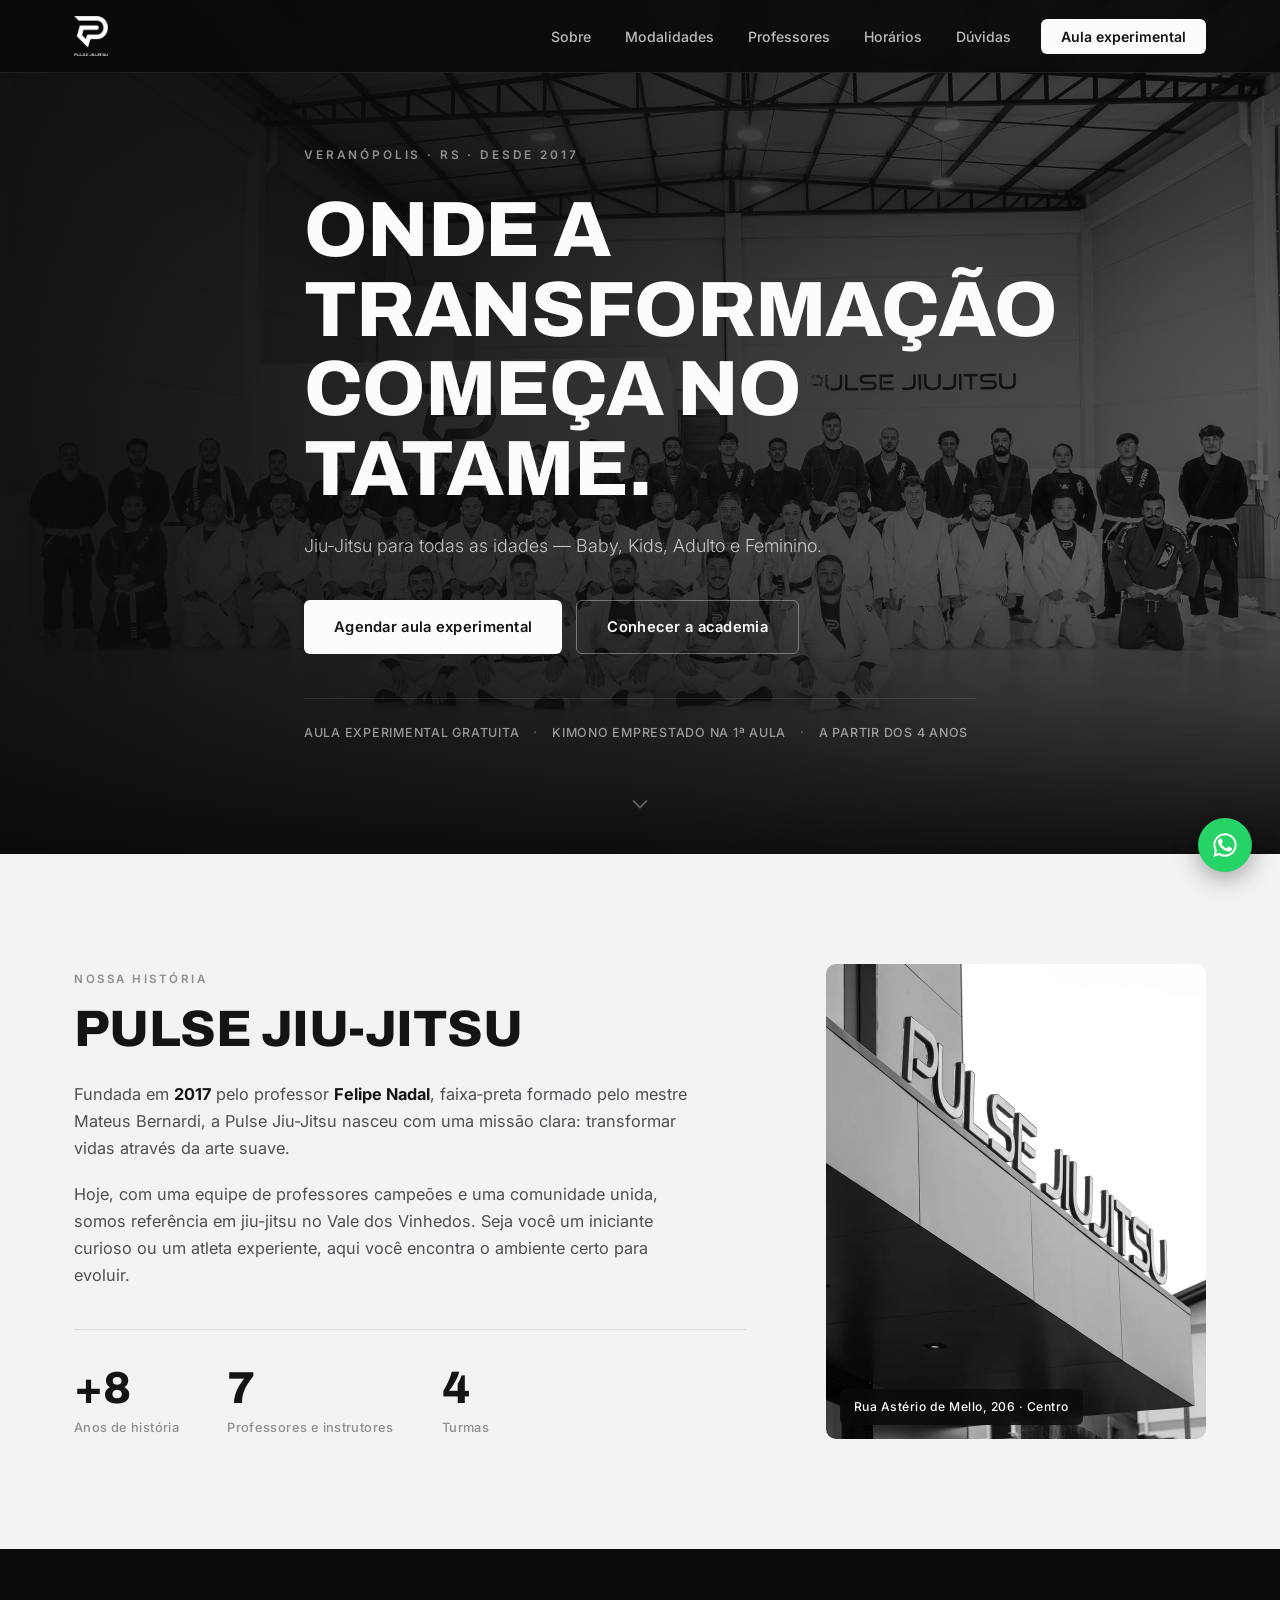
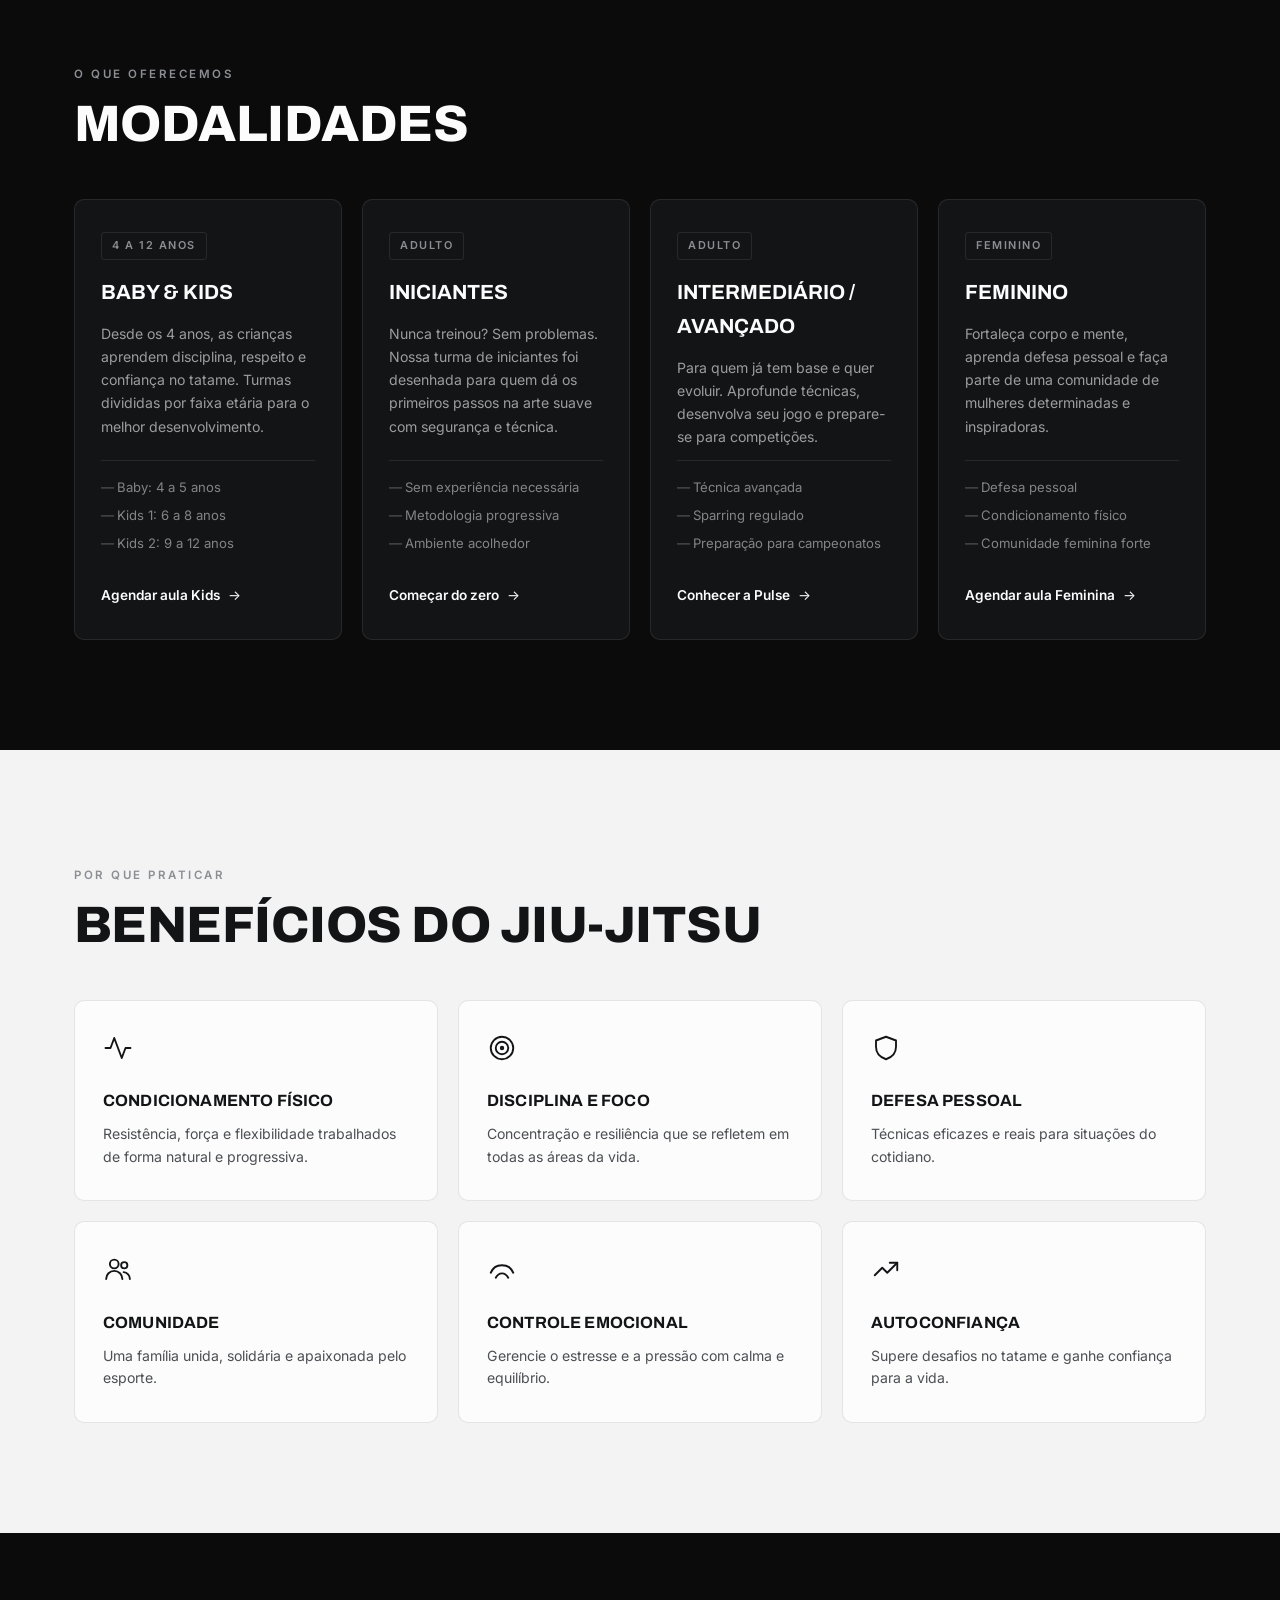
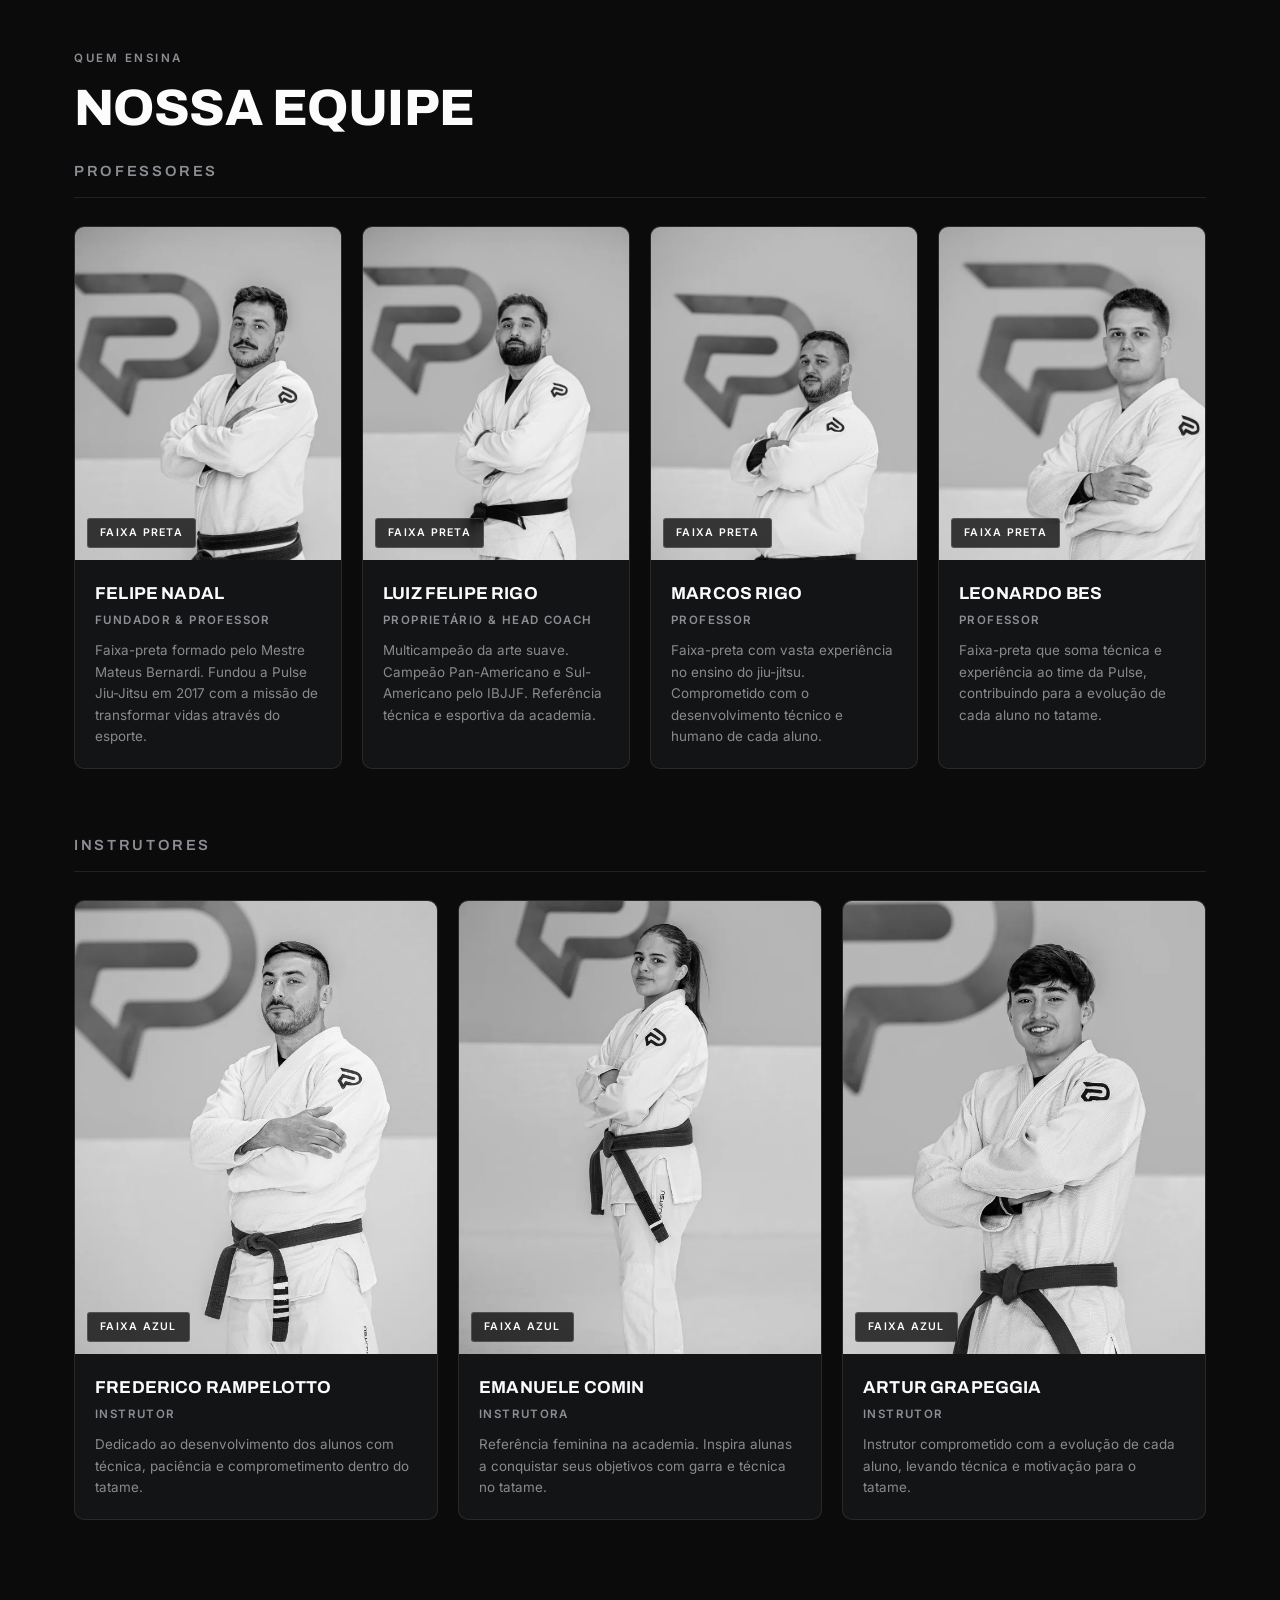
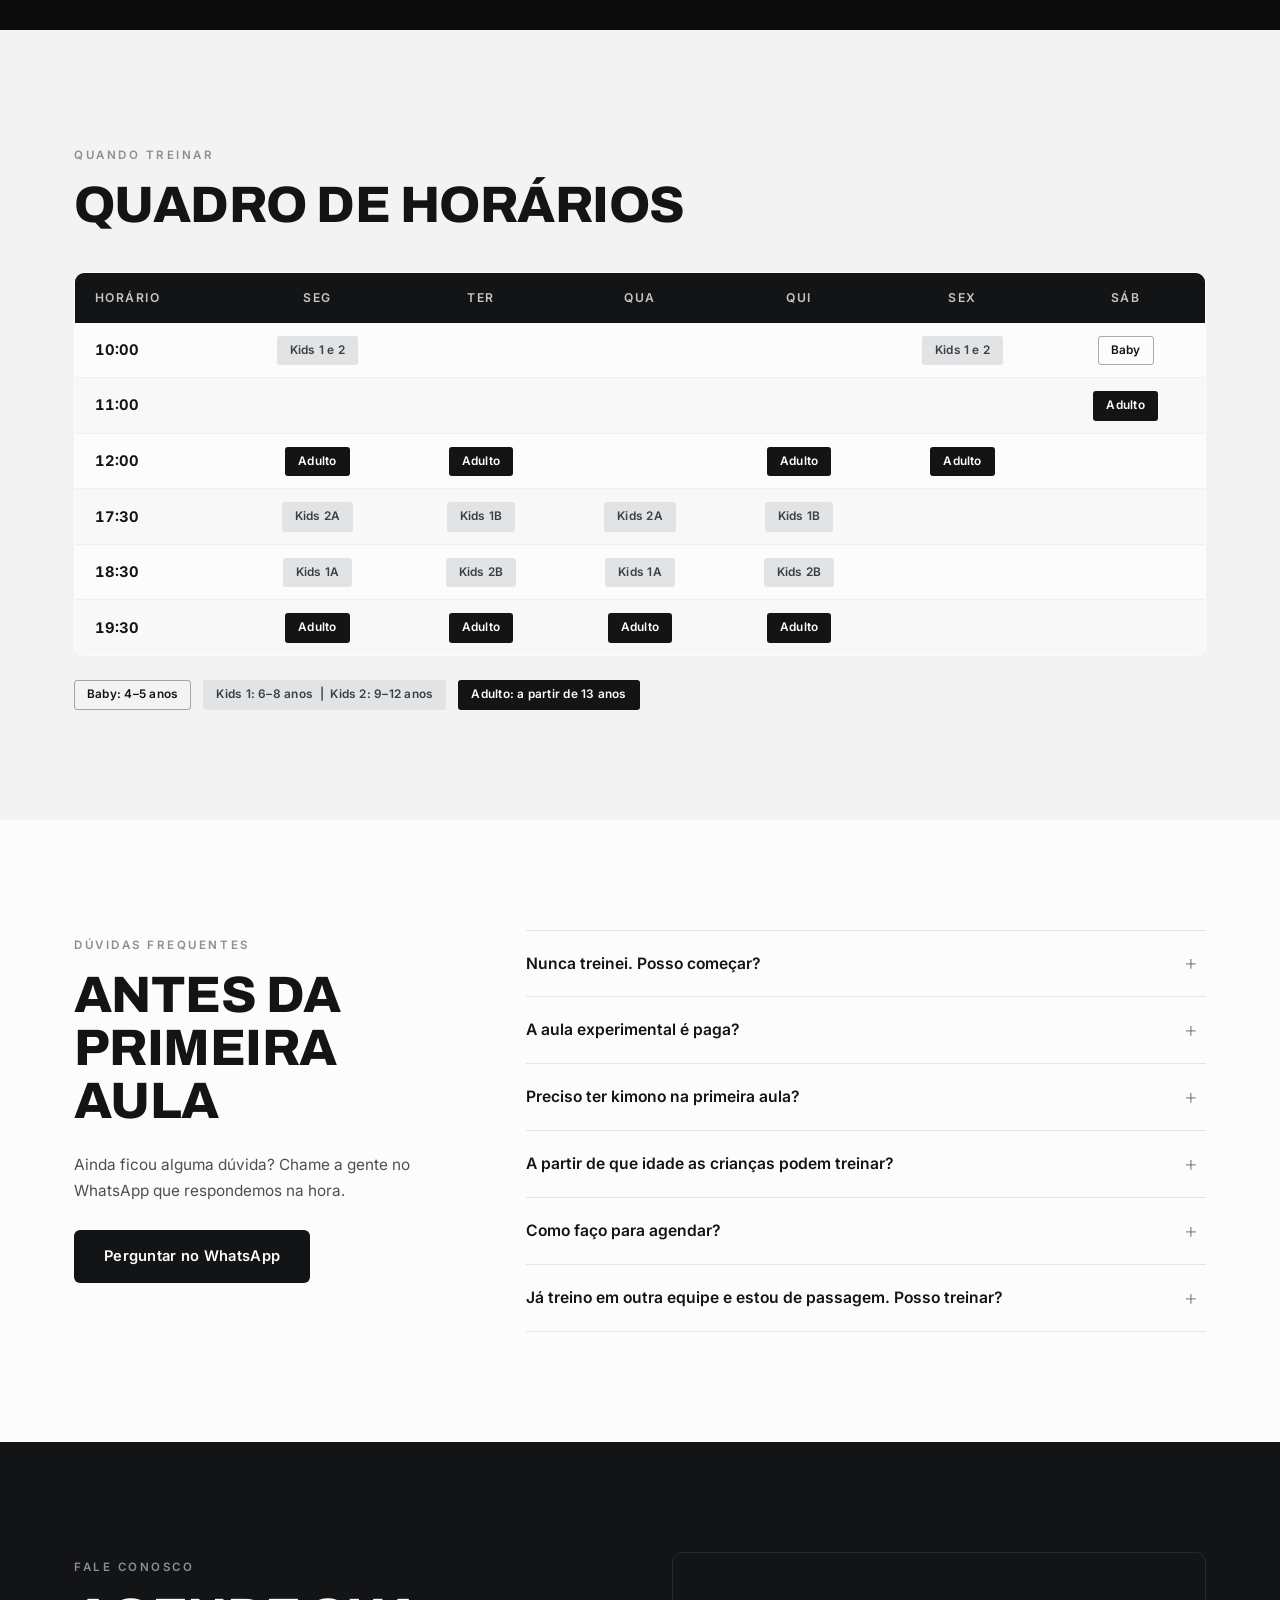
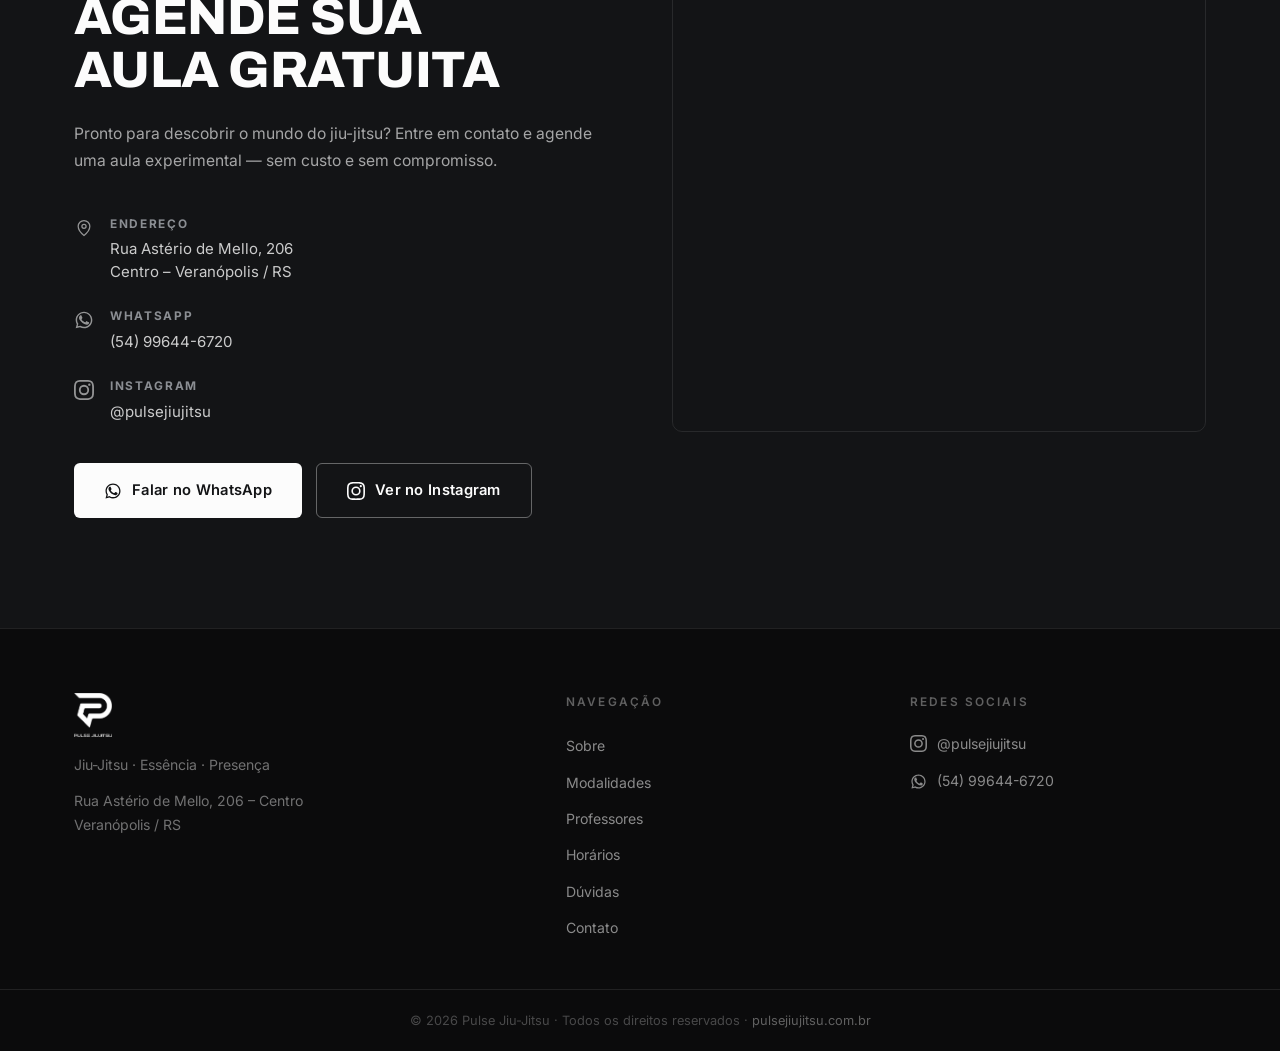
==== commit ba944609: "Redesign clean monocromatico (preto/branco/grafite) - Logo correto da Pulse Veranopolis (P&B, fundo " ====
--- a/index.html
+++ b/index.html
@@ -3,7 +3,7 @@
 <head>
   <meta charset="UTF-8" />
   <meta name="viewport" content="width=device-width, initial-scale=1.0" />
-  <meta name="description" content="Pulse Jiu-Jitsu – Academia de Jiu-Jitsu em Veranópolis/RS. Turmas para Baby, Kids, Adulto e Feminino. Aula experimental gratuita!" />
+  <meta name="description" content="Pulse Jiu-Jitsu – Academia de Jiu-Jitsu em Veranópolis/RS. Turmas para Baby, Kids, Adulto e Feminino. Aula experimental gratuita." />
   <meta name="keywords" content="jiu-jitsu, academia, veranópolis, RS, BJJ, Pulse, artes marciais" />
   <meta property="og:type" content="website" />
   <meta property="og:url" content="https://pulsejiujitsu.com.br" />
@@ -12,12 +12,11 @@
   <meta property="og:image" content="https://pulsejiujitsu.com.br/images/og-image.jpg" />
   <meta name="twitter:card" content="summary_large_image" />
   <title>Pulse Jiu-Jitsu | Veranópolis – RS</title>
-  <link rel="icon" type="image/png" href="images/logo.png" />
+  <link rel="icon" type="image/png" href="images/favicon.png" />
   <link rel="preconnect" href="https://fonts.googleapis.com" />
   <link rel="preconnect" href="https://fonts.gstatic.com" crossorigin />
-  <link href="https://fonts.googleapis.com/css2?family=Bebas+Neue&family=Inter:wght@300;400;500;600;700&display=swap" rel="stylesheet" />
+  <link href="https://fonts.googleapis.com/css2?family=Archivo:wght@600;700;800&family=Inter:wght@300;400;500;600;700&display=swap" rel="stylesheet" />
   <link rel="preload" as="image" href="images/hero-bg.webp" fetchpriority="high" />
-  <link rel="preload" as="image" href="images/hero-luiz.webp" fetchpriority="high" />
   <link rel="stylesheet" href="css/style.css" />
   <script type="application/ld+json">
   {
@@ -59,7 +58,7 @@
           <li><a href="#professores" class="nav__link">Professores</a></li>
           <li><a href="#horarios" class="nav__link">Horários</a></li>
           <li><a href="#faq" class="nav__link">Dúvidas</a></li>
-          <li><a href="#contato" class="nav__link nav__link--cta">Aula Grátis</a></li>
+          <li><a href="#contato" class="nav__link nav__link--cta">Aula experimental</a></li>
         </ul>
       </nav>
       <button class="hamburger" id="hamburger" aria-label="Menu">
@@ -71,33 +70,22 @@
   <!-- ===== HERO ===== -->
   <section class="hero" id="hero">
     <div class="hero__bg"></div>
-    <div class="container hero__grid">
-      <div class="hero__content">
-        <span class="hero__eyebrow">Veranópolis · RS · desde 2017</span>
-        <h1 class="hero__title">Onde a transformação<br><span class="text-red">começa no tatame.</span></h1>
-        <p class="hero__subtitle">Jiu-Jitsu para todas as idades — Baby, Kids, Adulto e Feminino.<br>Venha evoluir com a gente.</p>
-        <div class="hero__actions">
-          <a href="https://wa.me/5554996446720?text=Olá!%20Quero%20agendar%20uma%20aula%20experimental%20na%20Pulse%20Jiu-Jitsu!" target="_blank" rel="noopener" class="btn btn--red">Agende sua aula grátis</a>
-          <a href="#sobre" class="btn btn--outline">Conheça a academia</a>
-        </div>
-        <ul class="hero__badges">
-          <li>✔ Aula experimental gratuita</li>
-          <li>✔ Kimono emprestado na 1ª aula</li>
-          <li>✔ A partir dos 4 anos</li>
-        </ul>
-      </div>
-      <div class="hero__portrait">
-        <div class="hero__portrait-frame">
-          <img src="images/hero-luiz.webp" alt="Luiz Felipe Rigo – Head Coach da Pulse Jiu-Jitsu" width="720" height="900" fetchpriority="high" />
-        </div>
-        <div class="hero__portrait-tag">
-          <strong>Luiz Felipe Rigo</strong>
-          <span>Head Coach · Faixa Preta</span>
-        </div>
-      </div>
+    <div class="container hero__content">
+      <span class="hero__eyebrow">Veranópolis · RS · Desde 2017</span>
+      <h1 class="hero__title">Onde a transformação<br>começa no tatame.</h1>
+      <p class="hero__subtitle">Jiu-Jitsu para todas as idades — Baby, Kids, Adulto e Feminino.</p>
+      <div class="hero__actions">
+        <a href="https://wa.me/5554996446720?text=Olá!%20Quero%20agendar%20uma%20aula%20experimental%20na%20Pulse%20Jiu-Jitsu!" target="_blank" rel="noopener" class="btn btn--primary">Agendar aula experimental</a>
+        <a href="#sobre" class="btn btn--outline">Conhecer a academia</a>
+      </div>
+      <ul class="hero__badges">
+        <li>Aula experimental gratuita</li>
+        <li>Kimono emprestado na 1ª aula</li>
+        <li>A partir dos 4 anos</li>
+      </ul>
     </div>
     <a href="#sobre" class="hero__scroll" aria-label="Rolar para baixo">
-      <svg viewBox="0 0 24 24" fill="none" stroke="currentColor" stroke-width="2"><polyline points="6 9 12 15 18 9"/></svg>
+      <svg viewBox="0 0 24 24" fill="none" stroke="currentColor" stroke-width="1.5"><polyline points="6 9 12 15 18 9"/></svg>
     </a>
   </section>
 
@@ -126,7 +114,7 @@
       </div>
       <div class="sobre__foto">
         <img src="images/fachada.webp" alt="Fachada da Pulse Jiu-Jitsu em Veranópolis" class="sobre__foto-img" width="760" height="950" loading="lazy" />
-        <span class="sobre__foto-tag">📍 Rua Astério de Mello, 206 · Centro</span>
+        <span class="sobre__foto-tag">Rua Astério de Mello, 206 · Centro</span>
       </div>
     </div>
   </section>
@@ -134,12 +122,11 @@
   <!-- ===== MODALIDADES ===== -->
   <section class="modalidades" id="modalidades">
     <div class="container">
-      <span class="section-label section-label--light">O que oferecemos</span>
-      <h2 class="section-title section-title--light">Nossas Modalidades</h2>
+      <span class="section-label">O que oferecemos</span>
+      <h2 class="section-title section-title--light">Modalidades</h2>
       <div class="cards">
 
         <div class="card">
-          <div class="card__icon">🥋</div>
           <div class="card__badge">4 a 12 anos</div>
           <h3 class="card__title">Baby &amp; Kids</h3>
           <p class="card__text">Desde os 4 anos, as crianças aprendem disciplina, respeito e confiança no tatame. Turmas divididas por faixa etária para o melhor desenvolvimento.</p>
@@ -148,11 +135,10 @@
             <li>Kids 1: 6 a 8 anos</li>
             <li>Kids 2: 9 a 12 anos</li>
           </ul>
-          <a href="https://wa.me/5554996446720?text=Olá!%20Quero%20agendar%20uma%20aula%20experimental%20Kids%20na%20Pulse%20Jiu-Jitsu!" target="_blank" rel="noopener" class="card__cta">Agendar aula Kids →</a>
+          <a href="https://wa.me/5554996446720?text=Olá!%20Quero%20agendar%20uma%20aula%20experimental%20Kids%20na%20Pulse%20Jiu-Jitsu!" target="_blank" rel="noopener" class="card__cta">Agendar aula Kids</a>
         </div>
 
         <div class="card">
-          <div class="card__icon">🤺</div>
           <div class="card__badge">Adulto</div>
           <h3 class="card__title">Iniciantes</h3>
           <p class="card__text">Nunca treinou? Sem problemas. Nossa turma de iniciantes foi desenhada para quem dá os primeiros passos na arte suave com segurança e técnica.</p>
@@ -161,11 +147,10 @@
             <li>Metodologia progressiva</li>
             <li>Ambiente acolhedor</li>
           </ul>
-          <a href="https://wa.me/5554996446720?text=Olá!%20Nunca%20treinei%20e%20quero%20agendar%20uma%20aula%20experimental%20na%20Pulse%20Jiu-Jitsu!" target="_blank" rel="noopener" class="card__cta">Começar do zero →</a>
+          <a href="https://wa.me/5554996446720?text=Olá!%20Nunca%20treinei%20e%20quero%20agendar%20uma%20aula%20experimental%20na%20Pulse%20Jiu-Jitsu!" target="_blank" rel="noopener" class="card__cta">Começar do zero</a>
         </div>
 
         <div class="card">
-          <div class="card__icon">🏆</div>
           <div class="card__badge">Adulto</div>
           <h3 class="card__title">Intermediário / Avançado</h3>
           <p class="card__text">Para quem já tem base e quer evoluir. Aprofunde técnicas, desenvolva seu jogo e prepare-se para competições.</p>
@@ -174,11 +159,10 @@
             <li>Sparring regulado</li>
             <li>Preparação para campeonatos</li>
           </ul>
-          <a href="https://wa.me/5554996446720?text=Olá!%20Já%20treino%20jiu-jitsu%20e%20quero%20conhecer%20a%20Pulse!" target="_blank" rel="noopener" class="card__cta">Conhecer a Pulse →</a>
+          <a href="https://wa.me/5554996446720?text=Olá!%20Já%20treino%20jiu-jitsu%20e%20quero%20conhecer%20a%20Pulse!" target="_blank" rel="noopener" class="card__cta">Conhecer a Pulse</a>
         </div>
 
         <div class="card">
-          <div class="card__icon">💪</div>
           <div class="card__badge">Feminino</div>
           <h3 class="card__title">Feminino</h3>
           <p class="card__text">Fortaleça corpo e mente, aprenda defesa pessoal e faça parte de uma comunidade de mulheres determinadas e inspiradoras.</p>
@@ -187,7 +171,7 @@
             <li>Condicionamento físico</li>
             <li>Comunidade feminina forte</li>
           </ul>
-          <a href="https://wa.me/5554996446720?text=Olá!%20Quero%20agendar%20uma%20aula%20experimental%20na%20turma%20Feminina%20da%20Pulse!" target="_blank" rel="noopener" class="card__cta">Agendar aula Feminina →</a>
+          <a href="https://wa.me/5554996446720?text=Olá!%20Quero%20agendar%20uma%20aula%20experimental%20na%20turma%20Feminina%20da%20Pulse!" target="_blank" rel="noopener" class="card__cta">Agendar aula Feminina</a>
         </div>
 
       </div>
@@ -197,36 +181,36 @@
   <!-- ===== BENEFÍCIOS ===== -->
   <section class="beneficios" id="beneficios">
     <div class="container">
-      <span class="section-label">Por que praticar?</span>
+      <span class="section-label">Por que praticar</span>
       <h2 class="section-title">Benefícios do Jiu-Jitsu</h2>
       <div class="beneficios__grid">
         <div class="beneficio">
-          <span class="beneficio__icon">💪</span>
-          <h4>Condicionamento Físico</h4>
-          <p>Resistência, força e flexibilidade trabalhados de forma natural e divertida.</p>
+          <svg class="beneficio__icon" viewBox="0 0 24 24" fill="none" stroke="currentColor" stroke-width="1.5" stroke-linecap="round" stroke-linejoin="round"><polyline points="2 12 6 12 9 4 15 20 18 12 22 12"/></svg>
+          <h4>Condicionamento físico</h4>
+          <p>Resistência, força e flexibilidade trabalhados de forma natural e progressiva.</p>
         </div>
         <div class="beneficio">
-          <span class="beneficio__icon">🧠</span>
-          <h4>Disciplina Mental</h4>
-          <p>Foco, concentração e resiliência que se refletem em todas as áreas da vida.</p>
+          <svg class="beneficio__icon" viewBox="0 0 24 24" fill="none" stroke="currentColor" stroke-width="1.5" stroke-linecap="round" stroke-linejoin="round"><circle cx="12" cy="12" r="9"/><circle cx="12" cy="12" r="5"/><circle cx="12" cy="12" r="1"/></svg>
+          <h4>Disciplina e foco</h4>
+          <p>Concentração e resiliência que se refletem em todas as áreas da vida.</p>
         </div>
         <div class="beneficio">
-          <span class="beneficio__icon">🛡️</span>
-          <h4>Defesa Pessoal</h4>
-          <p>Aprenda técnicas eficazes e reais para situações do cotidiano.</p>
+          <svg class="beneficio__icon" viewBox="0 0 24 24" fill="none" stroke="currentColor" stroke-width="1.5" stroke-linecap="round" stroke-linejoin="round"><path d="M12 3l8 3v5c0 5-3.5 8.5-8 10-4.5-1.5-8-5-8-10V6l8-3z"/></svg>
+          <h4>Defesa pessoal</h4>
+          <p>Técnicas eficazes e reais para situações do cotidiano.</p>
         </div>
         <div class="beneficio">
-          <span class="beneficio__icon">🤝</span>
+          <svg class="beneficio__icon" viewBox="0 0 24 24" fill="none" stroke="currentColor" stroke-width="1.5" stroke-linecap="round" stroke-linejoin="round"><circle cx="9" cy="8" r="3.5"/><path d="M2.5 20c0-3.6 2.9-6.5 6.5-6.5s6.5 2.9 6.5 6.5"/><circle cx="17" cy="9" r="2.5"/><path d="M16.5 14.5c2.9.3 5 2.7 5 5.5"/></svg>
           <h4>Comunidade</h4>
-          <p>Faça parte de uma família unida, solidária e apaixonada pelo esporte.</p>
+          <p>Uma família unida, solidária e apaixonada pelo esporte.</p>
         </div>
         <div class="beneficio">
-          <span class="beneficio__icon">😌</span>
-          <h4>Controle Emocional</h4>
+          <svg class="beneficio__icon" viewBox="0 0 24 24" fill="none" stroke="currentColor" stroke-width="1.5" stroke-linecap="round" stroke-linejoin="round"><path d="M3 15c2-4 4-6 9-6s7 2 9 6"/><path d="M7 19c1.2-2.2 2.5-3.5 5-3.5s3.8 1.3 5 3.5"/></svg>
+          <h4>Controle emocional</h4>
           <p>Gerencie o estresse e a pressão com calma e equilíbrio.</p>
         </div>
         <div class="beneficio">
-          <span class="beneficio__icon">⭐</span>
+          <svg class="beneficio__icon" viewBox="0 0 24 24" fill="none" stroke="currentColor" stroke-width="1.5" stroke-linecap="round" stroke-linejoin="round"><polyline points="3 17 9 11 13 15 21 7"/><polyline points="15 7 21 7 21 13"/></svg>
           <h4>Autoconfiança</h4>
           <p>Supere desafios no tatame e ganhe confiança para a vida.</p>
         </div>
@@ -237,7 +221,7 @@
   <!-- ===== PROFESSORES ===== -->
   <section class="professores" id="professores">
     <div class="container">
-      <span class="section-label section-label--light">Quem ensina</span>
+      <span class="section-label">Quem ensina</span>
       <h2 class="section-title section-title--light">Nossa Equipe</h2>
 
       <div class="team__group">
@@ -247,7 +231,7 @@
           <div class="team__card">
             <div class="team__photo-wrap">
               <img src="images/prof-felipe.webp" alt="Felipe Nadal" class="team__photo" width="640" height="800" loading="lazy" />
-              <span class="team__belt team__belt--black">Faixa Preta</span>
+              <span class="team__belt">Faixa Preta</span>
             </div>
             <div class="team__info">
               <h4 class="team__name">Felipe Nadal</h4>
@@ -259,7 +243,7 @@
           <div class="team__card">
             <div class="team__photo-wrap">
               <img src="images/prof-luiz.webp" alt="Luiz Felipe Rigo" class="team__photo" width="640" height="800" loading="lazy" />
-              <span class="team__belt team__belt--black">Faixa Preta</span>
+              <span class="team__belt">Faixa Preta</span>
             </div>
             <div class="team__info">
               <h4 class="team__name">Luiz Felipe Rigo</h4>
@@ -271,7 +255,7 @@
           <div class="team__card">
             <div class="team__photo-wrap">
               <img src="images/prof-marcos.webp" alt="Marcos Rigo" class="team__photo" width="640" height="800" loading="lazy" />
-              <span class="team__belt team__belt--black">Faixa Preta</span>
+              <span class="team__belt">Faixa Preta</span>
             </div>
             <div class="team__info">
               <h4 class="team__name">Marcos Rigo</h4>
@@ -283,7 +267,7 @@
           <div class="team__card">
             <div class="team__photo-wrap">
               <img src="images/prof-leonardo.webp" alt="Leonardo Bes" class="team__photo" width="640" height="800" loading="lazy" />
-              <span class="team__belt team__belt--black">Faixa Preta</span>
+              <span class="team__belt">Faixa Preta</span>
             </div>
             <div class="team__info">
               <h4 class="team__name">Leonardo Bes</h4>
@@ -302,7 +286,7 @@
           <div class="team__card">
             <div class="team__photo-wrap">
               <img src="images/prof-fred.webp" alt="Frederico Rampelotto" class="team__photo" width="640" height="800" loading="lazy" />
-              <span class="team__belt team__belt--blue">Faixa Azul</span>
+              <span class="team__belt">Faixa Azul</span>
             </div>
             <div class="team__info">
               <h4 class="team__name">Frederico Rampelotto</h4>
@@ -314,7 +298,7 @@
           <div class="team__card">
             <div class="team__photo-wrap">
               <img src="images/prof-emanuele.webp" alt="Emanuele Comin" class="team__photo" width="640" height="800" loading="lazy" />
-              <span class="team__belt team__belt--blue">Faixa Azul</span>
+              <span class="team__belt">Faixa Azul</span>
             </div>
             <div class="team__info">
               <h4 class="team__name">Emanuele Comin</h4>
@@ -326,7 +310,7 @@
           <div class="team__card">
             <div class="team__photo-wrap">
               <img src="images/prof-artur.webp" alt="Artur Grapeggia" class="team__photo" width="640" height="800" loading="lazy" />
-              <span class="team__belt team__belt--blue">Faixa Azul</span>
+              <span class="team__belt">Faixa Azul</span>
             </div>
             <div class="team__info">
               <h4 class="team__name">Artur Grapeggia</h4>
@@ -427,61 +411,14 @@
     </div>
   </section>
 
-  <!-- ===== DEPOIMENTOS ===== -->
-  <section class="depoimentos" id="depoimentos">
-    <div class="container">
-      <span class="section-label section-label--light">O que dizem nossos alunos</span>
-      <h2 class="section-title section-title--light">Histórias Reais</h2>
-      <div class="depoimentos__grid">
-
-        <figure class="depoimento">
-          <div class="depoimento__stars" aria-label="5 estrelas">★★★★★</div>
-          <blockquote class="depoimento__texto">"Meu filho começou no Baby com 4 anos e hoje, com 7, já está no Kids 2. A evolução dele em disciplina e autoconfiança é impressionante. Os professores são incríveis com as crianças."</blockquote>
-          <figcaption class="depoimento__autor">
-            <span class="depoimento__avatar">CM</span>
-            <div>
-              <strong>Carla M.</strong>
-              <span>Mãe de aluno — Kids</span>
-            </div>
-          </figcaption>
-        </figure>
-
-        <figure class="depoimento">
-          <div class="depoimento__stars" aria-label="5 estrelas">★★★★★</div>
-          <blockquote class="depoimento__texto">"Comecei do zero aos 35 anos, sem nunca ter feito luta. O ambiente é super acolhedor, sem pressão. Em 6 meses já me sinto muito mais confiante dentro e fora do tatame."</blockquote>
-          <figcaption class="depoimento__autor">
-            <span class="depoimento__avatar">RS</span>
-            <div>
-              <strong>Roberto S.</strong>
-              <span>Aluno adulto iniciante</span>
-            </div>
-          </figcaption>
-        </figure>
-
-        <figure class="depoimento">
-          <div class="depoimento__stars" aria-label="5 estrelas">★★★★★</div>
-          <blockquote class="depoimento__texto">"A turma feminina é um espaço incrível. Aprendi defesa pessoal real, melhorei meu condicionamento e fiz amigas que levei pra vida. Recomendo muito para todas as mulheres."</blockquote>
-          <figcaption class="depoimento__autor">
-            <span class="depoimento__avatar">JP</span>
-            <div>
-              <strong>Juliana P.</strong>
-              <span>Aluna — Turma Feminina</span>
-            </div>
-          </figcaption>
-        </figure>
-
-      </div>
-    </div>
-  </section>
-
   <!-- ===== FAQ ===== -->
   <section class="faq" id="faq">
     <div class="container faq__inner">
       <div class="faq__head">
         <span class="section-label">Dúvidas frequentes</span>
         <h2 class="section-title">Antes da primeira aula</h2>
-        <p class="faq__desc">Ainda ficou alguma dúvida? Chama a gente no WhatsApp que respondemos na hora.</p>
-        <a href="https://wa.me/5554996446720?text=Olá!%20Tenho%20uma%20dúvida%20sobre%20a%20Pulse%20Jiu-Jitsu!" target="_blank" rel="noopener" class="btn btn--red">Perguntar no WhatsApp</a>
+        <p class="faq__desc">Ainda ficou alguma dúvida? Chame a gente no WhatsApp que respondemos na hora.</p>
+        <a href="https://wa.me/5554996446720?text=Olá!%20Tenho%20uma%20dúvida%20sobre%20a%20Pulse%20Jiu-Jitsu!" target="_blank" rel="noopener" class="btn btn--dark">Perguntar no WhatsApp</a>
       </div>
       <div class="faq__list">
 
@@ -512,7 +449,7 @@
 
         <details class="faq__item">
           <summary>Já treino em outra equipe e estou de passagem. Posso treinar?</summary>
-          <p>Claro! Visitantes são bem-vindos em qualquer horário da grade. Manda uma mensagem antes pra gente te receber bem.</p>
+          <p>Claro! Visitantes são bem-vindos em qualquer horário da grade. Mande uma mensagem antes para a gente te receber bem.</p>
         </details>
 
       </div>
@@ -523,27 +460,27 @@
   <section class="contato" id="contato">
     <div class="container contato__inner">
       <div class="contato__info">
-        <span class="section-label section-label--light">Fale conosco</span>
-        <h2 class="section-title section-title--light">Agende sua<br><span class="text-red">Aula Gratuita</span></h2>
-        <p class="contato__desc">Pronto para descobrir o mundo do jiu-jitsu? Entre em contato e agende uma aula experimental — sem custo e sem compromisso!</p>
+        <span class="section-label">Fale conosco</span>
+        <h2 class="section-title section-title--light">Agende sua<br>aula gratuita</h2>
+        <p class="contato__desc">Pronto para descobrir o mundo do jiu-jitsu? Entre em contato e agende uma aula experimental — sem custo e sem compromisso.</p>
 
         <div class="contato__items">
           <div class="contato__item">
-            <span class="contato__icon">📍</span>
+            <svg class="contato__icon" viewBox="0 0 24 24" fill="none" stroke="currentColor" stroke-width="1.5" stroke-linecap="round" stroke-linejoin="round"><path d="M12 21s-7-5.5-7-11a7 7 0 0 1 14 0c0 5.5-7 11-7 11z"/><circle cx="12" cy="10" r="2.5"/></svg>
             <div>
               <strong>Endereço</strong>
               <p>Rua Astério de Mello, 206<br>Centro – Veranópolis / RS</p>
             </div>
           </div>
           <div class="contato__item">
-            <span class="contato__icon">📱</span>
+            <svg class="contato__icon" viewBox="0 0 24 24" fill="currentColor"><path d="M17.472 14.382c-.297-.149-1.758-.867-2.03-.967-.273-.099-.471-.148-.67.15-.197.297-.767.966-.94 1.164-.173.199-.347.223-.644.075-.297-.15-1.255-.463-2.39-1.475-.883-.788-1.48-1.761-1.653-2.059-.173-.297-.018-.458.13-.606.134-.133.298-.347.446-.52.149-.174.198-.298.298-.497.099-.198.05-.371-.025-.52-.075-.149-.669-1.612-.916-2.207-.242-.579-.487-.5-.669-.51-.173-.008-.371-.01-.57-.01-.198 0-.52.074-.792.372-.272.297-1.04 1.016-1.04 2.479 0 1.462 1.065 2.875 1.213 3.074.149.198 2.096 3.2 5.077 4.487.709.306 1.262.489 1.694.625.712.227 1.36.195 1.871.118.571-.085 1.758-.719 2.006-1.413.248-.694.248-1.289.173-1.413-.074-.124-.272-.198-.57-.347z"/><path d="M12.004 2C6.477 2 2.002 6.479 2 12.01a9.98 9.98 0 001.334 5.005L2 22l5.143-1.311A9.97 9.97 0 0012.004 22C17.531 22 22 17.523 22 12c0-5.522-4.469-10-9.996-10zm0 18.162a8.289 8.289 0 01-4.224-1.155l-.303-.18-3.051.779.807-2.966-.198-.317A8.272 8.272 0 013.733 12c0-4.561 3.712-8.273 8.271-8.273 4.558 0 8.27 3.712 8.27 8.273 0 4.558-3.712 8.162-8.27 8.162z"/></svg>
             <div>
               <strong>WhatsApp</strong>
               <p><a href="https://wa.me/5554996446720" target="_blank" rel="noopener">(54) 99644-6720</a></p>
             </div>
           </div>
           <div class="contato__item">
-            <span class="contato__icon">📸</span>
+            <svg class="contato__icon" viewBox="0 0 24 24" fill="currentColor"><path d="M12 2.163c3.204 0 3.584.012 4.85.07 3.252.148 4.771 1.691 4.919 4.919.058 1.265.069 1.645.069 4.849 0 3.205-.012 3.584-.069 4.849-.149 3.225-1.664 4.771-4.919 4.919-1.266.058-1.644.07-4.85.07-3.204 0-3.584-.012-4.849-.07-3.26-.149-4.771-1.699-4.919-4.92-.058-1.265-.07-1.644-.07-4.849 0-3.204.013-3.583.07-4.849.149-3.227 1.664-4.771 4.919-4.919 1.266-.057 1.645-.069 4.849-.069zM12 0C8.741 0 8.333.014 7.053.072 2.695.272.273 2.69.073 7.052.014 8.333 0 8.741 0 12c0 3.259.014 3.668.072 4.948.2 4.358 2.618 6.78 6.98 6.98C8.333 23.986 8.741 24 12 24c3.259 0 3.668-.014 4.948-.072 4.354-.2 6.782-2.618 6.979-6.98.059-1.28.073-1.689.073-4.948 0-3.259-.014-3.667-.072-4.947-.196-4.354-2.617-6.78-6.979-6.98C15.668.014 15.259 0 12 0zm0 5.838a6.162 6.162 0 100 12.324 6.162 6.162 0 000-12.324zM12 16a4 4 0 110-8 4 4 0 010 8zm6.406-11.845a1.44 1.44 0 100 2.881 1.44 1.44 0 000-2.881z"/></svg>
             <div>
               <strong>Instagram</strong>
               <p><a href="https://instagram.com/pulsejiujitsu" target="_blank" rel="noopener">@pulsejiujitsu</a></p>
@@ -552,11 +489,11 @@
         </div>
 
         <div class="contato__ctas">
-          <a href="https://wa.me/5554996446720?text=Olá!%20Quero%20agendar%20uma%20aula%20experimental%20na%20Pulse%20Jiu-Jitsu!" target="_blank" rel="noopener" class="btn btn--red btn--icon">
+          <a href="https://wa.me/5554996446720?text=Olá!%20Quero%20agendar%20uma%20aula%20experimental%20na%20Pulse%20Jiu-Jitsu!" target="_blank" rel="noopener" class="btn btn--primary btn--icon">
             <svg viewBox="0 0 24 24" fill="currentColor"><path d="M17.472 14.382c-.297-.149-1.758-.867-2.03-.967-.273-.099-.471-.148-.67.15-.197.297-.767.966-.94 1.164-.173.199-.347.223-.644.075-.297-.15-1.255-.463-2.39-1.475-.883-.788-1.48-1.761-1.653-2.059-.173-.297-.018-.458.13-.606.134-.133.298-.347.446-.52.149-.174.198-.298.298-.497.099-.198.05-.371-.025-.52-.075-.149-.669-1.612-.916-2.207-.242-.579-.487-.5-.669-.51-.173-.008-.371-.01-.57-.01-.198 0-.52.074-.792.372-.272.297-1.04 1.016-1.04 2.479 0 1.462 1.065 2.875 1.213 3.074.149.198 2.096 3.2 5.077 4.487.709.306 1.262.489 1.694.625.712.227 1.36.195 1.871.118.571-.085 1.758-.719 2.006-1.413.248-.694.248-1.289.173-1.413-.074-.124-.272-.198-.57-.347z"/><path d="M12.004 2C6.477 2 2.002 6.479 2 12.01a9.98 9.98 0 001.334 5.005L2 22l5.143-1.311A9.97 9.97 0 0012.004 22C17.531 22 22 17.523 22 12c0-5.522-4.469-10-9.996-10zm0 18.162a8.289 8.289 0 01-4.224-1.155l-.303-.18-3.051.779.807-2.966-.198-.317A8.272 8.272 0 013.733 12c0-4.561 3.712-8.273 8.271-8.273 4.558 0 8.27 3.712 8.27 8.273 0 4.558-3.712 8.162-8.27 8.162z"/></svg>
             Falar no WhatsApp
           </a>
-          <a href="https://instagram.com/pulsejiujitsu" target="_blank" rel="noopener" class="btn btn--outline-light btn--icon">
+          <a href="https://instagram.com/pulsejiujitsu" target="_blank" rel="noopener" class="btn btn--outline btn--icon">
             <svg viewBox="0 0 24 24" fill="currentColor"><path d="M12 2.163c3.204 0 3.584.012 4.85.07 3.252.148 4.771 1.691 4.919 4.919.058 1.265.069 1.645.069 4.849 0 3.205-.012 3.584-.069 4.849-.149 3.225-1.664 4.771-4.919 4.919-1.266.058-1.644.07-4.85.07-3.204 0-3.584-.012-4.849-.07-3.26-.149-4.771-1.699-4.919-4.92-.058-1.265-.07-1.644-.07-4.849 0-3.204.013-3.583.07-4.849.149-3.227 1.664-4.771 4.919-4.919 1.266-.057 1.645-.069 4.849-.069zM12 0C8.741 0 8.333.014 7.053.072 2.695.272.273 2.69.073 7.052.014 8.333 0 8.741 0 12c0 3.259.014 3.668.072 4.948.2 4.358 2.618 6.78 6.98 6.98C8.333 23.986 8.741 24 12 24c3.259 0 3.668-.014 4.948-.072 4.354-.2 6.782-2.618 6.979-6.98.059-1.28.073-1.689.073-4.948 0-3.259-.014-3.667-.072-4.947-.196-4.354-2.617-6.78-6.979-6.98C15.668.014 15.259 0 12 0zm0 5.838a6.162 6.162 0 100 12.324 6.162 6.162 0 000-12.324zM12 16a4 4 0 110-8 4 4 0 010 8zm6.406-11.845a1.44 1.44 0 100 2.881 1.44 1.44 0 000-2.881z"/></svg>
             Ver no Instagram
           </a>
@@ -598,7 +535,7 @@
         </ul>
       </div>
       <div class="footer__social">
-        <h4>Redes Sociais</h4>
+        <h4>Redes sociais</h4>
         <div class="footer__social-links">
           <a href="https://instagram.com/pulsejiujitsu" target="_blank" rel="noopener" aria-label="Instagram">
             <svg viewBox="0 0 24 24" fill="currentColor"><path d="M12 2.163c3.204 0 3.584.012 4.85.07 3.252.148 4.771 1.691 4.919 4.919.058 1.265.069 1.645.069 4.849 0 3.205-.012 3.584-.069 4.849-.149 3.225-1.664 4.771-4.919 4.919-1.266.058-1.644.07-4.85.07-3.204 0-3.584-.012-4.849-.07-3.26-.149-4.771-1.699-4.919-4.92-.058-1.265-.07-1.644-.07-4.849 0-3.204.013-3.583.07-4.849.149-3.227 1.664-4.771 4.919-4.919 1.266-.057 1.645-.069 4.849-.069zM12 0C8.741 0 8.333.014 7.053.072 2.695.272.273 2.69.073 7.052.014 8.333 0 8.741 0 12c0 3.259.014 3.668.072 4.948.2 4.358 2.618 6.78 6.98 6.98C8.333 23.986 8.741 24 12 24c3.259 0 3.668-.014 4.948-.072 4.354-.2 6.782-2.618 6.979-6.98.059-1.28.073-1.689.073-4.948 0-3.259-.014-3.667-.072-4.947-.196-4.354-2.617-6.78-6.979-6.98C15.668.014 15.259 0 12 0zm0 5.838a6.162 6.162 0 100 12.324 6.162 6.162 0 000-12.324zM12 16a4 4 0 110-8 4 4 0 010 8zm6.406-11.845a1.44 1.44 0 100 2.881 1.44 1.44 0 000-2.881z"/></svg>
--- a/css/style.css
+++ b/css/style.css
@@ -1,29 +1,27 @@
 /* =====================================================
    PULSE JIU-JITSU — style.css
-   Paleta: Preto · Branco · Vermelho
+   Paleta: Preto · Branco · Grafite
    ===================================================== */
 
 /* ---------- RESET & BASE ---------- */
 *, *::before, *::after { box-sizing: border-box; margin: 0; padding: 0; }
 
 :root {
-  --black:      #0a0a0a;
-  --black2:     #111111;
-  --gray-dark:  #1a1a1a;
-  --gray:       #2a2a2a;
-  --gray-mid:   #555555;
-  --gray-light: #f0f0f0;
-  --white:      #ffffff;
-  --red:        #D91B21;
-  --red-dark:   #b01519;
-  --belt-black: #111111;
-  --belt-brown: #6B3A2A;
-  --belt-blue:  #1a4a8a;
-  --font-title: 'Bebas Neue', 'Impact', sans-serif;
+  --black:      #0b0b0c;
+  --graphite:   #131416;
+  --graphite-2: #1b1c1f;
+  --gray:       #8b8e93;
+  --gray-soft:  #c9cbce;
+  --light:      #f3f3f4;
+  --white:      #fcfcfc;
+  --ink:        #131416;
+  --ink-soft:   #4c4f54;
+  --line-dark:  rgba(255,255,255,.09);
+  --line-light: rgba(19,20,22,.1);
+  --font-title: 'Archivo', 'Arial Narrow', sans-serif;
   --font-body:  'Inter', 'Segoe UI', sans-serif;
-  --radius:     8px;
-  --shadow:     0 4px 24px rgba(0,0,0,.3);
-  --transition: .25s ease;
+  --radius:     6px;
+  --transition: .22s ease;
 }
 
 html { scroll-behavior: smooth; font-size: 16px; }
@@ -42,36 +40,36 @@
 
 ul { list-style: none; }
 
-::selection { background: var(--red); color: var(--white); }
+::selection { background: var(--ink); color: var(--white); }
 
 .container {
   width: 100%;
-  max-width: 1200px;
+  max-width: 1180px;
   margin: 0 auto;
   padding: 0 24px;
 }
-
-.text-red { color: var(--red); }
 
 /* ---------- TYPOGRAPHY HELPERS ---------- */
 .section-label {
   display: inline-block;
-  font-size: .75rem;
-  font-weight: 700;
-  letter-spacing: .18em;
-  text-transform: uppercase;
-  color: var(--red);
-  margin-bottom: 12px;
-}
-.section-label--light { color: var(--red); }
+  font-size: .72rem;
+  font-weight: 600;
+  letter-spacing: .22em;
+  text-transform: uppercase;
+  color: var(--gray);
+  margin-bottom: 14px;
+}
 
 .section-title {
   font-family: var(--font-title);
-  font-size: clamp(2.4rem, 5vw, 4rem);
-  letter-spacing: .03em;
-  line-height: 1.05;
-  color: var(--black);
+  font-weight: 800;
+  font-size: clamp(2rem, 4.2vw, 3.2rem);
+  letter-spacing: -.01em;
+  line-height: 1.04;
+  text-transform: uppercase;
+  color: var(--ink);
   margin-bottom: 24px;
+  text-wrap: balance;
 }
 .section-title--light { color: var(--white); }
 
@@ -79,38 +77,37 @@
 .btn {
   display: inline-flex;
   align-items: center;
-  gap: 8px;
-  padding: 14px 32px;
+  justify-content: center;
+  gap: 10px;
+  padding: 14px 30px;
   font-family: var(--font-body);
-  font-size: .95rem;
-  font-weight: 600;
-  letter-spacing: .04em;
+  font-size: .92rem;
+  font-weight: 600;
+  letter-spacing: .02em;
   border-radius: var(--radius);
   cursor: pointer;
-  transition: transform var(--transition), box-shadow var(--transition), background var(--transition);
+  transition: transform var(--transition), box-shadow var(--transition), background var(--transition), color var(--transition), border-color var(--transition);
   white-space: nowrap;
 }
-.btn:hover { transform: translateY(-2px); box-shadow: 0 6px 20px rgba(0,0,0,.3); }
+.btn:hover { transform: translateY(-2px); }
 .btn:active { transform: translateY(0); }
 
-.btn--red { background: var(--red); color: var(--white); }
-.btn--red:hover { background: var(--red-dark); box-shadow: 0 6px 24px rgba(217,27,33,.35); }
+/* primário em seção escura: branco */
+.btn--primary { background: var(--white); color: var(--ink); }
+.btn--primary:hover { background: #e8e8e9; box-shadow: 0 8px 28px rgba(0,0,0,.35); }
+
+/* primário em seção clara: preto */
+.btn--dark { background: var(--ink); color: var(--white); }
+.btn--dark:hover { background: #000; box-shadow: 0 8px 24px rgba(19,20,22,.25); }
 
 .btn--outline {
   background: transparent;
-  border: 2px solid rgba(255,255,255,.5);
+  border: 1px solid rgba(255,255,255,.35);
   color: var(--white);
 }
-.btn--outline:hover { border-color: var(--white); background: rgba(255,255,255,.08); }
-
-.btn--outline-light {
-  background: transparent;
-  border: 2px solid rgba(255,255,255,.4);
-  color: var(--white);
-}
-.btn--outline-light:hover { border-color: var(--white); }
-
-.btn--icon svg { width: 20px; height: 20px; flex-shrink: 0; }
+.btn--outline:hover { border-color: var(--white); background: rgba(255,255,255,.06); }
+
+.btn--icon svg { width: 18px; height: 18px; flex-shrink: 0; }
 
 /* =====================================================
    HEADER
@@ -119,13 +116,13 @@
   position: fixed;
   top: 0; left: 0; right: 0;
   z-index: 100;
-  background: rgba(10,10,10,.92);
+  background: rgba(11,11,12,.9);
   backdrop-filter: blur(12px);
   -webkit-backdrop-filter: blur(12px);
-  border-bottom: 1px solid rgba(255,255,255,.06);
+  border-bottom: 1px solid var(--line-dark);
   transition: background var(--transition);
 }
-.header.scrolled { background: rgba(10,10,10,.98); }
+.header.scrolled { background: rgba(11,11,12,.98); }
 
 .header__inner {
   display: flex;
@@ -135,7 +132,7 @@
 }
 
 .header__logo img {
-  height: 44px;
+  height: 40px;
   width: auto;
   object-fit: contain;
 }
@@ -143,26 +140,26 @@
 .nav__list {
   display: flex;
   align-items: center;
-  gap: 8px;
+  gap: 6px;
 }
 .nav__link {
   padding: 8px 14px;
-  font-size: .9rem;
+  font-size: .88rem;
   font-weight: 500;
-  color: rgba(255,255,255,.8);
-  border-radius: 6px;
+  color: rgba(255,255,255,.72);
+  border-radius: var(--radius);
   transition: color var(--transition), background var(--transition);
 }
-.nav__link:hover { color: var(--white); background: rgba(255,255,255,.07); }
+.nav__link:hover { color: var(--white); background: rgba(255,255,255,.06); }
 
 .nav__link--cta {
-  background: var(--red);
-  color: var(--white) !important;
-  padding: 8px 20px;
-  font-weight: 600;
-  margin-left: 8px;
-}
-.nav__link--cta:hover { background: var(--red-dark); }
+  background: var(--white);
+  color: var(--ink) !important;
+  padding: 9px 20px;
+  font-weight: 600;
+  margin-left: 10px;
+}
+.nav__link--cta:hover { background: #e8e8e9; }
 
 /* Hamburger */
 .hamburger {
@@ -191,7 +188,7 @@
    ===================================================== */
 .hero {
   position: relative;
-  min-height: 100vh;
+  min-height: 92vh;
   display: flex;
   align-items: center;
   overflow: hidden;
@@ -201,147 +198,89 @@
   position: absolute;
   inset: 0;
   background:
-    linear-gradient(135deg, rgba(10,10,10,.97) 0%, rgba(10,10,10,.82) 50%, rgba(10,10,10,.94) 100%),
-    url('../images/hero-bg.webp') center 30%/cover no-repeat;
+    linear-gradient(100deg, rgba(11,11,12,.96) 0%, rgba(11,11,12,.78) 55%, rgba(11,11,12,.55) 100%),
+    linear-gradient(to top, rgba(11,11,12,.95) 0%, rgba(11,11,12,0) 35%),
+    url('../images/hero-bg.webp') center 32%/cover no-repeat;
+  filter: grayscale(1);
   z-index: 0;
 }
 
-.hero__grid {
+.hero__content {
   position: relative;
   z-index: 1;
-  display: grid;
-  grid-template-columns: 1fr 360px;
-  gap: 64px;
-  align-items: center;
-  padding-top: 120px;
-  padding-bottom: 96px;
+  padding-top: 140px;
+  padding-bottom: 110px;
+  max-width: 720px;
 }
 
 .hero__eyebrow {
   display: inline-block;
-  font-size: .8rem;
-  font-weight: 600;
-  letter-spacing: .2em;
-  text-transform: uppercase;
-  color: var(--red);
-  margin-bottom: 20px;
+  font-size: .74rem;
+  font-weight: 600;
+  letter-spacing: .24em;
+  text-transform: uppercase;
+  color: var(--gray);
+  margin-bottom: 24px;
 }
 
 .hero__title {
   font-family: var(--font-title);
-  font-size: clamp(3rem, 7vw, 6rem);
-  line-height: 1;
-  letter-spacing: .02em;
-  margin-bottom: 24px;
+  font-weight: 800;
+  font-size: clamp(2.6rem, 6.4vw, 4.9rem);
+  line-height: 1.02;
+  letter-spacing: -.015em;
+  text-transform: uppercase;
+  margin-bottom: 22px;
+  text-wrap: balance;
 }
 
 .hero__subtitle {
-  font-size: clamp(1rem, 2vw, 1.2rem);
-  color: rgba(255,255,255,.7);
-  max-width: 560px;
-  margin-bottom: 36px;
+  font-size: clamp(1rem, 1.8vw, 1.12rem);
+  font-weight: 300;
+  color: rgba(255,255,255,.72);
+  max-width: 520px;
+  margin-bottom: 38px;
   line-height: 1.7;
 }
 
 .hero__actions {
   display: flex;
   flex-wrap: wrap;
-  gap: 16px;
+  gap: 14px;
 }
 
 .hero__badges {
   display: flex;
   flex-wrap: wrap;
-  gap: 10px 24px;
-  margin-top: 32px;
+  align-items: center;
+  margin-top: 44px;
+  padding-top: 24px;
+  border-top: 1px solid var(--line-dark);
 }
 .hero__badges li {
-  font-size: .85rem;
+  font-size: .78rem;
   font-weight: 500;
-  color: rgba(255,255,255,.65);
+  letter-spacing: .06em;
+  text-transform: uppercase;
+  color: rgba(255,255,255,.55);
   white-space: nowrap;
 }
-
-/* Retrato do head coach */
-.hero__portrait { position: relative; }
-
-.hero__portrait-frame {
-  position: relative;
-  border-radius: 14px;
-  overflow: hidden;
-  box-shadow: 0 24px 64px rgba(0,0,0,.55);
-}
-.hero__portrait-frame::before {
-  content: '';
-  position: absolute;
-  inset: 0;
-  border: 1px solid rgba(255,255,255,.14);
-  border-radius: 14px;
-  z-index: 1;
-  pointer-events: none;
-}
-.hero__portrait-frame img { width: 100%; height: auto; }
-
-.hero__portrait::after {
-  content: '';
-  position: absolute;
-  top: -16px; right: -16px;
-  width: 45%;
-  height: 45%;
-  border-top: 3px solid var(--red);
-  border-right: 3px solid var(--red);
-  border-radius: 0 16px 0 0;
-  z-index: -1;
-}
-.hero__portrait::before {
-  content: '';
-  position: absolute;
-  bottom: -16px; left: -16px;
-  width: 45%;
-  height: 45%;
-  border-bottom: 3px solid var(--red);
-  border-left: 3px solid var(--red);
-  border-radius: 0 0 0 16px;
-  z-index: -1;
-}
-
-.hero__portrait-tag {
-  position: absolute;
-  left: 16px;
-  bottom: 16px;
-  z-index: 2;
-  background: rgba(10,10,10,.85);
-  backdrop-filter: blur(8px);
-  border: 1px solid rgba(255,255,255,.12);
-  border-left: 3px solid var(--red);
-  border-radius: 8px;
-  padding: 10px 16px;
-}
-.hero__portrait-tag strong {
-  display: block;
-  font-family: var(--font-title);
-  font-size: 1.15rem;
-  letter-spacing: .04em;
-  line-height: 1.1;
-}
-.hero__portrait-tag span {
-  font-size: .72rem;
-  font-weight: 600;
-  letter-spacing: .1em;
-  text-transform: uppercase;
-  color: var(--red);
+.hero__badges li + li::before {
+  content: '·';
+  margin: 0 14px;
+  color: rgba(255,255,255,.3);
 }
 
 .hero__scroll {
   position: absolute;
-  bottom: 32px;
+  bottom: 28px;
   left: 50%;
   transform: translateX(-50%);
   z-index: 1;
-  color: rgba(255,255,255,.4);
-  animation: bounce 2s infinite;
-}
-.hero__scroll svg { width: 32px; height: 32px; }
+  color: rgba(255,255,255,.35);
+  animation: bounce 2.4s infinite;
+}
+.hero__scroll svg { width: 28px; height: 28px; }
 
 @keyframes bounce {
   0%, 100% { transform: translateX(-50%) translateY(0); }
@@ -352,8 +291,8 @@
    SOBRE
    ===================================================== */
 .sobre {
-  background: var(--gray-light);
-  padding: 100px 0;
+  background: var(--light);
+  padding: 110px 0;
 }
 
 .sobre__inner {
@@ -363,184 +302,207 @@
   align-items: center;
 }
 
-.sobre__text .section-title { color: var(--black); }
-
 .sobre__text p {
-  color: #444;
+  color: var(--ink-soft);
   margin-bottom: 20px;
-  font-size: 1.05rem;
-}
+  font-size: 1.02rem;
+  max-width: 62ch;
+}
+.sobre__text strong { color: var(--ink); }
 
 .sobre__stats {
   display: flex;
-  gap: 40px;
+  gap: 48px;
   margin-top: 40px;
-  padding-top: 40px;
-  border-top: 2px solid rgba(0,0,0,.1);
+  padding-top: 36px;
+  border-top: 1px solid var(--line-light);
 }
 
 .stat__number {
   display: block;
   font-family: var(--font-title);
-  font-size: 3rem;
-  color: var(--red);
+  font-weight: 800;
+  font-size: 2.8rem;
+  color: var(--ink);
   line-height: 1;
+  font-variant-numeric: tabular-nums;
 }
 .stat__label {
   display: block;
-  font-size: .85rem;
-  color: #666;
+  font-size: .8rem;
+  color: var(--gray);
   font-weight: 500;
-  margin-top: 4px;
+  margin-top: 6px;
+  letter-spacing: .03em;
 }
 
 .sobre__foto { position: relative; }
 .sobre__foto-img {
   width: 100%;
-  border-radius: 16px;
-  box-shadow: 0 16px 48px rgba(0,0,0,.25);
-}
+  border-radius: 10px;
+  filter: grayscale(1);
+  transition: filter .4s ease;
+}
+.sobre__foto:hover .sobre__foto-img { filter: grayscale(0); }
 .sobre__foto-tag {
   position: absolute;
   left: 14px;
   bottom: 14px;
-  background: rgba(10,10,10,.82);
+  background: rgba(11,11,12,.82);
   backdrop-filter: blur(6px);
   color: var(--white);
-  font-size: .8rem;
+  font-size: .76rem;
   font-weight: 500;
+  letter-spacing: .04em;
   padding: 8px 14px;
-  border-radius: 8px;
+  border-radius: var(--radius);
 }
 
 /* =====================================================
    MODALIDADES
    ===================================================== */
 .modalidades {
-  background: var(--black2);
-  padding: 100px 0;
-}
-.modalidades .section-title { color: var(--white); margin-bottom: 48px; }
+  background: var(--black);
+  padding: 110px 0;
+}
+.modalidades .section-title { margin-bottom: 48px; }
+.modalidades .section-label { color: var(--gray); }
 
 .cards {
   display: grid;
   grid-template-columns: repeat(4, 1fr);
-  gap: 24px;
+  gap: 20px;
 }
 
 .card {
-  background: var(--gray-dark);
-  border: 1px solid rgba(255,255,255,.07);
-  border-radius: 12px;
-  padding: 32px 24px;
-  transition: transform var(--transition), border-color var(--transition), box-shadow var(--transition);
+  background: var(--graphite);
+  border: 1px solid var(--line-dark);
+  border-radius: 10px;
+  padding: 32px 26px;
+  transition: transform var(--transition), border-color var(--transition), background var(--transition);
   display: flex;
   flex-direction: column;
   gap: 12px;
 }
 .card:hover {
-  transform: translateY(-6px);
-  border-color: var(--red);
-  box-shadow: 0 12px 32px rgba(217,27,33,.15);
-}
-
-.card__icon { font-size: 2rem; }
+  transform: translateY(-4px);
+  border-color: rgba(255,255,255,.25);
+  background: var(--graphite-2);
+}
+
 .card__badge {
   display: inline-block;
-  font-size: .7rem;
-  font-weight: 700;
-  letter-spacing: .12em;
-  text-transform: uppercase;
-  color: var(--red);
-  background: rgba(217,27,33,.12);
-  border: 1px solid rgba(217,27,33,.3);
-  padding: 3px 10px;
-  border-radius: 4px;
+  font-size: .68rem;
+  font-weight: 600;
+  letter-spacing: .14em;
+  text-transform: uppercase;
+  color: var(--gray);
+  border: 1px solid var(--line-dark);
+  padding: 4px 10px;
+  border-radius: 3px;
   width: fit-content;
 }
 .card__title {
   font-family: var(--font-title);
-  font-size: 1.6rem;
-  letter-spacing: .03em;
+  font-weight: 700;
+  font-size: 1.28rem;
+  letter-spacing: 0;
+  text-transform: uppercase;
   color: var(--white);
+  margin-top: 4px;
 }
 .card__text {
-  font-size: .9rem;
-  color: rgba(255,255,255,.6);
+  font-size: .88rem;
+  color: rgba(255,255,255,.58);
   line-height: 1.65;
 }
 .card__list {
   margin-top: auto;
   padding-top: 16px;
-  border-top: 1px solid rgba(255,255,255,.07);
+  border-top: 1px solid var(--line-dark);
   display: flex;
   flex-direction: column;
   gap: 6px;
 }
 .card__list li {
-  font-size: .85rem;
-  color: rgba(255,255,255,.5);
+  font-size: .82rem;
+  color: rgba(255,255,255,.48);
   padding-left: 16px;
   position: relative;
 }
 .card__list li::before {
-  content: '→';
+  content: '—';
   position: absolute;
   left: 0;
-  color: var(--red);
+  color: rgba(255,255,255,.3);
 }
 
 .card__cta {
-  margin-top: 16px;
-  font-size: .88rem;
-  font-weight: 600;
-  color: var(--red);
-  transition: color var(--transition), transform var(--transition);
-}
-.card__cta:hover { color: var(--white); transform: translateX(4px); }
+  margin-top: 18px;
+  font-size: .85rem;
+  font-weight: 600;
+  color: var(--white);
+  display: inline-flex;
+  align-items: center;
+  gap: 8px;
+  transition: gap var(--transition), color var(--transition);
+}
+.card__cta::after {
+  content: '→';
+  font-weight: 400;
+  transition: transform var(--transition);
+}
+.card__cta:hover::after { transform: translateX(4px); }
 
 /* =====================================================
    BENEFÍCIOS
    ===================================================== */
 .beneficios {
-  background: var(--gray-light);
-  padding: 100px 0;
-}
-.beneficios .section-title { color: var(--black); margin-bottom: 48px; }
+  background: var(--light);
+  padding: 110px 0;
+}
+.beneficios .section-title { margin-bottom: 48px; }
 
 .beneficios__grid {
   display: grid;
   grid-template-columns: repeat(3, 1fr);
-  gap: 32px;
+  gap: 20px;
 }
 
 .beneficio {
   background: var(--white);
-  border-radius: 12px;
+  border: 1px solid var(--line-light);
+  border-radius: 10px;
   padding: 32px 28px;
-  box-shadow: 0 2px 16px rgba(0,0,0,.06);
-  border-left: 4px solid var(--red);
   transition: transform var(--transition), box-shadow var(--transition);
 }
 .beneficio:hover {
-  transform: translateY(-4px);
-  box-shadow: 0 8px 32px rgba(0,0,0,.12);
-}
-.beneficio__icon { font-size: 2rem; margin-bottom: 16px; display: block; }
+  transform: translateY(-3px);
+  box-shadow: 0 10px 32px rgba(19,20,22,.08);
+}
+.beneficio__icon {
+  width: 30px;
+  height: 30px;
+  color: var(--ink);
+  margin-bottom: 18px;
+}
 .beneficio h4 {
   font-family: var(--font-title);
-  font-size: 1.3rem;
-  color: var(--black);
+  font-weight: 700;
+  font-size: 1.02rem;
+  text-transform: uppercase;
+  letter-spacing: .01em;
+  color: var(--ink);
   margin-bottom: 8px;
 }
-.beneficio p { font-size: .9rem; color: #555; line-height: 1.6; }
+.beneficio p { font-size: .88rem; color: var(--ink-soft); line-height: 1.6; }
 
 /* =====================================================
    PROFESSORES
    ===================================================== */
 .professores {
-  background: var(--black2);
-  padding: 100px 0;
+  background: var(--black);
+  padding: 110px 0;
 }
 
 .team__group { margin-bottom: 64px; }
@@ -548,112 +510,115 @@
 
 .team__group-title {
   font-family: var(--font-title);
-  font-size: 1.6rem;
-  color: rgba(255,255,255,.5);
-  letter-spacing: .08em;
-  text-transform: uppercase;
-  margin-bottom: 32px;
-  padding-bottom: 12px;
-  border-bottom: 1px solid rgba(255,255,255,.08);
+  font-weight: 600;
+  font-size: .92rem;
+  color: var(--gray);
+  letter-spacing: .18em;
+  text-transform: uppercase;
+  margin-bottom: 28px;
+  padding-bottom: 14px;
+  border-bottom: 1px solid var(--line-dark);
 }
 
 .team {
   display: grid;
-  gap: 24px;
+  gap: 20px;
 }
 .team--3 { grid-template-columns: repeat(3, 1fr); }
 .team--4 { grid-template-columns: repeat(4, 1fr); }
 
 .team__card {
-  background: var(--gray-dark);
-  border: 1px solid rgba(255,255,255,.07);
-  border-radius: 12px;
+  background: var(--graphite);
+  border: 1px solid var(--line-dark);
+  border-radius: 10px;
   overflow: hidden;
   transition: transform var(--transition), border-color var(--transition);
 }
-.team__card:hover { transform: translateY(-4px); border-color: rgba(255,255,255,.18); }
+.team__card:hover { transform: translateY(-4px); border-color: rgba(255,255,255,.22); }
 
 .team__photo-wrap {
   position: relative;
   aspect-ratio: 4/5;
   overflow: hidden;
-  background: var(--gray);
+  background: var(--graphite-2);
 }
 .team__photo {
   width: 100%;
   height: 100%;
   object-fit: cover;
   object-position: top center;
-  transition: transform .4s ease;
-}
-.team__card:hover .team__photo { transform: scale(1.04); }
+  filter: grayscale(1);
+  transition: transform .45s ease, filter .45s ease;
+}
+.team__card:hover .team__photo { transform: scale(1.03); filter: grayscale(0); }
 
 .team__belt {
   position: absolute;
   bottom: 12px;
   left: 12px;
-  font-size: .7rem;
-  font-weight: 700;
-  letter-spacing: .1em;
-  text-transform: uppercase;
-  padding: 4px 12px;
-  border-radius: 4px;
+  font-size: .66rem;
+  font-weight: 600;
+  letter-spacing: .12em;
+  text-transform: uppercase;
+  padding: 5px 12px;
+  border-radius: 3px;
   color: var(--white);
-}
-.team__belt--black  { background: var(--belt-black); border: 1px solid rgba(255,255,255,.2); }
-.team__belt--brown  { background: var(--belt-brown); }
-.team__belt--blue   { background: var(--belt-blue);  }
-.team__belt--purple { background: #5b2d8e; }
+  background: rgba(11,11,12,.78);
+  backdrop-filter: blur(6px);
+  border: 1px solid rgba(255,255,255,.16);
+}
 
 .team__info { padding: 20px; }
 .team__name {
   font-family: var(--font-title);
-  font-size: 1.4rem;
+  font-weight: 700;
+  font-size: 1.08rem;
+  text-transform: uppercase;
   color: var(--white);
-  letter-spacing: .03em;
-  margin-bottom: 2px;
+  letter-spacing: .01em;
+  margin-bottom: 3px;
 }
 .team__role {
-  font-size: .78rem;
-  font-weight: 600;
-  letter-spacing: .1em;
-  text-transform: uppercase;
-  color: var(--red);
+  font-size: .72rem;
+  font-weight: 600;
+  letter-spacing: .12em;
+  text-transform: uppercase;
+  color: var(--gray);
   margin-bottom: 10px;
 }
-.team__bio { font-size: .85rem; color: rgba(255,255,255,.55); line-height: 1.6; }
+.team__bio { font-size: .84rem; color: rgba(255,255,255,.5); line-height: 1.6; }
 
 /* =====================================================
    HORÁRIOS
    ===================================================== */
 .horarios {
-  background: var(--gray-light);
-  padding: 100px 0;
-}
-.horarios .section-title { color: var(--black); margin-bottom: 40px; }
+  background: var(--light);
+  padding: 110px 0;
+}
+.horarios .section-title { margin-bottom: 40px; }
 
 .horarios__wrap { display: flex; flex-direction: column; gap: 24px; }
 
-.table-scroll { overflow-x: auto; -webkit-overflow-scrolling: touch; border-radius: 12px; }
+.table-scroll { overflow-x: auto; -webkit-overflow-scrolling: touch; border-radius: 10px; }
 
 .schedule {
   width: 100%;
   min-width: 640px;
   border-collapse: collapse;
   background: var(--white);
-  border-radius: 12px;
+  border-radius: 10px;
   overflow: hidden;
-  box-shadow: 0 2px 16px rgba(0,0,0,.08);
-}
-
-.schedule thead { background: var(--black); }
+  border: 1px solid var(--line-light);
+}
+
+.schedule thead { background: var(--ink); }
 .schedule th {
-  padding: 16px 12px;
-  font-size: .8rem;
-  font-weight: 700;
-  letter-spacing: .1em;
-  text-transform: uppercase;
-  color: rgba(255,255,255,.7);
+  padding: 15px 12px;
+  font-size: .76rem;
+  font-weight: 600;
+  letter-spacing: .12em;
+  text-transform: uppercase;
+  color: rgba(255,255,255,.75);
   text-align: center;
 }
 .schedule th:first-child { text-align: left; padding-left: 20px; }
@@ -661,34 +626,36 @@
 .schedule td {
   padding: 12px;
   text-align: center;
-  border-bottom: 1px solid rgba(0,0,0,.06);
+  border-bottom: 1px solid rgba(19,20,22,.05);
   vertical-align: middle;
   min-width: 100px;
 }
 .schedule tr:last-child td { border-bottom: none; }
-.schedule tr:nth-child(even) { background: rgba(0,0,0,.02); }
+.schedule tr:nth-child(even) { background: rgba(19,20,22,.015); }
 
 .schedule__time {
   font-weight: 700;
-  font-size: .95rem;
-  color: var(--black);
+  font-size: .92rem;
+  color: var(--ink);
   text-align: left !important;
   padding-left: 20px !important;
   white-space: nowrap;
-}
-
-/* Pills */
+  font-variant-numeric: tabular-nums;
+}
+
+/* Pills — tons monocromáticos */
 .pill {
   display: inline-block;
-  padding: 4px 10px;
-  border-radius: 20px;
-  font-size: .75rem;
-  font-weight: 600;
+  padding: 4px 12px;
+  border-radius: 3px;
+  font-size: .74rem;
+  font-weight: 600;
+  letter-spacing: .02em;
   white-space: nowrap;
 }
-.pill--baby   { background: #fde8ea; color: #b91c1c; border: 1px solid #fca5a5; }
-.pill--kids   { background: #dbeafe; color: #1e40af; border: 1px solid #93c5fd; }
-.pill--adulto { background: #111; color: #fff; border: 1px solid #333; }
+.pill--baby   { background: transparent; color: var(--ink); border: 1px solid rgba(19,20,22,.35); }
+.pill--kids   { background: #e2e3e5; color: #3c3f44; border: 1px solid transparent; }
+.pill--adulto { background: var(--ink); color: var(--white); border: 1px solid transparent; }
 
 .horarios__legend {
   display: flex;
@@ -699,142 +666,78 @@
 }
 
 /* =====================================================
-   DEPOIMENTOS
-   ===================================================== */
-.depoimentos {
-  background: var(--black2);
-  padding: 100px 0;
-}
-.depoimentos .section-title { margin-bottom: 48px; }
-
-.depoimentos__grid {
-  display: grid;
-  grid-template-columns: repeat(3, 1fr);
-  gap: 24px;
-}
-
-.depoimento {
-  background: var(--gray-dark);
-  border: 1px solid rgba(255,255,255,.07);
-  border-radius: 12px;
-  padding: 32px 28px;
-  display: flex;
-  flex-direction: column;
-  gap: 16px;
-  transition: transform var(--transition), border-color var(--transition);
-}
-.depoimento:hover { transform: translateY(-4px); border-color: rgba(255,255,255,.16); }
-
-.depoimento__stars { color: #f5b301; font-size: 1rem; letter-spacing: .2em; }
-
-.depoimento__texto {
-  font-size: .95rem;
-  color: rgba(255,255,255,.75);
-  line-height: 1.7;
-  font-style: italic;
-}
-
-.depoimento__autor {
-  margin-top: auto;
-  display: flex;
-  align-items: center;
-  gap: 14px;
-  padding-top: 16px;
-  border-top: 1px solid rgba(255,255,255,.07);
-}
-.depoimento__avatar {
-  width: 44px;
-  height: 44px;
-  border-radius: 50%;
-  background: rgba(217,27,33,.15);
-  border: 1px solid rgba(217,27,33,.4);
-  color: var(--red);
-  font-weight: 700;
-  font-size: .85rem;
-  display: flex;
-  align-items: center;
-  justify-content: center;
-  flex-shrink: 0;
-}
-.depoimento__autor strong { display: block; font-size: .92rem; }
-.depoimento__autor span { font-size: .78rem; color: rgba(255,255,255,.45); }
-
-/* =====================================================
    FAQ
    ===================================================== */
 .faq {
-  background: var(--gray-light);
-  padding: 100px 0;
+  background: var(--white);
+  padding: 110px 0;
 }
 
 .faq__inner {
   display: grid;
   grid-template-columns: 380px 1fr;
-  gap: 64px;
+  gap: 72px;
   align-items: start;
 }
 
 .faq__head { position: sticky; top: 100px; }
-.faq__head .section-title { color: var(--black); }
 .faq__desc {
-  color: #555;
-  font-size: .98rem;
-  margin-bottom: 24px;
+  color: var(--ink-soft);
+  font-size: .96rem;
+  margin-bottom: 26px;
   line-height: 1.7;
-}
-
-.faq__list { display: flex; flex-direction: column; gap: 12px; }
+  max-width: 40ch;
+}
+
+.faq__list { display: flex; flex-direction: column; }
 
 .faq__item {
-  background: var(--white);
-  border-radius: 12px;
-  border: 1px solid rgba(0,0,0,.06);
-  box-shadow: 0 2px 12px rgba(0,0,0,.05);
-  overflow: hidden;
-  transition: border-color var(--transition), box-shadow var(--transition);
-}
-.faq__item:hover { border-color: rgba(217,27,33,.35); }
-.faq__item[open] { border-color: var(--red); box-shadow: 0 6px 24px rgba(0,0,0,.08); }
+  border-bottom: 1px solid var(--line-light);
+  transition: border-color var(--transition);
+}
+.faq__item:first-child { border-top: 1px solid var(--line-light); }
 
 .faq__item summary {
   cursor: pointer;
   list-style: none;
-  padding: 18px 52px 18px 22px;
+  padding: 20px 52px 20px 0;
   font-weight: 600;
   font-size: .98rem;
-  color: var(--black);
+  color: var(--ink);
   position: relative;
   user-select: none;
-}
+  transition: color var(--transition);
+}
+.faq__item summary:hover { color: #000; }
 .faq__item summary::-webkit-details-marker { display: none; }
 .faq__item summary::after {
   content: '+';
   position: absolute;
-  right: 20px;
+  right: 8px;
   top: 50%;
   transform: translateY(-50%);
-  font-size: 1.4rem;
-  font-weight: 400;
-  color: var(--red);
-  transition: transform .25s ease;
-}
-.faq__item[open] summary::after { transform: translateY(-50%) rotate(45deg); }
+  font-size: 1.35rem;
+  font-weight: 300;
+  color: var(--gray);
+  transition: transform .25s ease, color .25s ease;
+}
+.faq__item[open] summary::after { transform: translateY(-50%) rotate(45deg); color: var(--ink); }
 
 .faq__item p {
-  padding: 0 22px 20px;
+  padding: 0 40px 22px 0;
   font-size: .92rem;
-  color: #555;
+  color: var(--ink-soft);
   line-height: 1.7;
-}
-.faq__item p a { color: var(--red); font-weight: 600; }
-.faq__item p a:hover { text-decoration: underline; }
+  max-width: 62ch;
+}
+.faq__item p a { color: var(--ink); font-weight: 600; text-decoration: underline; text-underline-offset: 3px; }
 
 /* =====================================================
    CONTATO
    ===================================================== */
 .contato {
-  background: var(--gray-dark);
-  padding: 100px 0;
+  background: var(--graphite);
+  padding: 110px 0;
 }
 
 .contato__inner {
@@ -844,11 +747,14 @@
   align-items: start;
 }
 
+.contato .section-label { color: var(--gray); }
+
 .contato__desc {
-  font-size: 1rem;
-  color: rgba(255,255,255,.65);
+  font-size: .98rem;
+  color: rgba(255,255,255,.62);
   margin-bottom: 40px;
   line-height: 1.7;
+  max-width: 52ch;
 }
 
 .contato__items { display: flex; flex-direction: column; gap: 24px; margin-bottom: 40px; }
@@ -858,21 +764,29 @@
   gap: 16px;
   align-items: flex-start;
 }
-.contato__icon { font-size: 1.4rem; flex-shrink: 0; margin-top: 2px; }
-.contato__item strong { display: block; font-size: .85rem; text-transform: uppercase; letter-spacing: .1em; color: var(--red); margin-bottom: 4px; }
-.contato__item p { color: rgba(255,255,255,.75); font-size: .95rem; line-height: 1.5; }
-.contato__item a { color: rgba(255,255,255,.75); transition: color var(--transition); }
-.contato__item a:hover { color: var(--red); }
-
-.contato__ctas { display: flex; flex-wrap: wrap; gap: 16px; }
+.contato__icon {
+  width: 20px;
+  height: 20px;
+  flex-shrink: 0;
+  margin-top: 3px;
+  color: rgba(255,255,255,.55);
+}
+.contato__item strong { display: block; font-size: .74rem; text-transform: uppercase; letter-spacing: .14em; color: var(--gray); margin-bottom: 4px; }
+.contato__item p { color: rgba(255,255,255,.78); font-size: .94rem; line-height: 1.5; }
+.contato__item a { color: rgba(255,255,255,.78); transition: color var(--transition); }
+.contato__item a:hover { color: var(--white); }
+
+.contato__ctas { display: flex; flex-wrap: wrap; gap: 14px; }
 
 .contato__map {
-  border-radius: 12px;
+  border-radius: 10px;
   overflow: hidden;
   height: 480px;
-  box-shadow: var(--shadow);
-  border: 1px solid rgba(255,255,255,.08);
-}
+  border: 1px solid var(--line-dark);
+  filter: grayscale(1);
+  transition: filter .4s ease;
+}
+.contato__map:hover { filter: grayscale(0); }
 .contato__map iframe { width: 100%; height: 100%; border: 0; }
 
 /* =====================================================
@@ -880,7 +794,7 @@
    ===================================================== */
 .footer {
   background: var(--black);
-  border-top: 1px solid rgba(255,255,255,.06);
+  border-top: 1px solid var(--line-dark);
 }
 
 .footer__inner {
@@ -890,22 +804,22 @@
   padding: 64px 24px 48px;
 }
 
-.footer__logo { height: 48px; width: auto; margin-bottom: 16px; }
-.footer__brand p { font-size: .9rem; color: rgba(255,255,255,.45); line-height: 1.7; }
-.footer__address { margin-top: 12px; font-size: .85rem; color: rgba(255,255,255,.35); }
+.footer__logo { height: 44px; width: auto; margin-bottom: 16px; }
+.footer__brand p { font-size: .88rem; color: rgba(255,255,255,.42); line-height: 1.7; }
+.footer__address { margin-top: 12px; font-size: .84rem; color: rgba(255,255,255,.32); }
 
 .footer__links h4,
 .footer__social h4 {
-  font-size: .8rem;
-  font-weight: 700;
-  letter-spacing: .15em;
+  font-size: .74rem;
+  font-weight: 600;
+  letter-spacing: .18em;
   text-transform: uppercase;
   color: rgba(255,255,255,.35);
   margin-bottom: 20px;
 }
 
 .footer__links ul { display: flex; flex-direction: column; gap: 10px; }
-.footer__links a { font-size: .9rem; color: rgba(255,255,255,.55); transition: color var(--transition); }
+.footer__links a { font-size: .88rem; color: rgba(255,255,255,.52); transition: color var(--transition); }
 .footer__links a:hover { color: var(--white); }
 
 .footer__social-links { display: flex; flex-direction: column; gap: 14px; }
@@ -913,18 +827,18 @@
   display: flex;
   align-items: center;
   gap: 10px;
-  font-size: .9rem;
-  color: rgba(255,255,255,.55);
+  font-size: .88rem;
+  color: rgba(255,255,255,.52);
   transition: color var(--transition);
 }
 .footer__social-links a:hover { color: var(--white); }
-.footer__social-links svg { width: 18px; height: 18px; flex-shrink: 0; }
+.footer__social-links svg { width: 17px; height: 17px; flex-shrink: 0; }
 
 .footer__bottom {
-  border-top: 1px solid rgba(255,255,255,.06);
+  border-top: 1px solid var(--line-dark);
   padding: 20px 24px;
   text-align: center;
-  font-size: .82rem;
+  font-size: .8rem;
   color: rgba(255,255,255,.25);
 }
 .footer__bottom a { color: rgba(255,255,255,.35); transition: color var(--transition); }
@@ -938,18 +852,18 @@
   bottom: 28px;
   right: 28px;
   z-index: 99;
-  width: 56px;
-  height: 56px;
+  width: 54px;
+  height: 54px;
   background: #25D366;
   border-radius: 50%;
   display: flex;
   align-items: center;
   justify-content: center;
-  box-shadow: 0 4px 20px rgba(37,211,102,.4);
+  box-shadow: 0 6px 24px rgba(0,0,0,.35);
   transition: transform var(--transition), box-shadow var(--transition);
 }
-.whatsapp-fab:hover { transform: scale(1.1); box-shadow: 0 6px 28px rgba(37,211,102,.5); }
-.whatsapp-fab svg { width: 30px; height: 30px; color: white; fill: white; }
+.whatsapp-fab:hover { transform: scale(1.08); box-shadow: 0 8px 30px rgba(0,0,0,.45); }
+.whatsapp-fab svg { width: 28px; height: 28px; color: white; fill: white; }
 
 /* =====================================================
    RESPONSIVE
@@ -958,11 +872,9 @@
   .cards { grid-template-columns: repeat(2, 1fr); }
   .team--3 { grid-template-columns: repeat(2, 1fr); }
   .team--4 { grid-template-columns: repeat(2, 1fr); }
-  .hero__grid { grid-template-columns: 1fr 300px; gap: 40px; }
   .sobre__inner { grid-template-columns: 1fr; gap: 48px; }
-  .sobre__foto { max-width: 420px; }
+  .sobre__foto { max-width: 440px; }
   .beneficios__grid { grid-template-columns: repeat(2, 1fr); }
-  .depoimentos__grid { grid-template-columns: 1fr; max-width: 640px; }
   .faq__inner { grid-template-columns: 1fr; gap: 40px; }
   .faq__head { position: static; }
   .footer__inner { grid-template-columns: 1fr 1fr; }
@@ -978,44 +890,40 @@
     position: fixed;
     top: 72px;
     left: 0; right: 0;
-    background: rgba(10,10,10,.98);
+    background: rgba(11,11,12,.98);
     backdrop-filter: blur(12px);
     padding: 24px;
     transform: translateY(-110%);
     opacity: 0;
-    transition: transform .35s ease, opacity .35s ease;
-    border-bottom: 1px solid rgba(255,255,255,.07);
+    visibility: hidden;
+    transition: transform .35s ease, opacity .35s ease, visibility .35s;
+    border-bottom: 1px solid var(--line-dark);
   }
-  .nav.open { transform: translateY(0); opacity: 1; }
+  .nav.open { transform: translateY(0); opacity: 1; visibility: visible; }
 
   .nav__list { flex-direction: column; align-items: stretch; gap: 4px; }
   .nav__link { padding: 14px 16px; font-size: 1rem; }
-  .nav__link--cta { text-align: center; }
-
-  .hero__grid { grid-template-columns: 1fr; gap: 48px; padding-bottom: 80px; }
-  .hero__portrait { max-width: 320px; margin: 0 auto; }
-  .hero__title { font-size: clamp(2.4rem, 10vw, 3.5rem); }
+  .nav__link--cta { text-align: center; margin-left: 0; margin-top: 8px; }
+
+  .hero__content { padding-top: 120px; padding-bottom: 90px; }
   .hero__actions { flex-direction: column; align-items: stretch; }
-  .hero__actions .btn { width: 100%; justify-content: center; }
-  .hero__badges { flex-direction: column; gap: 8px; }
+  .hero__badges { flex-direction: column; align-items: flex-start; gap: 10px; }
+  .hero__badges li + li::before { content: none; }
 
   .cards { grid-template-columns: 1fr; }
   .team--3 { grid-template-columns: 1fr; }
   .team--4 { grid-template-columns: 1fr; }
   .beneficios__grid { grid-template-columns: 1fr; }
-  .sobre__stats { gap: 24px; flex-wrap: wrap; }
+  .sobre__stats { gap: 28px; flex-wrap: wrap; }
   .footer__inner { grid-template-columns: 1fr; gap: 32px; }
   .contato__ctas { flex-direction: column; }
-  .contato__ctas .btn { justify-content: center; }
-
-  section { padding: 72px 0; }
+
+  section { padding: 80px 0; }
   .hero { min-height: 100svh; }
 }
 
 @media (max-width: 480px) {
-  .hero__title { font-size: 2.2rem; }
-  .section-title { font-size: 2rem; }
-  .schedule th, .schedule td { padding: 10px 8px; font-size: .8rem; }
+  .schedule th, .schedule td { padding: 10px 8px; font-size: .78rem; }
 }
 
 /* Movimento reduzido */
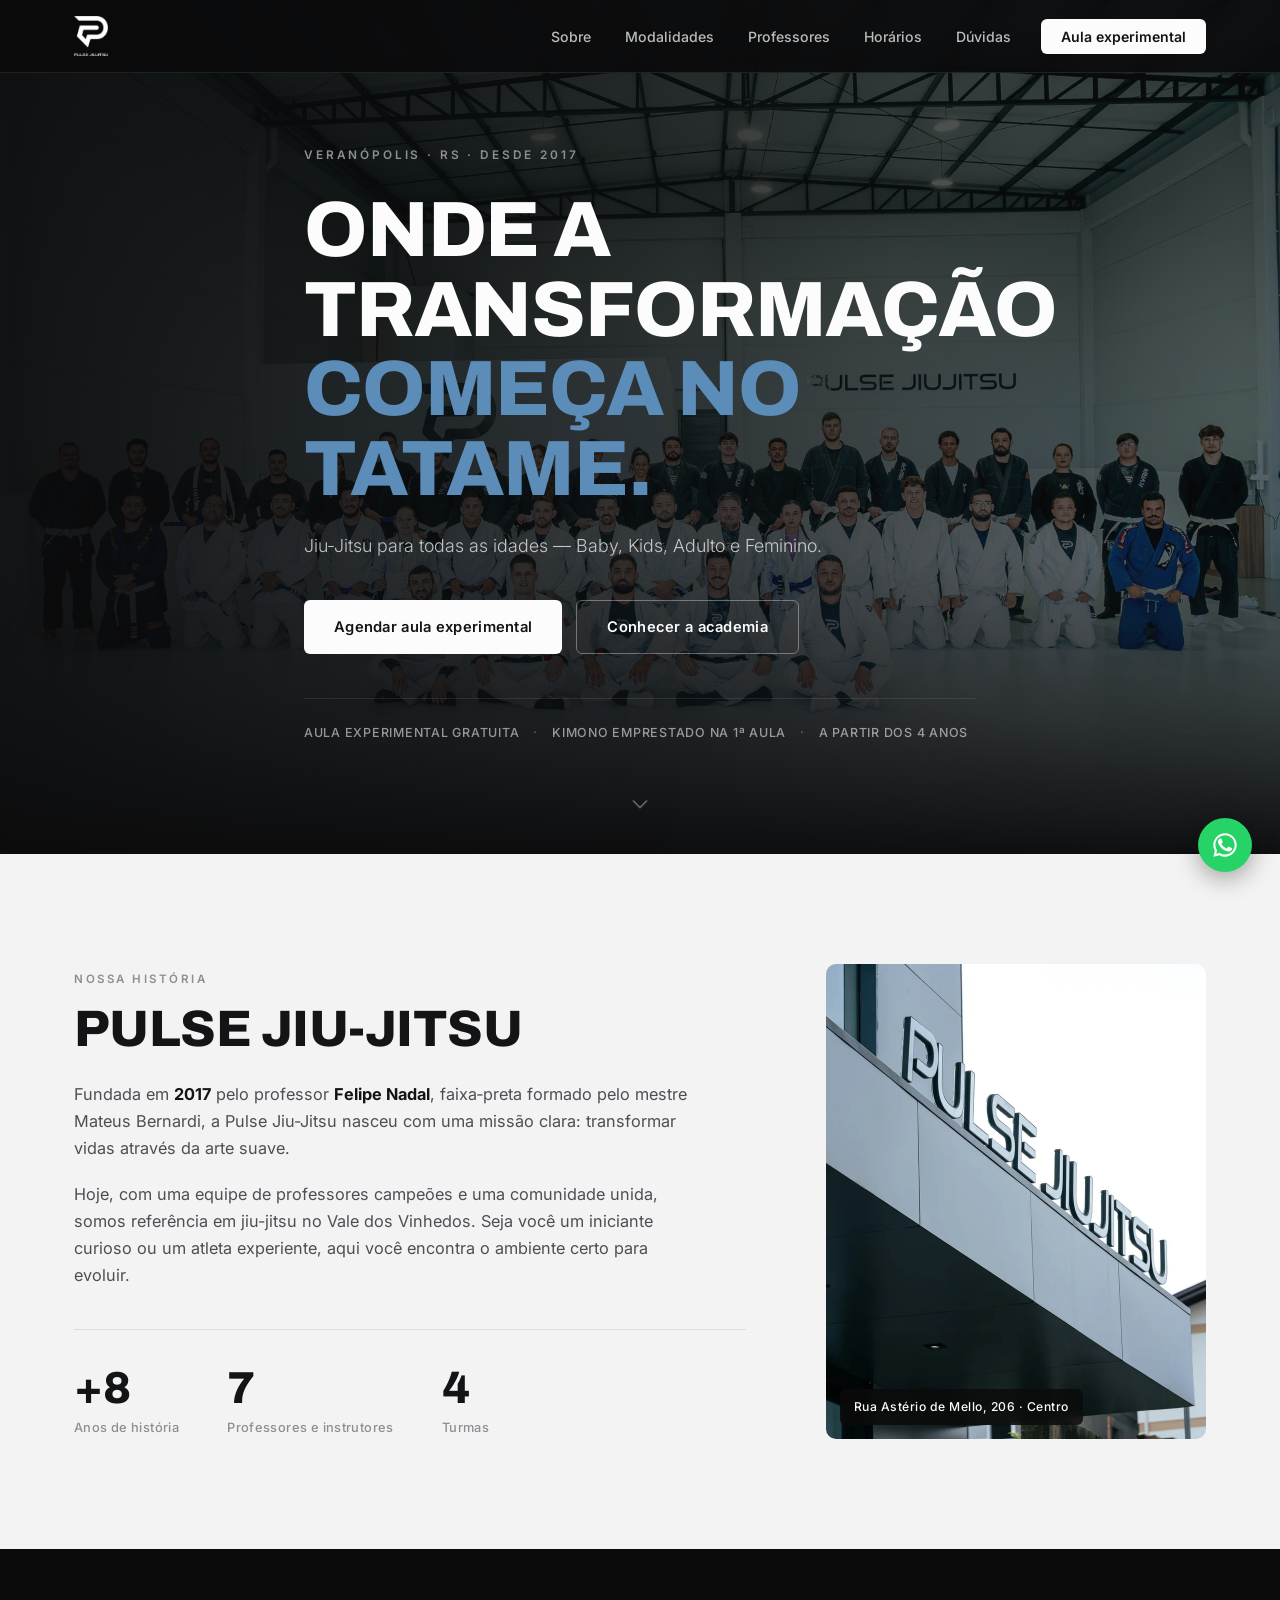
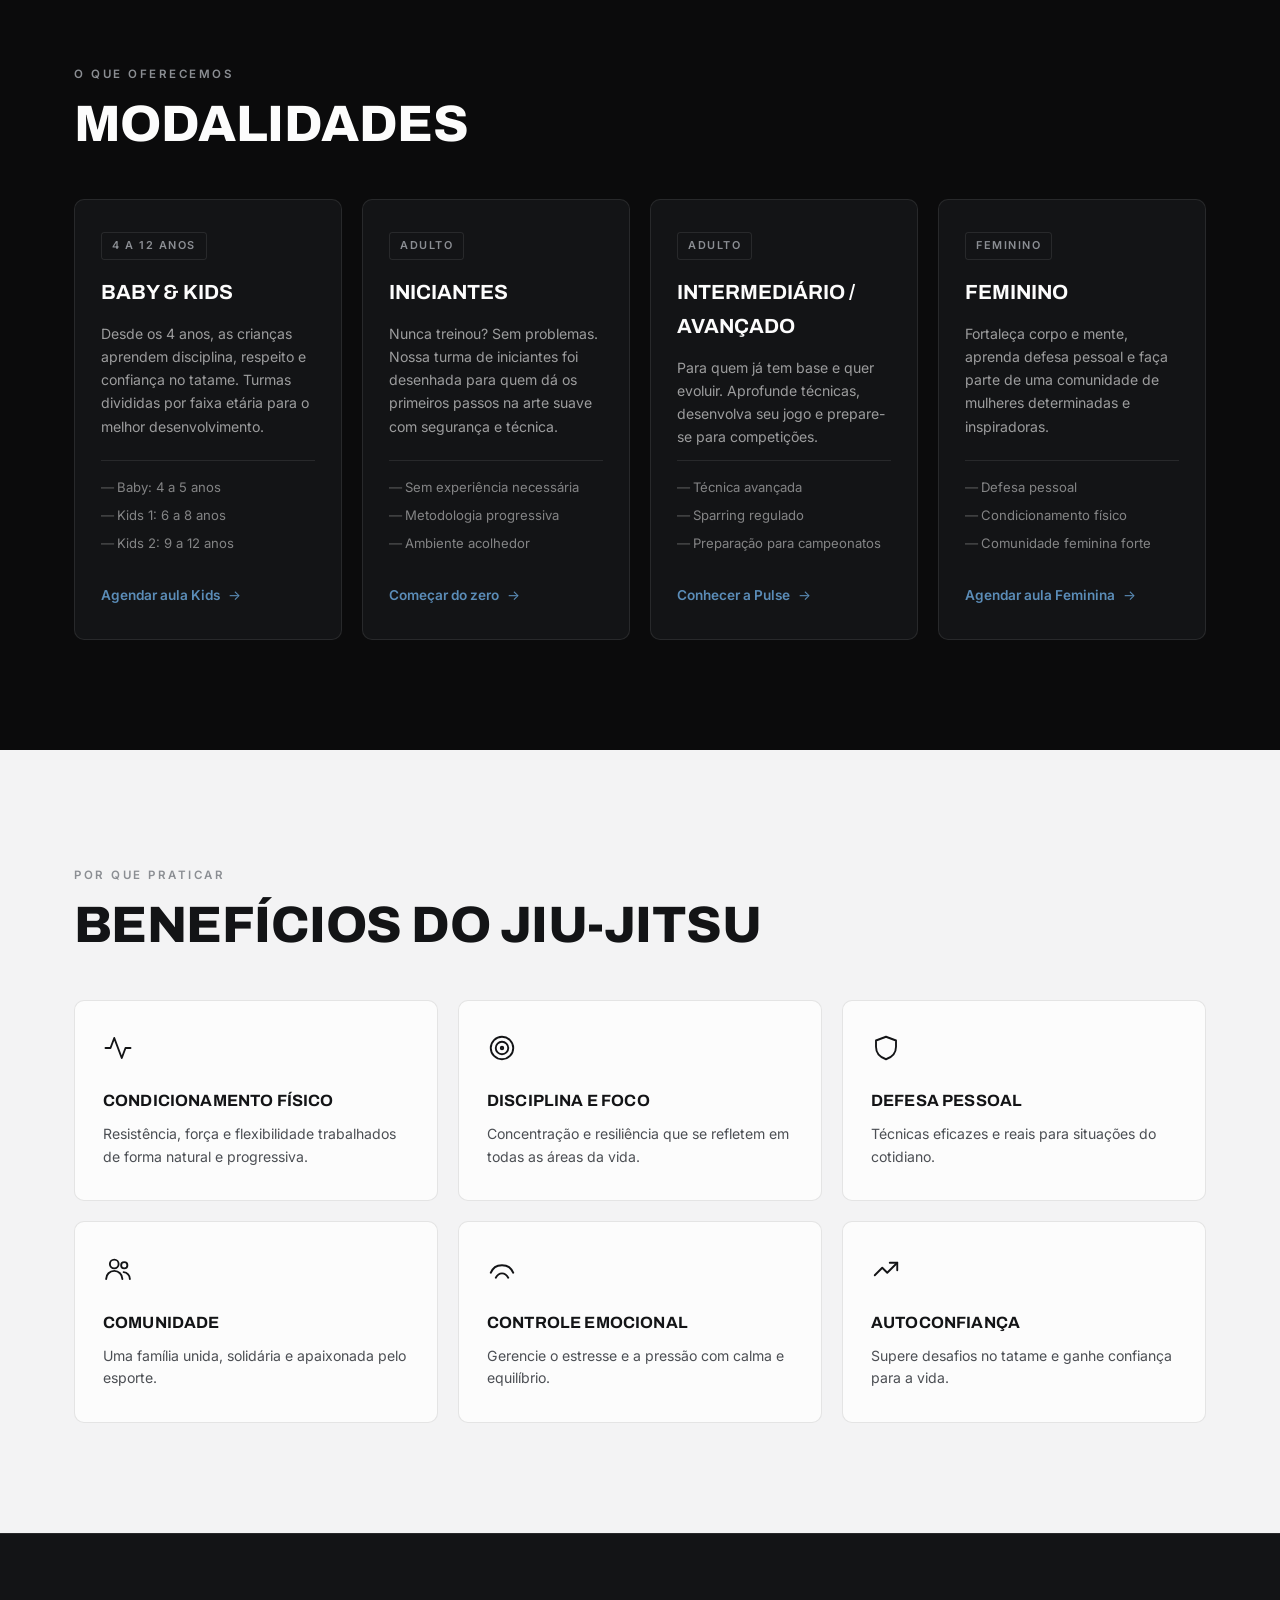
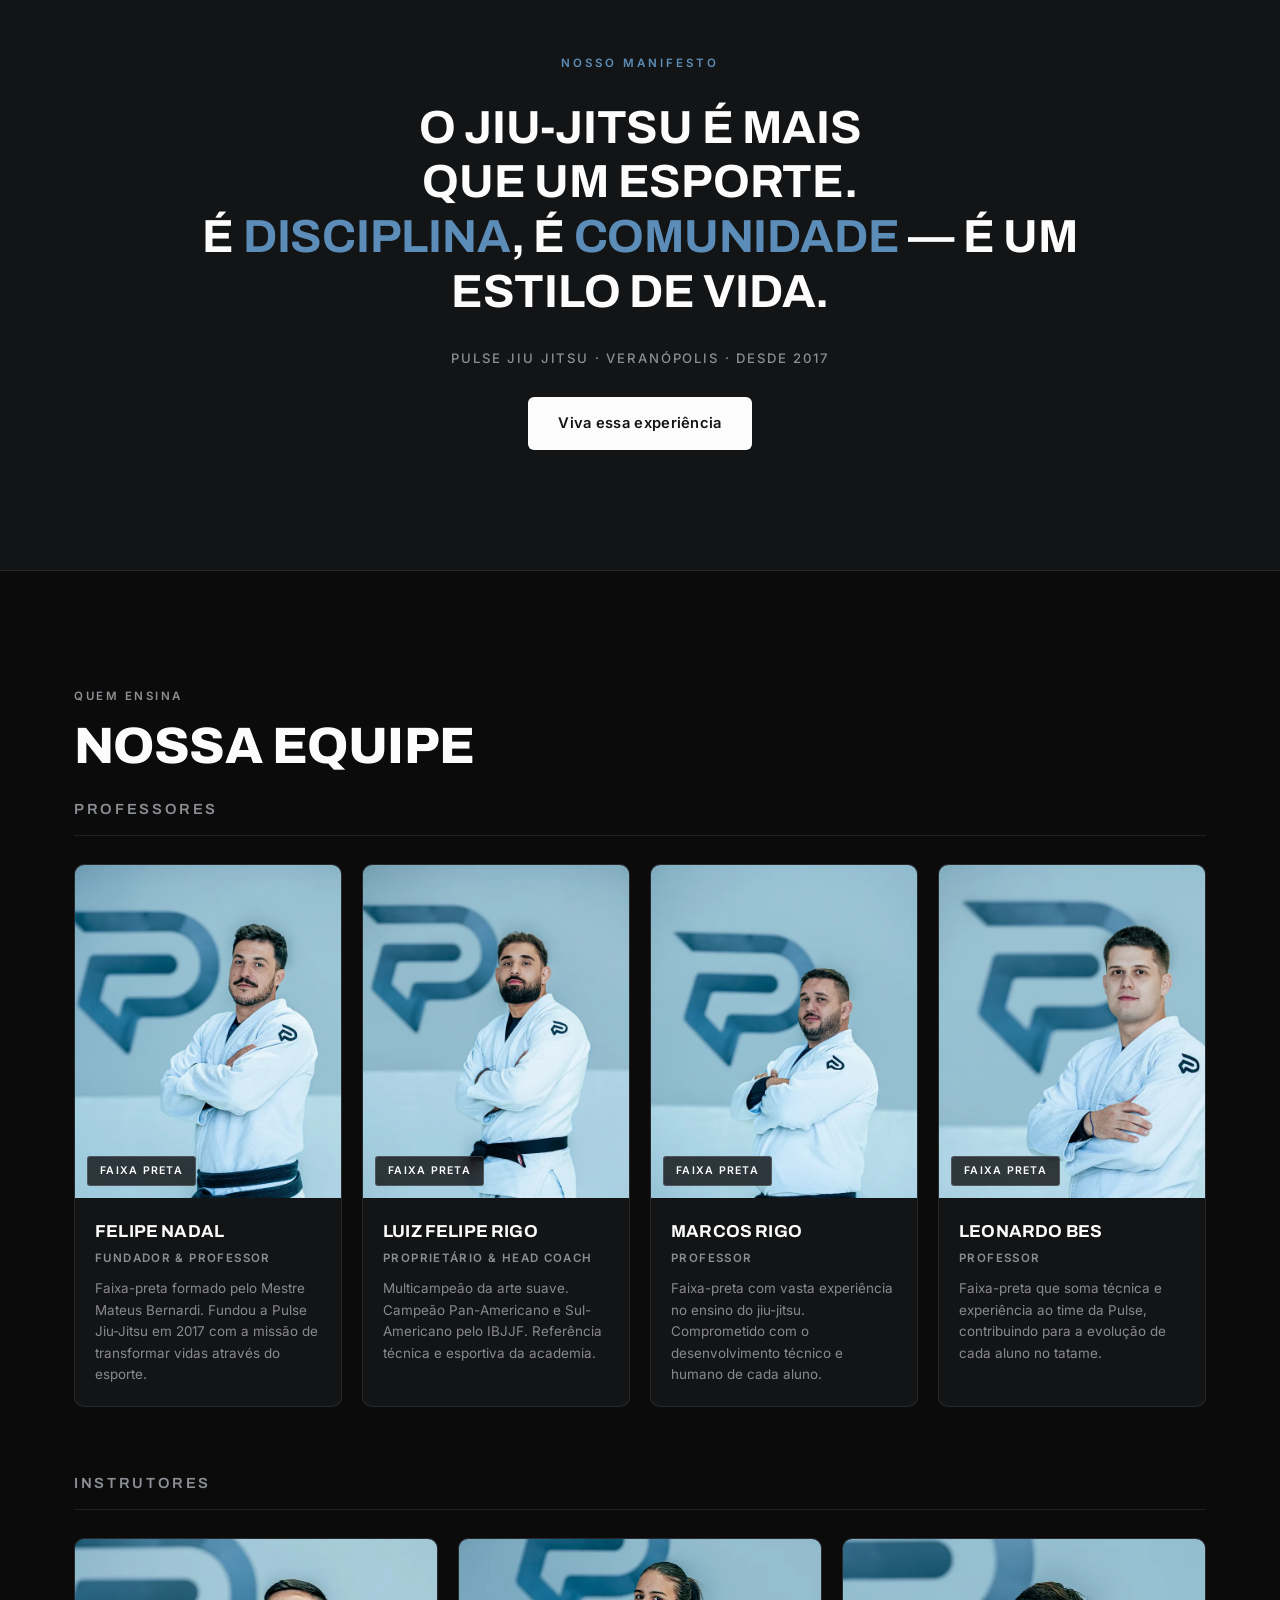
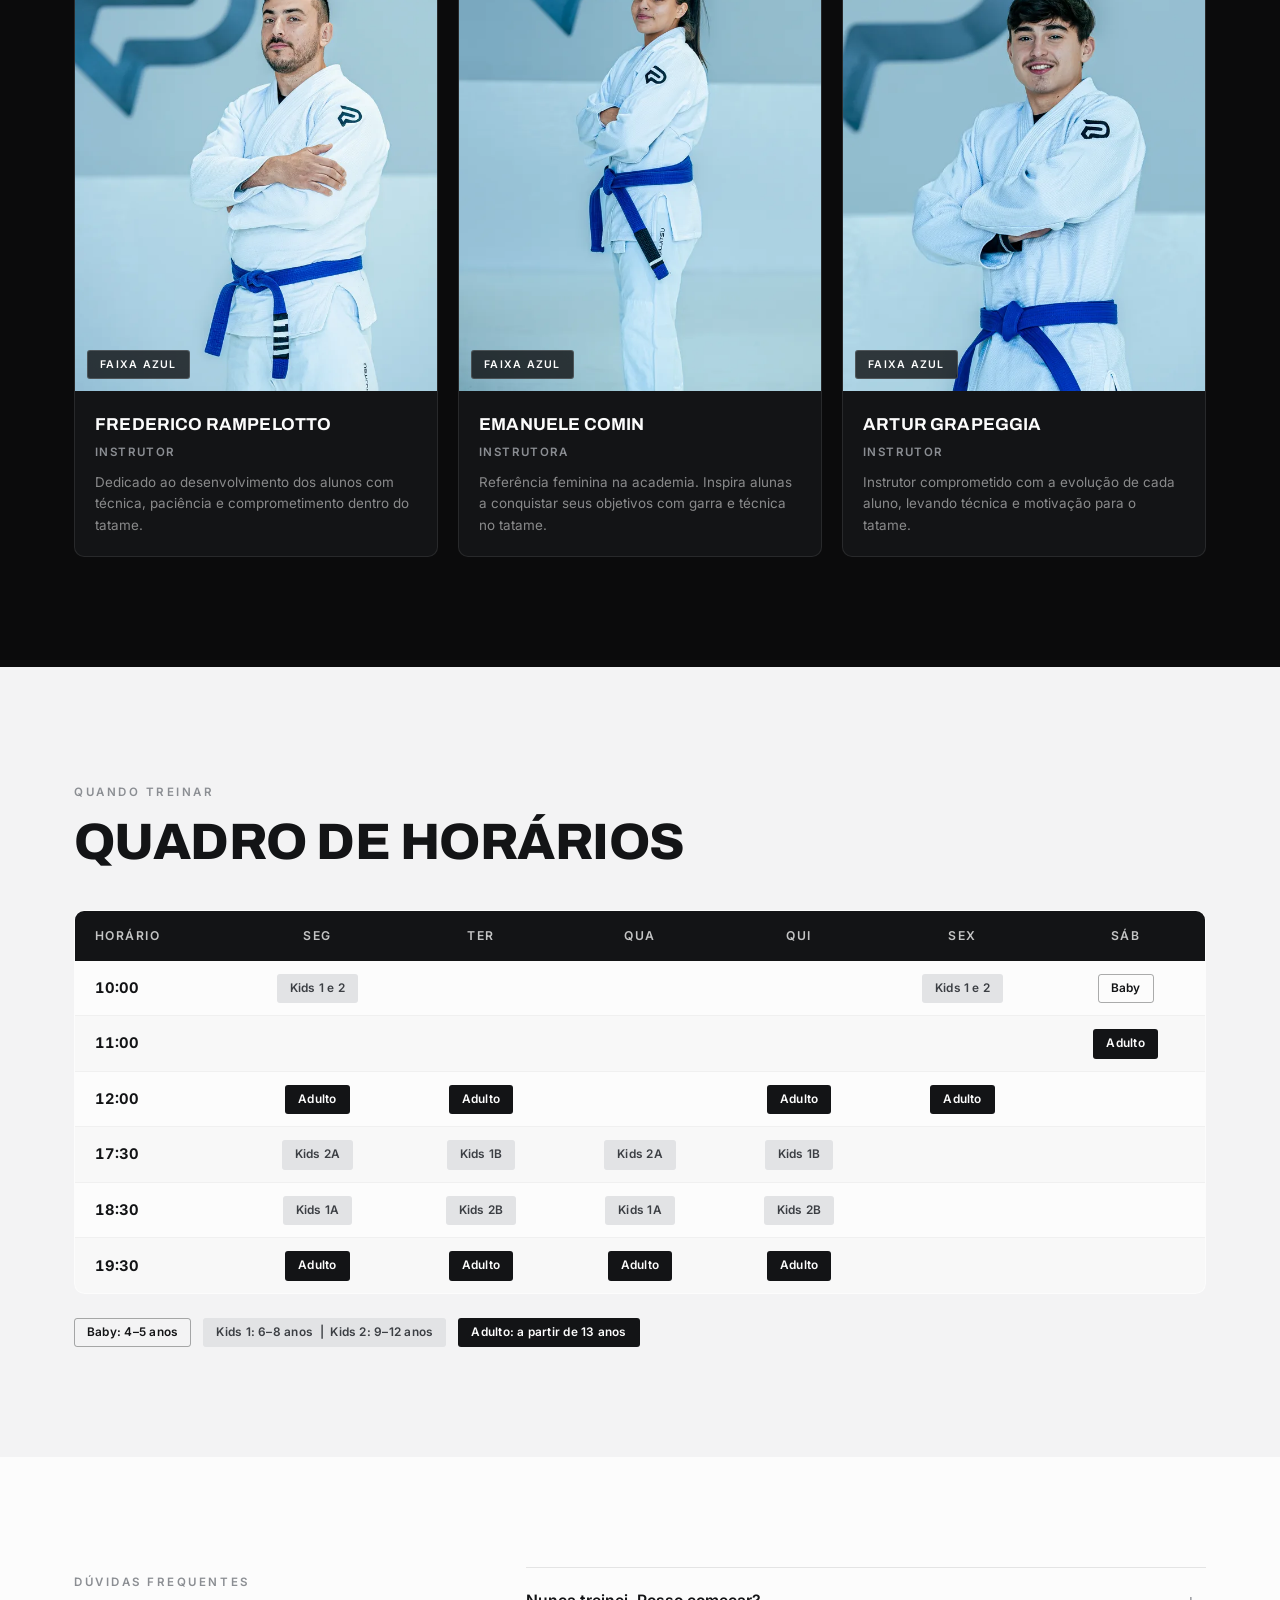
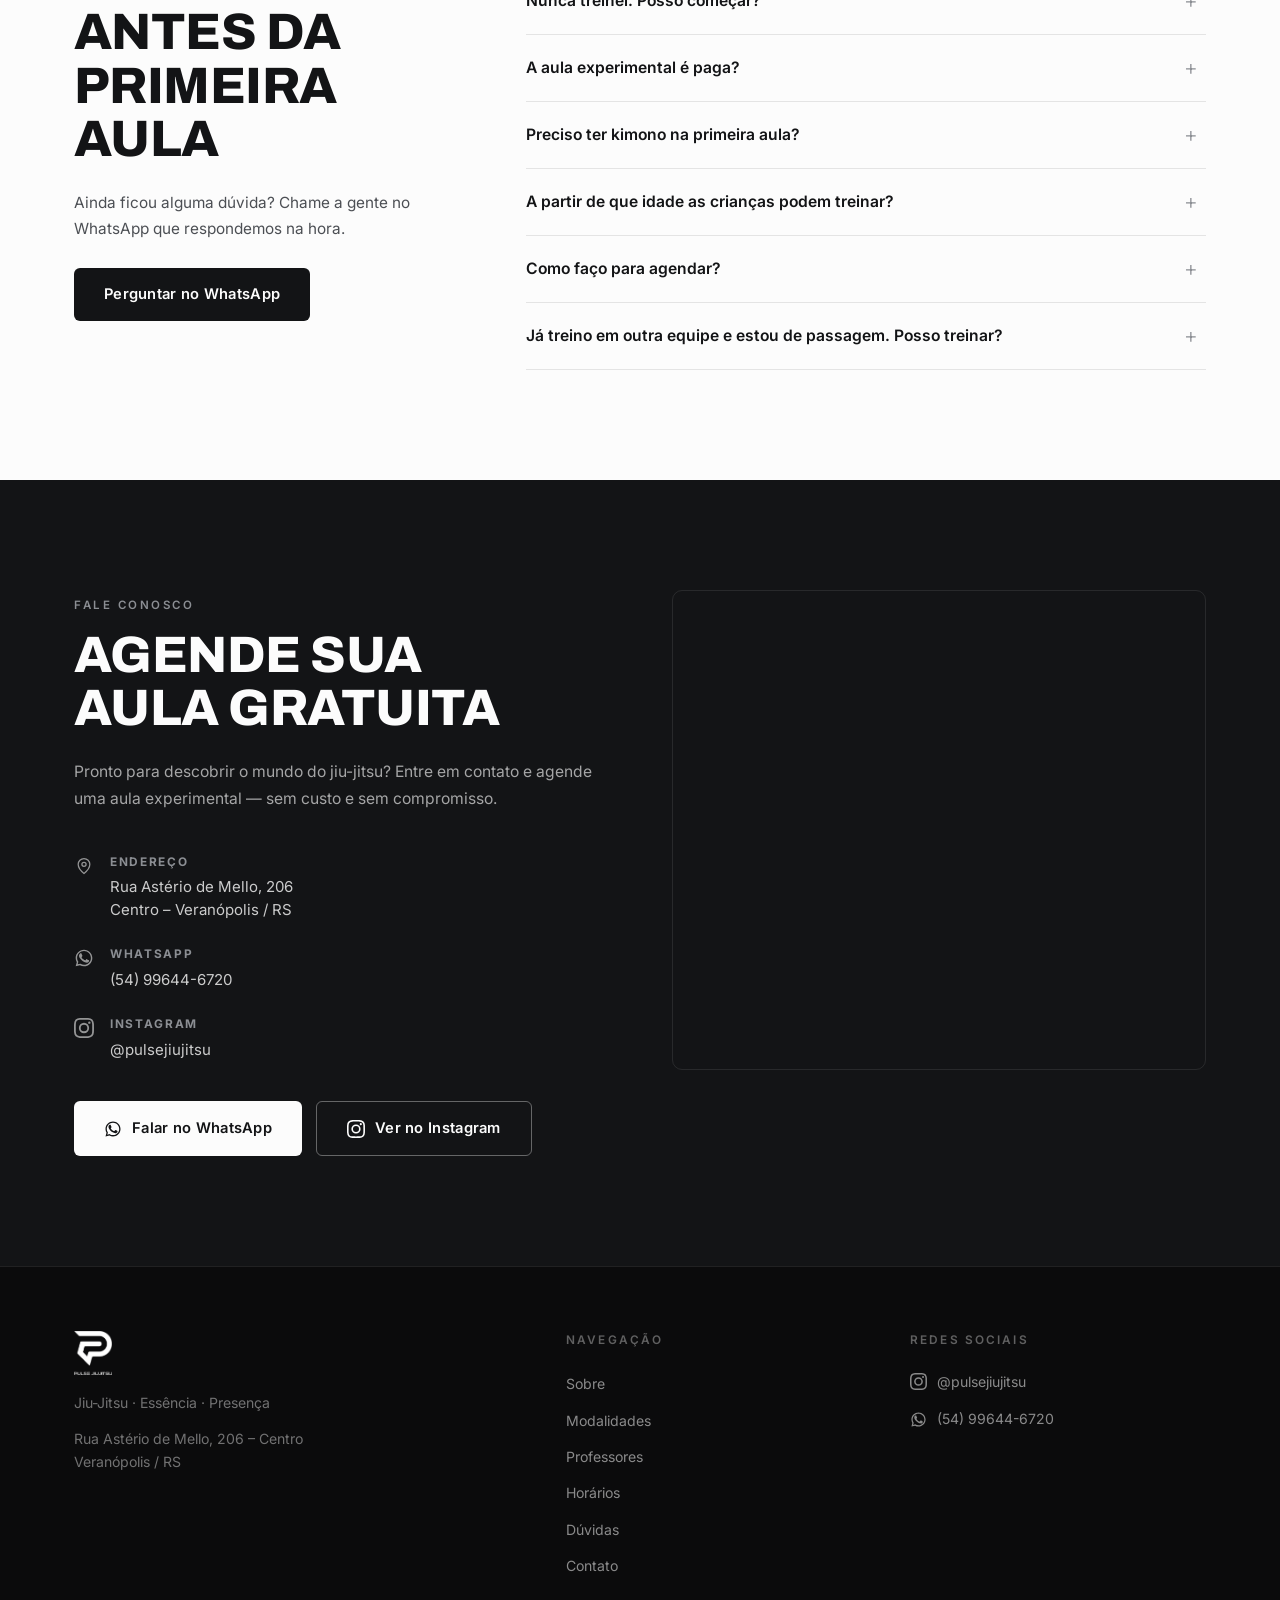
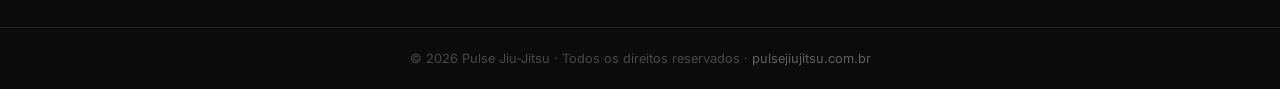
==== commit 6fa4dadb: "Acento azul-aco e secao Manifesto (inspirado na referencia Alliance Jardins) - Cor de destaque #5b8d" ====
--- a/index.html
+++ b/index.html
@@ -72,7 +72,7 @@
     <div class="hero__bg"></div>
     <div class="container hero__content">
       <span class="hero__eyebrow">Veranópolis · RS · Desde 2017</span>
-      <h1 class="hero__title">Onde a transformação<br>começa no tatame.</h1>
+      <h1 class="hero__title">Onde a transformação<br><span class="text-accent">começa no tatame.</span></h1>
       <p class="hero__subtitle">Jiu-Jitsu para todas as idades — Baby, Kids, Adulto e Feminino.</p>
       <div class="hero__actions">
         <a href="https://wa.me/5554996446720?text=Olá!%20Quero%20agendar%20uma%20aula%20experimental%20na%20Pulse%20Jiu-Jitsu!" target="_blank" rel="noopener" class="btn btn--primary">Agendar aula experimental</a>
@@ -218,6 +218,18 @@
     </div>
   </section>
 
+  <!-- ===== MANIFESTO ===== -->
+  <section class="manifesto" id="manifesto">
+    <div class="container">
+      <div class="manifesto__inner">
+        <span class="manifesto__label">Nosso manifesto</span>
+        <p class="manifesto__text">O jiu-jitsu é mais que um esporte.<br>É <em>disciplina</em>, é <em>comunidade</em> — é um estilo de vida.</p>
+        <span class="manifesto__origin">Pulse Jiu Jitsu · Veranópolis · Desde 2017</span>
+        <a href="https://wa.me/5554996446720?text=Olá!%20Quero%20agendar%20uma%20aula%20experimental%20na%20Pulse%20Jiu-Jitsu!" target="_blank" rel="noopener" class="btn btn--primary">Viva essa experiência</a>
+      </div>
+    </div>
+  </section>
+
   <!-- ===== PROFESSORES ===== -->
   <section class="professores" id="professores">
     <div class="container">
--- a/css/style.css
+++ b/css/style.css
@@ -16,6 +16,8 @@
   --white:      #fcfcfc;
   --ink:        #131416;
   --ink-soft:   #4c4f54;
+  --accent:     #5b8db8;
+  --accent-strong: #47799f;
   --line-dark:  rgba(255,255,255,.09);
   --line-light: rgba(19,20,22,.1);
   --font-title: 'Archivo', 'Arial Narrow', sans-serif;
@@ -48,6 +50,8 @@
   margin: 0 auto;
   padding: 0 24px;
 }
+
+.text-accent { color: var(--accent); }
 
 /* ---------- TYPOGRAPHY HELPERS ---------- */
 .section-label {
@@ -201,7 +205,7 @@
     linear-gradient(100deg, rgba(11,11,12,.96) 0%, rgba(11,11,12,.78) 55%, rgba(11,11,12,.55) 100%),
     linear-gradient(to top, rgba(11,11,12,.95) 0%, rgba(11,11,12,0) 35%),
     url('../images/hero-bg.webp') center 32%/cover no-repeat;
-  filter: grayscale(1);
+
   z-index: 0;
 }
 
@@ -340,10 +344,10 @@
 .sobre__foto-img {
   width: 100%;
   border-radius: 10px;
-  filter: grayscale(1);
+
   transition: filter .4s ease;
 }
-.sobre__foto:hover .sobre__foto-img { filter: grayscale(0); }
+
 .sobre__foto-tag {
   position: absolute;
   left: 14px;
@@ -441,7 +445,7 @@
   margin-top: 18px;
   font-size: .85rem;
   font-weight: 600;
-  color: var(--white);
+  color: var(--accent);
   display: inline-flex;
   align-items: center;
   gap: 8px;
@@ -452,7 +456,52 @@
   font-weight: 400;
   transition: transform var(--transition);
 }
+.card__cta:hover { color: var(--white); }
 .card__cta:hover::after { transform: translateX(4px); }
+
+/* =====================================================
+   MANIFESTO
+   ===================================================== */
+.manifesto {
+  background: var(--graphite);
+  border-top: 1px solid var(--line-dark);
+  border-bottom: 1px solid var(--line-dark);
+  padding: 120px 0;
+}
+.manifesto__inner {
+  max-width: 880px;
+  margin: 0 auto;
+  text-align: center;
+  display: flex;
+  flex-direction: column;
+  align-items: center;
+  gap: 28px;
+}
+.manifesto__label {
+  font-size: .72rem;
+  font-weight: 600;
+  letter-spacing: .26em;
+  text-transform: uppercase;
+  color: var(--accent);
+}
+.manifesto__text {
+  font-family: var(--font-title);
+  font-weight: 700;
+  font-size: clamp(1.7rem, 3.8vw, 2.9rem);
+  line-height: 1.18;
+  text-transform: uppercase;
+  letter-spacing: -.005em;
+  color: var(--white);
+  text-wrap: balance;
+}
+.manifesto__text em { font-style: normal; color: var(--accent); }
+.manifesto__origin {
+  font-size: .82rem;
+  font-weight: 500;
+  letter-spacing: .14em;
+  text-transform: uppercase;
+  color: var(--gray);
+}
 
 /* =====================================================
    BENEFÍCIOS
@@ -547,10 +596,10 @@
   height: 100%;
   object-fit: cover;
   object-position: top center;
-  filter: grayscale(1);
-  transition: transform .45s ease, filter .45s ease;
-}
-.team__card:hover .team__photo { transform: scale(1.03); filter: grayscale(0); }
+
+  transition: transform .45s ease;
+}
+.team__card:hover .team__photo { transform: scale(1.03); }
 
 .team__belt {
   position: absolute;
@@ -721,7 +770,7 @@
   color: var(--gray);
   transition: transform .25s ease, color .25s ease;
 }
-.faq__item[open] summary::after { transform: translateY(-50%) rotate(45deg); color: var(--ink); }
+.faq__item[open] summary::after { transform: translateY(-50%) rotate(45deg); color: var(--accent); }
 
 .faq__item p {
   padding: 0 40px 22px 0;
@@ -730,7 +779,7 @@
   line-height: 1.7;
   max-width: 62ch;
 }
-.faq__item p a { color: var(--ink); font-weight: 600; text-decoration: underline; text-underline-offset: 3px; }
+.faq__item p a { color: var(--accent-strong); font-weight: 600; text-decoration: underline; text-underline-offset: 3px; }
 
 /* =====================================================
    CONTATO
@@ -783,10 +832,10 @@
   overflow: hidden;
   height: 480px;
   border: 1px solid var(--line-dark);
-  filter: grayscale(1);
+
   transition: filter .4s ease;
 }
-.contato__map:hover { filter: grayscale(0); }
+
 .contato__map iframe { width: 100%; height: 100%; border: 0; }
 
 /* =====================================================
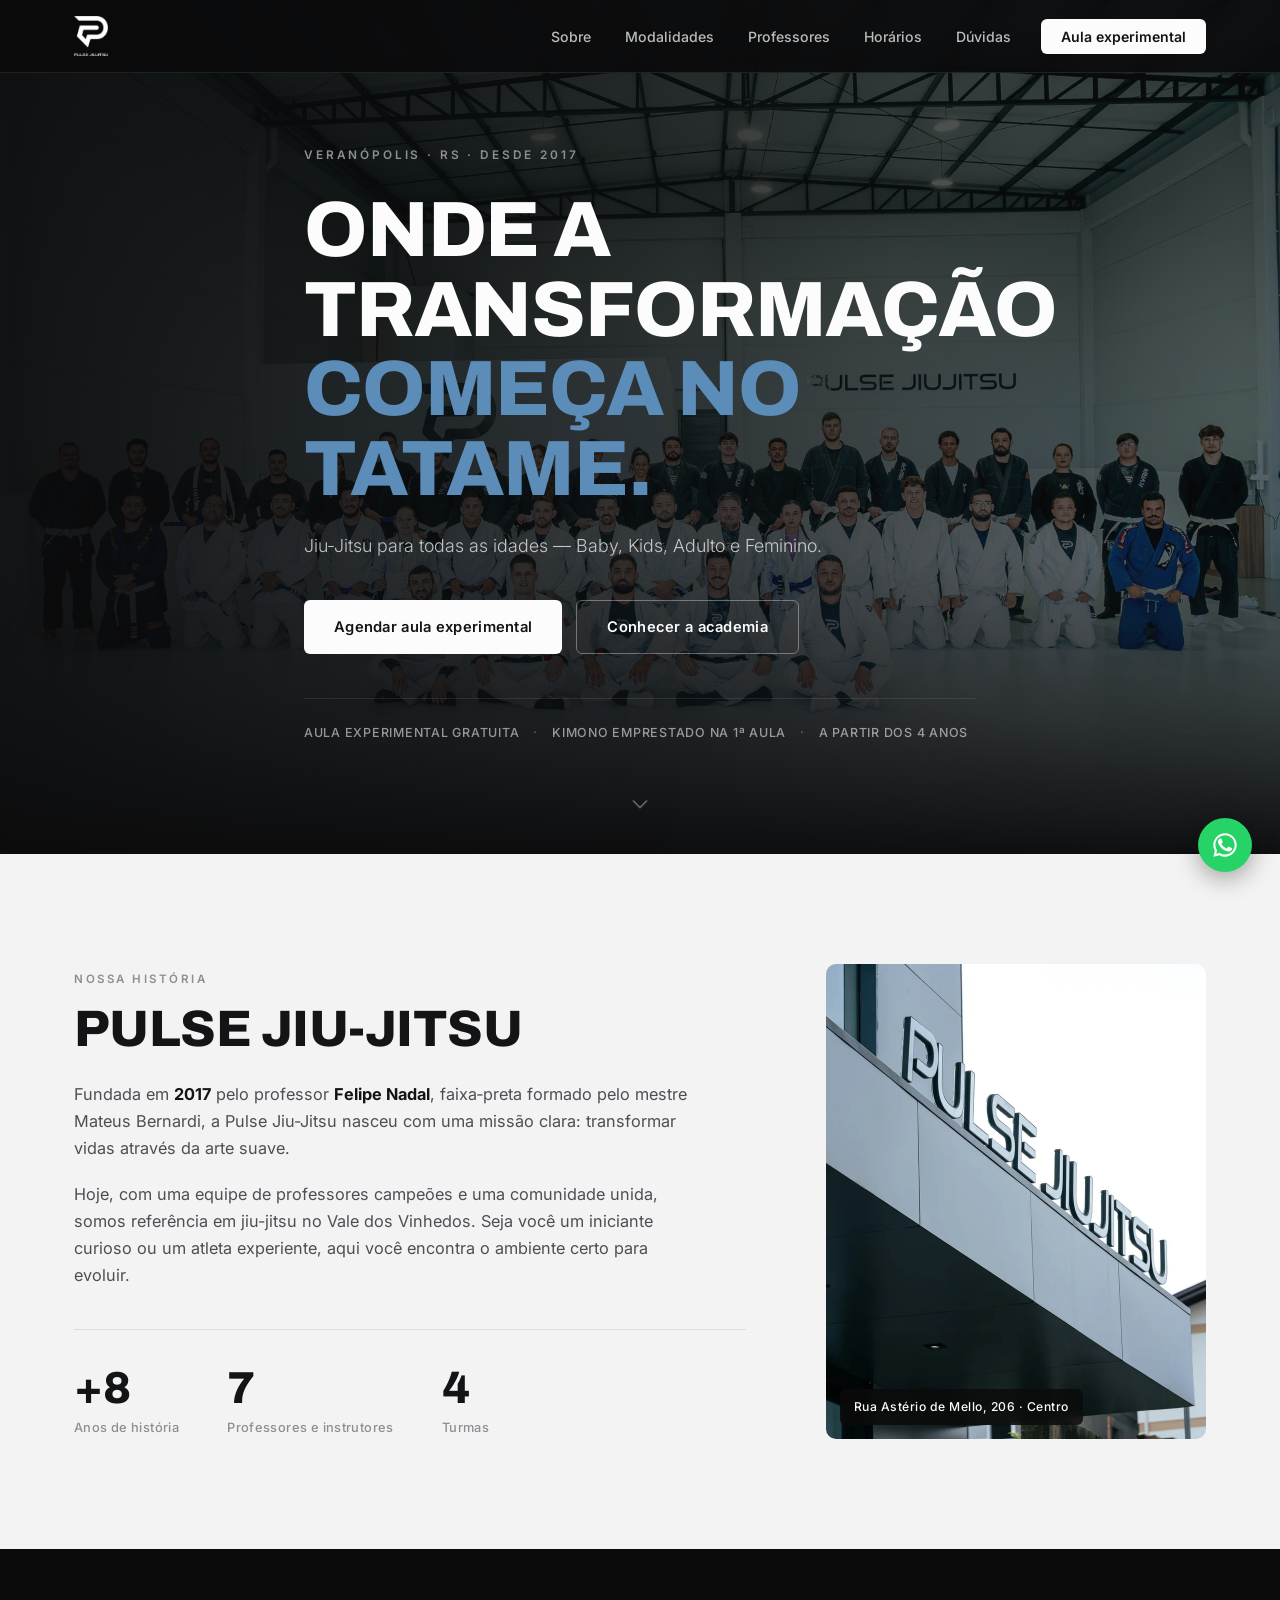
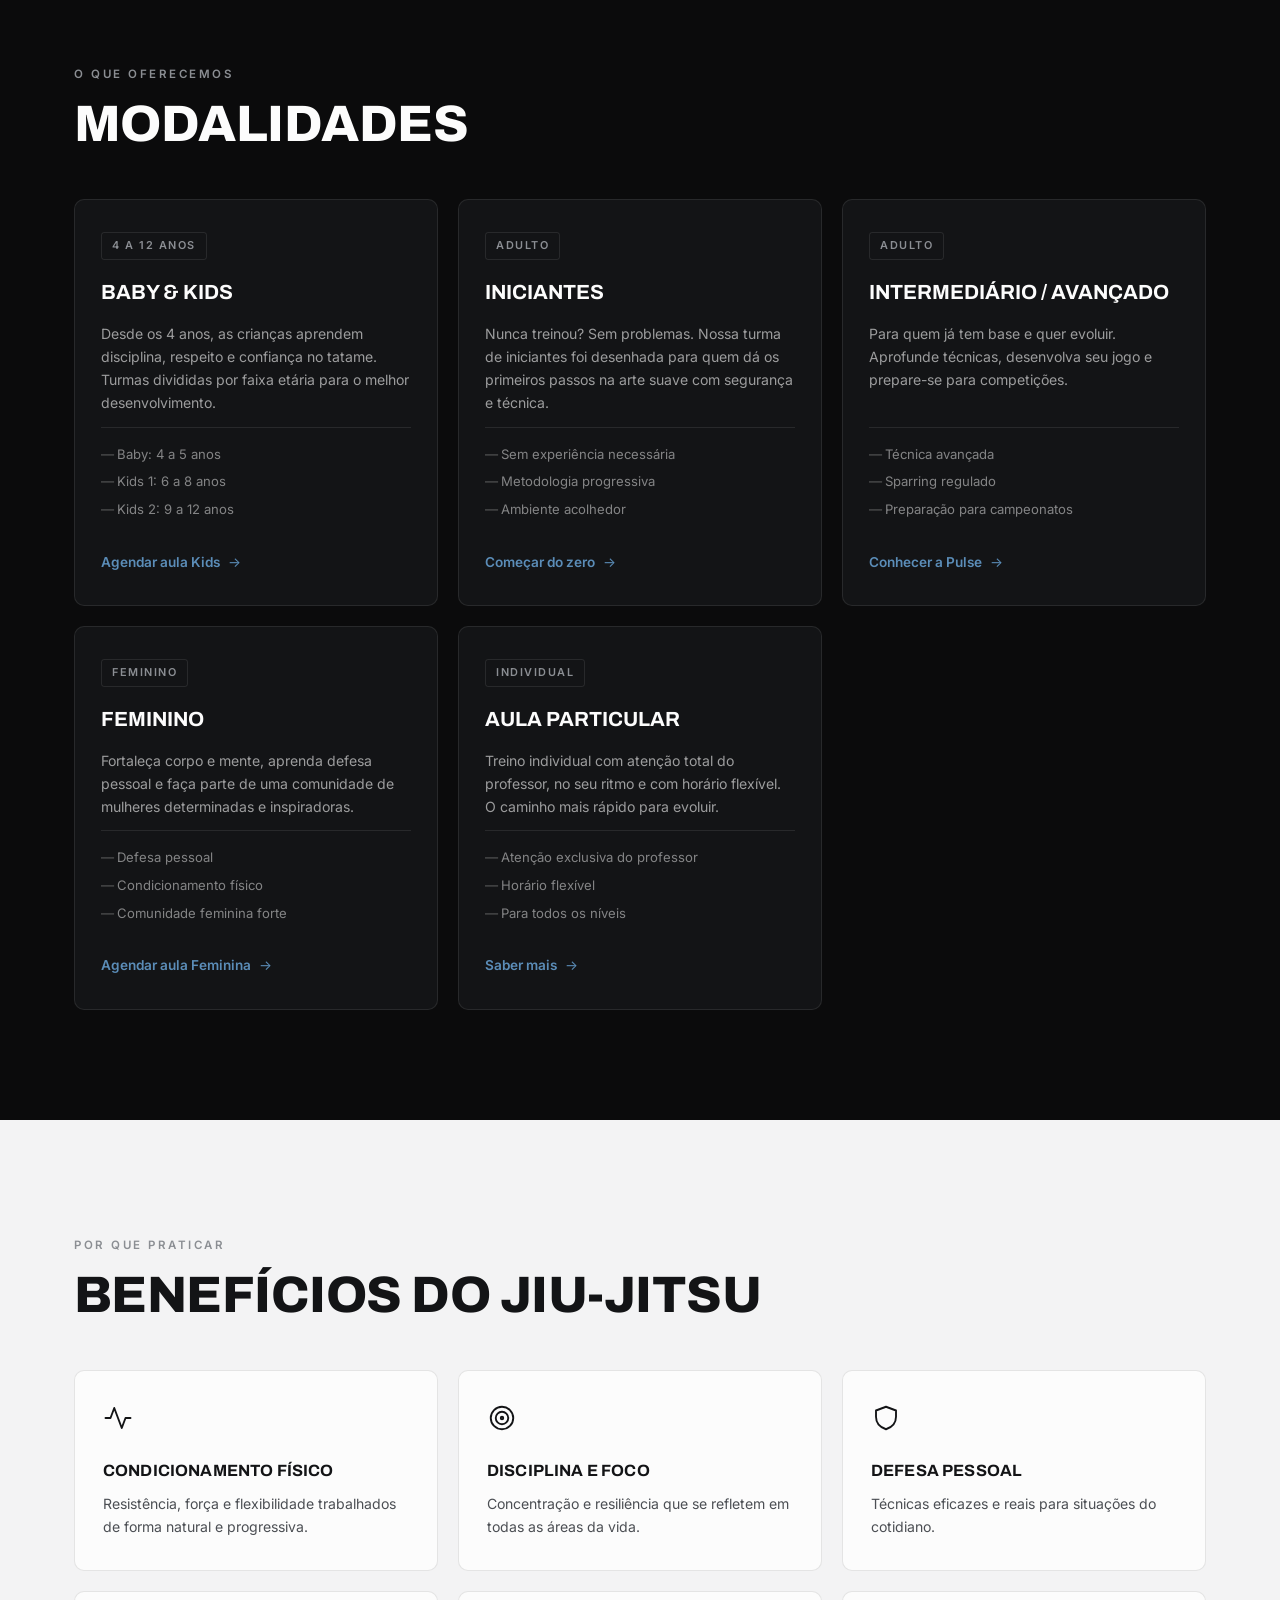
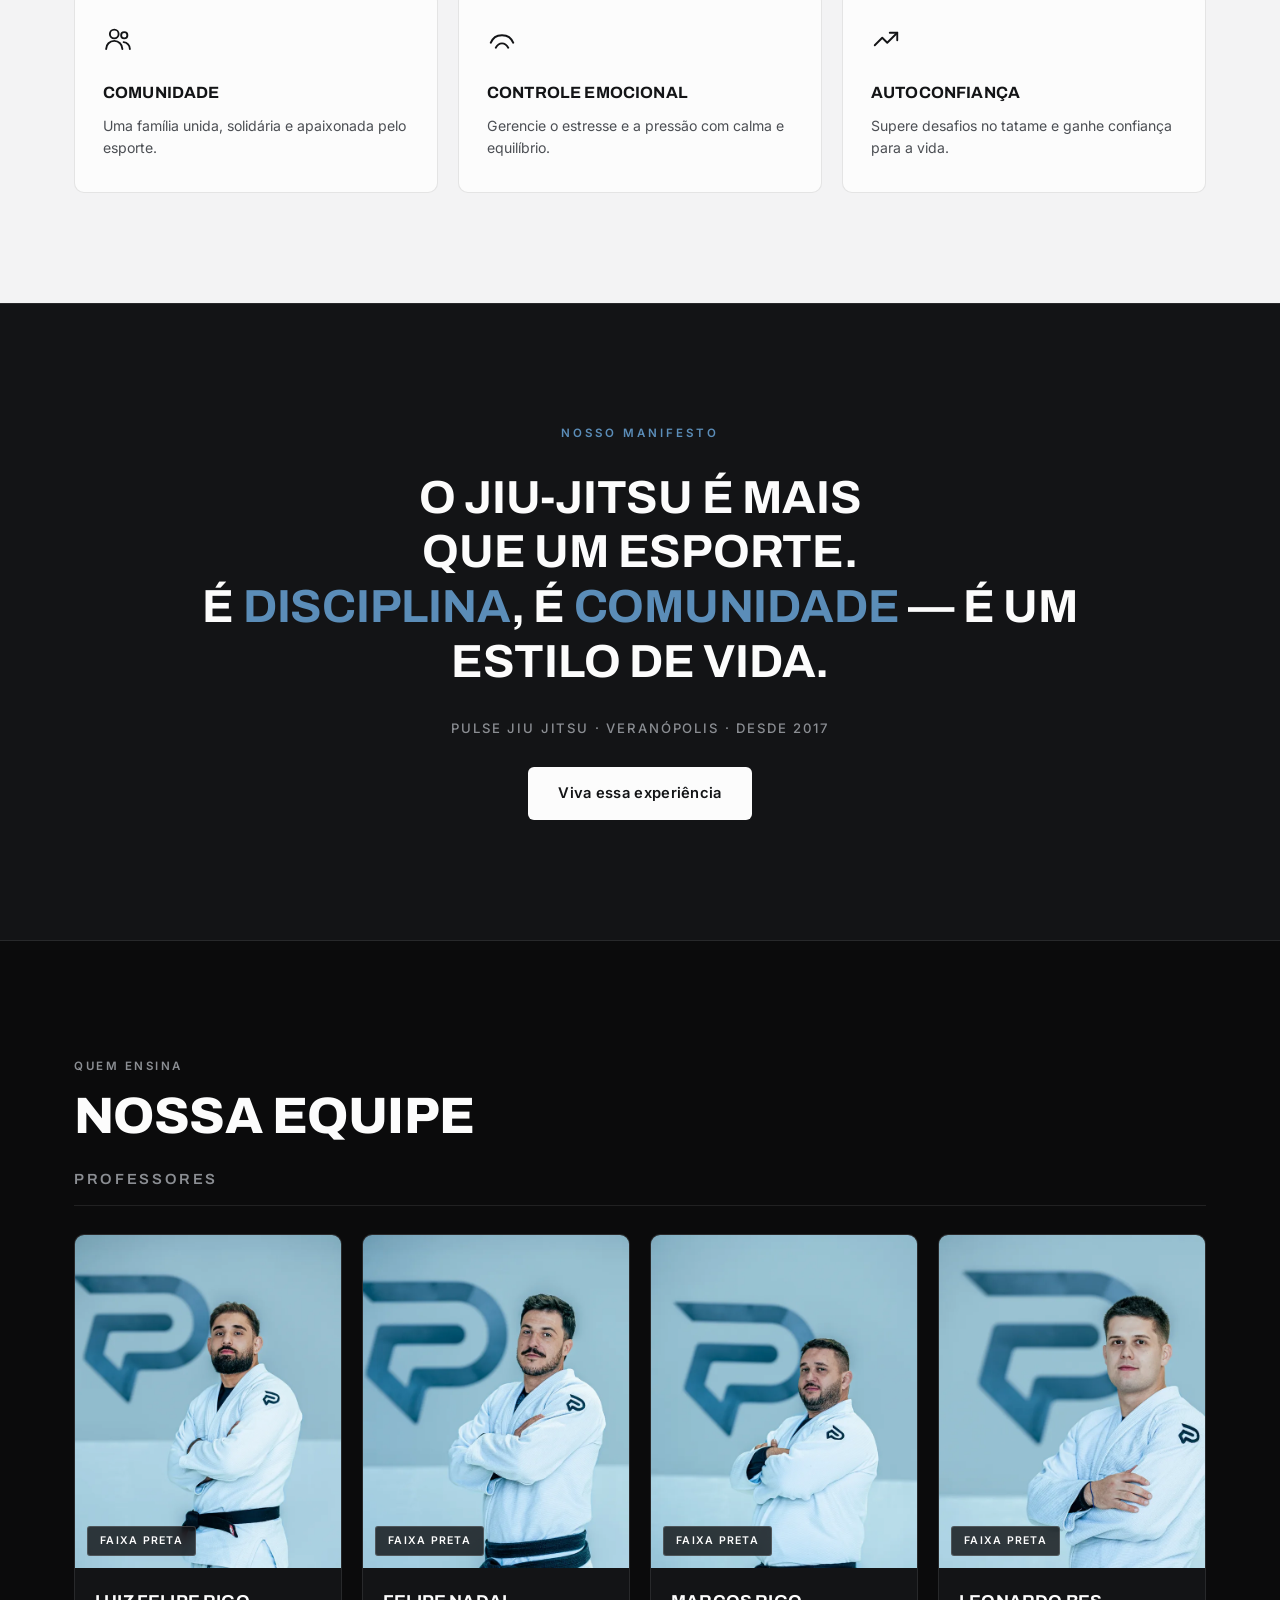
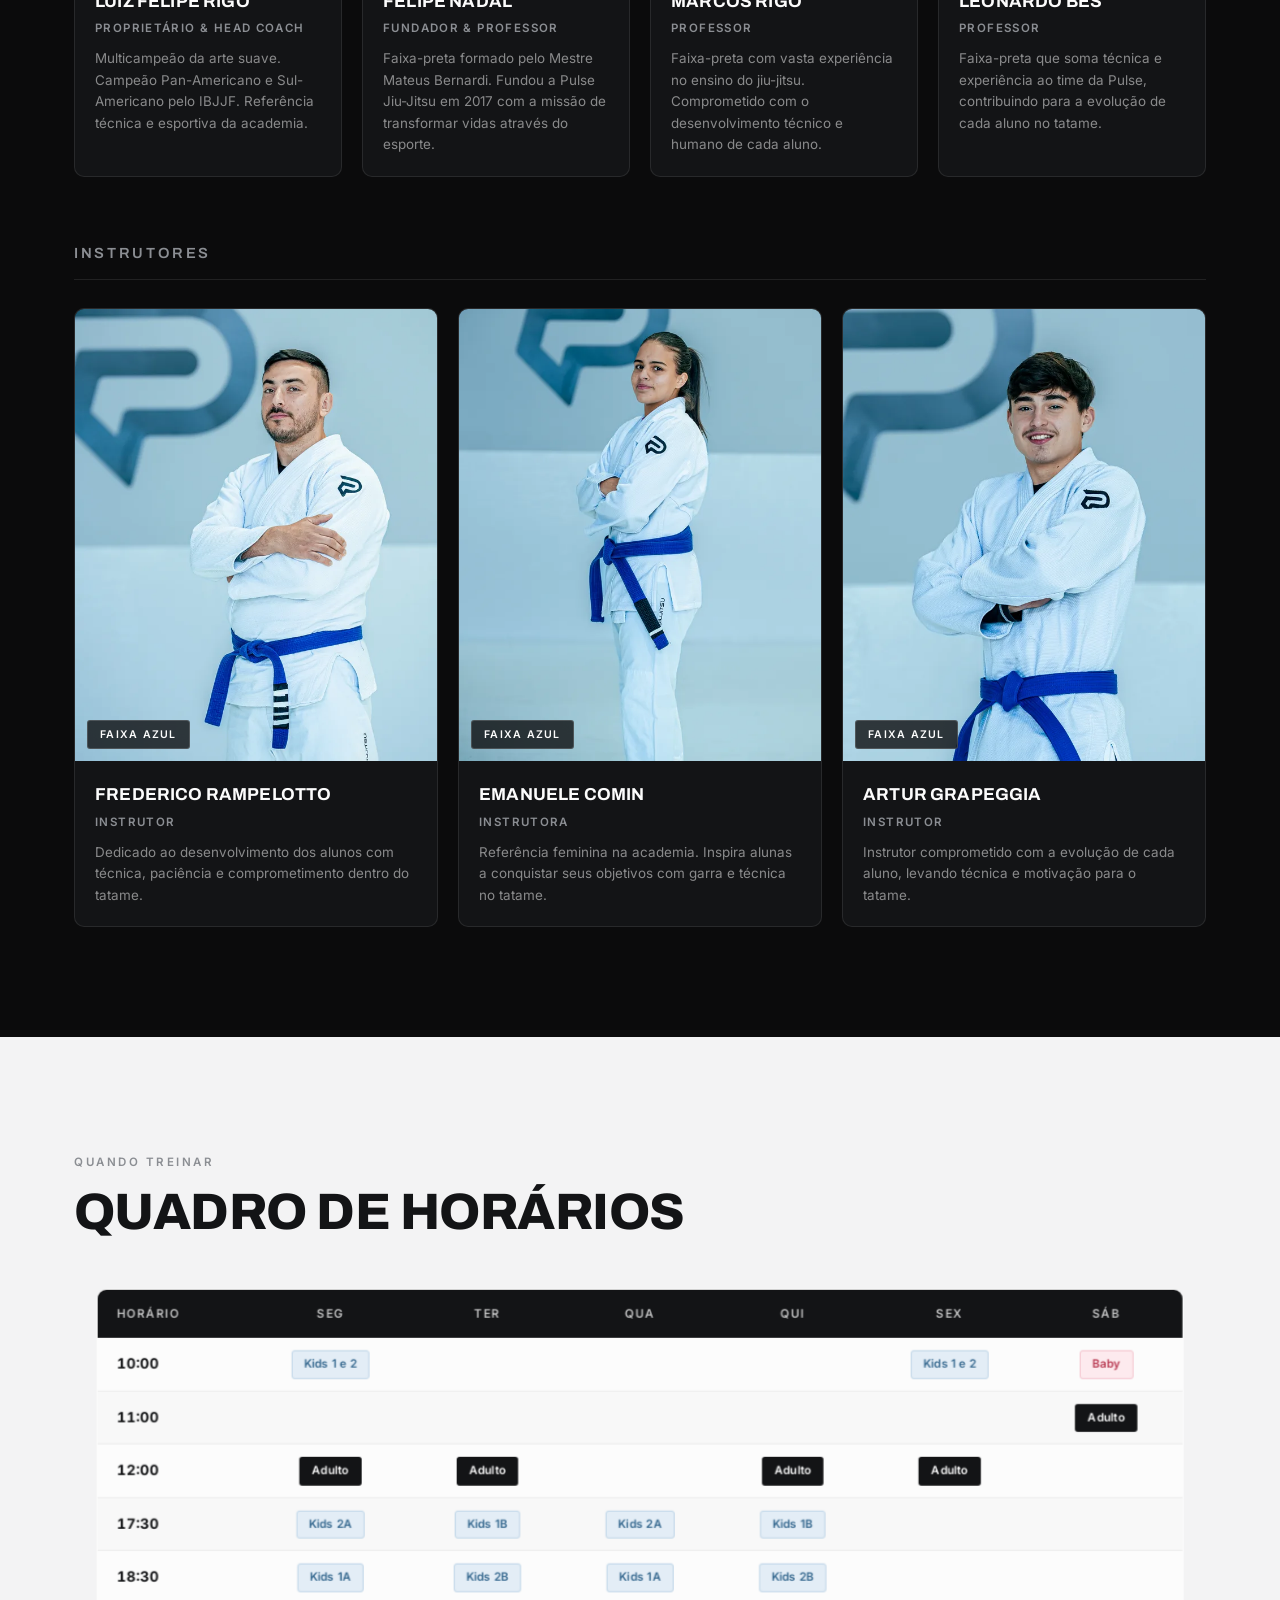
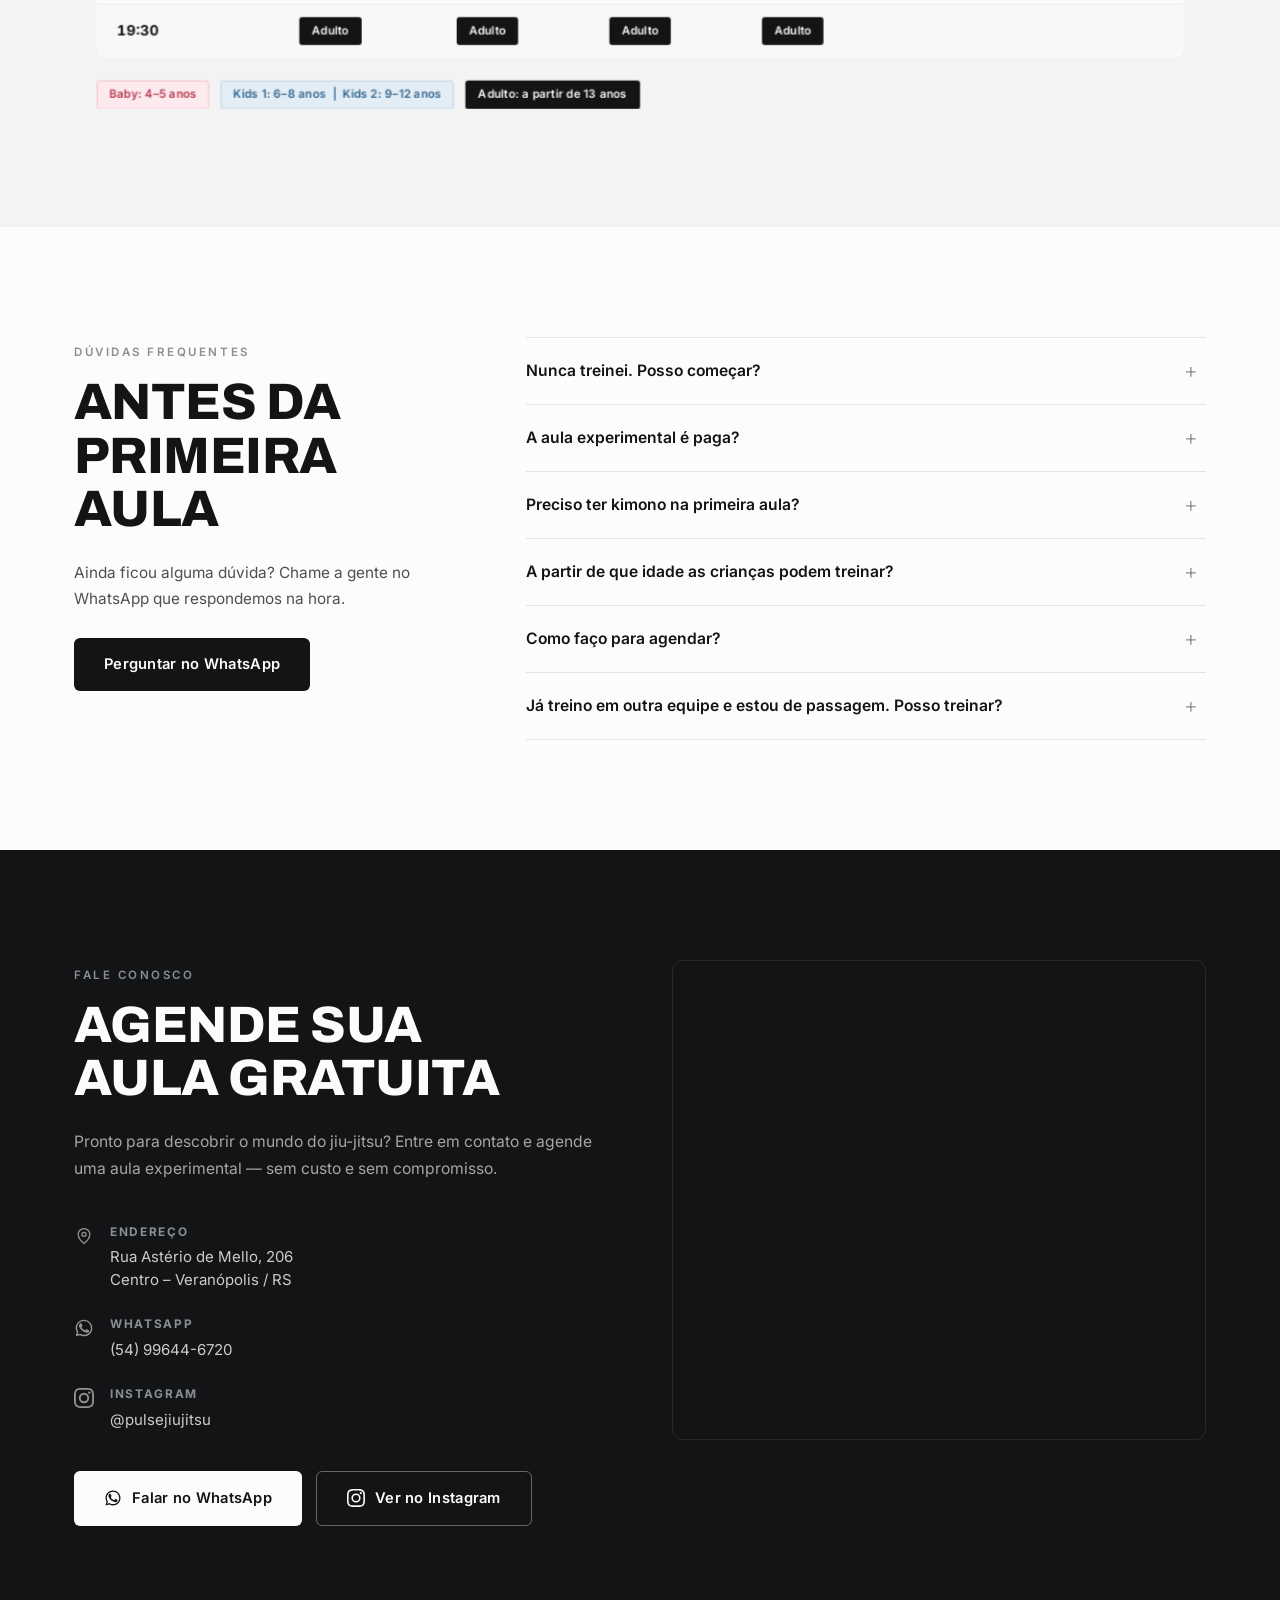
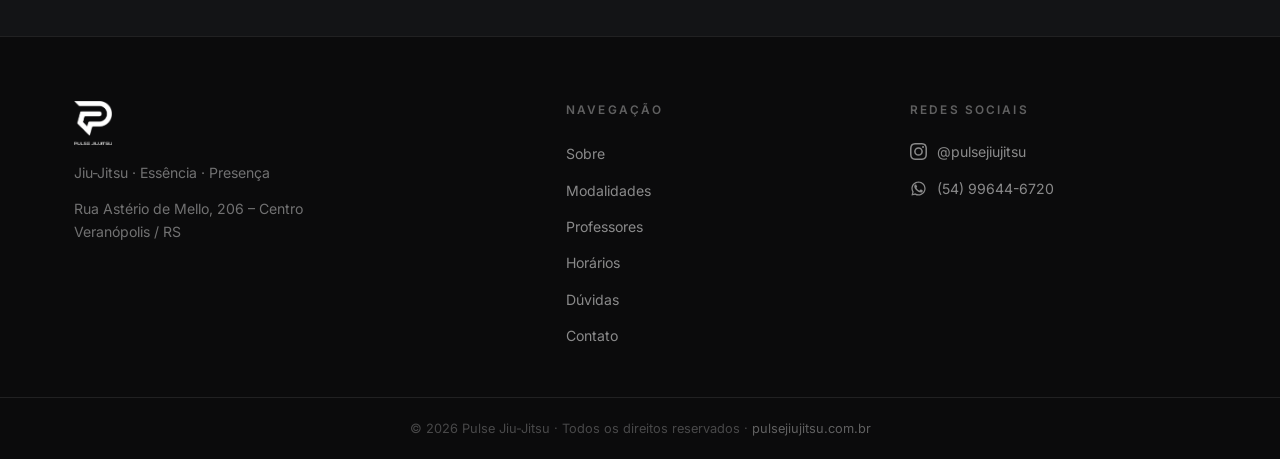
==== commit 18ba38c9: "Grade com efeito de scroll e cores; card Aula Particular; Luiz Felipe primeiro na equipe - Efeito na" ====
--- a/index.html
+++ b/index.html
@@ -174,6 +174,18 @@
           <a href="https://wa.me/5554996446720?text=Olá!%20Quero%20agendar%20uma%20aula%20experimental%20na%20turma%20Feminina%20da%20Pulse!" target="_blank" rel="noopener" class="card__cta">Agendar aula Feminina</a>
         </div>
 
+        <div class="card">
+          <div class="card__badge">Individual</div>
+          <h3 class="card__title">Aula Particular</h3>
+          <p class="card__text">Treino individual com atenção total do professor, no seu ritmo e com horário flexível. O caminho mais rápido para evoluir.</p>
+          <ul class="card__list">
+            <li>Atenção exclusiva do professor</li>
+            <li>Horário flexível</li>
+            <li>Para todos os níveis</li>
+          </ul>
+          <a href="https://wa.me/5554996446720?text=Olá!%20Quero%20informações%20sobre%20aulas%20particulares%20na%20Pulse!" target="_blank" rel="noopener" class="card__cta">Saber mais</a>
+        </div>
+
       </div>
     </div>
   </section>
@@ -242,6 +254,18 @@
 
           <div class="team__card">
             <div class="team__photo-wrap">
+              <img src="images/prof-luiz.webp" alt="Luiz Felipe Rigo" class="team__photo" width="640" height="800" loading="lazy" />
+              <span class="team__belt">Faixa Preta</span>
+            </div>
+            <div class="team__info">
+              <h4 class="team__name">Luiz Felipe Rigo</h4>
+              <p class="team__role">Proprietário &amp; Head Coach</p>
+              <p class="team__bio">Multicampeão da arte suave. Campeão Pan-Americano e Sul-Americano pelo IBJJF. Referência técnica e esportiva da academia.</p>
+            </div>
+          </div>
+
+          <div class="team__card">
+            <div class="team__photo-wrap">
               <img src="images/prof-felipe.webp" alt="Felipe Nadal" class="team__photo" width="640" height="800" loading="lazy" />
               <span class="team__belt">Faixa Preta</span>
             </div>
@@ -249,18 +273,6 @@
               <h4 class="team__name">Felipe Nadal</h4>
               <p class="team__role">Fundador &amp; Professor</p>
               <p class="team__bio">Faixa-preta formado pelo Mestre Mateus Bernardi. Fundou a Pulse Jiu-Jitsu em 2017 com a missão de transformar vidas através do esporte.</p>
-            </div>
-          </div>
-
-          <div class="team__card">
-            <div class="team__photo-wrap">
-              <img src="images/prof-luiz.webp" alt="Luiz Felipe Rigo" class="team__photo" width="640" height="800" loading="lazy" />
-              <span class="team__belt">Faixa Preta</span>
-            </div>
-            <div class="team__info">
-              <h4 class="team__name">Luiz Felipe Rigo</h4>
-              <p class="team__role">Proprietário &amp; Head Coach</p>
-              <p class="team__bio">Multicampeão da arte suave. Campeão Pan-Americano e Sul-Americano pelo IBJJF. Referência técnica e esportiva da academia.</p>
             </div>
           </div>
 
@@ -342,7 +354,7 @@
     <div class="container">
       <span class="section-label">Quando treinar</span>
       <h2 class="section-title">Quadro de Horários</h2>
-      <div class="horarios__wrap">
+      <div class="horarios__wrap horarios__fx" id="horariosFx">
         <div class="table-scroll">
           <table class="schedule">
             <thead>
--- a/css/style.css
+++ b/css/style.css
@@ -374,7 +374,7 @@
 
 .cards {
   display: grid;
-  grid-template-columns: repeat(4, 1fr);
+  grid-template-columns: repeat(3, 1fr);
   gap: 20px;
 }
 
@@ -649,6 +649,12 @@
 .horarios__wrap { display: flex; flex-direction: column; gap: 24px; }
 
 .table-scroll { overflow-x: auto; -webkit-overflow-scrolling: touch; border-radius: 10px; }
+
+/* Efeito de scroll na grade: entra levemente menor/desfocada e ganha foco no centro da tela */
+.horarios__fx { will-change: transform, filter; }
+@media (prefers-reduced-motion: reduce) {
+  .horarios__fx { transform: none !important; filter: none !important; }
+}
 
 .schedule {
   width: 100%;
@@ -702,8 +708,8 @@
   letter-spacing: .02em;
   white-space: nowrap;
 }
-.pill--baby   { background: transparent; color: var(--ink); border: 1px solid rgba(19,20,22,.35); }
-.pill--kids   { background: #e2e3e5; color: #3c3f44; border: 1px solid transparent; }
+.pill--baby   { background: #fdeaee; color: #b93a52; border: 1px solid #f5c2cd; }
+.pill--kids   { background: #e3edf6; color: #35688f; border: 1px solid #bed5e8; }
 .pill--adulto { background: var(--ink); color: var(--white); border: 1px solid transparent; }
 
 .horarios__legend {
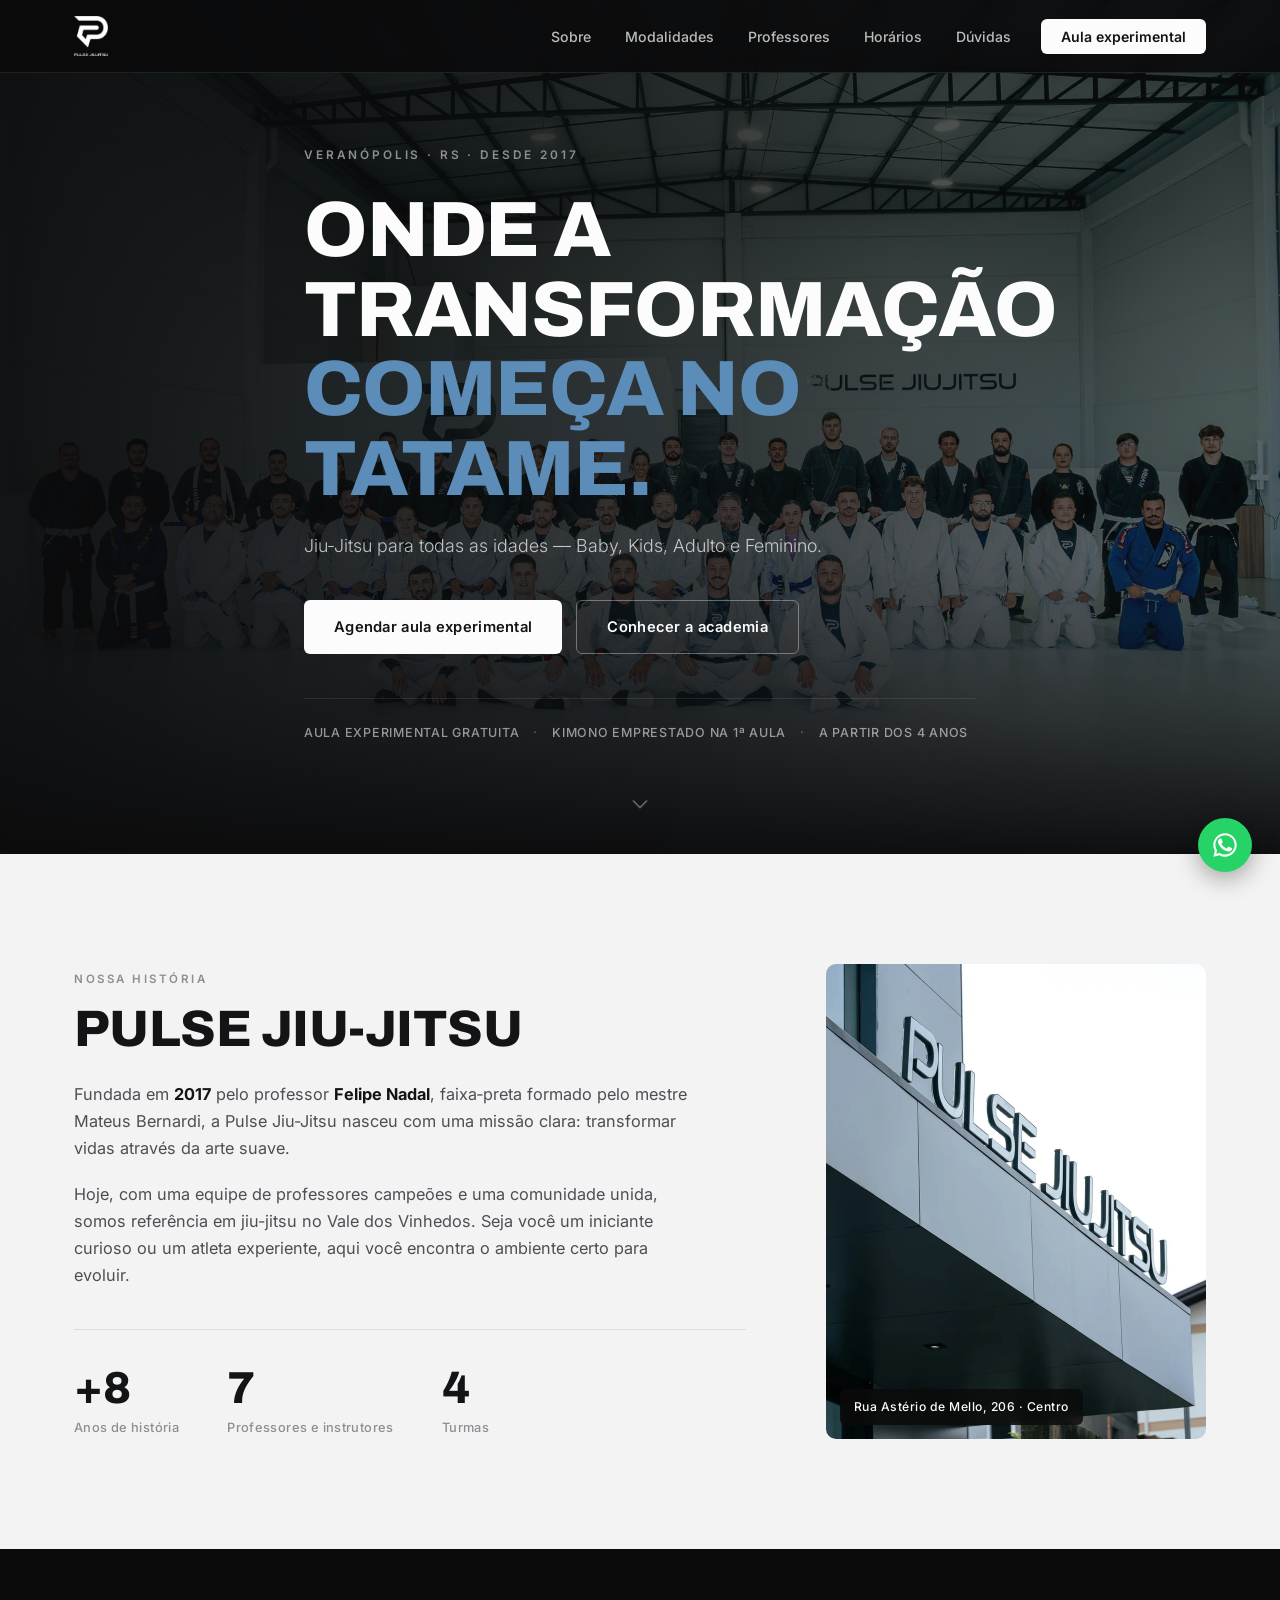
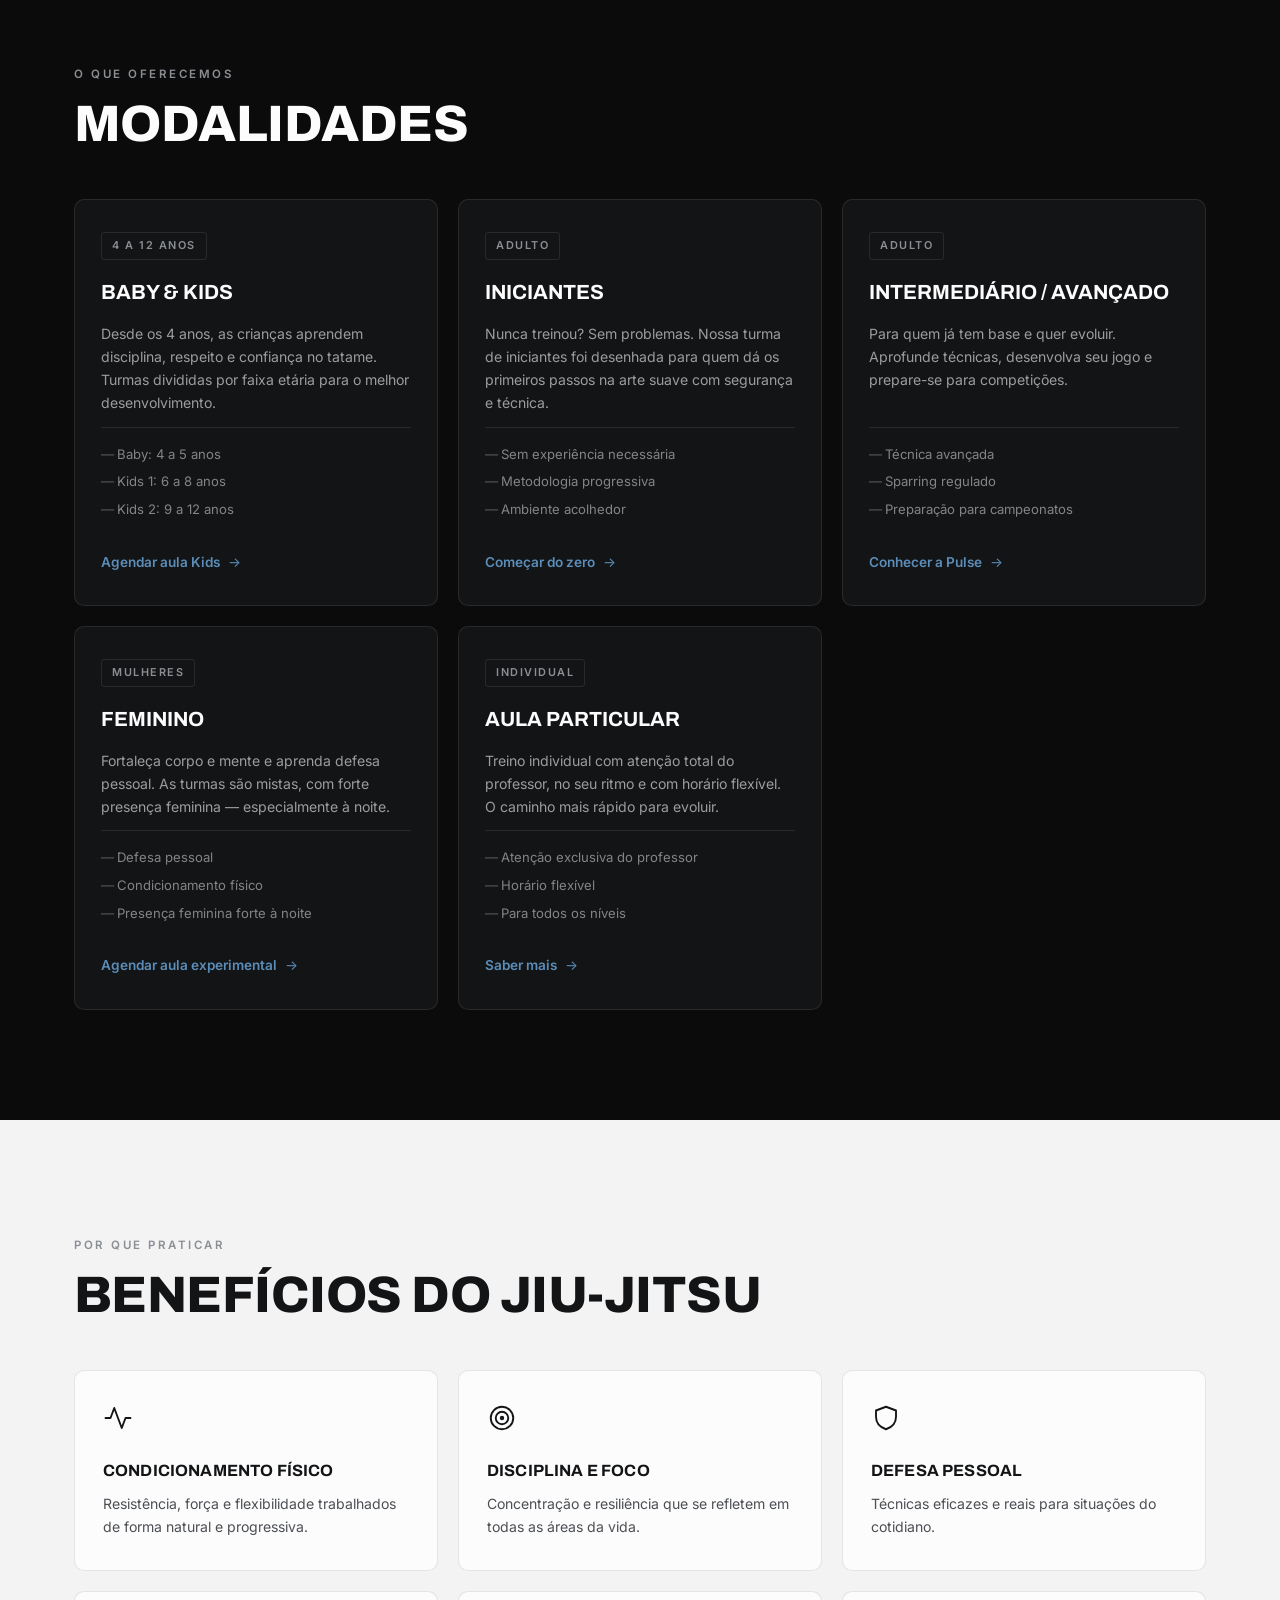
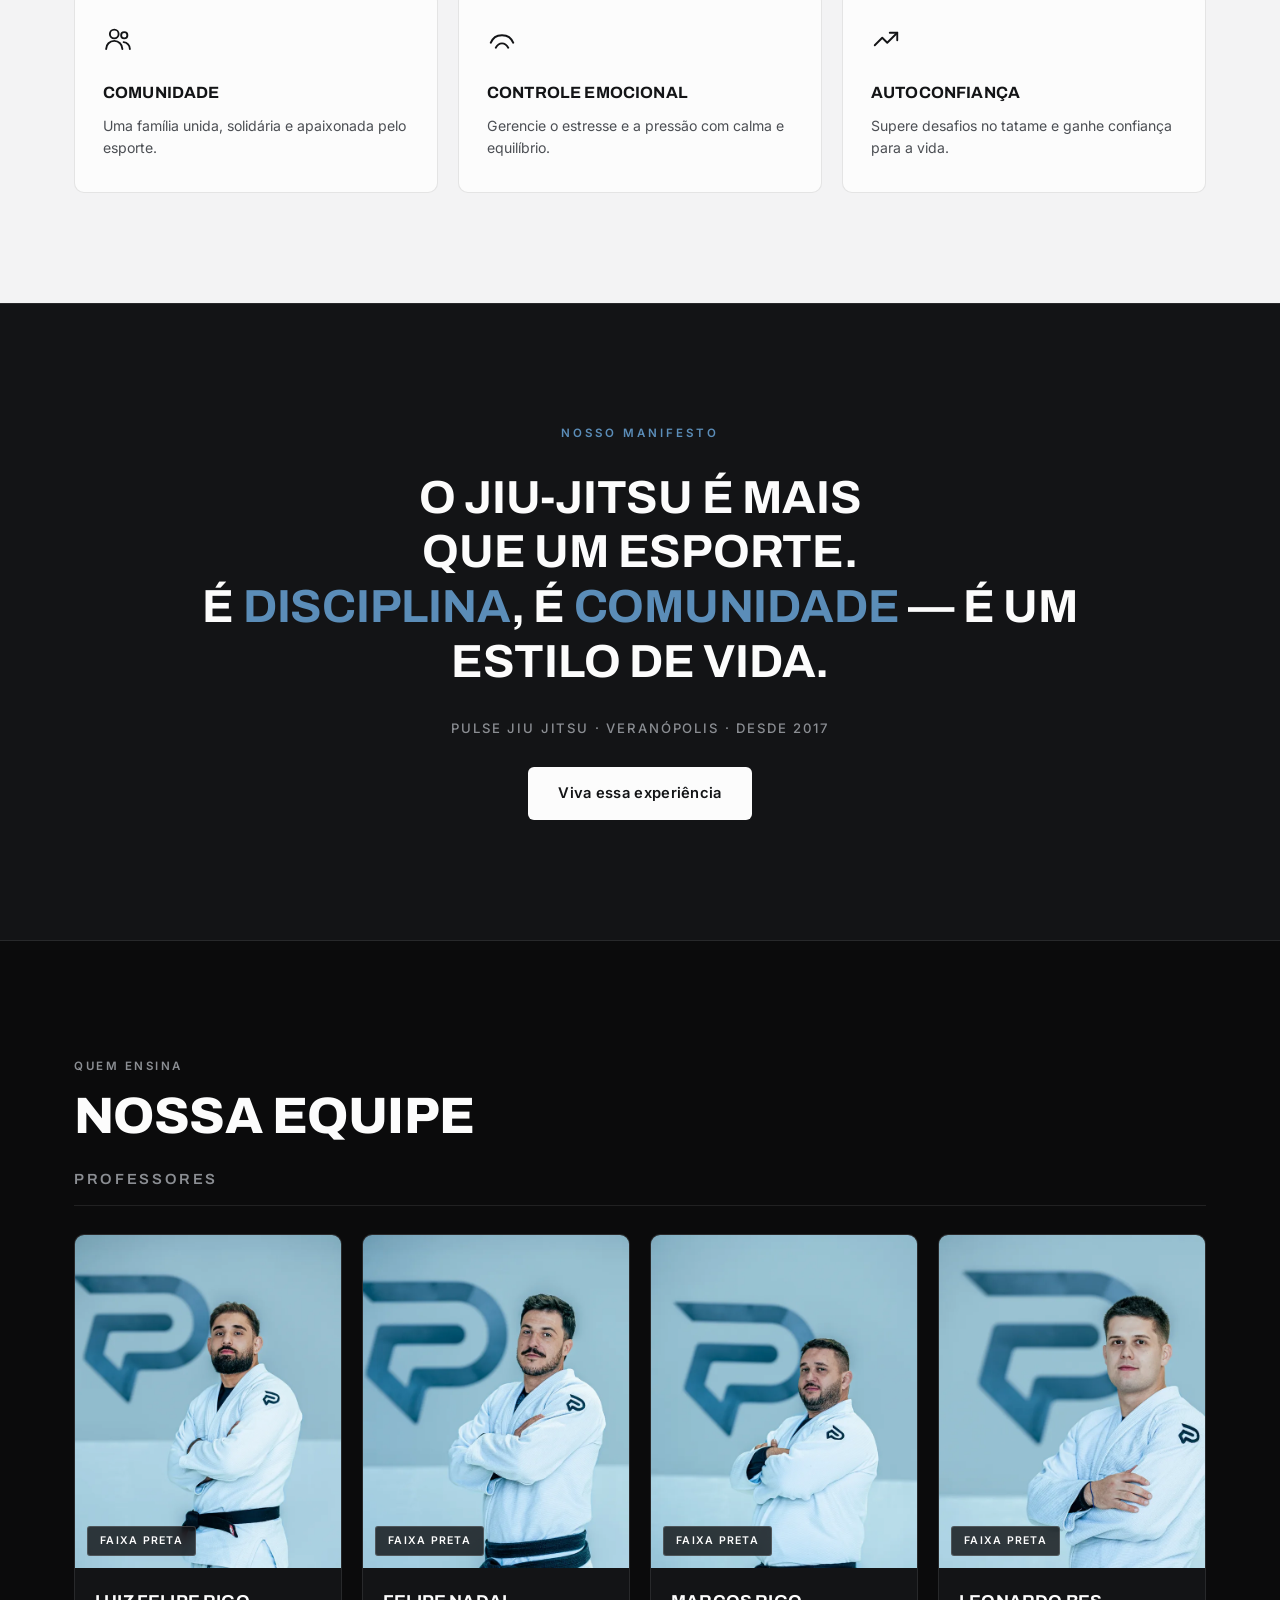
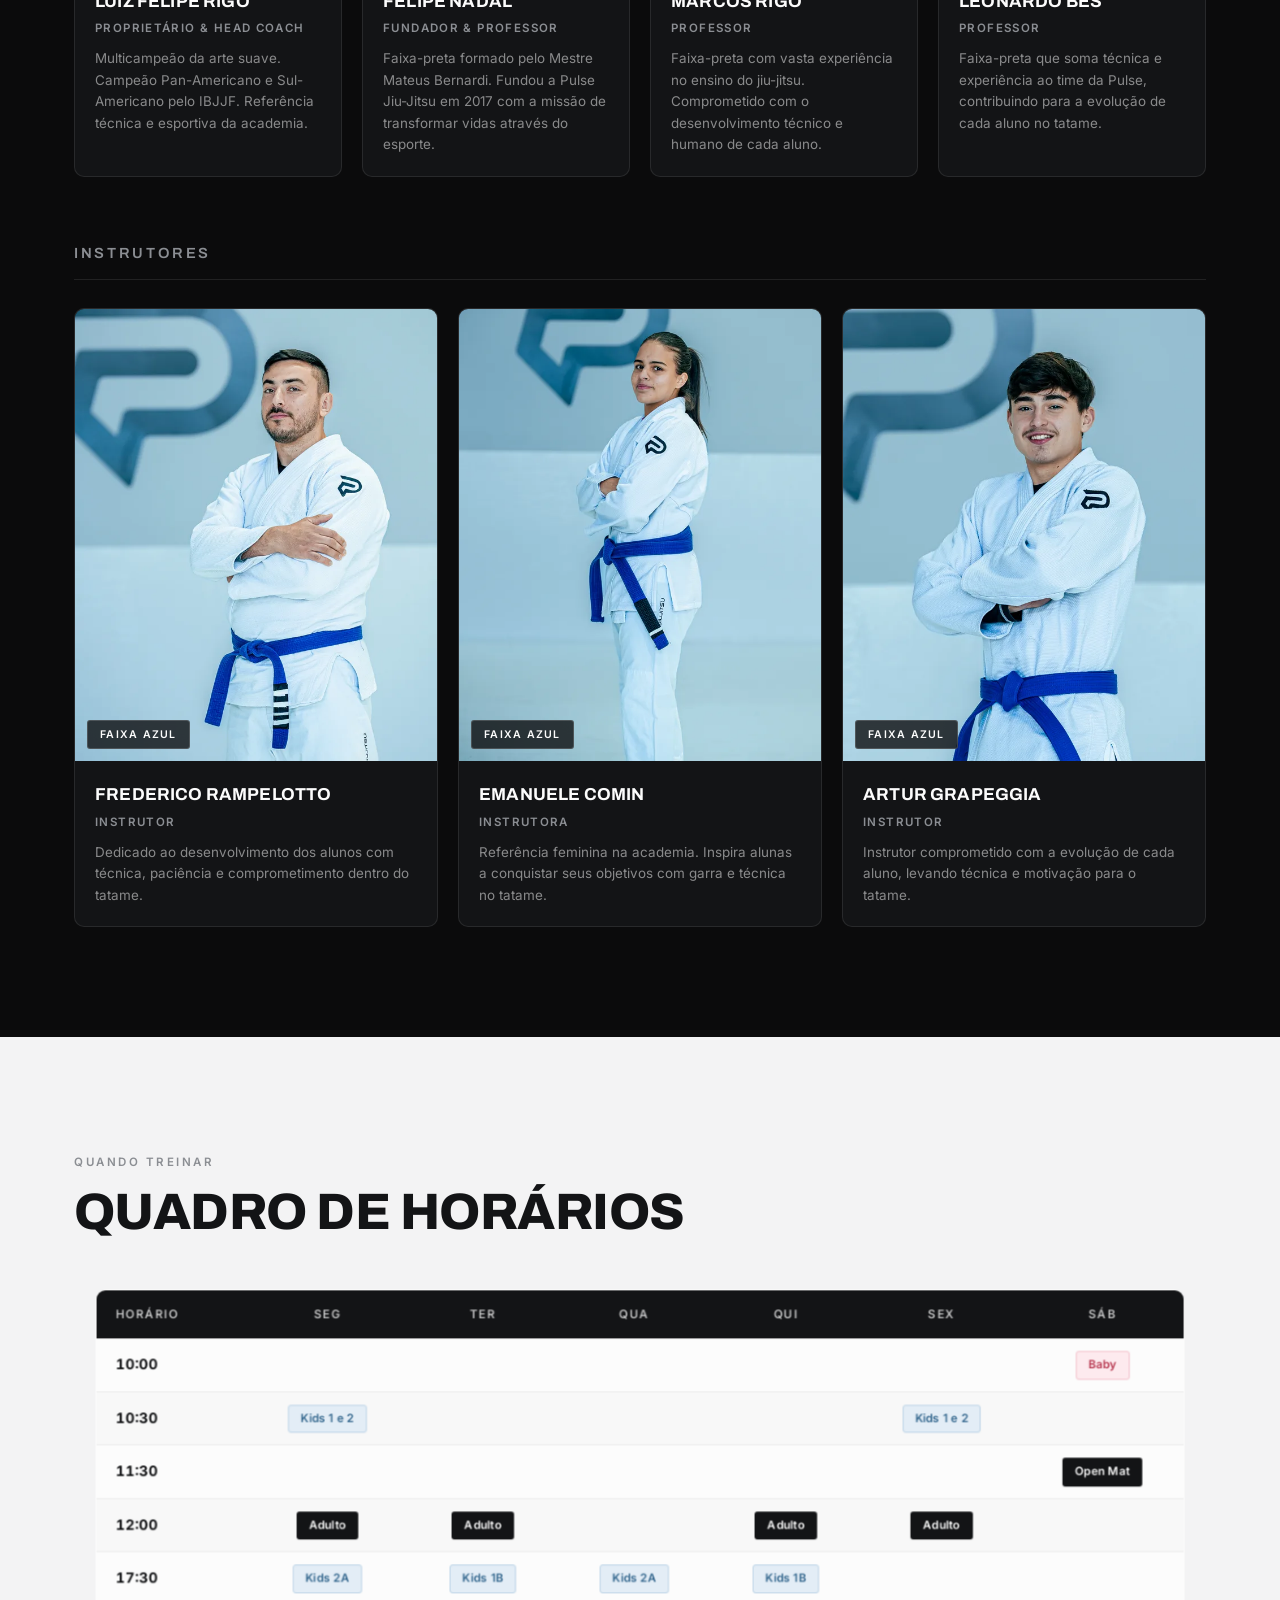
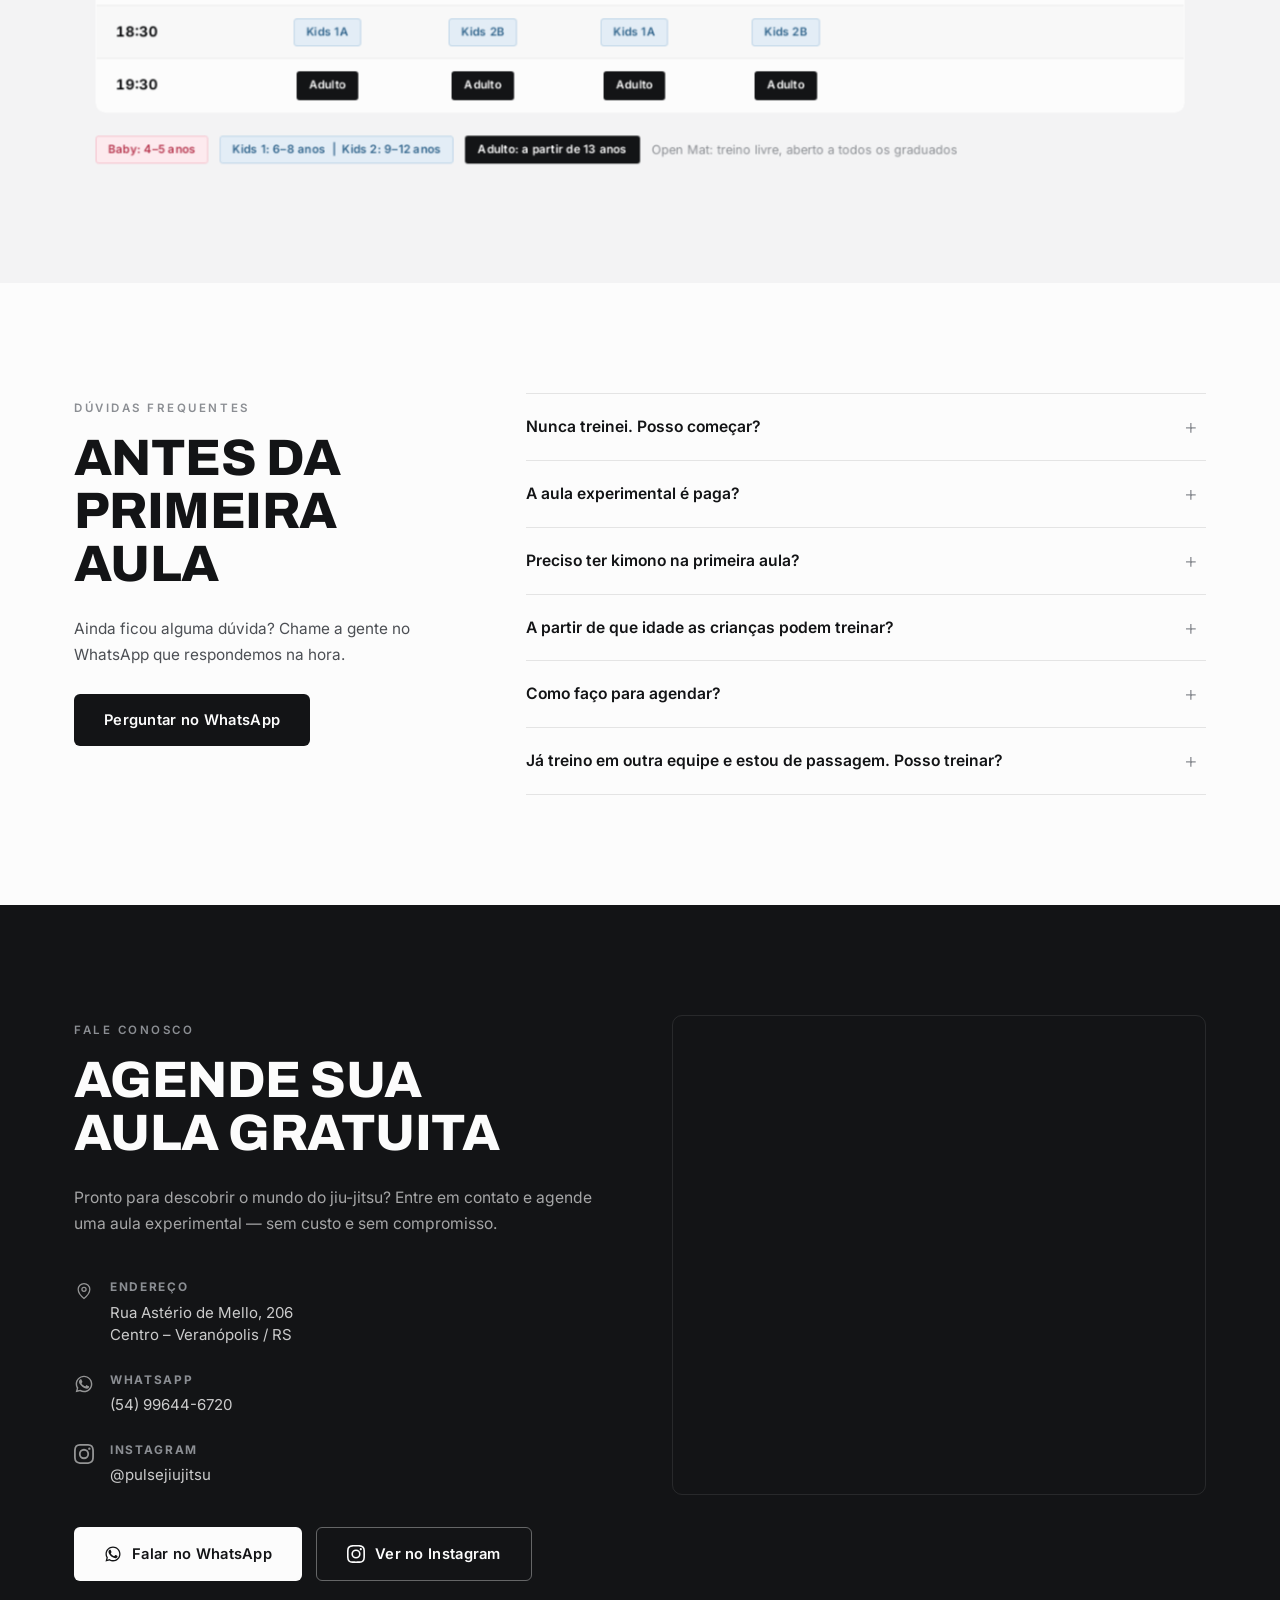
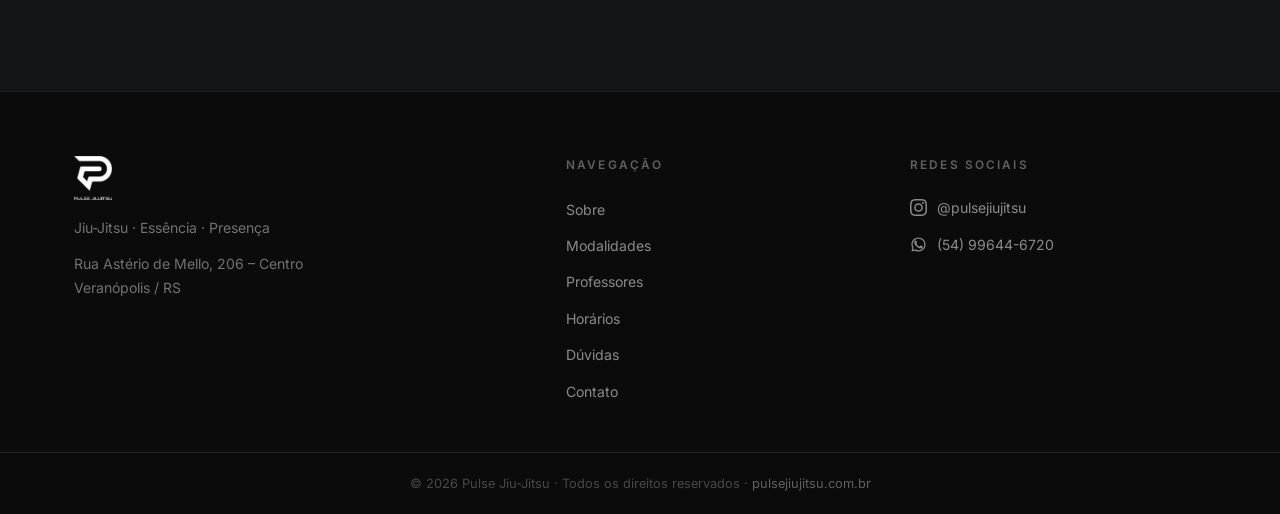
==== commit d7ba8980: "Corrige grade (Kids 10h30, Open Mat sab 11h30) e card Feminino (turmas mistas) Grade do site estava " ====
--- a/index.html
+++ b/index.html
@@ -163,15 +163,15 @@
         </div>
 
         <div class="card">
-          <div class="card__badge">Feminino</div>
+          <div class="card__badge">Mulheres</div>
           <h3 class="card__title">Feminino</h3>
-          <p class="card__text">Fortaleça corpo e mente, aprenda defesa pessoal e faça parte de uma comunidade de mulheres determinadas e inspiradoras.</p>
+          <p class="card__text">Fortaleça corpo e mente e aprenda defesa pessoal. As turmas são mistas, com forte presença feminina — especialmente à noite.</p>
           <ul class="card__list">
             <li>Defesa pessoal</li>
             <li>Condicionamento físico</li>
-            <li>Comunidade feminina forte</li>
+            <li>Presença feminina forte à noite</li>
           </ul>
-          <a href="https://wa.me/5554996446720?text=Olá!%20Quero%20agendar%20uma%20aula%20experimental%20na%20turma%20Feminina%20da%20Pulse!" target="_blank" rel="noopener" class="card__cta">Agendar aula Feminina</a>
+          <a href="https://wa.me/5554996446720?text=Olá!%20Quero%20agendar%20uma%20aula%20experimental%20na%20Pulse%20Jiu-Jitsu!" target="_blank" rel="noopener" class="card__cta">Agendar aula experimental</a>
         </div>
 
         <div class="card">
@@ -371,21 +371,30 @@
             <tbody>
               <tr>
                 <td class="schedule__time">10:00</td>
+                <td></td>
+                <td></td>
+                <td></td>
+                <td></td>
+                <td></td>
+                <td><span class="pill pill--baby">Baby</span></td>
+              </tr>
+              <tr>
+                <td class="schedule__time">10:30</td>
                 <td><span class="pill pill--kids">Kids 1 e 2</span></td>
                 <td></td>
                 <td></td>
                 <td></td>
                 <td><span class="pill pill--kids">Kids 1 e 2</span></td>
-                <td><span class="pill pill--baby">Baby</span></td>
-              </tr>
-              <tr>
-                <td class="schedule__time">11:00</td>
-                <td></td>
-                <td></td>
-                <td></td>
-                <td></td>
-                <td></td>
-                <td><span class="pill pill--adulto">Adulto</span></td>
+                <td></td>
+              </tr>
+              <tr>
+                <td class="schedule__time">11:30</td>
+                <td></td>
+                <td></td>
+                <td></td>
+                <td></td>
+                <td></td>
+                <td><span class="pill pill--adulto">Open Mat</span></td>
               </tr>
               <tr>
                 <td class="schedule__time">12:00</td>
@@ -430,6 +439,7 @@
           <span class="pill pill--baby">Baby: 4–5 anos</span>
           <span class="pill pill--kids">Kids 1: 6–8 anos &nbsp;|&nbsp; Kids 2: 9–12 anos</span>
           <span class="pill pill--adulto">Adulto: a partir de 13 anos</span>
+          <span class="horarios__nota">Open Mat: treino livre, aberto a todos os graduados</span>
         </div>
       </div>
     </div>
--- a/css/style.css
+++ b/css/style.css
@@ -719,6 +719,10 @@
   align-items: center;
   font-size: .85rem;
 }
+.horarios__nota {
+  font-size: .8rem;
+  color: var(--gray);
+}
 
 /* =====================================================
    FAQ
